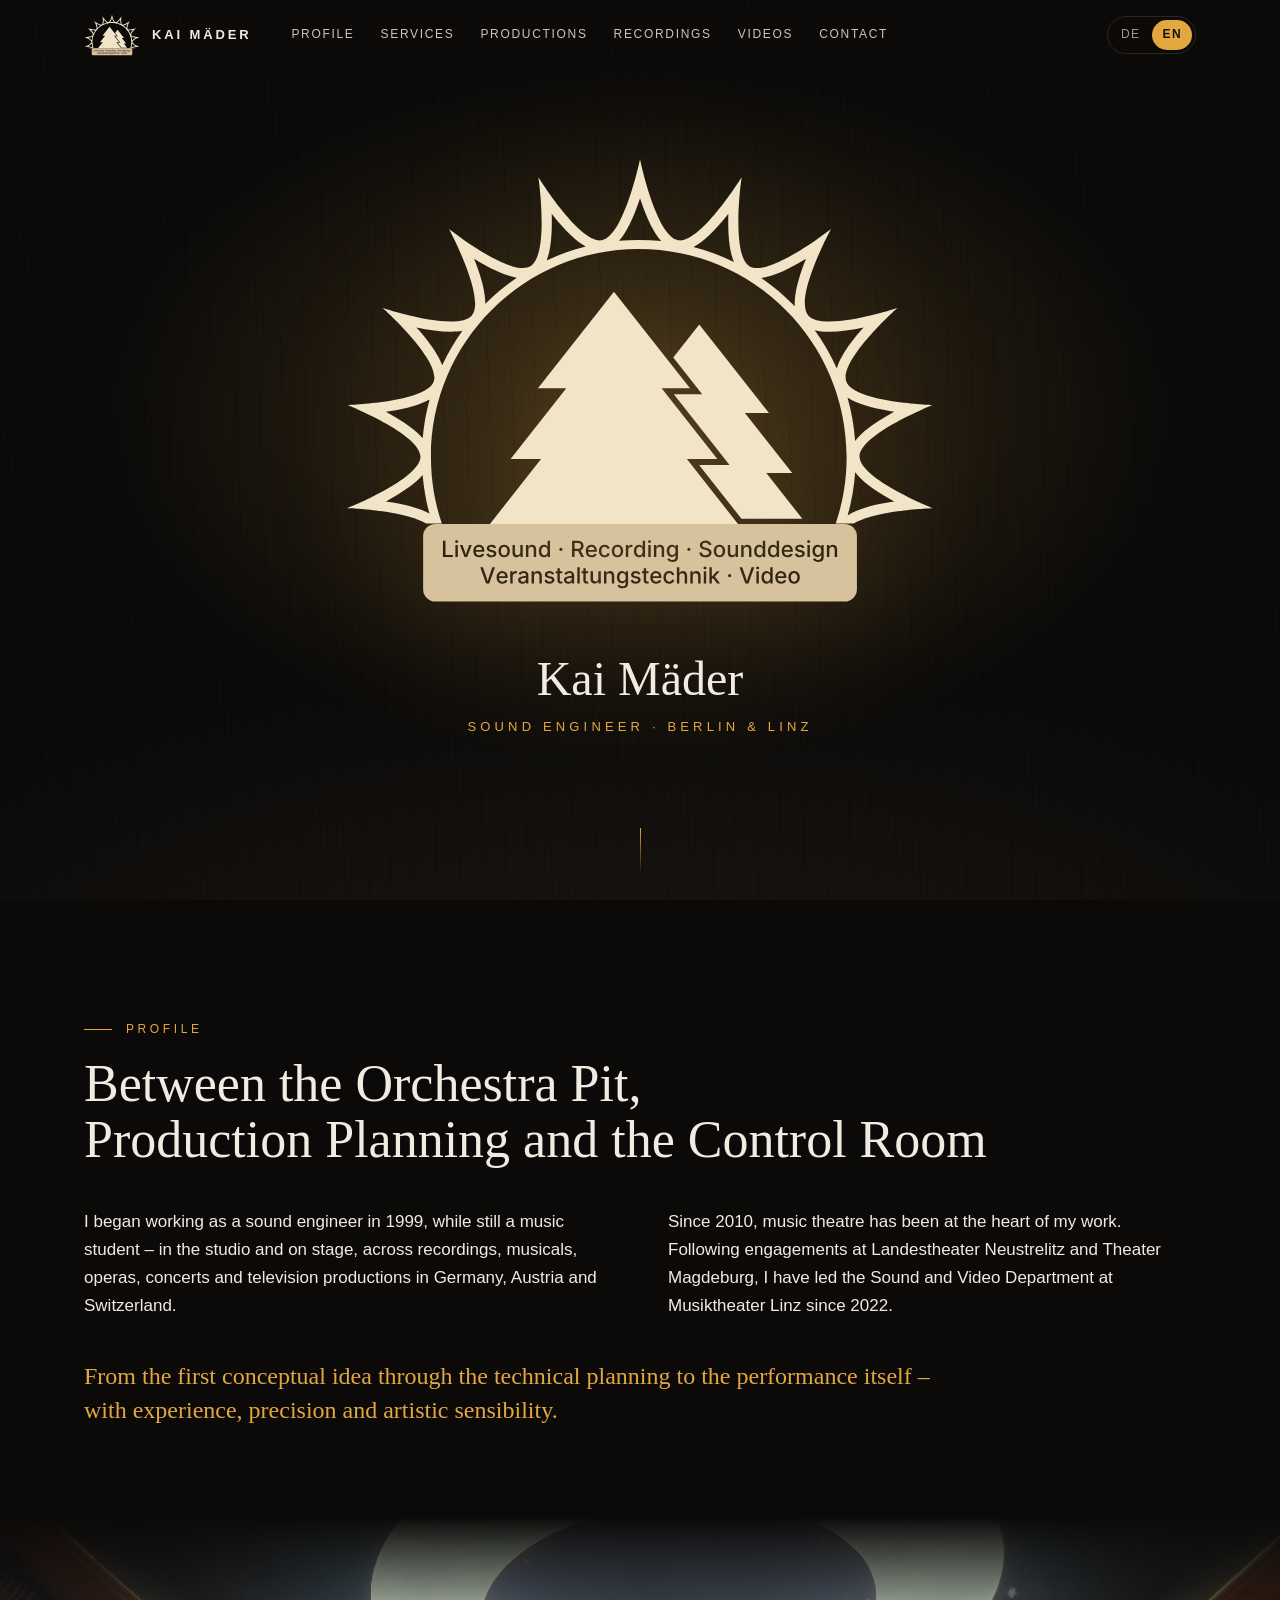
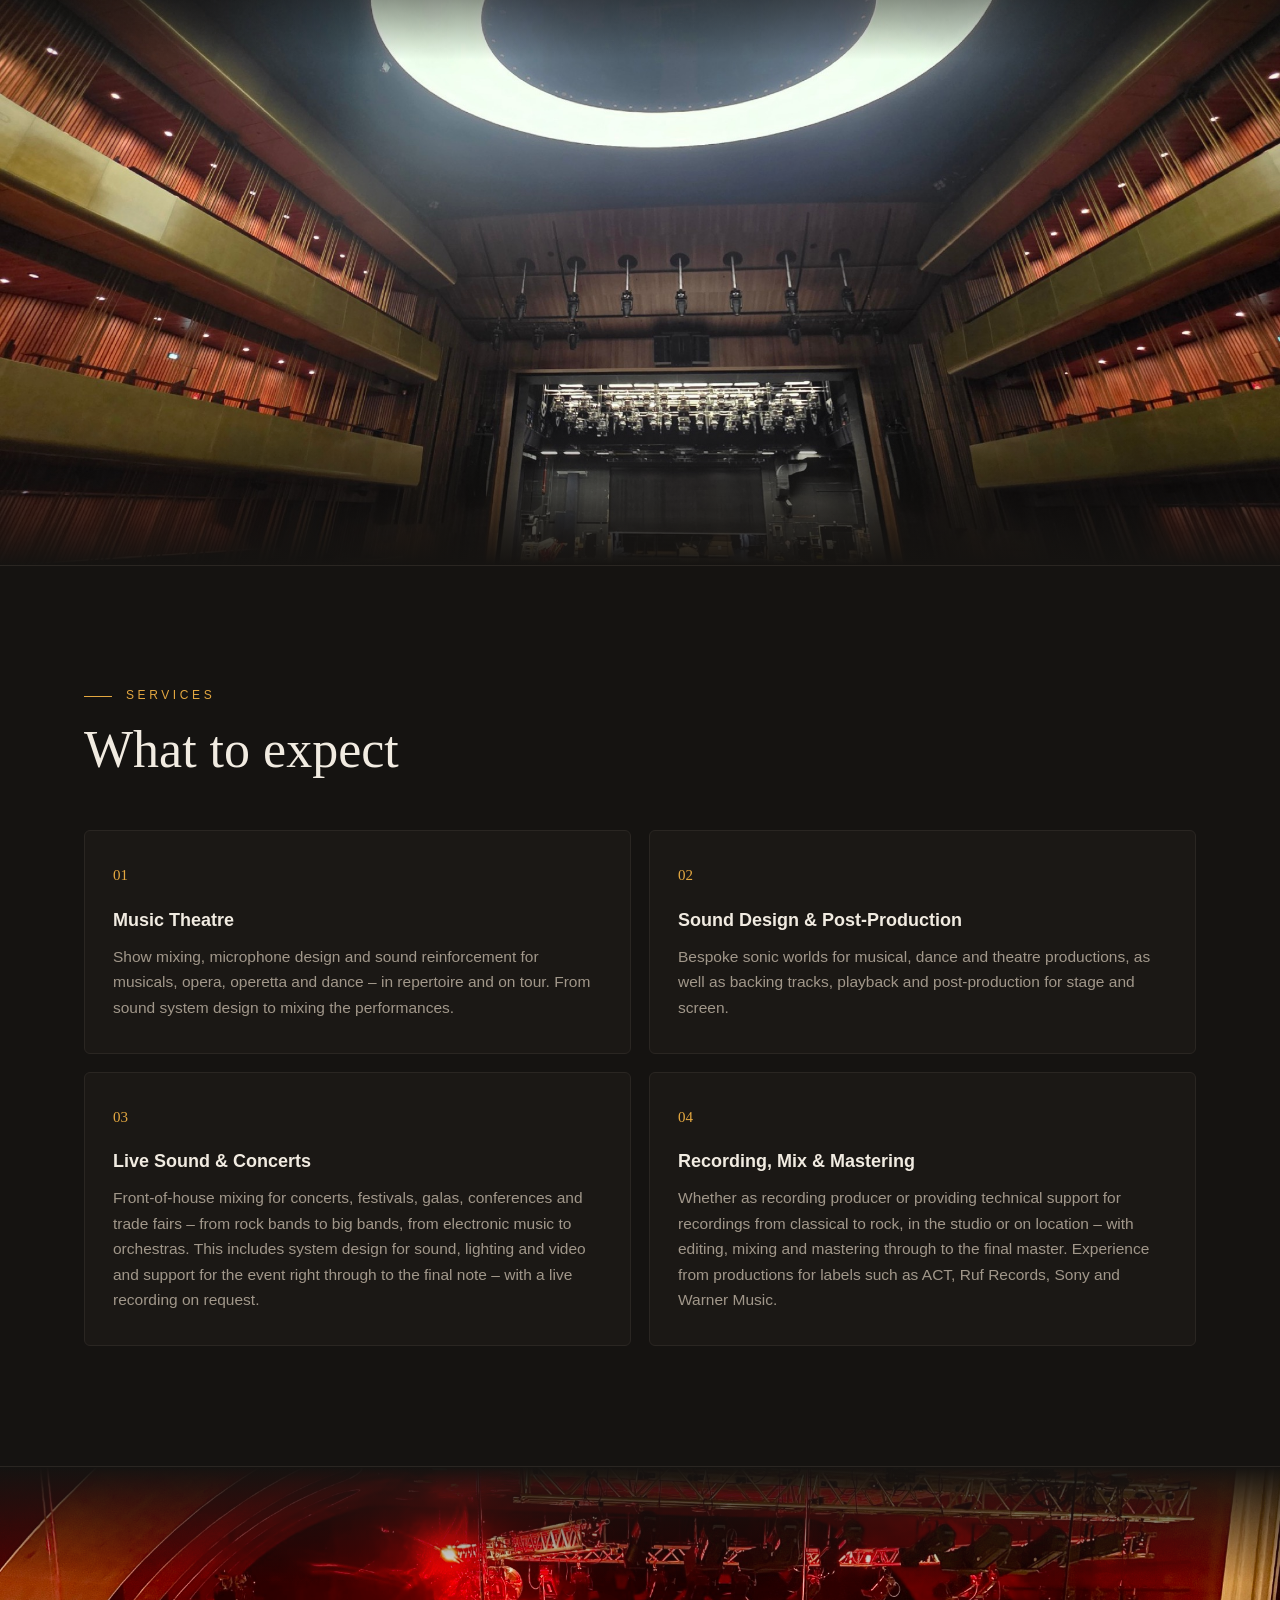
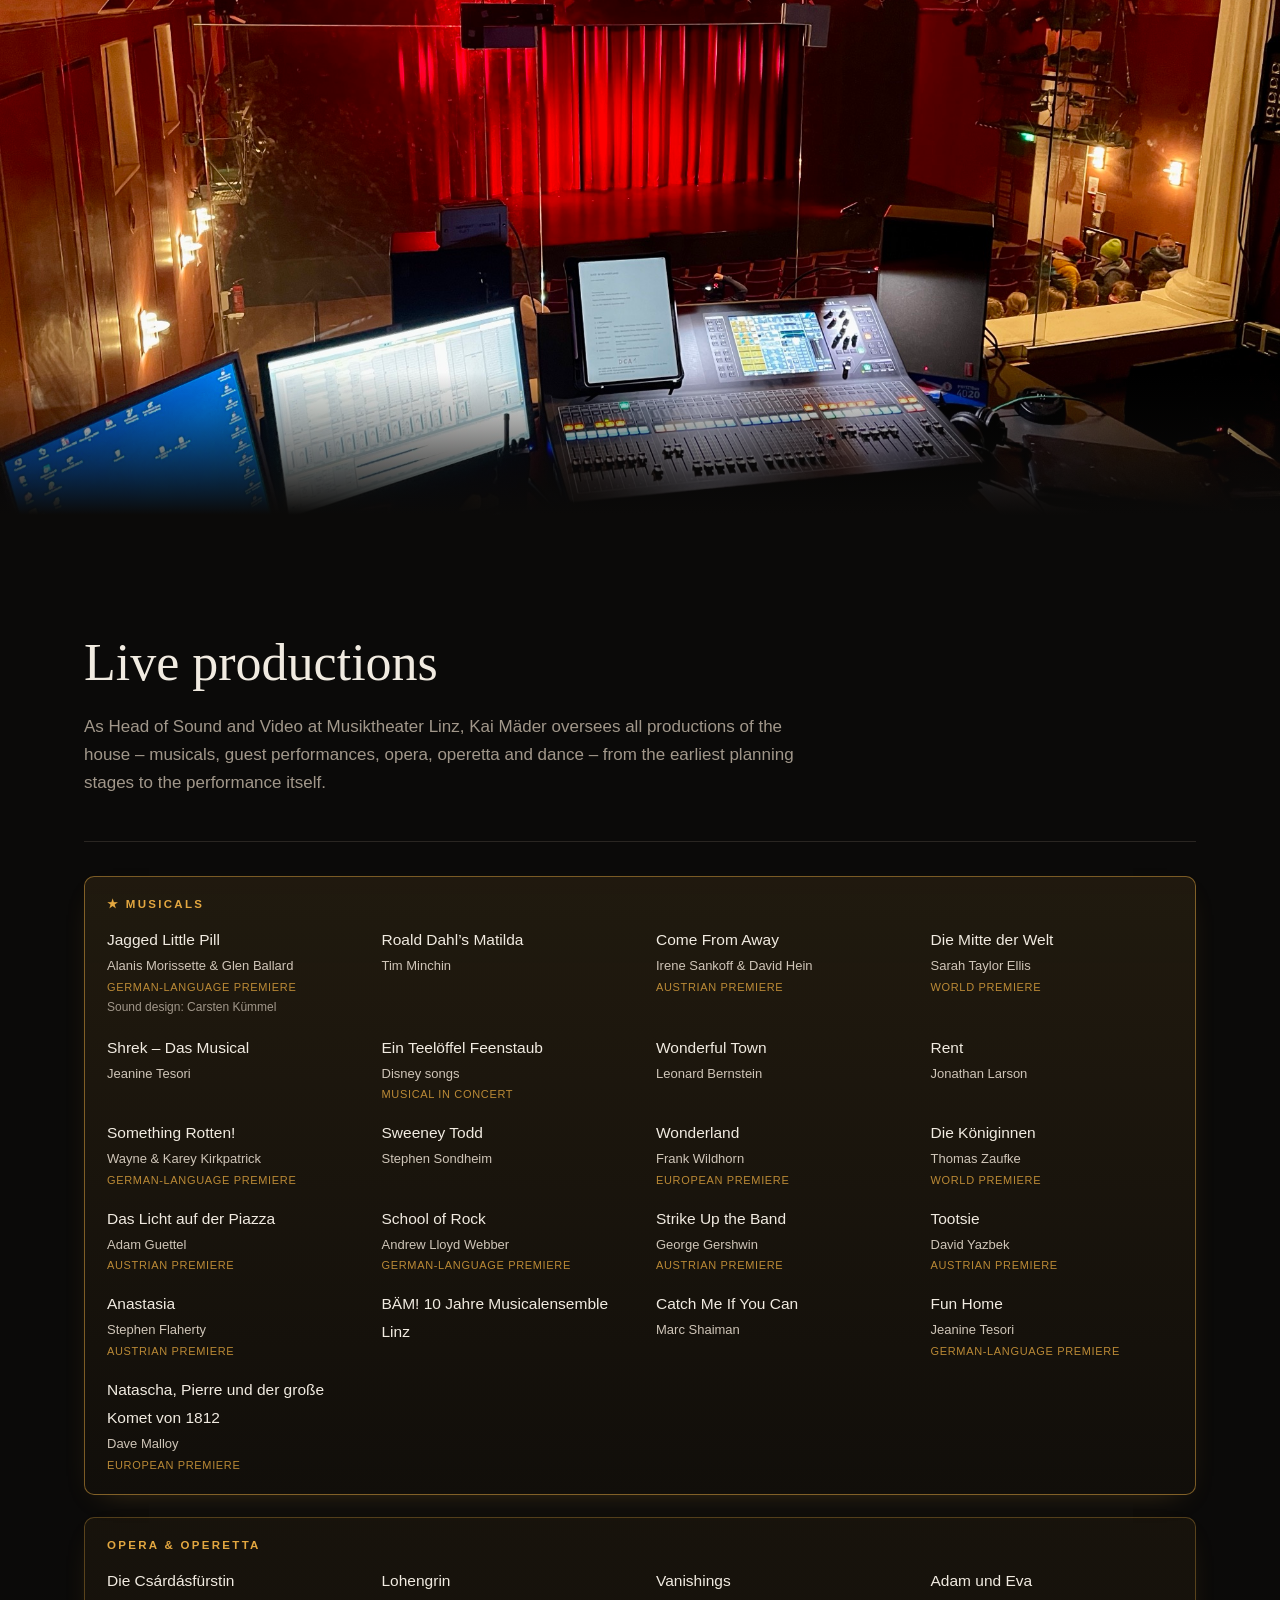
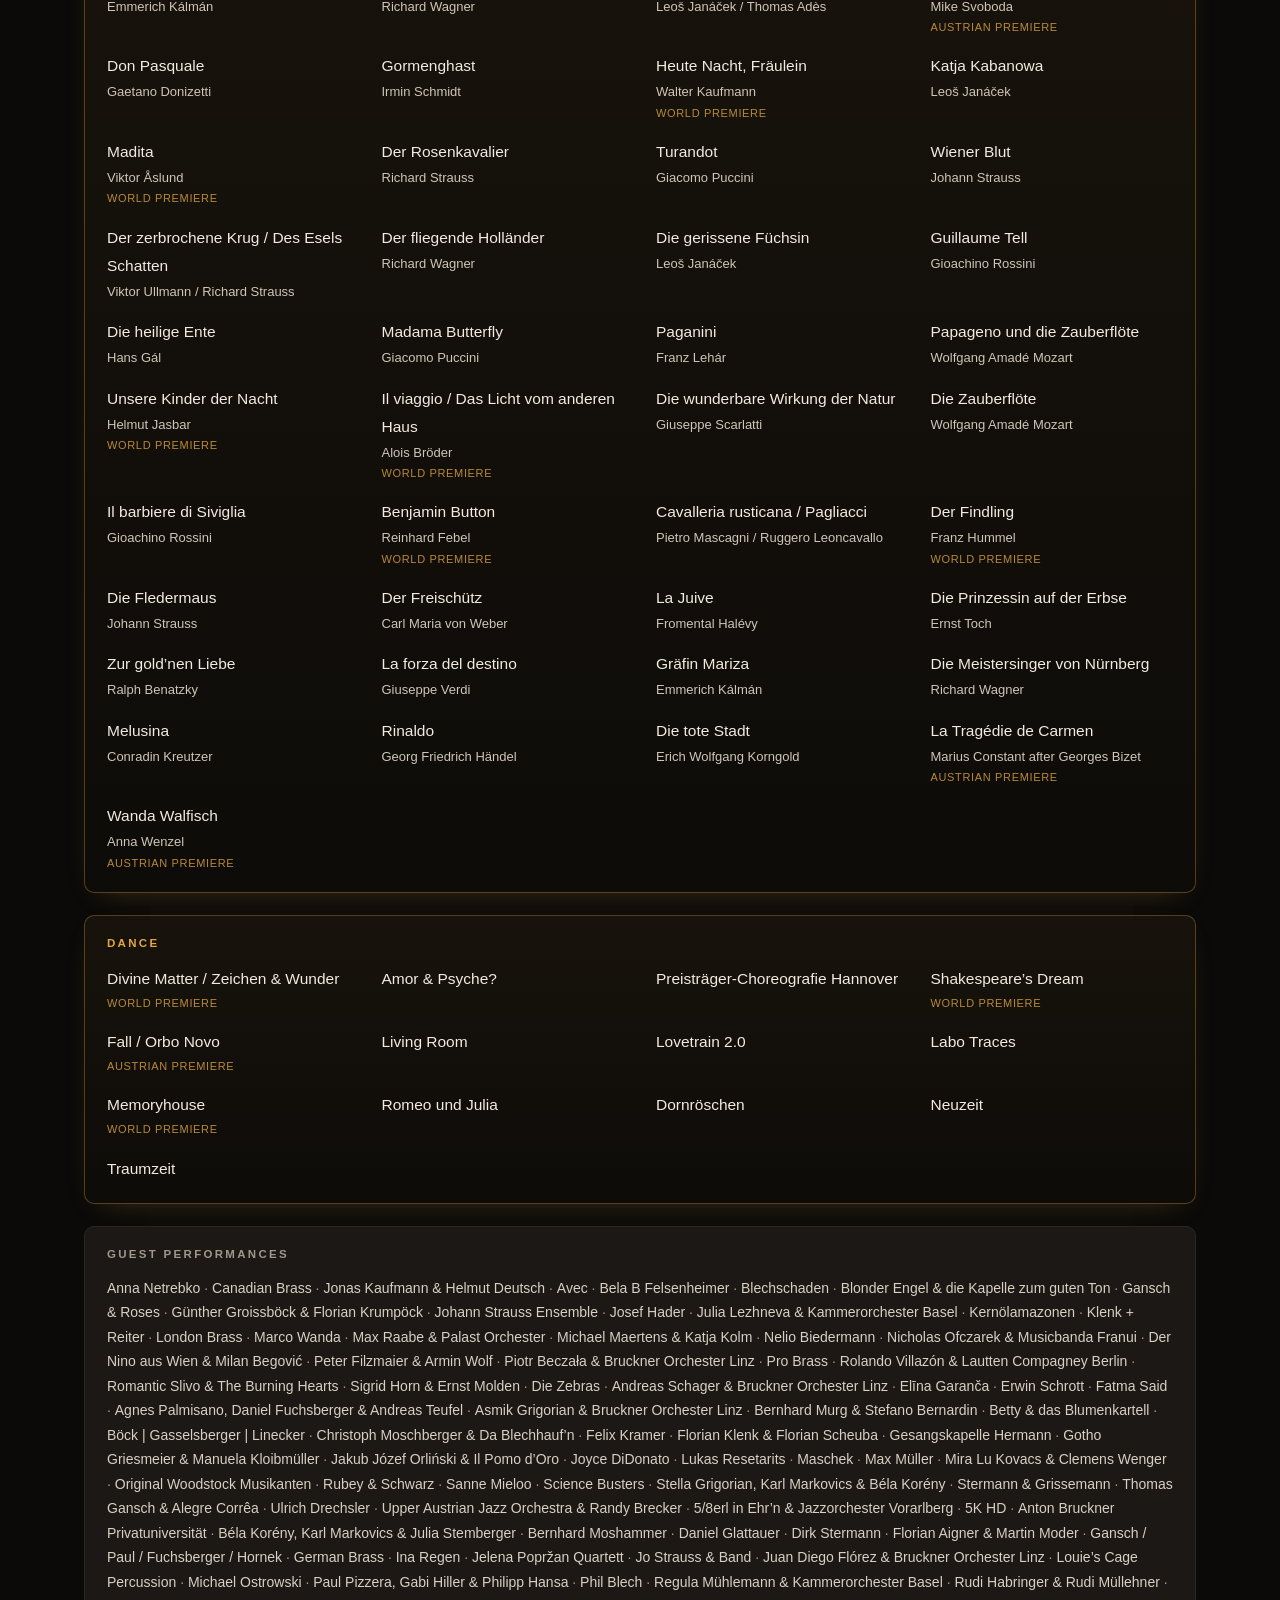
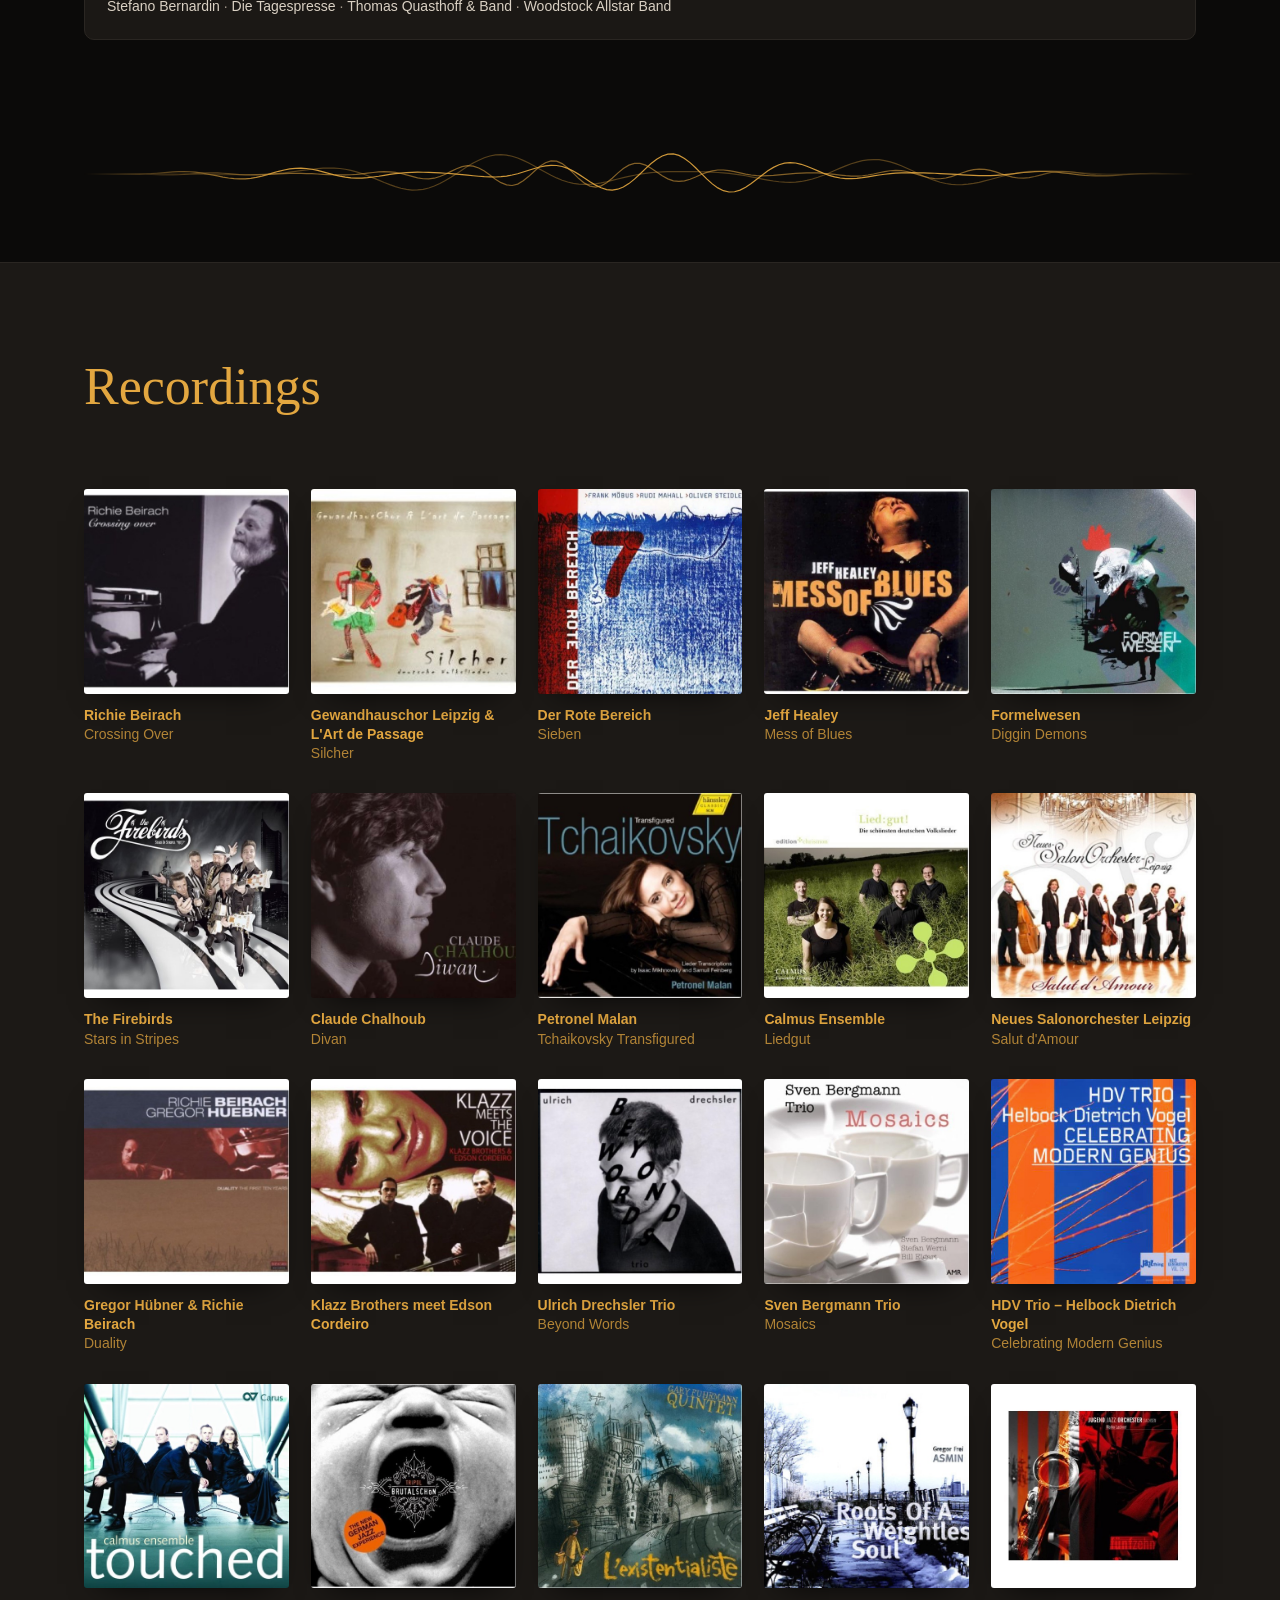
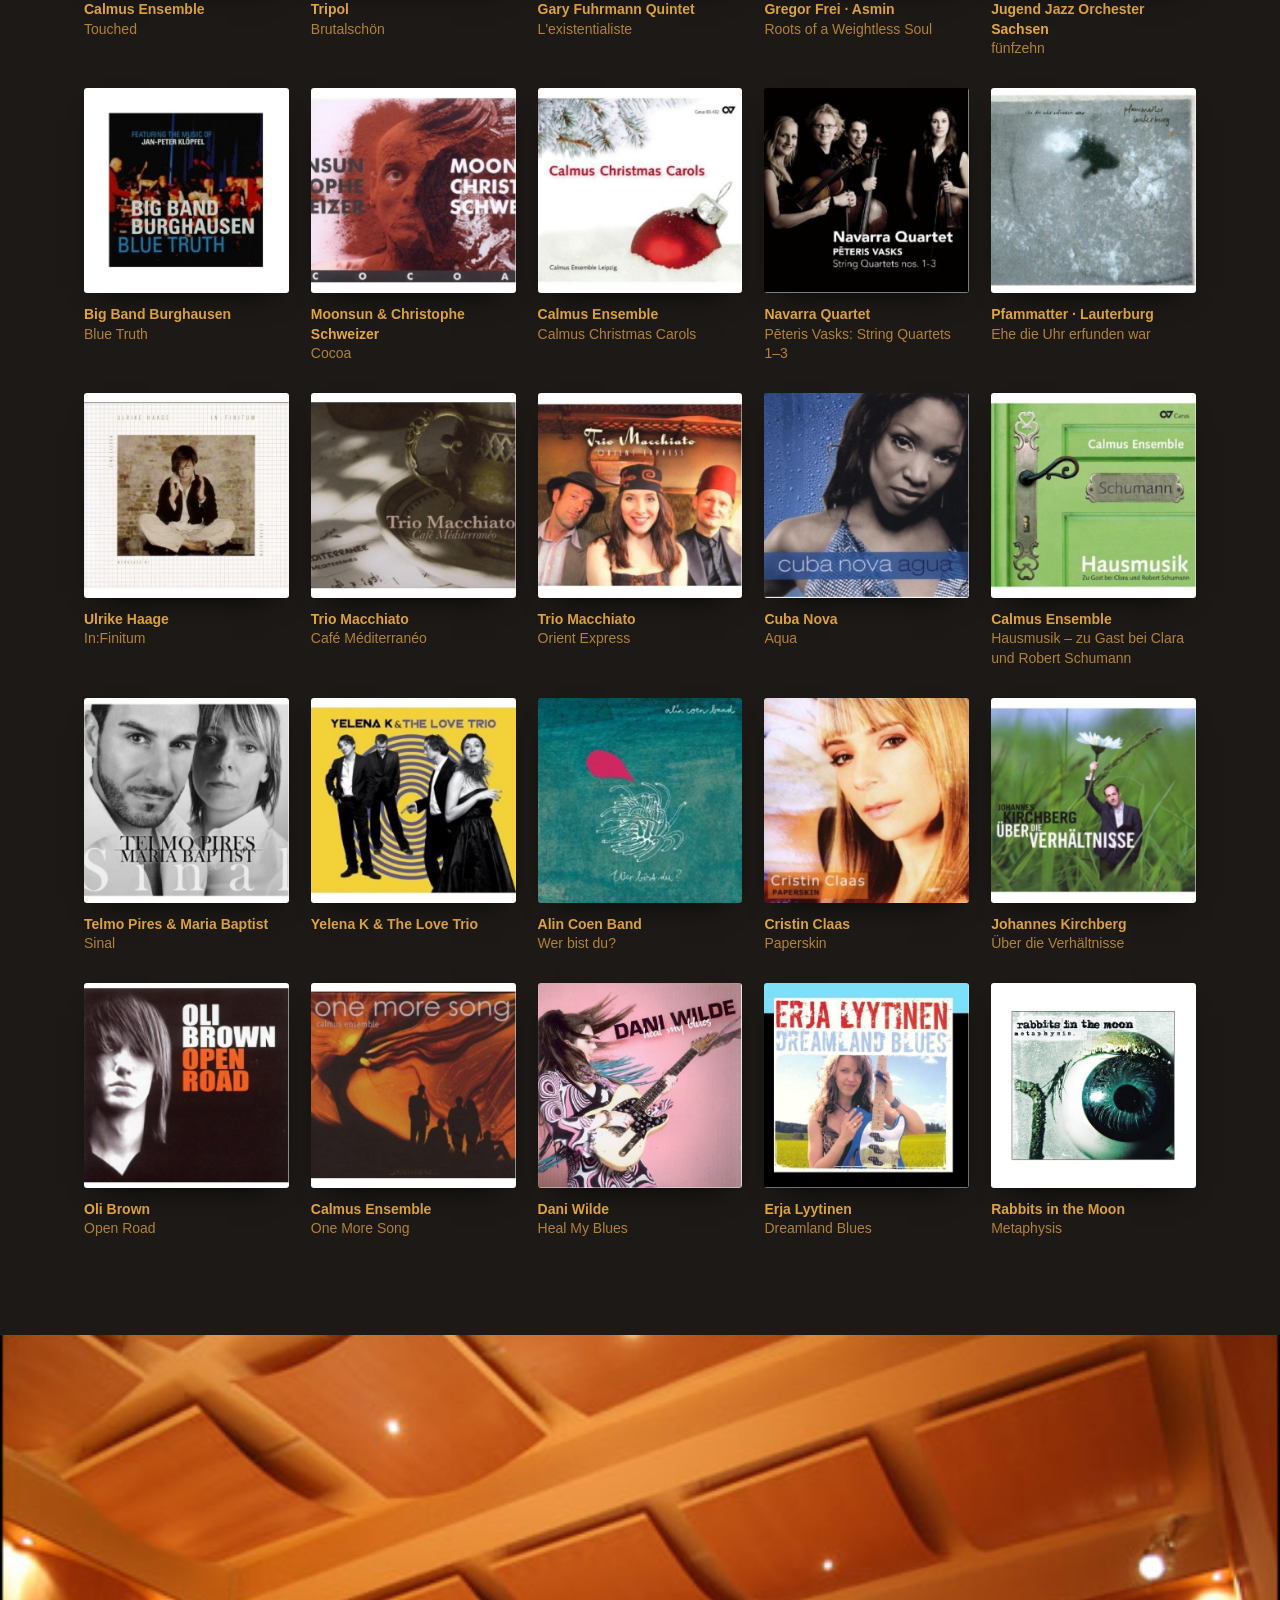
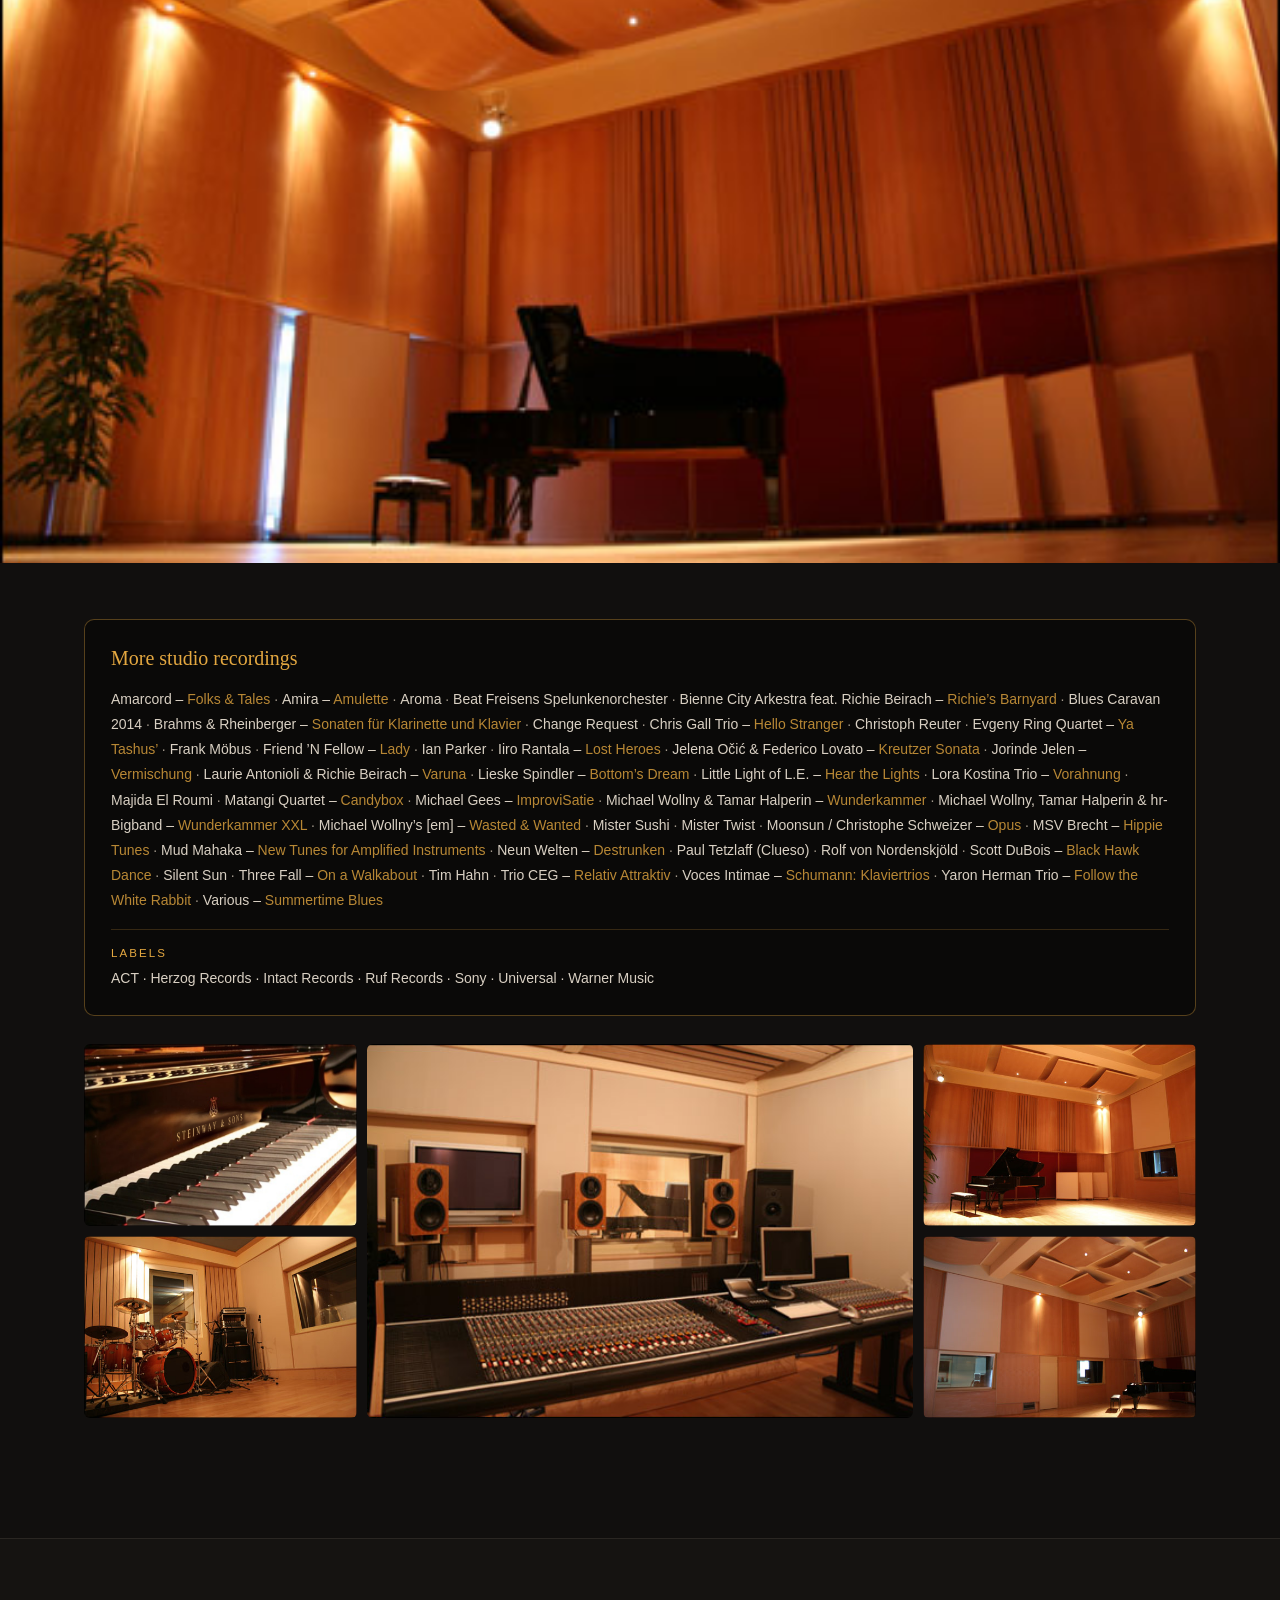
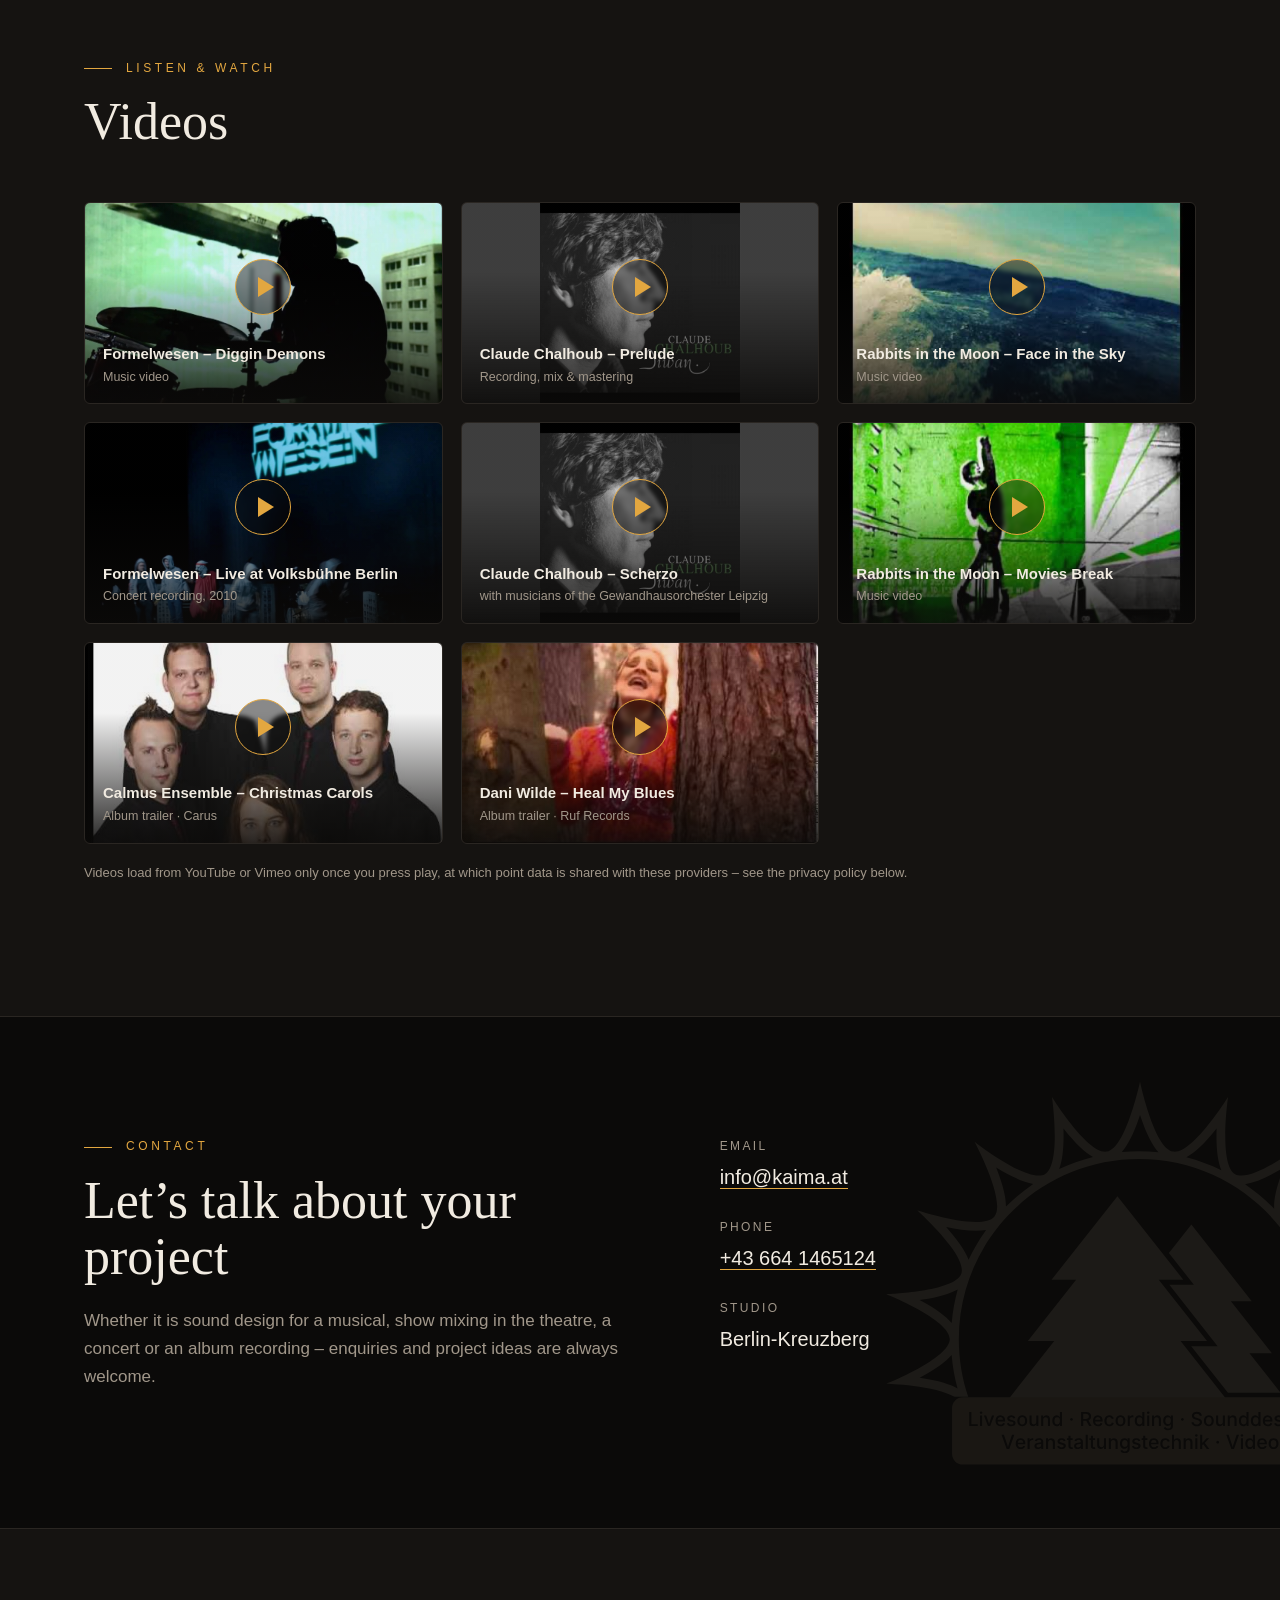
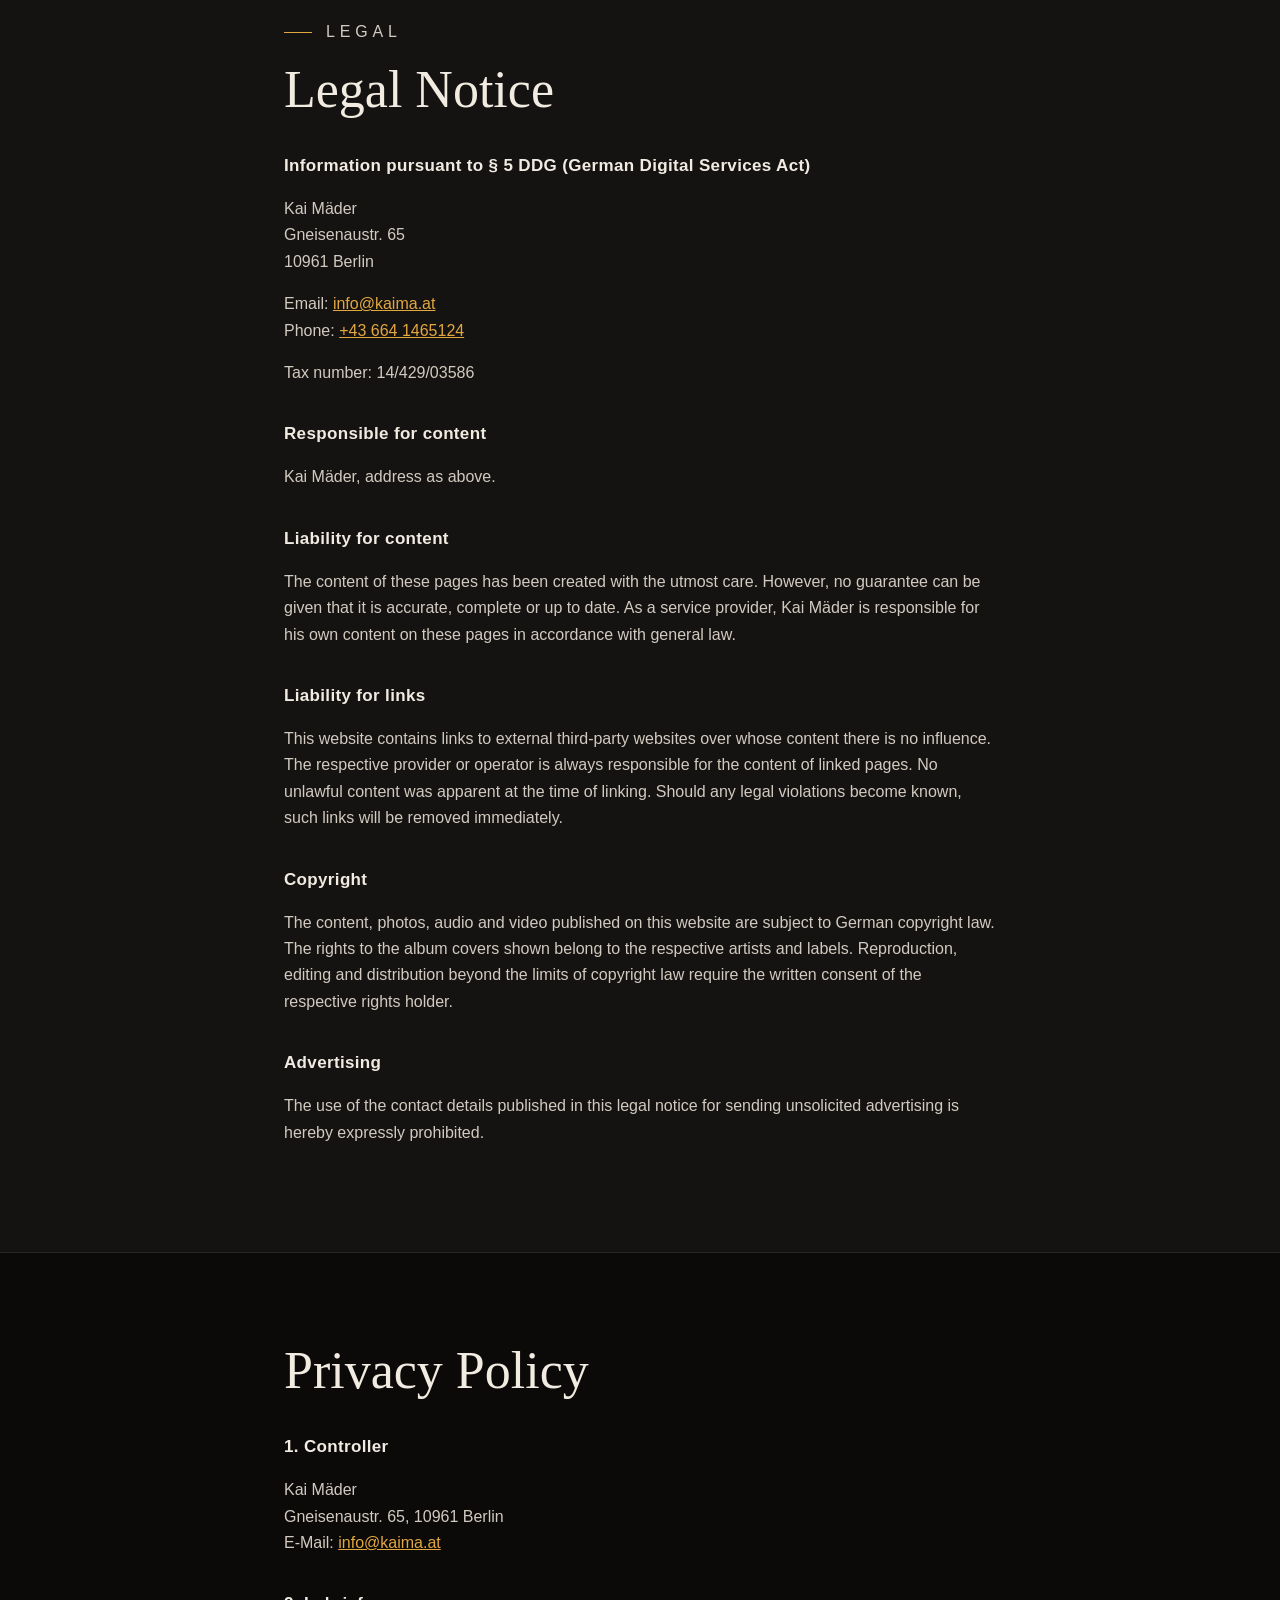
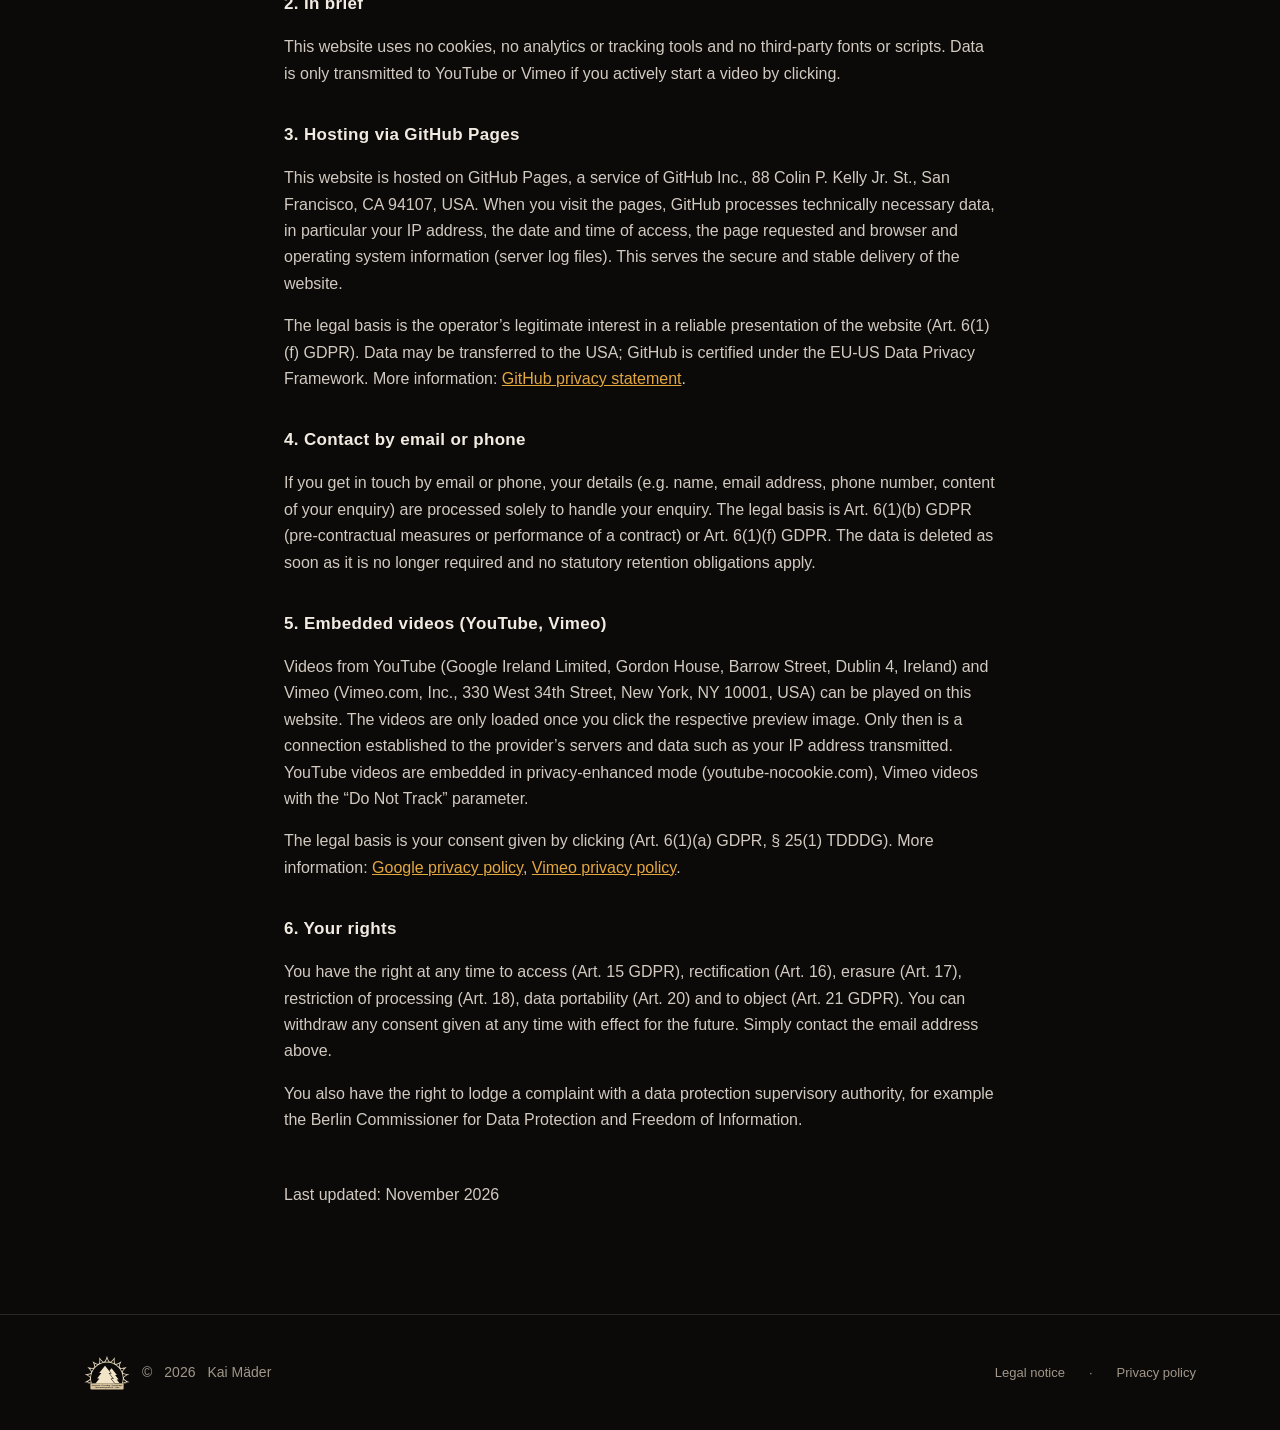
==== index.html @ 891c780d "Live Sound: FOH-Mischung, Systemplanung für Ton, Licht und Video Co-Authored-By: Claude Opus 5.5 <no" ====
<!doctype html>
<html lang="de">
<head>
  <meta charset="utf-8">
  <meta name="viewport" content="width=device-width, initial-scale=1">
  <title>Kai Mäder – Sounddesign · Recording · Live Sound</title>
  <meta name="description" content="Kai Mäder, Tonmeister in Berlin und Linz: Musiktheater, Oper, Live-Sound, Recording, Mix & Mastering, Broadcast und Sounddesign.">
  <link rel="canonical" href="https://kaima.at/">
  <meta property="og:title" content="Kai Mäder – Sounddesign · Recording · Live Sound">
  <meta property="og:description" content="Musiktheater, Live-Sound, Recording, Broadcast und Sounddesign.">
  <meta property="og:image" content="https://kaima.at/img/og-kaima.png">
  <meta property="og:type" content="website">
  <link rel="icon" href="img/logo-schwarz.svg" type="image/svg+xml">
  <link rel="stylesheet" href="style.css?v=20261125a">
</head>
<body>

<header class="site-header">
  <div class="wrap">
    <a class="brand" href="#top" aria-label="Nach oben"><img src="img/logo-hell.svg" alt=""><span><b>Kai Mäder</b></span></a>
    <nav class="nav" aria-label="Hauptmenü">
      <a href="#ueber" data-en="Profile">Profil</a>
      <a href="#leistungen" data-en="Services">Leistungen</a>
      <a href="#linz" data-en="Productions">Produktionen</a>
      <a href="#referenzen" data-en="Recordings">Aufnahmen</a>
      <a href="#videos">Videos</a>
      <a href="#kontakt" data-en="Contact">Kontakt</a>
    </nav>
    <div class="header-right">
      <button class="lang-toggle" type="button" aria-label="Sprache / Language"><span data-l="de">DE</span><span data-l="en">EN</span></button>
    </div>
  </div>
</header>

<main>
  <section class="hero">
    <div class="hero-logo"><img src="img/logo-hell.svg" alt="Kai Mäder – Livesound · Recording · Sounddesign · Veranstaltungstechnik · Video" width="484" height="369"></div>
    <div class="hero-text">
      <h1>Kai Mäder</h1>
      <p class="role" data-en="Sound Engineer · Berlin &amp;amp; Linz">Tonmeister · Berlin &amp; Linz</p>
    </div>
    <span class="scroll-cue" aria-hidden="true"></span>
  </section>

  <section id="ueber">
    <div class="wrap about">
      <div class="about-head reveal">
        <p class="eyebrow" data-en="Profile">Profil</p>
        <h2 data-en="Between the Orchestra Pit,&lt;br&gt; Production Planning and the Control Room">Zwischen Orchestergraben,<br> Produktionsplanungen und Regieraum</h2>
      </div>
      <div class="about-text reveal">
        <p data-en="I began working as a sound engineer in 1999, while still a music student – in the studio and on stage, across recordings, musicals, operas, concerts and television productions in Germany, Austria and Switzerland.">Schon während meines Musikstudiums arbeitete ich ab 1999 als Tonmeister – im Studio und auf der Bühne, bei Aufnahmen, Musicals, Opern, Konzerten und TV-Produktionen in Deutschland, Österreich und der Schweiz.</p>
        <p data-en="Since 2010, music theatre has been at the heart of my work. Following engagements at Landestheater Neustrelitz and Theater Magdeburg, I have led the Sound and Video Department at Musiktheater Linz since 2022.">Seit 2010 liegt mein Schwerpunkt im Musiktheater: Nach Stationen am Landestheater Neustrelitz und am Theater Magdeburg leite ich seit 2022 die Abteilung Ton und Video am Musiktheater Linz.</p>
        <p class="about-claim" data-en="From the first conceptual idea through the technical planning to the performance itself&amp;nbsp;– &lt;br&gt;with experience, precision and artistic sensibility.">Von der ersten Konzeptionsidee über die technische Planung bis hin zur Vorstellung&nbsp;– <br>mit Erfahrung, Sorgfalt und künstlerischem Feingefühl.</p>
      </div>
    </div>
  </section>
  <div class="photo-band photo-saal" role="img" aria-label="Theatersaal mit leuchtendem Deckenring und Blick auf die Bühne"></div>

  <section id="leistungen" class="band">
    <div class="wrap">
      <div class="reveal">
        <p class="eyebrow" data-en="Services">Leistungen</p>
        <h2 data-en="What to expect">Was Sie erwarten dürfen</h2>
      </div>
      <div class="services">
        <div class="service reveal"><span class="num">01</span><h3 data-en="Music Theatre">Musiktheater</h3><p data-en="Show mixing, microphone design and sound reinforcement for musicals, opera, operetta and dance – in repertoire and on tour. From sound system design to mixing the performances.">Tonregie, Mikrofonierung und Beschallung für Musical, Oper, Operette und Tanz – im Repertoire wie auf Tour. Von der Beschallungsplanung bis zur Mischung von Vorstellungen.</p></div>
        <div class="service reveal"><span class="num">02</span><h3 data-en="Sound Design &amp;amp; Post-Production">Sounddesign &amp; Postproduktion</h3><p data-en="Bespoke sonic worlds for musical, dance and theatre productions, as well as backing tracks, playback and post-production for stage and screen.">Eigene Klangwelten für Musical-, Tanz- und Theaterproduktionen sowie Playbacks, Zuspielungen und Nachbearbeitung für Bühne und Video.</p></div>
        <div class="service reveal"><span class="num">03</span><h3 data-en="Live Sound &amp;amp; Concerts">Live Sound &amp; Konzert</h3><p data-en="Front-of-house mixing for concerts, festivals, galas, conferences and trade fairs – from rock bands to big bands, from electronic music to orchestras. This includes system design for sound, lighting and video and support for the event right through to the final note – with a live recording on request.">FOH-Mischung für Konzerte, Festivals, Galas, Konferenzen und Messen – von der Rockband bis zur Big Band, von Elektro bis zum Orchester. Dazu gehören die Systemplanung für Ton, Licht und Video sowie die Betreuung der Veranstaltung bis zum letzten Ton – auf Wunsch mit Live-Aufnahme.</p></div>
        <div class="service reveal"><span class="num">04</span><h3>Recording, Mix &amp; Mastering</h3><p data-en="Whether as recording producer or providing technical support for recordings from classical to rock, in the studio or on location – with editing, mixing and mastering through to the final master. Experience from productions for labels such as ACT, Ruf Records, Sony and Warner Music.">Ob Aufnahmeleitung oder technische Betreuung bei Aufnahmen von Klassik bis Rock, im Studio oder vor Ort – mit Editing, Mischung und Mastering bis zum fertigen Master. Erfahrung aus Produktionen für Labels wie ACT, Ruf Records, Sony und Warner Music.</p></div>
      </div>
    </div>
  </section>

  <div class="photo-band" role="img" aria-label="Tonpult im Theater mit Blick auf die Bühne"></div>

  <section id="linz">
    <div class="wrap">
      <div class="reveal">
        <h2 data-en="Live productions">Live-Produktionen</h2>
        <p class="muted" style="margin:0;max-width:720px" data-en="As Head of Sound and Video at Musiktheater Linz, Kai Mäder oversees all productions of the house – musicals, guest performances, opera, operetta and dance – from the earliest planning stages to the performance itself.">Als Leiter der Abteilung Ton und Video am Musiktheater Linz betreut Kai Mäder sämtliche Produktionen des Hauses wie Musical, Gastspiele, Oper, Operette und Tanz – von der Planung bis zur Vorstellung.</p>
      </div>
      <div class="season sparten reveal">
        <div class="season-cols">
          <div class="highlight musical"><h4 data-en="Musicals">Musical</h4><ul><li><b>Jagged Little Pill</b><i>Alanis Morissette &amp; Glen Ballard</i><span data-en="German-language premiere">Deutschsprachige Erstaufführung</span><small data-en="Sound design: Carsten Kümmel">Sounddesign: Carsten Kümmel</small></li><li><b>Roald Dahl’s Matilda</b><i>Tim Minchin</i></li><li><b>Come From Away</b><i>Irene Sankoff &amp; David Hein</i><span data-en="Austrian premiere">Österreichische Erstaufführung</span></li><li><b>Die Mitte der Welt</b><i>Sarah Taylor Ellis</i><span data-en="World premiere">Uraufführung</span></li><li><b>Shrek – Das Musical</b><i>Jeanine Tesori</i></li><li><b>Ein Teelöffel Feenstaub</b><i data-en="Disney songs">Disney-Songs</i><span>Musical in Concert</span></li><li><b>Wonderful Town</b><i>Leonard Bernstein</i></li><li><b>Rent</b><i>Jonathan Larson</i></li><li><b>Something Rotten!</b><i>Wayne &amp; Karey Kirkpatrick</i><span data-en="German-language premiere">Deutschsprachige Erstaufführung</span></li><li><b>Sweeney Todd</b><i>Stephen Sondheim</i></li><li><b>Wonderland</b><i>Frank Wildhorn</i><span data-en="European premiere">Europäische Erstaufführung</span></li><li><b>Die Königinnen</b><i>Thomas Zaufke</i><span data-en="World premiere">Uraufführung</span></li><li><b>Das Licht auf der Piazza</b><i>Adam Guettel</i><span data-en="Austrian premiere">Österreichische Erstaufführung</span></li><li><b>School of Rock</b><i>Andrew Lloyd Webber</i><span data-en="German-language premiere">Deutschsprachige Erstaufführung</span></li><li><b>Strike Up the Band</b><i>George Gershwin</i><span data-en="Austrian premiere">Österreichische Erstaufführung</span></li><li><b>Tootsie</b><i>David Yazbek</i><span data-en="Austrian premiere">Österreichische Erstaufführung</span></li><li><b>Anastasia</b><i>Stephen Flaherty</i><span data-en="Austrian premiere">Österreichische Erstaufführung</span></li><li><b>BÄM! 10 Jahre Musicalensemble Linz</b></li><li><b>Catch Me If You Can</b><i>Marc Shaiman</i></li><li><b>Fun Home</b><i>Jeanine Tesori</i><span data-en="German-language premiere">Deutschsprachige Erstaufführung</span></li><li><b>Natascha, Pierre und der große Komet von 1812</b><i>Dave Malloy</i><span data-en="European premiere">Europäische Erstaufführung</span></li></ul></div>
          <div class="highlight oper"><h4 data-en="Opera &amp;amp; Operetta">Oper &amp; Operette</h4><ul><li><b>Die Csárdásfürstin</b><i>Emmerich Kálmán</i></li><li><b>Lohengrin</b><i>Richard Wagner</i></li><li><b>Vanishings</b><i>Leoš Janáček / Thomas Adès</i></li><li><b>Adam und Eva</b><i>Mike Svoboda</i><span data-en="Austrian premiere">Österreichische Erstaufführung</span></li><li><b>Don Pasquale</b><i>Gaetano Donizetti</i></li><li><b>Gormenghast</b><i>Irmin Schmidt</i></li><li><b>Heute Nacht, Fräulein</b><i>Walter Kaufmann</i><span data-en="World premiere">Uraufführung</span></li><li><b>Katja Kabanowa</b><i>Leoš Janáček</i></li><li><b>Madita</b><i>Viktor Åslund</i><span data-en="World premiere">Uraufführung</span></li><li><b>Der Rosenkavalier</b><i>Richard Strauss</i></li><li><b>Turandot</b><i>Giacomo Puccini</i></li><li><b>Wiener Blut</b><i>Johann Strauss</i></li><li><b>Der zerbrochene Krug / Des Esels Schatten</b><i>Viktor Ullmann / Richard Strauss</i></li><li><b>Der fliegende Holländer</b><i>Richard Wagner</i></li><li><b>Die gerissene Füchsin</b><i>Leoš Janáček</i></li><li><b>Guillaume Tell</b><i>Gioachino Rossini</i></li><li><b>Die heilige Ente</b><i>Hans Gál</i></li><li><b>Madama Butterfly</b><i>Giacomo Puccini</i></li><li><b>Paganini</b><i>Franz Lehár</i></li><li><b>Papageno und die Zauberflöte</b><i>Wolfgang Amadé Mozart</i></li><li><b>Unsere Kinder der Nacht</b><i>Helmut Jasbar</i><span data-en="World premiere">Uraufführung</span></li><li><b>Il viaggio / Das Licht vom anderen Haus</b><i>Alois Bröder</i><span data-en="World premiere">Uraufführung</span></li><li><b>Die wunderbare Wirkung der Natur</b><i>Giuseppe Scarlatti</i></li><li><b>Die Zauberflöte</b><i>Wolfgang Amadé Mozart</i></li><li><b>Il barbiere di Siviglia</b><i>Gioachino Rossini</i></li><li><b>Benjamin Button</b><i>Reinhard Febel</i><span data-en="World premiere">Uraufführung</span></li><li><b>Cavalleria rusticana / Pagliacci</b><i>Pietro Mascagni / Ruggero Leoncavallo</i></li><li><b>Der Findling</b><i>Franz Hummel</i><span data-en="World premiere">Uraufführung</span></li><li><b>Die Fledermaus</b><i>Johann Strauss</i></li><li><b>Der Freischütz</b><i>Carl Maria von Weber</i></li><li><b>La Juive</b><i>Fromental Halévy</i></li><li><b>Die Prinzessin auf der Erbse</b><i>Ernst Toch</i></li><li><b>Zur gold’nen Liebe</b><i>Ralph Benatzky</i></li><li><b>La forza del destino</b><i>Giuseppe Verdi</i></li><li><b>Gräfin Mariza</b><i>Emmerich Kálmán</i></li><li><b>Die Meistersinger von Nürnberg</b><i>Richard Wagner</i></li><li><b>Melusina</b><i>Conradin Kreutzer</i></li><li><b>Rinaldo</b><i>Georg Friedrich Händel</i></li><li><b>Die tote Stadt</b><i>Erich Wolfgang Korngold</i></li><li><b>La Tragédie de Carmen</b><i data-en="Marius Constant after Georges Bizet">Marius Constant nach Georges Bizet</i><span data-en="Austrian premiere">Österreichische Erstaufführung</span></li><li><b>Wanda Walfisch</b><i>Anna Wenzel</i><span data-en="Austrian premiere">Österreichische Erstaufführung</span></li></ul></div>
          <div class="highlight tanz"><h4 data-en="Dance">Tanz</h4><ul><li><b>Divine Matter / Zeichen & Wunder</b><span data-en="World premiere">Uraufführung</span></li><li><b>Amor & Psyche?</b></li><li><b>Preisträger-Choreografie Hannover</b></li><li><b>Shakespeare’s Dream</b><span data-en="World premiere">Uraufführung</span></li><li><b>Fall / Orbo Novo</b><span data-en="Austrian premiere">Österreichische Erstaufführung</span></li><li><b>Living Room</b></li><li><b>Lovetrain 2.0</b></li><li><b>Labo Traces</b></li><li><b>Memoryhouse</b><span data-en="World premiere">Uraufführung</span></li><li><b>Romeo und Julia</b></li><li><b>Dornröschen</b></li><li><b>Neuzeit</b></li><li><b>Traumzeit</b></li></ul></div>
          <div class="gast box"><h4 data-en="Guest Performances">Gastspiele</h4><ul class="inline"><li>Anna Netrebko</li><li>Canadian Brass</li><li>Jonas Kaufmann & Helmut Deutsch</li><li>Avec</li><li>Bela B Felsenheimer</li><li>Blechschaden</li><li>Blonder Engel & die Kapelle zum guten Ton</li><li>Gansch & Roses</li><li>Günther Groissböck & Florian Krumpöck</li><li>Johann Strauss Ensemble</li><li>Josef Hader</li><li>Julia Lezhneva & Kammerorchester Basel</li><li>Kernölamazonen</li><li>Klenk + Reiter</li><li>London Brass</li><li>Marco Wanda</li><li>Max Raabe & Palast Orchester</li><li>Michael Maertens &amp; Katja Kolm</li><li>Nelio Biedermann</li><li>Nicholas Ofczarek & Musicbanda Franui</li><li>Der Nino aus Wien & Milan Begović</li><li>Peter Filzmaier & Armin Wolf</li><li>Piotr Beczała & Bruckner Orchester Linz</li><li>Pro Brass</li><li>Rolando Villazón & Lautten Compagney Berlin</li><li>Romantic Slivo & The Burning Hearts</li><li>Sigrid Horn & Ernst Molden</li><li>Die Zebras</li><li>Andreas Schager & Bruckner Orchester Linz</li><li>Elīna Garanča</li><li>Erwin Schrott</li><li>Fatma Said</li><li>Agnes Palmisano, Daniel Fuchsberger & Andreas Teufel</li><li>Asmik Grigorian & Bruckner Orchester Linz</li><li>Bernhard Murg & Stefano Bernardin</li><li>Betty & das Blumenkartell</li><li>Böck | Gasselsberger | Linecker</li><li>Christoph Moschberger & Da Blechhauf’n</li><li>Felix Kramer</li><li>Florian Klenk & Florian Scheuba</li><li>Gesangskapelle Hermann</li><li>Gotho Griesmeier & Manuela Kloibmüller</li><li>Jakub Józef Orliński & Il Pomo d’Oro</li><li>Joyce DiDonato</li><li>Lukas Resetarits</li><li>Maschek</li><li>Max Müller</li><li>Mira Lu Kovacs & Clemens Wenger</li><li>Original Woodstock Musikanten</li><li>Rubey & Schwarz</li><li>Sanne Mieloo</li><li>Science Busters</li><li>Stella Grigorian, Karl Markovics & Béla Korény</li><li>Stermann & Grissemann</li><li>Thomas Gansch & Alegre Corrêa</li><li>Ulrich Drechsler</li><li>Upper Austrian Jazz Orchestra &amp; Randy Brecker</li><li>5/8erl in Ehr’n & Jazzorchester Vorarlberg</li><li>5K HD</li><li>Anton Bruckner Privatuniversität</li><li>Béla Korény, Karl Markovics & Julia Stemberger</li><li>Bernhard Moshammer</li><li>Daniel Glattauer</li><li>Dirk Stermann</li><li>Florian Aigner &amp; Martin Moder</li><li>Gansch / Paul / Fuchsberger / Hornek</li><li>German Brass</li><li>Ina Regen</li><li>Jelena Popržan Quartett</li><li>Jo Strauss & Band</li><li>Juan Diego Flórez & Bruckner Orchester Linz</li><li>Louie’s Cage Percussion</li><li>Michael Ostrowski</li><li>Paul Pizzera, Gabi Hiller & Philipp Hansa</li><li>Phil Blech</li><li>Regula Mühlemann & Kammerorchester Basel</li><li>Rudi Habringer & Rudi Müllehner</li><li>Stefano Bernardin</li><li>Die Tagespresse</li><li>Thomas Quasthoff & Band</li><li>Woodstock Allstar Band</li></ul></div>
        </div>
      </div>
      <svg class="wave-divider reveal" viewBox="0 0 1200 60" preserveAspectRatio="none" aria-hidden="true" focusable="false"><g fill="none" stroke="currentColor" stroke-width="1.2" vector-effect="non-scaling-stroke" stroke-linecap="round"><path vector-effect="non-scaling-stroke" d="M0 30.0 L6 30.0 L12 30.0 L18 30.1 L24 30.2 L30 30.3 L36 30.4 L42 30.5 L48 30.5 L54 30.4 L60 30.3 L66 30.0 L72 29.7 L78 29.2 L84 28.7 L90 28.2 L96 27.8 L102 27.5 L108 27.4 L114 27.6 L120 28.0 L126 28.8 L132 29.8 L138 30.9 L144 32.1 L150 33.3 L156 34.3 L162 35.0 L168 35.3 L174 35.2 L180 34.6 L186 33.6 L192 32.2 L198 30.6 L204 28.8 L210 27.1 L216 25.7 L222 24.5 L228 23.9 L234 23.7 L240 24.1 L246 24.9 L252 26.2 L258 27.7 L264 29.3 L270 30.9 L276 32.3 L282 33.4 L288 34.1 L294 34.4 L300 34.4 L306 33.9 L312 33.2 L318 32.4 L324 31.4 L330 30.5 L336 29.6 L342 29.0 L348 28.5 L354 28.2 L360 28.0 L366 28.1 L372 28.2 L378 28.5 L384 28.8 L390 29.2 L396 29.7 L402 30.2 L408 30.7 L414 31.3 L420 31.9 L426 32.4 L432 32.9 L438 33.1 L444 33.2 L450 32.8 L456 32.2 L462 31.1 L468 29.7 L474 27.9 L480 26.0 L486 24.1 L492 22.5 L498 21.3 L504 20.7 L510 20.9 L516 22.0 L522 24.0 L528 26.9 L534 30.4 L540 34.3 L546 38.3 L552 41.9 L558 44.8 L564 46.7 L570 47.2 L576 46.3 L582 44.0 L588 40.3 L594 35.5 L600 30.0 L606 24.3 L612 18.8 L618 14.1 L624 10.7 L630 8.7 L636 8.5 L642 10.1 L648 13.3 L654 17.8 L660 23.3 L666 29.3 L672 35.2 L678 40.6 L684 44.9 L690 47.9 L696 49.3 L702 49.0 L708 47.3 L714 44.2 L720 40.2 L726 35.7 L732 31.0 L738 26.6 L744 22.9 L750 20.1 L756 18.4 L762 17.8 L768 18.2 L774 19.6 L780 21.7 L786 24.1 L792 26.7 L798 29.2 L804 31.4 L810 33.1 L816 34.3 L822 34.9 L828 35.0 L834 34.6 L840 33.9 L846 33.0 L852 32.1 L858 31.1 L864 30.3 L870 29.6 L876 29.1 L882 28.8 L888 28.7 L894 28.6 L900 28.7 L906 28.8 L912 29.0 L918 29.2 L924 29.5 L930 29.8 L936 30.2 L942 30.5 L948 30.9 L954 31.2 L960 31.5 L966 31.7 L972 31.8 L978 31.7 L984 31.4 L990 31.0 L996 30.4 L1002 29.8 L1008 29.1 L1014 28.4 L1020 27.9 L1026 27.5 L1032 27.3 L1038 27.3 L1044 27.6 L1050 28.0 L1056 28.7 L1062 29.4 L1068 30.2 L1074 30.9 L1080 31.5 L1086 31.9 L1092 32.1 L1098 32.1 L1104 32.0 L1110 31.7 L1116 31.3 L1122 30.8 L1128 30.4 L1134 30.0 L1140 29.7 L1146 29.5 L1152 29.4 L1158 29.4 L1164 29.5 L1170 29.6 L1176 29.8 L1182 29.9 L1188 30.0 L1194 30.0 L1200 30.0" stroke-opacity="0.9"/><path vector-effect="non-scaling-stroke" d="M0 30.0 L6 30.0 L12 30.0 L18 30.0 L24 30.0 L30 29.9 L36 29.7 L42 29.6 L48 29.5 L54 29.6 L60 29.7 L66 29.9 L72 30.3 L78 30.6 L84 30.9 L90 31.0 L96 31.0 L102 30.8 L108 30.4 L114 30.0 L120 29.5 L126 29.0 L132 28.8 L138 28.7 L144 28.9 L150 29.2 L156 29.7 L162 30.2 L168 30.6 L174 30.9 L180 31.0 L186 31.0 L192 30.8 L198 30.5 L204 30.1 L210 29.8 L216 29.5 L222 29.4 L228 29.3 L234 29.4 L240 29.5 L246 29.7 L252 30.0 L258 30.3 L264 30.6 L270 30.8 L276 30.9 L282 30.9 L288 30.8 L294 30.4 L300 29.8 L306 29.1 L312 28.4 L318 27.8 L324 27.5 L330 27.7 L336 28.3 L342 29.5 L348 31.0 L354 32.6 L360 34.1 L366 35.1 L372 35.3 L378 34.5 L384 32.7 L390 30.2 L396 27.2 L402 24.4 L408 22.1 L414 21.1 L420 21.5 L426 23.5 L432 26.8 L438 31.1 L444 35.5 L450 39.3 L456 41.7 L462 42.3 L468 40.8 L474 37.3 L480 32.5 L486 27.0 L492 21.8 L498 17.9 L504 15.9 L510 16.2 L516 18.9 L522 23.5 L528 29.1 L534 34.9 L540 39.8 L546 43.0 L552 44.0 L558 42.7 L564 39.3 L570 34.5 L576 29.1 L582 24.2 L588 20.5 L594 18.6 L600 18.6 L606 20.5 L612 23.8 L618 27.8 L624 31.8 L630 35.2 L636 37.3 L642 38.0 L648 37.4 L654 35.6 L660 33.2 L666 30.6 L672 28.2 L678 26.6 L684 25.7 L690 25.7 L696 26.4 L702 27.5 L708 28.8 L714 30.1 L720 31.1 L726 31.7 L732 32.0 L738 31.8 L744 31.5 L750 30.9 L756 30.3 L762 29.8 L768 29.3 L774 29.0 L780 28.7 L786 28.7 L792 28.9 L798 29.3 L804 29.8 L810 30.5 L816 31.2 L822 31.8 L828 32.2 L834 32.3 L840 31.9 L846 31.1 L852 30.0 L858 28.7 L864 27.5 L870 26.5 L876 26.1 L882 26.4 L888 27.3 L894 28.8 L900 30.6 L906 32.5 L912 34.0 L918 34.9 L924 35.1 L930 34.3 L936 32.8 L942 30.8 L948 28.6 L954 26.7 L960 25.3 L966 24.7 L972 25.0 L978 26.1 L984 27.8 L990 29.9 L996 31.8 L1002 33.4 L1008 34.3 L1014 34.4 L1020 33.8 L1026 32.7 L1032 31.2 L1038 29.6 L1044 28.3 L1050 27.5 L1056 27.1 L1062 27.3 L1068 27.9 L1074 28.7 L1080 29.6 L1086 30.4 L1092 31.0 L1098 31.3 L1104 31.4 L1110 31.1 L1116 30.8 L1122 30.4 L1128 30.0 L1134 29.8 L1140 29.6 L1146 29.6 L1152 29.7 L1158 29.8 L1164 29.9 L1170 30.0 L1176 30.0 L1182 30.0 L1188 30.0 L1194 30.0 L1200 30.0" stroke-opacity="0.55"/><path vector-effect="non-scaling-stroke" d="M0 30.0 L6 30.0 L12 30.0 L18 30.0 L24 29.9 L30 29.9 L36 29.8 L42 29.7 L48 29.7 L54 29.7 L60 29.7 L66 29.7 L72 29.7 L78 29.7 L84 29.8 L90 29.9 L96 29.9 L102 30.0 L108 30.1 L114 30.2 L120 30.2 L126 30.3 L132 30.4 L138 30.5 L144 30.5 L150 30.6 L156 30.7 L162 30.7 L168 30.8 L174 30.8 L180 30.8 L186 30.7 L192 30.5 L198 30.2 L204 29.8 L210 29.3 L216 28.7 L222 28.0 L228 27.2 L234 26.4 L240 25.6 L246 24.9 L252 24.3 L258 23.8 L264 23.6 L270 23.7 L276 24.1 L282 24.9 L288 26.1 L294 27.7 L300 29.5 L306 31.7 L312 34.1 L318 36.6 L324 39.1 L330 41.4 L336 43.5 L342 45.3 L348 46.5 L354 47.2 L360 47.1 L366 46.4 L372 45.0 L378 42.9 L384 40.2 L390 37.0 L396 33.4 L402 29.6 L408 25.6 L414 21.8 L420 18.3 L426 15.2 L432 12.6 L438 10.7 L444 9.6 L450 9.3 L456 9.8 L462 11.0 L468 12.9 L474 15.4 L480 18.3 L486 21.5 L492 24.9 L498 28.2 L504 31.4 L510 34.2 L516 36.7 L522 38.6 L528 40.0 L534 40.9 L540 41.2 L546 41.1 L552 40.5 L558 39.5 L564 38.3 L570 36.9 L576 35.4 L582 33.9 L588 32.5 L594 31.3 L600 30.2 L606 29.3 L612 28.6 L618 28.1 L624 27.8 L630 27.5 L636 27.4 L642 27.4 L648 27.4 L654 27.4 L660 27.5 L666 27.6 L672 27.8 L678 28.0 L684 28.4 L690 28.8 L696 29.4 L702 30.1 L708 30.9 L714 31.9 L720 33.0 L726 34.2 L732 35.4 L738 36.5 L744 37.5 L750 38.3 L756 38.8 L762 38.9 L768 38.7 L774 38.0 L780 36.9 L786 35.4 L792 33.5 L798 31.3 L804 28.9 L810 26.3 L816 23.7 L822 21.3 L828 19.0 L834 17.2 L840 15.7 L846 14.8 L852 14.5 L858 14.7 L864 15.6 L870 17.0 L876 18.9 L882 21.2 L888 23.8 L894 26.6 L900 29.4 L906 32.1 L912 34.7 L918 36.9 L924 38.8 L930 40.2 L936 41.1 L942 41.5 L948 41.4 L954 40.9 L960 40.1 L966 38.9 L972 37.4 L978 35.9 L984 34.3 L990 32.7 L996 31.2 L1002 29.9 L1008 28.7 L1014 27.8 L1020 27.2 L1026 26.8 L1032 26.6 L1038 26.6 L1044 26.7 L1050 27.0 L1056 27.4 L1062 27.8 L1068 28.3 L1074 28.7 L1080 29.1 L1086 29.4 L1092 29.7 L1098 29.9 L1104 30.1 L1110 30.2 L1116 30.2 L1122 30.2 L1128 30.2 L1134 30.2 L1140 30.2 L1146 30.1 L1152 30.1 L1158 30.1 L1164 30.1 L1170 30.0 L1176 30.0 L1182 30.0 L1188 30.0 L1194 30.0 L1200 30.0" stroke-opacity="0.35"/></g></svg>
    </div>
  </section>

  <section id="referenzen">
    <div class="wrap">
      <div class="ref-head reveal">
        <div>
          <h2 data-en="Recordings">Aufnahmen</h2>
        </div>
      </div>
      <div class="covers">
        <figure class="cover"><div class="art"><img src="img/covers/beirach-crossing-over.jpg" alt="" loading="lazy"></div><figcaption><b>Richie Beirach</b><i>Crossing Over</i></figcaption></figure>
        <figure class="cover"><div class="art"><img src="img/covers/silcher.jpg" alt="" loading="lazy"></div><figcaption><b>Gewandhauschor Leipzig &amp; L'Art de Passage</b><i>Silcher</i></figcaption></figure>
        <figure class="cover"><div class="art"><img src="img/covers/der-rote-bereich.jpg" alt="" loading="lazy"></div><figcaption><b>Der Rote Bereich</b><i>Sieben</i></figcaption></figure>
        <figure class="cover"><div class="art"><img src="img/covers/jeff-healey.jpg" alt="" loading="lazy"></div><figcaption><b>Jeff Healey</b><i>Mess of Blues</i></figcaption></figure>
        <figure class="cover"><div class="art"><img src="img/covers/formelwesen.jpg" alt="" loading="lazy"></div><figcaption><b>Formelwesen</b><i>Diggin Demons</i></figcaption></figure>
        <figure class="cover"><div class="art"><img src="img/covers/firebirds.jpg" alt="" loading="lazy"></div><figcaption><b>The Firebirds</b><i>Stars in Stripes</i></figcaption></figure>
        <figure class="cover"><div class="art"><img src="img/covers/chalhoub-divan.jpg" alt="" loading="lazy"></div><figcaption><b>Claude Chalhoub</b><i>Divan</i></figcaption></figure>
        <figure class="cover"><div class="art"><img src="img/covers/malan-tchaikovsky.jpg" alt="" loading="lazy"></div><figcaption><b>Petronel Malan</b><i>Tchaikovsky Transfigured</i></figcaption></figure>
        <figure class="cover"><div class="art"><img src="img/covers/calmus-liedgut.jpg" alt="" loading="lazy"></div><figcaption><b>Calmus Ensemble</b><i>Liedgut</i></figcaption></figure>
        <figure class="cover"><div class="art"><img src="img/covers/salonorchester-leipzig.jpg" alt="" loading="lazy"></div><figcaption><b>Neues Salonorchester Leipzig</b><i>Salut d'Amour</i></figcaption></figure>
        <figure class="cover"><div class="art"><img src="img/covers/huebner-beirach-duality.jpg" alt="" loading="lazy"></div><figcaption><b>Gregor Hübner &amp; Richie Beirach</b><i>Duality</i></figcaption></figure>
        <figure class="cover"><div class="art"><img src="img/covers/klazz-brothers.jpg" alt="" loading="lazy"></div><figcaption><b>Klazz Brothers meet Edson Cordeiro</b></figcaption></figure>
        <figure class="cover"><div class="art"><img src="img/covers/ulrich-drechsler.jpg" alt="" loading="lazy"></div><figcaption><b>Ulrich Drechsler Trio</b><i>Beyond Words</i></figcaption></figure>
        <figure class="cover"><div class="art"><img src="img/covers/sven-bergmann.jpg" alt="" loading="lazy"></div><figcaption><b>Sven Bergmann Trio</b><i>Mosaics</i></figcaption></figure>
        <figure class="cover"><div class="art"><img src="img/covers/hdv-trio.jpg" alt="" loading="lazy"></div><figcaption><b>HDV Trio – Helbock Dietrich Vogel</b><i>Celebrating Modern Genius</i></figcaption></figure>
        <figure class="cover"><div class="art"><img src="img/covers/calmus-touched.jpg" alt="" loading="lazy"></div><figcaption><b>Calmus Ensemble</b><i>Touched</i></figcaption></figure>
        <figure class="cover"><div class="art"><img src="img/covers/tripol.jpg" alt="" loading="lazy"></div><figcaption><b>Tripol</b><i>Brutalschön</i></figcaption></figure>
        <figure class="cover"><div class="art"><img src="img/covers/gary-fuhrmann.jpg" alt="" loading="lazy"></div><figcaption><b>Gary Fuhrmann Quintet</b><i>L'existentialiste</i></figcaption></figure>
        <figure class="cover"><div class="art"><img src="img/covers/gregor-frei.jpg" alt="" loading="lazy"></div><figcaption><b>Gregor Frei · Asmin</b><i>Roots of a Weightless Soul</i></figcaption></figure>
        <figure class="cover"><div class="art"><img src="img/covers/jjo-sachsen.jpg" alt="" loading="lazy"></div><figcaption><b>Jugend Jazz Orchester Sachsen</b><i>fünfzehn</i></figcaption></figure>
        <figure class="cover"><div class="art"><img src="img/covers/bigband-burghausen.jpg" alt="" loading="lazy"></div><figcaption><b>Big Band Burghausen</b><i>Blue Truth</i></figcaption></figure>
        <figure class="cover"><div class="art"><img src="img/covers/moonsun-schweizer.jpg" alt="" loading="lazy"></div><figcaption><b>Moonsun &amp; Christophe Schweizer</b><i>Cocoa</i></figcaption></figure>
        <figure class="cover"><div class="art"><img src="img/covers/calmus-christmas.jpg" alt="" loading="lazy"></div><figcaption><b>Calmus Ensemble</b><i>Calmus Christmas Carols</i></figcaption></figure>
        <figure class="cover"><div class="art"><img src="img/covers/navarra-quartet.jpg" alt="" loading="lazy"></div><figcaption><b>Navarra Quartet</b><i>Pēteris Vasks: String Quartets 1–3</i></figcaption></figure>
        <figure class="cover"><div class="art"><img src="img/covers/pfammatter-lauterburg.jpg" alt="" loading="lazy"></div><figcaption><b>Pfammatter · Lauterburg</b><i>Ehe die Uhr erfunden war</i></figcaption></figure>
        <figure class="cover"><div class="art"><img src="img/covers/ulrike-haage.jpg" alt="" loading="lazy"></div><figcaption><b>Ulrike Haage</b><i>In:Finitum</i></figcaption></figure>
        <figure class="cover"><div class="art"><img src="img/covers/trio-macchiato-cafe.jpg" alt="" loading="lazy"></div><figcaption><b>Trio Macchiato</b><i>Café Méditerranéo</i></figcaption></figure>
        <figure class="cover"><div class="art"><img src="img/covers/trio-macchiato-orient.jpg" alt="" loading="lazy"></div><figcaption><b>Trio Macchiato</b><i>Orient Express</i></figcaption></figure>
        <figure class="cover"><div class="art"><img src="img/covers/cuba-nova.jpg" alt="" loading="lazy"></div><figcaption><b>Cuba Nova</b><i>Aqua</i></figcaption></figure>
        <figure class="cover"><div class="art"><img src="img/covers/calmus-hausmusik.jpg" alt="" loading="lazy"></div><figcaption><b>Calmus Ensemble</b><i>Hausmusik – zu Gast bei Clara und Robert Schumann</i></figcaption></figure>
        <figure class="cover"><div class="art"><img src="img/covers/pires-baptist.jpg" alt="" loading="lazy"></div><figcaption><b>Telmo Pires &amp; Maria Baptist</b><i>Sinal</i></figcaption></figure>
        <figure class="cover"><div class="art"><img src="img/covers/yelena-k.jpg" alt="" loading="lazy"></div><figcaption><b>Yelena K &amp; The Love Trio</b></figcaption></figure>
        <figure class="cover"><div class="art"><img src="img/covers/alin-coen.jpg" alt="" loading="lazy"></div><figcaption><b>Alin Coen Band</b><i>Wer bist du?</i></figcaption></figure>
        <figure class="cover"><div class="art"><img src="img/covers/cristin-claas.jpg" alt="" loading="lazy"></div><figcaption><b>Cristin Claas</b><i>Paperskin</i></figcaption></figure>
        <figure class="cover"><div class="art"><img src="img/covers/johannes-kirchberg.jpg" alt="" loading="lazy"></div><figcaption><b>Johannes Kirchberg</b><i>Über die Verhältnisse</i></figcaption></figure>
        <figure class="cover"><div class="art"><img src="img/covers/oli-brown.jpg" alt="" loading="lazy"></div><figcaption><b>Oli Brown</b><i>Open Road</i></figcaption></figure>
        <figure class="cover"><div class="art"><img src="img/covers/calmus-one-more-song.jpg" alt="" loading="lazy"></div><figcaption><b>Calmus Ensemble</b><i>One More Song</i></figcaption></figure>
        <figure class="cover"><div class="art"><img src="img/covers/dani-wild.jpg" alt="" loading="lazy"></div><figcaption><b>Dani Wilde</b><i>Heal My Blues</i></figcaption></figure>
        <figure class="cover"><div class="art"><img src="img/covers/erja-lyytinen.jpg" alt="" loading="lazy"></div><figcaption><b>Erja Lyytinen</b><i>Dreamland Blues</i></figcaption></figure>
        <figure class="cover"><div class="art"><img src="img/covers/rabbits-in-the-moon.jpg" alt="" loading="lazy"></div><figcaption><b>Rabbits in the Moon</b><i>Metaphysis</i></figcaption></figure>
      </div>
    </div>
    <div class="fwl-area">
      <div class="fwl-band reveal" role="img" aria-label="Großer Aufnahmeraum im FWL Studio Leipzig"></div>
      <div class="wrap">
        <div class="more-rec reveal"><h4 data-en="More studio recordings">Weitere Studioaufnahmen</h4><ul><li>Amarcord – <em>Folks &amp; Tales</em></li><li>Amira – <em>Amulette</em></li><li>Aroma</li><li>Beat Freisens Spelunkenorchester</li><li>Bienne City Arkestra feat. Richie Beirach – <em>Richie’s Barnyard</em></li><li>Blues Caravan 2014</li><li>Brahms &amp; Rheinberger – <em>Sonaten für Klarinette und Klavier</em></li><li>Change Request</li><li>Chris Gall Trio – <em>Hello Stranger</em></li><li>Christoph Reuter</li><li>Evgeny Ring Quartet – <em>Ya Tashus’</em></li><li>Frank Möbus</li><li>Friend ’N Fellow – <em>Lady</em></li><li>Ian Parker</li><li>Iiro Rantala – <em>Lost Heroes</em></li><li>Jelena Očić &amp; Federico Lovato – <em>Kreutzer Sonata</em></li><li>Jorinde Jelen – <em>Vermischung</em></li><li>Laurie Antonioli &amp; Richie Beirach – <em>Varuna</em></li><li>Lieske Spindler – <em>Bottom’s Dream</em></li><li>Little Light of L.E. – <em>Hear the Lights</em></li><li>Lora Kostina Trio – <em>Vorahnung</em></li><li>Majida El Roumi</li><li>Matangi Quartet – <em>Candybox</em></li><li>Michael Gees – <em>ImproviSatie</em></li><li>Michael Wollny &amp; Tamar Halperin – <em>Wunderkammer</em></li><li>Michael Wollny, Tamar Halperin &amp; hr-Bigband – <em>Wunderkammer XXL</em></li><li>Michael Wollny’s [em] – <em>Wasted &amp; Wanted</em></li><li>Mister Sushi</li><li>Mister Twist</li><li>Moonsun / Christophe Schweizer – <em>Opus</em></li><li>MSV Brecht – <em>Hippie Tunes</em></li><li>Mud Mahaka – <em>New Tunes for Amplified Instruments</em></li><li>Neun Welten – <em>Destrunken</em></li><li>Paul Tetzlaff (Clueso)</li><li>Rolf von Nordenskjöld</li><li>Scott DuBois – <em>Black Hawk Dance</em></li><li>Silent Sun</li><li>Three Fall – <em>On a Walkabout</em></li><li>Tim Hahn</li><li>Trio CEG – <em>Relativ Attraktiv</em></li><li>Voces Intimae – <em>Schumann: Klaviertrios</em></li><li>Yaron Herman Trio – <em>Follow the White Rabbit</em></li><li>Various – <em>Summertime Blues</em></li></ul><p class="more-rec-labels"><span>Labels</span> ACT · Herzog Records · Intact Records · Ruf Records · Sony · Universal · Warner Music</p></div>
        <div class="fwl-collage reveal"><figure><img src="img/photos/fwl-steinway.jpg" alt="Steinway-Flügel" loading="lazy" width="500" height="333"></figure><figure><img src="img/photos/fwl-regieraum-1.jpg" alt="Regieraum mit Mischpult" loading="lazy" width="500" height="333"></figure><figure><img src="img/photos/fwl-schlagzeug.jpg" alt="Kleiner Aufnahmeraum mit Schlagzeug" loading="lazy" width="500" height="333"></figure><figure><img src="img/photos/fwl-fluegel-raum.jpg" alt="Großer Aufnahmeraum mit Flügel" loading="lazy" width="500" height="333"></figure><figure><img src="img/photos/fwl-regiefenster.jpg" alt="Großer Aufnahmeraum mit Blick in die Regie" loading="lazy" width="500" height="333"></figure></div>
      </div>
    </div>
  </section>

  <section id="videos" class="band">
    <div class="wrap">
      <div class="reveal">
        <p class="eyebrow" data-en="Listen &amp;amp; Watch">Hören &amp; Sehen</p>
        <h2>Videos</h2>
      </div>
      <div class="videos">
        <div class="video" data-yt="7JojeY_QarE" style="--thumb:url(img/videos/7JojeY_QarE.jpg)"><button><b>Formelwesen – Diggin Demons</b><small data-en="Music video">Musikvideo</small></button></div>
        <div class="video" data-yt="sxTg1qLgQCY" style="--thumb:url(img/videos/sxTg1qLgQCY.jpg)"><button><b>Claude Chalhoub – Prelude</b><small data-en="Recording, mix &amp;amp; mastering">Aufnahme, Mix &amp; Mastering</small></button></div>
        <div class="video" data-yt="HEd0u5KKEVc" style="--thumb:url(img/videos/HEd0u5KKEVc.jpg)"><button><b>Rabbits in the Moon – Face in the Sky</b><small data-en="Music video">Musikvideo</small></button></div>
        <div class="video" data-vimeo="21152795" style="--thumb:url(img/videos/21152795.jpg)"><button><b>Formelwesen – Live at Volksbühne Berlin</b><small data-en="Concert recording, 2010">Konzertmitschnitt, 2010</small></button></div>
        <div class="video" data-yt="7Yfs2W94o2c" style="--thumb:url(img/videos/7Yfs2W94o2c.jpg)"><button><b>Claude Chalhoub – Scherzo</b><small data-en="with musicians of the Gewandhausorchester Leipzig">mit Musikern des Gewandhausorchesters Leipzig</small></button></div>
        <div class="video" data-yt="iJZv52XQh-A" style="--thumb:url(img/videos/iJZv52XQh-A.jpg)"><button><b>Rabbits in the Moon – Movies Break</b><small data-en="Music video">Musikvideo</small></button></div>
        <div class="video" data-yt="PXT2ighAPK0" style="--thumb:url(img/videos/PXT2ighAPK0.jpg)"><button><b>Calmus Ensemble – Christmas Carols</b><small data-en="Album trailer · Carus">Albumtrailer · Carus</small></button></div>
        <div class="video" data-yt="LpoVqd0HyAk" style="--thumb:url(img/videos/LpoVqd0HyAk.jpg)"><button><b>Dani Wilde – Heal My Blues</b><small data-en="Album trailer · Ruf Records">Albumtrailer · Ruf Records</small></button></div>
      </div>
      <p class="video-note" data-en="Videos load from YouTube or Vimeo only once you press play, at which point data is shared with these providers – see the privacy policy below.">Die Videos werden erst nach Klick von YouTube bzw. Vimeo geladen. Dabei werden Daten an diese Anbieter übertragen – siehe Datenschutz weiter unten.</p>
    </div>
  </section>

  <section id="kontakt" class="contact">
    <img class="logo-bg" src="img/logo-hell.svg" alt="" aria-hidden="true">
    <div class="wrap contact-grid">
      <div class="reveal">
        <p class="eyebrow" data-en="Contact">Kontakt</p>
        <h2 data-en="Let’s talk about your project">Lassen Sie uns über Ihr Projekt sprechen</h2>
        <p class="muted" data-en="Whether it is sound design for a musical, show mixing in the theatre, a concert or an album recording – enquiries and project ideas are always welcome.">Ob Sounddesign für ein Musical, Tonregie im Theater, ein Konzert oder eine Albumaufnahme – Anfragen und Projektideen sind jederzeit willkommen.</p>
      </div>
      <dl class="reveal">
        <div><dt data-en="Email">E-Mail</dt><dd><a href="mailto:info@kaima.at">info@kaima.at</a></dd></div>
        <div><dt data-en="Phone">Telefon</dt><dd><a href="tel:+436641465124">+43 664 1465124</a></dd></div>
        <div><dt>Studio</dt><dd>Berlin-Kreuzberg</dd></div>
      </dl>
    </div>
  </section>
  <section id="impressum" class="band legal-section">
    <div class="wrap legal">
      <p class="eyebrow" data-en="Legal">Rechtliches</p>
      <h2 data-en="Legal Notice">Impressum</h2>
      <h3 data-en="Information pursuant to § 5 DDG (German Digital Services Act)">Angaben gemäß § 5 DDG</h3>
      <address>
        <p>Kai Mäder<br>Gneisenaustr. 65<br>10961 Berlin</p>
        <p data-en="Email: &lt;a href=&quot;mailto:info@kaima.at&quot;&gt;info@kaima.at&lt;/a&gt;&lt;br&gt;Phone: &lt;a href=&quot;tel:+436641465124&quot;&gt;+43 664 1465124&lt;/a&gt;">E-Mail: <a href="mailto:info@kaima.at">info@kaima.at</a><br>
        Telefon: <a href="tel:+436641465124">+43 664 1465124</a></p>
        <p data-en="Tax number: 14/429/03586">Steuernummer: 14/429/03586</p>
      </address>

      <h3 data-en="Responsible for content">Verantwortlich für den Inhalt</h3>
      <p data-en="Kai Mäder, address as above.">Kai Mäder, Anschrift wie oben.</p>

      <h3 data-en="Liability for content">Haftung für Inhalte</h3>
      <p data-en="The content of these pages has been created with the utmost care. However, no guarantee can be given that it is accurate, complete or up to date. As a service provider, Kai Mäder is responsible for his own content on these pages in accordance with general law.">Die Inhalte dieser Seiten wurden mit größter Sorgfalt erstellt. Für die Richtigkeit, Vollständigkeit und Aktualität der Inhalte kann jedoch keine Gewähr übernommen werden. Als Diensteanbieter ist Kai Mäder für eigene Inhalte auf diesen Seiten nach den allgemeinen Gesetzen verantwortlich.</p>

      <h3 data-en="Liability for links">Haftung für Links</h3>
      <p data-en="This website contains links to external third-party websites over whose content there is no influence. The respective provider or operator is always responsible for the content of linked pages. No unlawful content was apparent at the time of linking. Should any legal violations become known, such links will be removed immediately.">Diese Website enthält Links zu externen Websites Dritter, auf deren Inhalte kein Einfluss besteht. Für die Inhalte der verlinkten Seiten ist stets der jeweilige Anbieter oder Betreiber verantwortlich. Zum Zeitpunkt der Verlinkung waren keine rechtswidrigen Inhalte erkennbar. Bei Bekanntwerden von Rechtsverletzungen werden derartige Links umgehend entfernt.</p>

      <h3 data-en="Copyright">Urheberrecht</h3>
      <p data-en="The content, photos, audio and video published on this website are subject to German copyright law. The rights to the album covers shown belong to the respective artists and labels. Reproduction, editing and distribution beyond the limits of copyright law require the written consent of the respective rights holder.">Die auf dieser Website veröffentlichten Inhalte, Fotos, Tondokumente und Videosequenzen unterliegen dem deutschen Urheberrecht. Die Rechte an den abgebildeten Albumcovern liegen bei den jeweiligen Künstlern und Labels. Vervielfältigung, Bearbeitung und Verbreitung außerhalb der Grenzen des Urheberrechts bedürfen der schriftlichen Zustimmung des jeweiligen Rechteinhabers.</p>

      <h3 data-en="Advertising">Werbung</h3>
      <p data-en="The use of the contact details published in this legal notice for sending unsolicited advertising is hereby expressly prohibited.">Der Nutzung der im Impressum veröffentlichten Kontaktdaten zur Übersendung nicht ausdrücklich angeforderter Werbung wird hiermit widersprochen.</p>
    </div>
  </section>

  <section id="datenschutz" class="legal-section">
    <div class="wrap legal">
      <h2 data-en="Privacy Policy">Datenschutz&shy;erklärung</h2>
      <h3 data-en="1. Controller">1. Verantwortlicher</h3>
      <address><p>Kai Mäder<br>Gneisenaustr. 65, 10961 Berlin<br>E-Mail: <a href="mailto:info@kaima.at">info@kaima.at</a></p></address>

      <h3 data-en="2. In brief">2. Das Wichtigste in Kürze</h3>
      <p data-en="This website uses no cookies, no analytics or tracking tools and no third-party fonts or scripts. Data is only transmitted to YouTube or Vimeo if you actively start a video by clicking.">Diese Website verwendet keine Cookies, keine Analyse- oder Tracking-Tools und keine Schriftarten oder Skripte von Drittanbietern. Daten an YouTube oder Vimeo werden nur übertragen, wenn Sie ein Video aktiv per Klick starten.</p>

      <h3 data-en="3. Hosting via GitHub Pages">3. Hosting über GitHub Pages</h3>
      <p data-en="This website is hosted on GitHub Pages, a service of GitHub Inc., 88 Colin P. Kelly Jr. St., San Francisco, CA 94107, USA. When you visit the pages, GitHub processes technically necessary data, in particular your IP address, the date and time of access, the page requested and browser and operating system information (server log files). This serves the secure and stable delivery of the website.">Diese Website wird bei GitHub Pages gehostet, einem Dienst der GitHub Inc., 88 Colin P. Kelly Jr. St., San Francisco, CA 94107, USA. Beim Aufruf der Seiten verarbeitet GitHub technisch notwendige Daten, insbesondere Ihre IP-Adresse, Datum und Uhrzeit des Zugriffs, die aufgerufene Seite sowie Browser- und Betriebssysteminformationen (Server-Logfiles). Dies dient der sicheren und stabilen Auslieferung der Website.</p>
      <p data-en="The legal basis is the operator’s legitimate interest in a reliable presentation of the website (Art. 6(1)(f) GDPR). Data may be transferred to the USA; GitHub is certified under the EU-US Data Privacy Framework. More information: &lt;a href=&quot;https://docs.github.com/en/site-policy/privacy-policies/github-general-privacy-statement&quot;&gt;GitHub privacy statement&lt;/a&gt;.">Rechtsgrundlage ist das berechtigte Interesse des Betreibers an einer zuverlässigen Darstellung der Website (Art. 6 Abs. 1 lit. f DSGVO). Eine Übermittlung in die USA ist möglich; GitHub ist unter dem EU-US Data Privacy Framework zertifiziert. Weitere Informationen: <a href="https://docs.github.com/de/site-policy/privacy-policies/github-general-privacy-statement">Datenschutzerklärung von GitHub</a>.</p>

      <h3 data-en="4. Contact by email or phone">4. Kontakt per E-Mail oder Telefon</h3>
      <p data-en="If you get in touch by email or phone, your details (e.g. name, email address, phone number, content of your enquiry) are processed solely to handle your enquiry. The legal basis is Art. 6(1)(b) GDPR (pre-contractual measures or performance of a contract) or Art. 6(1)(f) GDPR. The data is deleted as soon as it is no longer required and no statutory retention obligations apply.">Bei einer Kontaktaufnahme per E-Mail oder Telefon werden Ihre Angaben (z. B. Name, E-Mail-Adresse, Telefonnummer, Inhalt der Anfrage) ausschließlich zur Bearbeitung Ihrer Anfrage verarbeitet. Rechtsgrundlage ist Art. 6 Abs. 1 lit. b DSGVO (Anbahnung oder Durchführung eines Vertrags) bzw. Art. 6 Abs. 1 lit. f DSGVO. Die Daten werden gelöscht, sobald sie nicht mehr erforderlich sind und keine gesetzlichen Aufbewahrungspflichten entgegenstehen.</p>

      <h3 data-en="5. Embedded videos (YouTube, Vimeo)">5. Eingebettete Videos (YouTube, Vimeo)</h3>
      <p data-en="Videos from YouTube (Google Ireland Limited, Gordon House, Barrow Street, Dublin 4, Ireland) and Vimeo (Vimeo.com, Inc., 330 West 34th Street, New York, NY 10001, USA) can be played on this website. The videos are only loaded once you click the respective preview image. Only then is a connection established to the provider’s servers and data such as your IP address transmitted. YouTube videos are embedded in privacy-enhanced mode (youtube-nocookie.com), Vimeo videos with the “Do Not Track” parameter.">Auf dieser Website können Videos von YouTube (Google Ireland Limited, Gordon House, Barrow Street, Dublin 4, Irland) und Vimeo (Vimeo.com, Inc., 330 West 34th Street, New York, NY 10001, USA) abgespielt werden. Die Videos werden erst geladen, wenn Sie auf das jeweilige Vorschaubild klicken. Erst dann wird eine Verbindung zu den Servern des Anbieters hergestellt und es werden Daten wie Ihre IP-Adresse übertragen. YouTube-Videos werden im erweiterten Datenschutzmodus (youtube-nocookie.com) eingebunden, Vimeo-Videos mit dem Parameter „Do Not Track“.</p>
      <p data-en="The legal basis is your consent given by clicking (Art. 6(1)(a) GDPR, § 25(1) TDDDG). More information: &lt;a href=&quot;https://policies.google.com/privacy&quot;&gt;Google privacy policy&lt;/a&gt;, &lt;a href=&quot;https://vimeo.com/privacy&quot;&gt;Vimeo privacy policy&lt;/a&gt;.">Rechtsgrundlage ist Ihre Einwilligung durch den Klick (Art. 6 Abs. 1 lit. a DSGVO, § 25 Abs. 1 TDDDG). Weitere Informationen: <a href="https://policies.google.com/privacy">Datenschutzerklärung von Google</a>, <a href="https://vimeo.com/privacy">Datenschutzerklärung von Vimeo</a>.</p>

      <h3 data-en="6. Your rights">6. Ihre Rechte</h3>
      <p data-en="You have the right at any time to access (Art. 15 GDPR), rectification (Art. 16), erasure (Art. 17), restriction of processing (Art. 18), data portability (Art. 20) and to object (Art. 21 GDPR). You can withdraw any consent given at any time with effect for the future. Simply contact the email address above.">Sie haben jederzeit das Recht auf Auskunft (Art. 15 DSGVO), Berichtigung (Art. 16), Löschung (Art. 17), Einschränkung der Verarbeitung (Art. 18), Datenübertragbarkeit (Art. 20) und Widerspruch (Art. 21 DSGVO). Eine erteilte Einwilligung können Sie jederzeit mit Wirkung für die Zukunft widerrufen. Wenden Sie sich dazu einfach an die oben genannte E-Mail-Adresse.</p>
      <p data-en="You also have the right to lodge a complaint with a data protection supervisory authority, for example the Berlin Commissioner for Data Protection and Freedom of Information.">Zudem haben Sie das Recht, sich bei einer Datenschutz-Aufsichtsbehörde zu beschweren, zum Beispiel bei der Berliner Beauftragten für Datenschutz und Informationsfreiheit.</p>

      <p class="muted" style="margin-top:48px" data-en="Last updated: November 2026">Stand: November 2026</p>
    </div>
  </section>
</main>

<footer class="site-footer">
  <div class="wrap">
    <span class="foot-brand"><img src="img/logo-hell.svg" alt="">© <span id="year">2026</span> Kai Mäder</span>
    <nav class="foot-links" aria-label="Rechtliches"><a href="#impressum" data-en="Legal notice">Impressum</a><span aria-hidden="true">·</span><a href="#datenschutz" data-en="Privacy policy">Datenschutz</a></nav>
  </div>
</footer>

<script src="script.js?v=20261123c"></script>
</body>
</html>
---- style.css ----
:root {
  --bg: #0b0a09;
  --bg-soft: #151311;
  --bg-card: #1b1815;
  --line: #2a2622;
  --text: #f1ebe1;
  --muted: #a1978a;
  --gold: #e3a740;
  --gold-soft: rgba(227, 167, 64, .14);
  --serif: "Iowan Old Style", "Palatino Linotype", Palatino, Georgia, serif;
  --sans: -apple-system, BlinkMacSystemFont, "Segoe UI", Roboto, "Helvetica Neue", Arial, sans-serif;
  --max: 1160px;
}

*, *::before, *::after { box-sizing: border-box; }
html { scroll-behavior: smooth; -webkit-text-size-adjust: 100%; }
body {
  margin: 0;
  background: var(--bg);
  color: var(--text);
  font: 17px/1.65 var(--sans);
  -webkit-font-smoothing: antialiased;
  overflow-x: hidden;
}
img { max-width: 100%; display: block; }
a { color: inherit; }
::selection { background: var(--gold); color: #111; }

.wrap { max-width: var(--max); margin: 0 auto; padding: 0 24px; }


/* Header */
.site-header {
  position: fixed; inset: 0 0 auto 0; z-index: 10;
  transition: background .3s, border-color .3s, transform .3s;
  border-bottom: 1px solid transparent;
}
.site-header.solid, .site-header.always {
  background: rgba(11, 10, 9, .9);
  backdrop-filter: blur(12px); -webkit-backdrop-filter: blur(12px);
  border-bottom-color: var(--line);
}
.site-header .wrap { display: flex; align-items: center; justify-content: space-between; height: 70px; }
.brand { display: flex; align-items: center; gap: 12px; text-decoration: none; font-size: 13px; letter-spacing: .22em; text-transform: uppercase; }
.brand img { width: 56px; height: auto; }
.brand b { font-weight: 600; }
.nav { display: flex; gap: 30px; }
.nav a { text-decoration: none; font-size: 13px; letter-spacing: .16em; text-transform: uppercase; color: var(--muted); transition: color .2s; }
.nav a:hover, .nav a[aria-current="page"] { color: var(--gold); }
.nav-toggle { display: none; background: none; border: 0; color: var(--text); font-size: 26px; cursor: pointer; padding: 4px 8px; }

.lang-toggle { all: unset; cursor: pointer; display: flex; gap: 2px; border: 1px solid var(--line); border-radius: 999px; padding: 3px; font-size: 12px; letter-spacing: .12em; }
.lang-toggle span { padding: 5px 10px; border-radius: 999px; color: var(--muted); transition: background .2s, color .2s; }
html[data-lang="de"] .lang-toggle [data-l="de"], html[data-lang="en"] .lang-toggle [data-l="en"] { background: var(--gold); color: #14110d; font-weight: 600; }
.lang-toggle:focus-visible { outline: 2px solid var(--gold); outline-offset: 2px; }
.lang-note { display: none; font-size: 13px; margin: 0 0 8px; }
html[data-lang="en"] .lang-note { display: block; }

/* Hero: the logo is the main motif */
.hero {
  position: relative; min-height: 100vh; min-height: 100svh;
  display: flex; flex-direction: column; align-items: center; justify-content: center;
  text-align: center; padding: 110px 24px 90px; overflow: hidden;
  background:
    radial-gradient(ellipse 60% 55% at 50% 46%, rgba(227,167,64,.22), rgba(227,167,64,0) 70%),
    radial-gradient(ellipse 120% 80% at 50% 120%, #1d1712, var(--bg) 60%);
}
.hero::after {
  /* faint wood-grain lines */
  content: ""; position: absolute; inset: 0; pointer-events: none; opacity: .5;
  background: repeating-linear-gradient(92deg, rgba(255,255,255,.012) 0 2px, transparent 2px 9px),
              repeating-linear-gradient(88deg, rgba(0,0,0,.25) 0 1px, transparent 1px 23px);
}
.hero-logo {
  position: relative; z-index: 1;
  width: min(600px, 86vw);
  animation: rise 1.4s cubic-bezier(.2,.7,.2,1) both;
  filter: drop-shadow(0 0 60px rgba(227,167,64,.18));
}
a.hero-logo { display: block; transition: filter .3s; }
a.hero-logo:hover { filter: drop-shadow(0 0 70px rgba(227,167,64,.32)); }
.hero-logo img { width: 100%; height: auto; }
.hero-text { position: relative; z-index: 1; margin-top: 44px; animation: fade 1.2s .5s both; }
.hero h1 { font-family: var(--serif); font-weight: 400; font-size: clamp(30px, 4.4vw, 48px); line-height: 1.1; margin: 0 0 10px; }
.hero .role { color: var(--gold); font-size: 13px; letter-spacing: .32em; text-transform: uppercase; margin: 0 0 30px; }
.hero .btns { display: flex; gap: 12px; justify-content: center; flex-wrap: wrap; }
.scroll-cue { position: absolute; bottom: 26px; left: 50%; z-index: 1; width: 1px; height: 46px; background: linear-gradient(var(--gold), transparent); animation: cue 2.2s infinite; }

@keyframes rise { from { opacity: 0; transform: translateY(24px) scale(.96); } to { opacity: 1; transform: none; } }
@keyframes fade { from { opacity: 0; transform: translateY(10px); } to { opacity: 1; transform: none; } }
@keyframes cue { 0% { transform: scaleY(0); transform-origin: top; } 50% { transform: scaleY(1); transform-origin: top; } 51% { transform-origin: bottom; } 100% { transform: scaleY(0); transform-origin: bottom; } }

.btn {
  display: inline-block; padding: 13px 28px; border-radius: 999px;
  background: var(--gold); color: #14110d; text-decoration: none; font-size: 14px; font-weight: 600; letter-spacing: .08em; text-transform: uppercase;
  transition: transform .2s, background .2s, color .2s, border-color .2s;
}
.btn:hover { transform: translateY(-2px); background: #f0b955; }
.btn.ghost { background: transparent; color: var(--text); border: 1px solid rgba(241,235,225,.3); }
.btn.ghost:hover { border-color: var(--gold); color: var(--gold); }

/* Sections */
section { padding: 120px 0; }
.eyebrow { color: var(--gold); font-size: 12px; letter-spacing: .3em; text-transform: uppercase; margin: 0 0 16px; display: flex; align-items: center; gap: 14px; }
.eyebrow::before { content: ""; width: 28px; height: 1px; background: var(--gold); }
h2 { font-family: var(--serif); font-weight: 400; font-size: clamp(32px, 4.6vw, 52px); line-height: 1.08; margin: 0 0 22px; }
h3 { font-size: 18px; margin: 0 0 8px; font-weight: 600; }
.muted { color: var(--muted); }
.lead { font-size: 19px; color: #d9d0c3; max-width: 720px; }

.split { display: grid; grid-template-columns: 1.05fr 1fr; gap: 72px; align-items: center; }
.split img { border-radius: 4px; aspect-ratio: 4 / 3; object-fit: cover; width: 100%; }
.photo-frame { position: relative; }
.photo-frame::before { content: ""; position: absolute; inset: 18px -18px -18px 18px; border: 1px solid var(--gold); opacity: .45; border-radius: 4px; }
.photo-frame img { position: relative;
  -webkit-mask-image: linear-gradient(180deg, rgba(0,0,0,0) 0%, rgba(0,0,0,.35) 12%, rgba(0,0,0,.8) 26%, #000 42%);
          mask-image: linear-gradient(180deg, rgba(0,0,0,0) 0%, rgba(0,0,0,.35) 12%, rgba(0,0,0,.8) 26%, #000 42%); }
.photo-frame::before { -webkit-mask-image: linear-gradient(180deg, transparent 0%, #000 45%); mask-image: linear-gradient(180deg, transparent 0%, #000 45%); }

.tags { display: flex; flex-wrap: wrap; gap: 8px; margin: 28px 0 0; padding: 0; list-style: none; }
.tags li { font-size: 12.5px; letter-spacing: .06em; padding: 6px 13px; border: 1px solid var(--line); border-radius: 999px; color: var(--muted); }

.stats { display: flex; gap: 48px; margin-top: 36px; flex-wrap: wrap; }
.stats div { display: flex; flex-direction: column; }
.stats b { font-family: var(--serif); font-weight: 400; font-size: 44px; line-height: 1; color: var(--gold); }
.stats span { font-size: 13px; color: var(--muted); letter-spacing: .06em; margin-top: 6px; }

.band { background: var(--bg-soft); border-top: 1px solid var(--line); border-bottom: 1px solid var(--line); }

.services { display: grid; grid-template-columns: repeat(6, 1fr); gap: 18px; margin-top: 52px; }
.services .service { grid-column: span 3; }
/* five cards: three on top, the last two share the second row */
.services .service:nth-child(4):nth-last-child(2), .services .service:nth-child(5):last-child { grid-column: span 3; }
.service { background: var(--bg-card); border: 1px solid var(--line); border-radius: 6px; padding: 32px 28px; transition: border-color .25s, transform .25s; }
.service:hover { border-color: rgba(227,167,64,.5); transform: translateY(-3px); }
.service .num { font-family: var(--serif); color: var(--gold); font-size: 15px; margin-bottom: 18px; display: block; }
.service p { margin: 0; color: var(--muted); font-size: 15.5px; }
.service a { color: var(--gold); text-decoration: none; }

.strip { display: grid; grid-template-columns: 2fr 1fr 1fr; gap: 12px; margin-top: 18px; }
.strip img { width: 100%; height: 280px; object-fit: cover; border-radius: 6px; filter: saturate(.85); }

/* Full-width photo between sections */
.photo-band {
  height: min(72vh, 680px);
  background: linear-gradient(180deg, var(--bg-soft) 0%, rgba(11,10,9,0) 18%, rgba(11,10,9,0) 78%, var(--bg) 100%),
              url(img/photos/hero-theater.jpg) center 55% / cover no-repeat;
}
@media (max-width: 720px) { .photo-band { height: 52vh; } }

/* Musiktheater Linz */
.seasons { margin-top: 44px; display: grid; gap: 0; }
.season { display: grid; grid-template-columns: 1fr; gap: 22px; padding: 34px 0; border-top: 1px solid var(--line); }
.season h3 { font-family: var(--serif); font-weight: 400; font-size: 30px; line-height: 1; color: var(--gold); margin: 0; }
.season-cols { display: grid; grid-template-columns: 1.45fr 1fr; gap: 22px; align-items: start; }
.season p.none { margin: 0; color: var(--muted); }
.season h4 { margin: 0 0 12px; font-size: 11.5px; letter-spacing: .2em; text-transform: uppercase; color: var(--muted); font-weight: 600; }
.season ul { list-style: none; margin: 0; padding: 0; display: grid; gap: 9px; }
.season li b { font-weight: 500; font-size: 15.5px; line-height: 1.35; }
.season li i { display: block; font-style: normal; color: #cfc5b8; font-size: 13px; margin-top: 1px; }
.season li span { display: block; color: var(--gold); opacity: .8; font-size: 11px; letter-spacing: .06em; text-transform: uppercase; margin-top: 1px; }
.season-cols > .gast { grid-column: 1 / -1; }
.season-cols > .box { border: 1px solid var(--line); background: var(--bg-card); border-radius: 10px; padding: 18px 22px 20px; }
@media (max-width: 960px) { .season { grid-template-columns: 1fr; gap: 18px; } }
@media (max-width: 720px) { .season-cols { grid-template-columns: 1fr; gap: 22px; } }

.season ul.inline { display: block; font-size: 14px; line-height: 1.75; color: #d9d0c3; }
.season ul.inline li { display: inline; }
.season ul.inline li:not(:last-child)::after { content: " · "; color: var(--muted); }
.season ul.inline em { font-style: normal; color: var(--muted); font-size: 12.5px; }
.legend { margin: 26px 0 0; font-size: 13px; color: var(--muted); display: flex; align-items: center; gap: 10px; }

.season-cols > .highlight { grid-column: 1 / -1; border: 1px solid rgba(227,167,64,.5); background: linear-gradient(180deg, rgba(227,167,64,.10), rgba(227,167,64,.03)); border-radius: 10px; padding: 18px 22px 20px; box-shadow: 0 10px 30px -18px rgba(227,167,64,.35); }
.season-cols > .highlight ul { grid-template-columns: repeat(auto-fill, minmax(210px, 1fr)); gap: 16px 32px; }
.season-cols > .oper, .season-cols > .tanz { border-color: rgba(227,167,64,.32); background: linear-gradient(180deg, rgba(227,167,64,.06), rgba(227,167,64,.015)); }
.season-cols > .highlight h4 { color: var(--gold); }
.season-cols > .musical h4::before { content: "★ "; }

.season-cols > .compact ul { gap: 5px; }
.season-cols > .compact li { font-size: 13px; line-height: 1.4; }
.season-cols > .compact li b { font-size: 13.5px; font-weight: 500; }
.season-cols > .compact li i { display: inline; font-size: 12px; color: var(--muted); }
.season-cols > .compact li i::before { content: " · "; }
.season-cols > .compact li span { display: inline; font-size: 10px; margin-left: 6px; letter-spacing: .04em; }

.sparten { margin-top: 44px; }

/* References */
.ref-head { display: flex; align-items: flex-end; justify-content: space-between; gap: 24px; flex-wrap: wrap; }
.ref-count { font-family: var(--serif); color: var(--gold); font-size: 20px; }
.covers { display: grid; grid-template-columns: repeat(auto-fill, minmax(170px, 1fr)); gap: 30px 22px; margin-top: 52px; }
.cover { margin: 0; }
.cover .art { position: relative; overflow: hidden; border-radius: 3px; background: var(--bg-card); box-shadow: 0 14px 30px -18px rgba(0,0,0,.9); }
.cover img { aspect-ratio: 1; object-fit: cover; width: 100%; transition: transform .5s; }
.cover:hover img { transform: scale(1.05); }
.cover figcaption { margin-top: 12px; font-size: 14px; line-height: 1.38; }
.cover figcaption b { display: block; font-weight: 600; }
.cover figcaption i { display: block; font-style: normal; color: #d3c9bb; }
.cover figcaption span { display: block; color: var(--gold); font-size: 11.5px; letter-spacing: .08em; text-transform: uppercase; margin-top: 4px; opacity: .85; }

/* Videos (click-to-load for privacy) */
.videos { display: grid; grid-template-columns: repeat(3, 1fr); gap: 18px; margin-top: 52px; }
.video { position: relative; aspect-ratio: 16 / 9; border-radius: 6px; overflow: hidden; border: 1px solid var(--line);
  background: linear-gradient(180deg, rgba(11,10,9,.05) 35%, rgba(11,10,9,.88) 100%), var(--thumb, none) center / cover no-repeat, var(--bg-card); }
.video button::before { background: rgba(11,10,9,.45); backdrop-filter: blur(2px); -webkit-backdrop-filter: blur(2px); }
.video:hover { border-color: rgba(227,167,64,.5); }
.video button { all: unset; cursor: pointer; position: absolute; inset: 0; display: flex; flex-direction: column; justify-content: flex-end; padding: 16px 18px; box-sizing: border-box; }
.video button::before { content: ""; position: absolute; top: 42%; left: 50%; width: 56px; height: 56px; margin: -28px 0 0 -28px; border-radius: 50%; border: 1px solid var(--gold); transition: background .2s, transform .2s; }
.video button::after { content: ""; position: absolute; top: 42%; left: 50%; margin: -10px 0 0 -5px; border-left: 16px solid var(--gold); border-top: 10px solid transparent; border-bottom: 10px solid transparent; }
.video button:hover::before, .video button:focus-visible::before { background: var(--gold-soft); transform: scale(1.08); }
.video b { position: relative; font-size: 15px; }
.video small { position: relative; color: var(--muted); font-size: 12.5px; }
.video iframe { position: absolute; inset: 0; width: 100%; height: 100%; border: 0; }
.video-note { font-size: 13px; color: var(--muted); margin-top: 18px; }

/* Contact */
.contact { position: relative; overflow: hidden; }
.contact .logo-bg { position: absolute; right: -120px; top: 50%; width: 520px; transform: translateY(-50%); opacity: .07; pointer-events: none; }
.contact-grid { position: relative; display: grid; grid-template-columns: 1.2fr 1fr; gap: 64px; align-items: start; }
.contact dl { margin: 0; display: grid; gap: 24px; }
.contact dt { font-size: 12px; letter-spacing: .2em; text-transform: uppercase; color: var(--muted); margin-bottom: 4px; }
.contact dd { margin: 0; font-size: 20px; }
.contact dd a { text-decoration: none; border-bottom: 1px solid var(--gold); }

/* Sub pages */
.page-head { padding: 170px 0 70px; background: radial-gradient(ellipse 70% 90% at 80% 0%, rgba(227,167,64,.12), transparent 60%), var(--bg-soft); border-bottom: 1px solid var(--line); }
.page-head h1 { font-family: var(--serif); font-weight: 400; font-size: clamp(40px, 6vw, 68px); line-height: 1.05; margin: 0 0 18px; }
.page-head p { max-width: 680px; font-size: 19px; color: #d9d0c3; margin: 0; }

.checklist { list-style: none; padding: 0; margin: 26px 0 0; display: grid; gap: 12px; }
.checklist li { padding-left: 30px; position: relative; }
.checklist li::before { content: ""; position: absolute; left: 0; top: .66em; width: 14px; height: 1px; background: var(--gold); }

.gallery { display: grid; grid-template-columns: repeat(3, 1fr); gap: 12px; }
.gallery img { width: 100%; height: 260px; object-fit: cover; border-radius: 6px; }

.legal { max-width: 760px; }
.legal h2 { margin-bottom: 8px; }
.legal h3 { margin-top: 34px; font-size: 17px; letter-spacing: .02em; }
.legal-section { padding: 90px 0; }
.legal p, .legal li { color: #d2cac0; font-size: 16px; }
.legal address { font-style: normal; }
.legal a { color: var(--gold); }

/* Footer */
.site-footer { border-top: 1px solid var(--line); padding: 40px 0; font-size: 14px; color: var(--muted); }
.site-footer .wrap { display: flex; flex-wrap: wrap; gap: 16px 32px; justify-content: space-between; align-items: center; }
.site-footer .foot-brand { display: flex; align-items: center; gap: 12px; }
.site-footer .foot-brand img { width: 46px; height: auto; }
.site-footer nav { display: flex; gap: 24px; }
.site-footer a { text-decoration: none; }
.site-footer a:hover { color: var(--gold); }

/* Reveal on scroll */
.reveal { opacity: 0; transform: translateY(18px); transition: opacity .8s, transform .8s; }
.reveal.in { opacity: 1; transform: none; }

/* Responsive */
@media (max-width: 960px) {
  section { padding: 84px 0; }
  .split, .contact-grid { grid-template-columns: 1fr; gap: 48px; }
  .services { grid-template-columns: 1fr 1fr; }
  .services .service, .services .service:nth-child(4):nth-last-child(2) { grid-column: auto; }
  .services .service:last-child:nth-child(odd) { grid-column: 1 / -1; }
  .videos { grid-template-columns: 1fr 1fr; }
  .strip { grid-template-columns: 1fr 1fr; }
  .strip img:first-child { grid-column: 1 / -1; }
  .strip img { height: 220px; }
  .gallery { grid-template-columns: 1fr 1fr; }
  .gallery img { height: 200px; }
}
@media (max-width: 720px) {
  .wrap { padding: 0 16px; }
  .nav-toggle { display: block; }
  .nav {
    display: none; position: absolute; top: 70px; left: 0; right: 0; flex-direction: column; gap: 0;
    background: rgba(11,10,9,.97); border-bottom: 1px solid var(--line); padding: 8px 16px 16px;
  }
  .nav.open { display: flex; }
  .nav a { padding: 14px 0; font-size: 14px; border-bottom: 1px solid var(--line); }
  .brand span { display: none; }
  .services, .videos { grid-template-columns: 1fr; }
  .services .service:last-child:nth-child(odd) { grid-column: auto; }
  .covers { grid-template-columns: repeat(2, 1fr); gap: 24px 14px; }
  .gallery { grid-template-columns: 1fr; }
  .stats { gap: 28px; }
  .photo-frame::before { inset: 10px -10px -10px 10px; }
  .contact .logo-bg { width: 340px; right: -140px; }
}
@media (prefers-reduced-motion: reduce) {
  html { scroll-behavior: auto; }
  *, *::before, *::after { animation: none !important; transition: none !important; }
  .reveal { opacity: 1; transform: none; }
}

/* About: heading on top, two text columns, claim below, full-width photo after */
.about-head h2 { margin-bottom: 0; }
.about-text { display: grid; grid-template-columns: minmax(0,1fr) minmax(0,1fr); column-gap: 56px; margin-top: 40px; }
.about-text p { margin: 0 0 18px; }
.about-claim { grid-column: 1 / -1; font-family: var(--serif); font-size: 24px; line-height: 1.4; color: var(--gold); margin-top: 22px !important; }
#ueber { padding-bottom: 72px; }
.photo-saal {
  background: linear-gradient(180deg, var(--bg) 0%, rgba(11,10,9,0) 22%, rgba(11,10,9,0) 78%, var(--bg-soft) 100%),
              url(img/photos/theater-saal.jpg) center 40% / cover no-repeat;
}
@media (max-width: 900px) {
  .about-text { grid-template-columns: minmax(0,1fr); margin-top: 24px; }
  .about-claim { font-size: 21px; }
  .about-head h2 { font-size: clamp(24px, 7.2vw, 34px); overflow-wrap: break-word; }
  .about-claim br { display: none; }
}

#linz { padding-bottom: 60px; }
#referenzen { padding-top: 60px; }

/* Audio-Wellen zwischen Produktionen und Aufnahmen */
.wave-divider { display: block; width: 100%; height: 56px; margin: 72px auto 0; color: var(--gold);
  -webkit-mask-image: linear-gradient(90deg, transparent, #000 18%, #000 82%, transparent);
          mask-image: linear-gradient(90deg, transparent, #000 18%, #000 82%, transparent); }
#referenzen { padding-top: 96px; background: #1c1916; border-top: 1px solid var(--line); }
@media (max-width: 700px) { .wave-divider { height: 40px; margin-top: 48px; } }
#referenzen h2, #referenzen .cover figcaption b { color: var(--gold); }
#referenzen .cover figcaption i { color: var(--gold); opacity: .75; }

/* Weitere Aufnahmen unter den Covern */
.more-rec { margin-top: 56px; border: 1px solid rgba(227,167,64,.35); border-radius: 10px; padding: 22px 26px 24px; background: #0a0908; }
.more-rec h4 { margin: 0 0 12px; color: var(--gold); font-family: var(--serif); font-weight: 400; font-size: 20px; }
.more-rec ul { margin: 0; padding: 0; list-style: none; font-size: 14px; line-height: 1.8; color: #d9d0c3; }
.more-rec li { display: inline; }
.more-rec li:not(:last-child)::after { content: " · "; color: var(--muted); }
.more-rec em { font-style: normal; color: var(--gold); opacity: .8; }
/* FWL-Regieraum über die ganze Breite */
.fwl-band { position: relative; width: 100%; margin: 0; height: min(66.7vw, 92vh);
  background: url(img/photos/fwl-aufnahmeraum.jpg) center 55% / cover no-repeat; }
.fwl-band span { position: absolute; right: 24px; bottom: 18px; font-size: 12px; letter-spacing: .06em; color: var(--muted); }
.fwl-band + .more-rec { margin-top: 8px; }
@media (max-width: 720px) { .fwl-band { height: 66.7vw; } }
#referenzen { padding-bottom: 0; }
.fwl-area { margin-top: 96px; background: #110f0e; padding: 0 0 120px; }
@media (max-width: 720px) { .fwl-area { margin-top: 48px; padding-bottom: 80px; } }
/* FWL-Fotocollage: Regieraum groß in der Mitte, je zwei Fotos links und rechts */
.fwl-collage { display: grid; grid-template-columns: 1fr 2fr 1fr; grid-template-rows: auto auto; gap: 10px; margin-top: 28px; }
.fwl-collage figure { margin: 0; overflow: hidden; border-radius: 6px; }
.fwl-collage figure:nth-child(1) { grid-column: 1; grid-row: 1; }
.fwl-collage figure:nth-child(2) { grid-column: 2; grid-row: 1 / span 2; }
.fwl-collage figure:nth-child(3) { grid-column: 1; grid-row: 2; }
.fwl-collage figure:nth-child(4) { grid-column: 3; grid-row: 1; }
.fwl-collage figure:nth-child(5) { grid-column: 3; grid-row: 2; }
.fwl-collage img { display: block; width: 100%; height: 100%; aspect-ratio: 3 / 2; object-fit: cover; filter: saturate(.9); transition: transform .5s; }
.fwl-collage figure:nth-child(2) img { aspect-ratio: auto; }
.fwl-collage figure:hover img { transform: scale(1.04); }
@media (max-width: 720px) { .fwl-collage { grid-template-columns: 1fr 1fr; grid-template-rows: none; } .fwl-collage figure:nth-child(n) { grid-column: auto; grid-row: auto; } .fwl-collage figure:nth-child(2) { grid-column: 1 / -1; order: -1; } .fwl-collage figure:nth-child(2) img { aspect-ratio: 3 / 2; } }
/* Lightbox für die FWL-Fotos */
.fwl-collage img { cursor: zoom-in; }
.lightbox { position: fixed; inset: 0; z-index: 1000; display: none; align-items: center; justify-content: center; background: rgba(8,7,6,.94); }
.lightbox.open { display: flex; }
.lightbox img { width: min(92vw, 128vh, 1100px); max-height: 86vh; height: auto; object-fit: contain; border-radius: 6px; box-shadow: 0 30px 80px -20px #000; cursor: pointer; }
.lightbox button { position: absolute; background: none; border: 0; color: var(--gold); font-size: 44px; line-height: 1; cursor: pointer; padding: 12px 18px; opacity: .85; }
.lightbox button:hover { opacity: 1; }
.lb-close { top: 10px; right: 14px; }
.lb-prev { left: 8px; top: 50%; transform: translateY(-50%); }
.lb-next { right: 8px; top: 50%; transform: translateY(-50%); }
@media (max-width: 720px) { .lightbox button { font-size: 36px; } }
.season li small { display: block; color: var(--muted); font-size: 12px; margin-top: 2px; }
/* Menü oben links neben dem Logo */
html { scroll-padding-top: 78px; }
.site-header .nav { margin: 0 auto 0 40px; gap: 26px; }
.site-header .nav a { font-size: 12px; letter-spacing: .14em; color: #cfc5b8; }
.site-header .nav a:hover { color: var(--gold); }
.header-right { display: flex; align-items: center; gap: 10px; }
@media (max-width: 1080px) {
  html { scroll-padding-top: 112px; }
  .site-header .wrap { flex-wrap: wrap; height: auto; padding-top: 10px; padding-bottom: 8px; row-gap: 6px; }
  .site-header .nav { order: 3; display: flex; position: static; flex: 1 0 100%; margin: 0; gap: 6px 22px; flex-wrap: wrap; justify-content: center;
    background: none; border: 0; padding: 4px 0 2px; flex-direction: row; }
  .site-header .nav a { padding: 4px 0; font-size: 11.5px; border: 0; }
  .site-header .nav-toggle { display: none; }
}
@media (max-width: 720px) {
  html { scroll-padding-top: 130px; }
  .site-header .nav { gap: 4px 16px; }
  .site-header .nav a { font-size: 11px; letter-spacing: .1em; }
  .brand span { display: inline; }
}
.brand { color: inherit; cursor: pointer; }
.brand:hover b { color: var(--gold); }
.foot-links { display: flex; gap: 10px; align-items: center; font-size: 13px; color: var(--muted); }
.foot-links a { text-decoration: none; color: var(--muted); }
.foot-links a:hover { color: var(--gold); }
.more-rec-labels { margin: 16px 0 0; padding-top: 14px; border-top: 1px solid rgba(227,167,64,.2); font-size: 14px; color: #d9d0c3; }
.more-rec-labels span { display: block; margin-bottom: 4px; font-size: 11.5px; letter-spacing: .18em; text-transform: uppercase; color: var(--gold); }
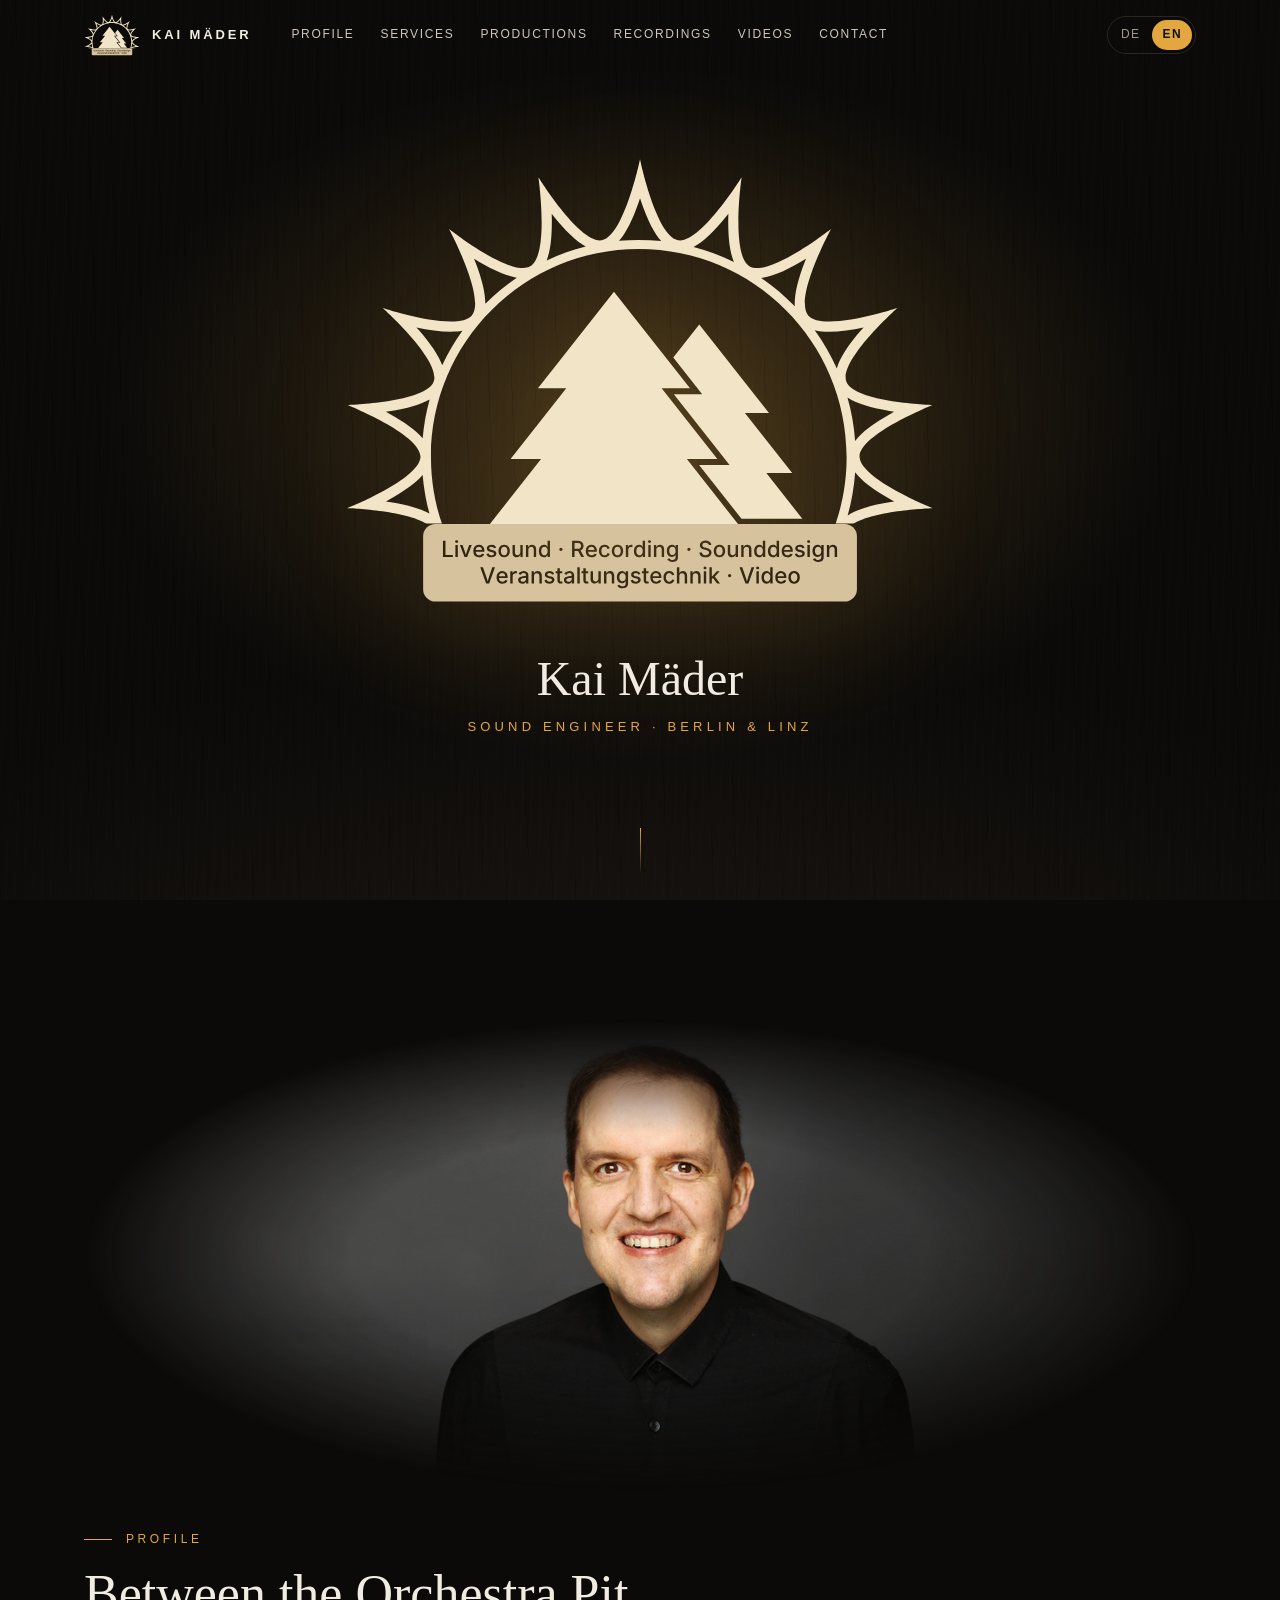
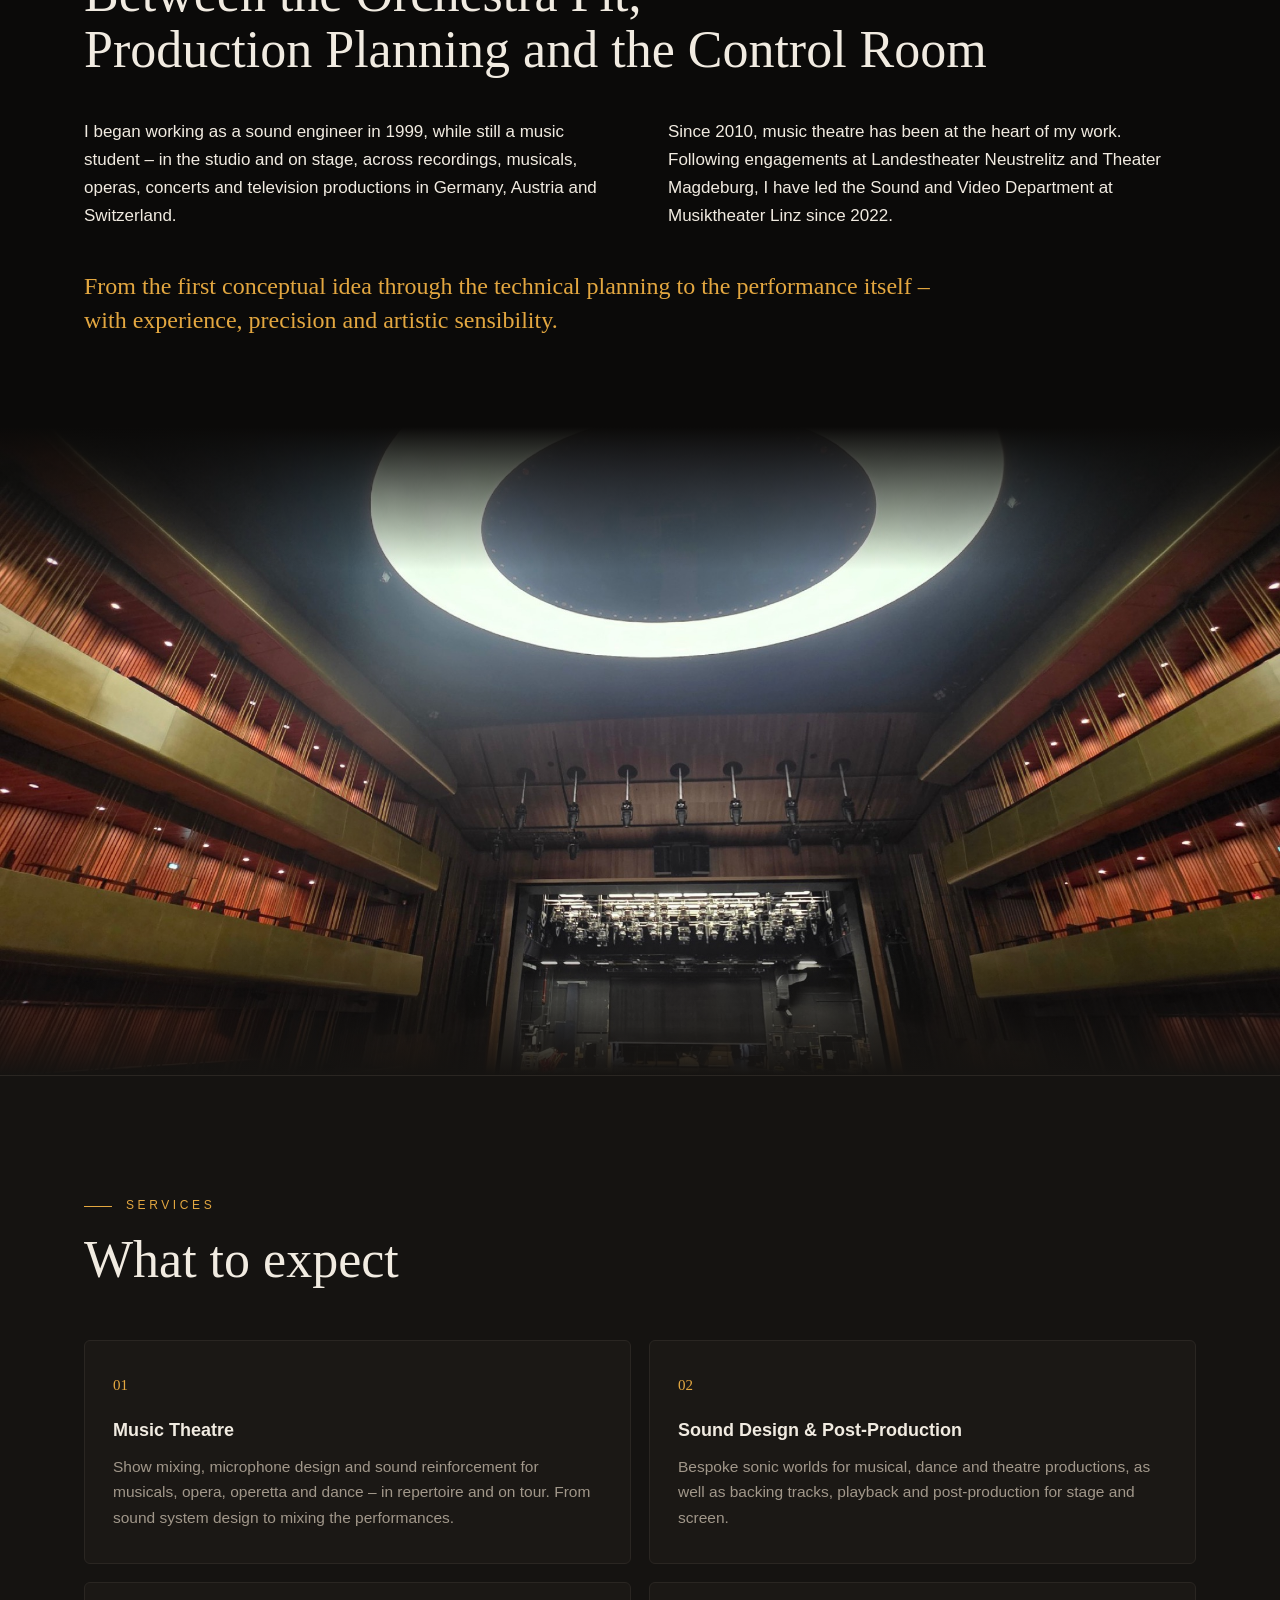
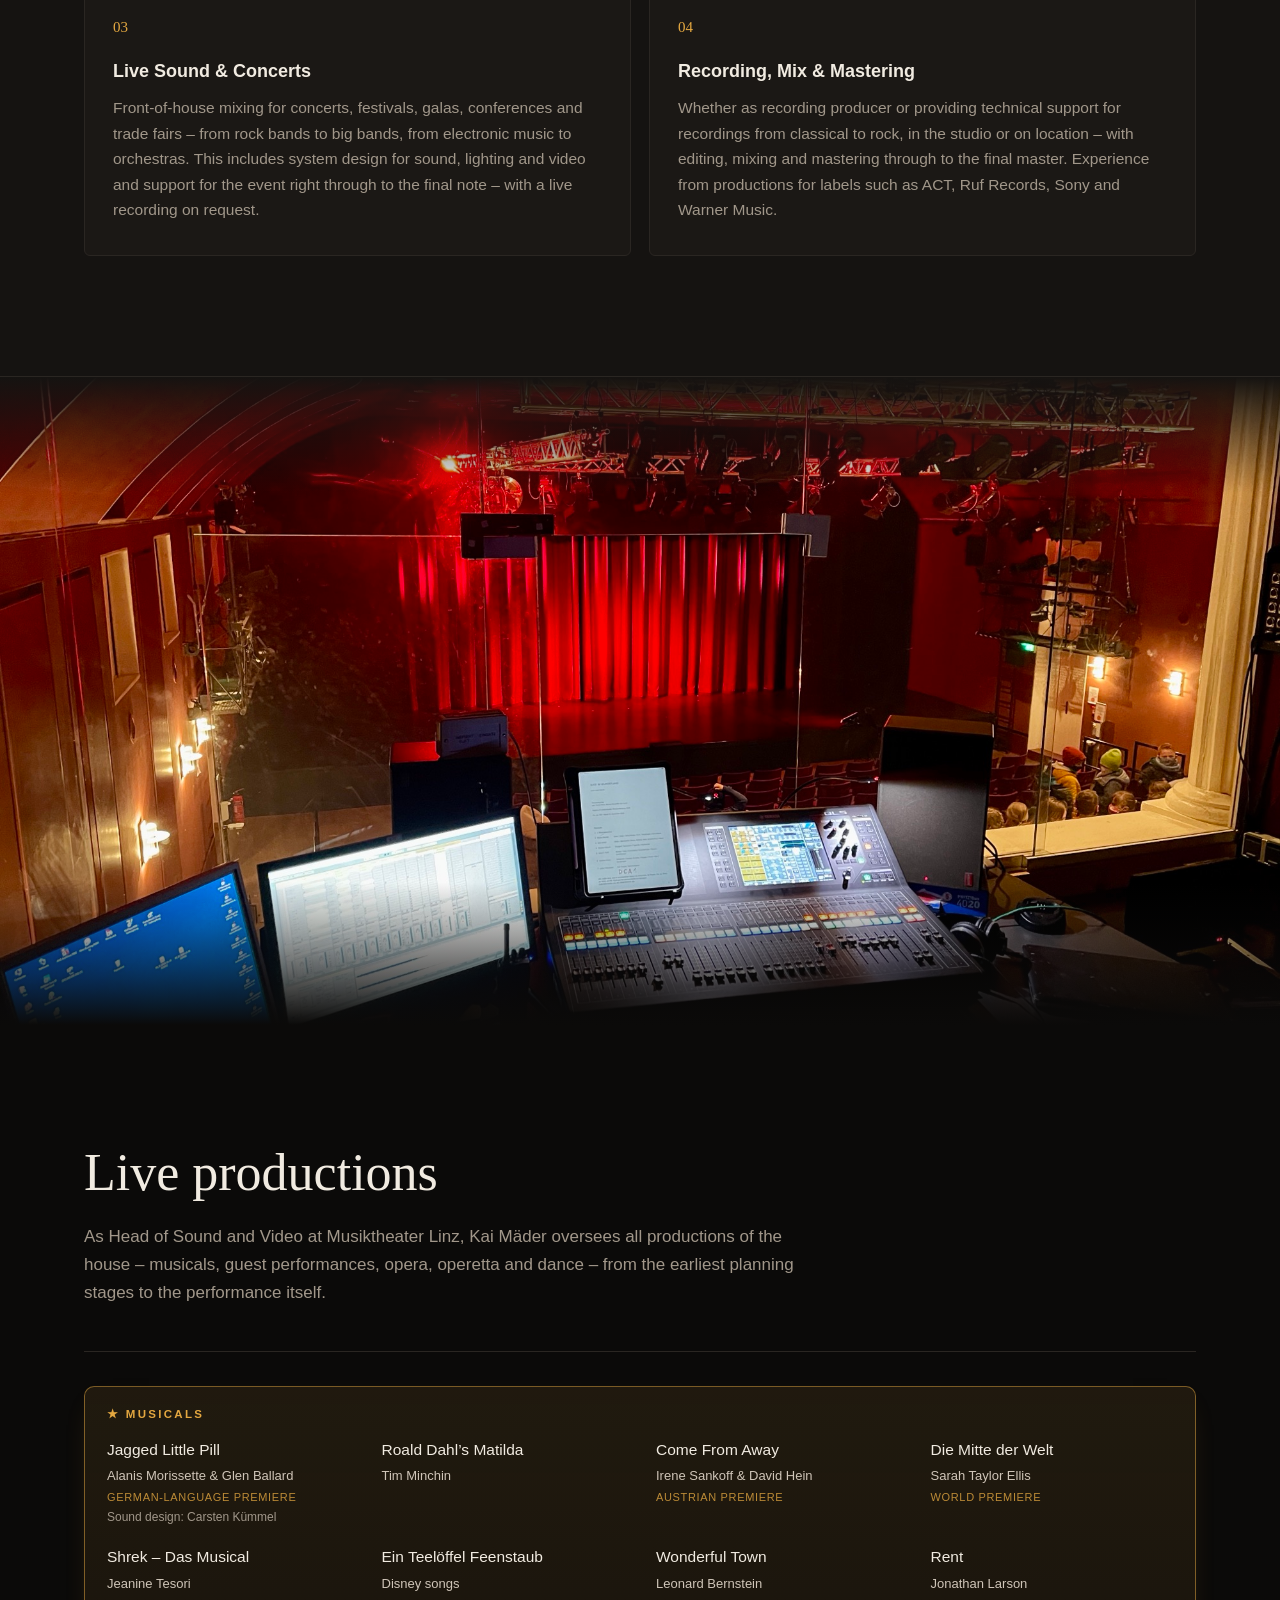
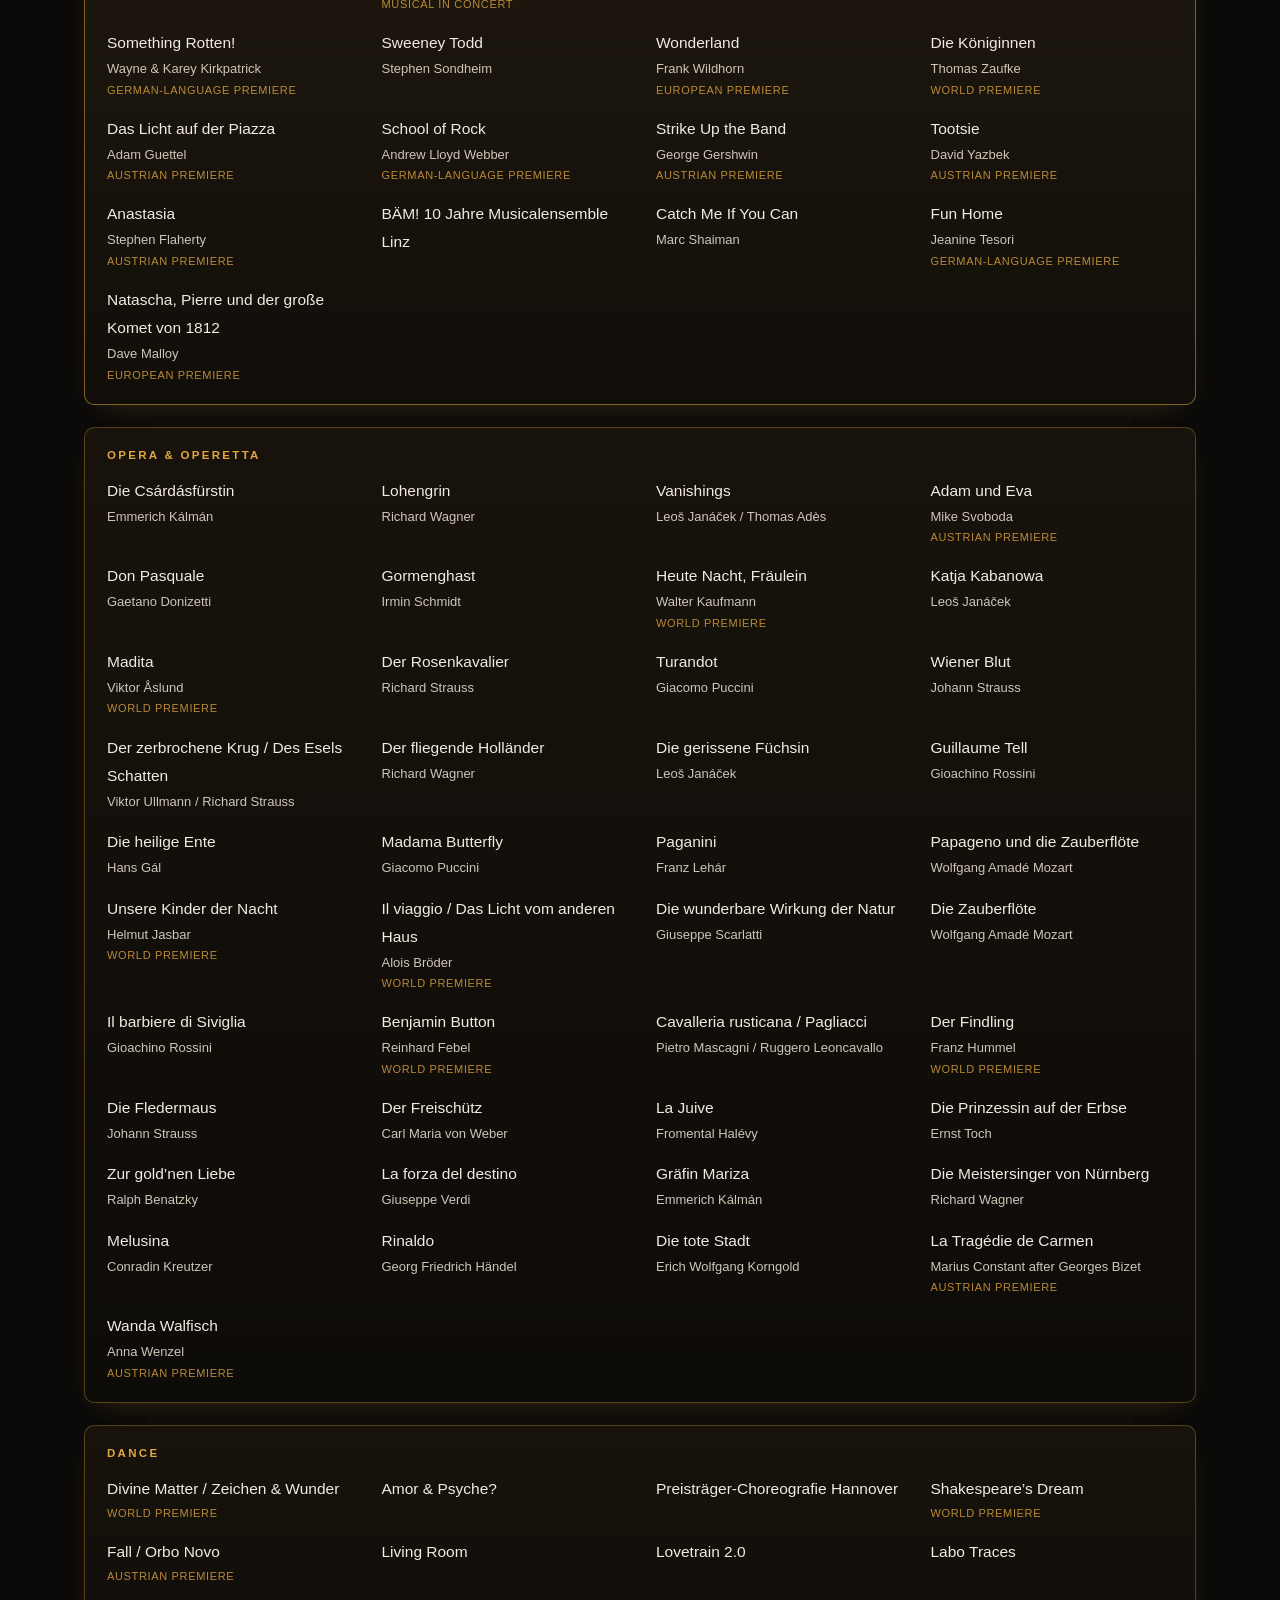
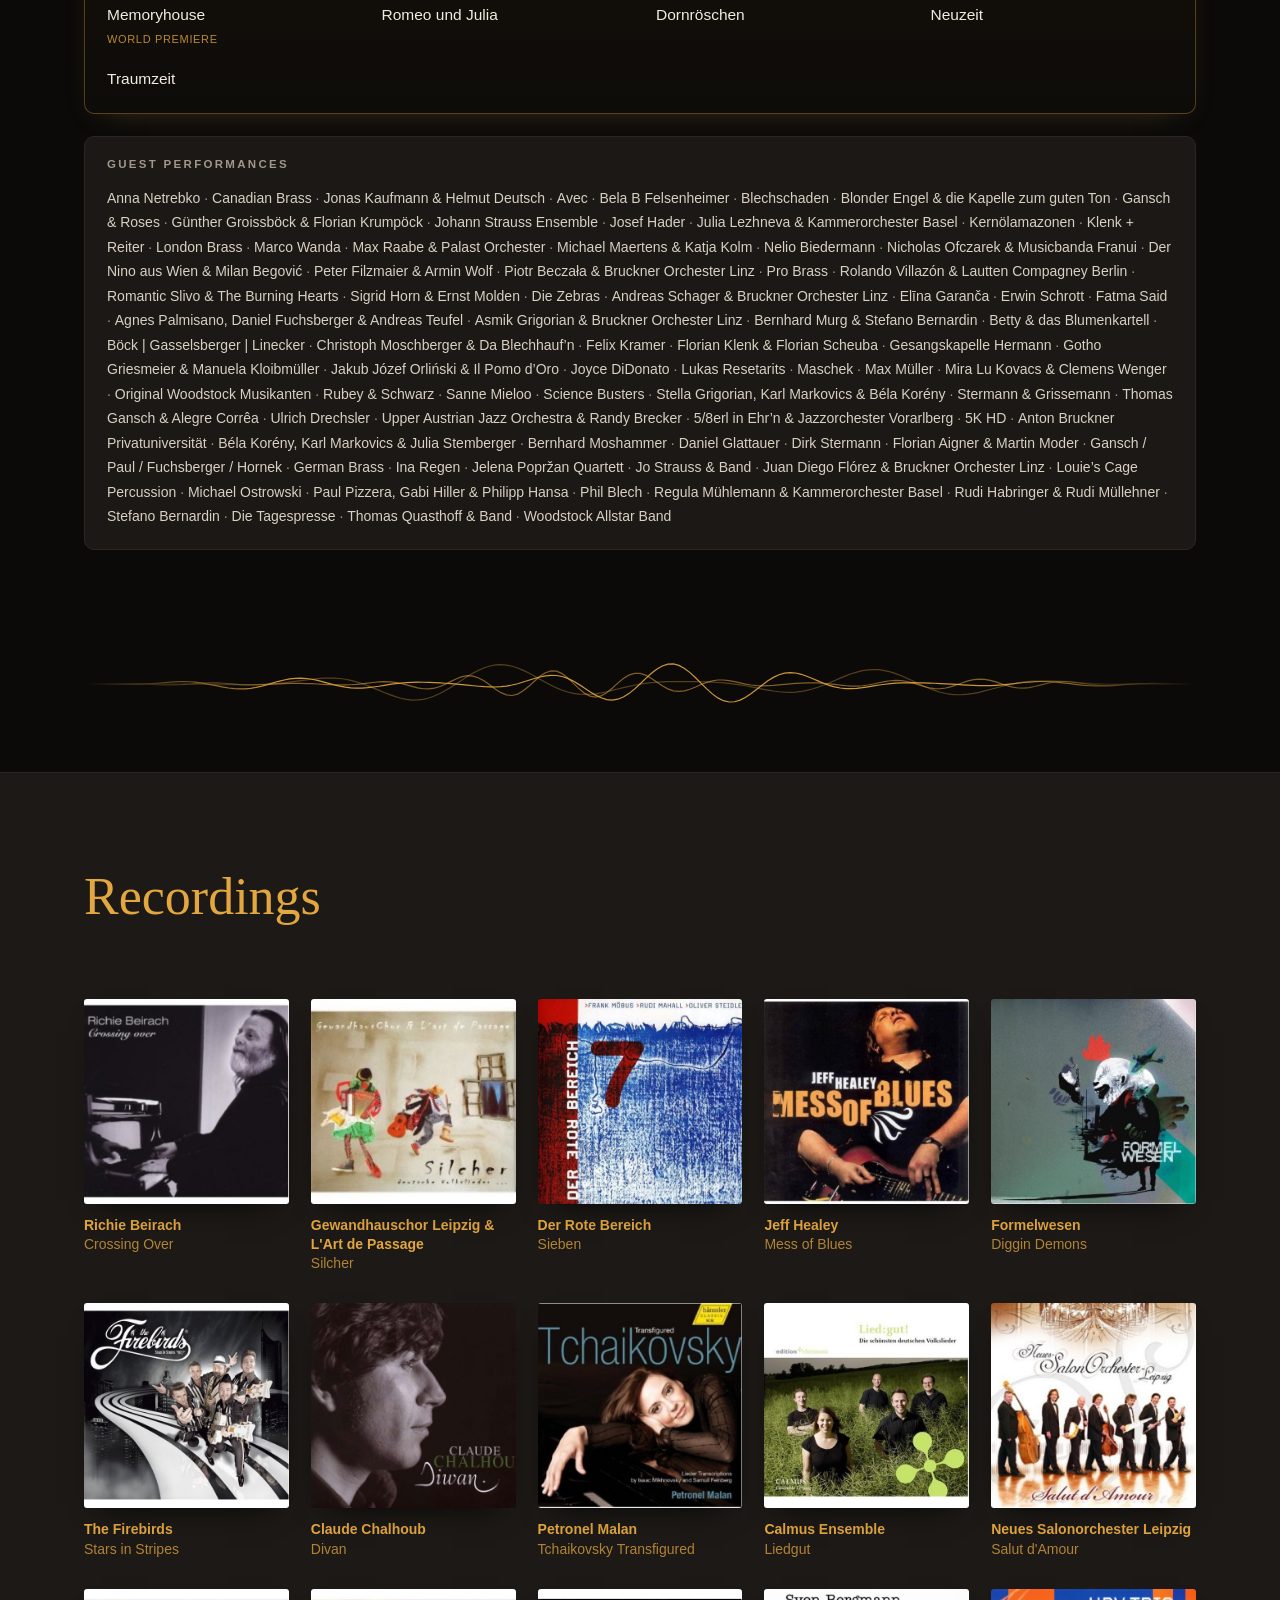
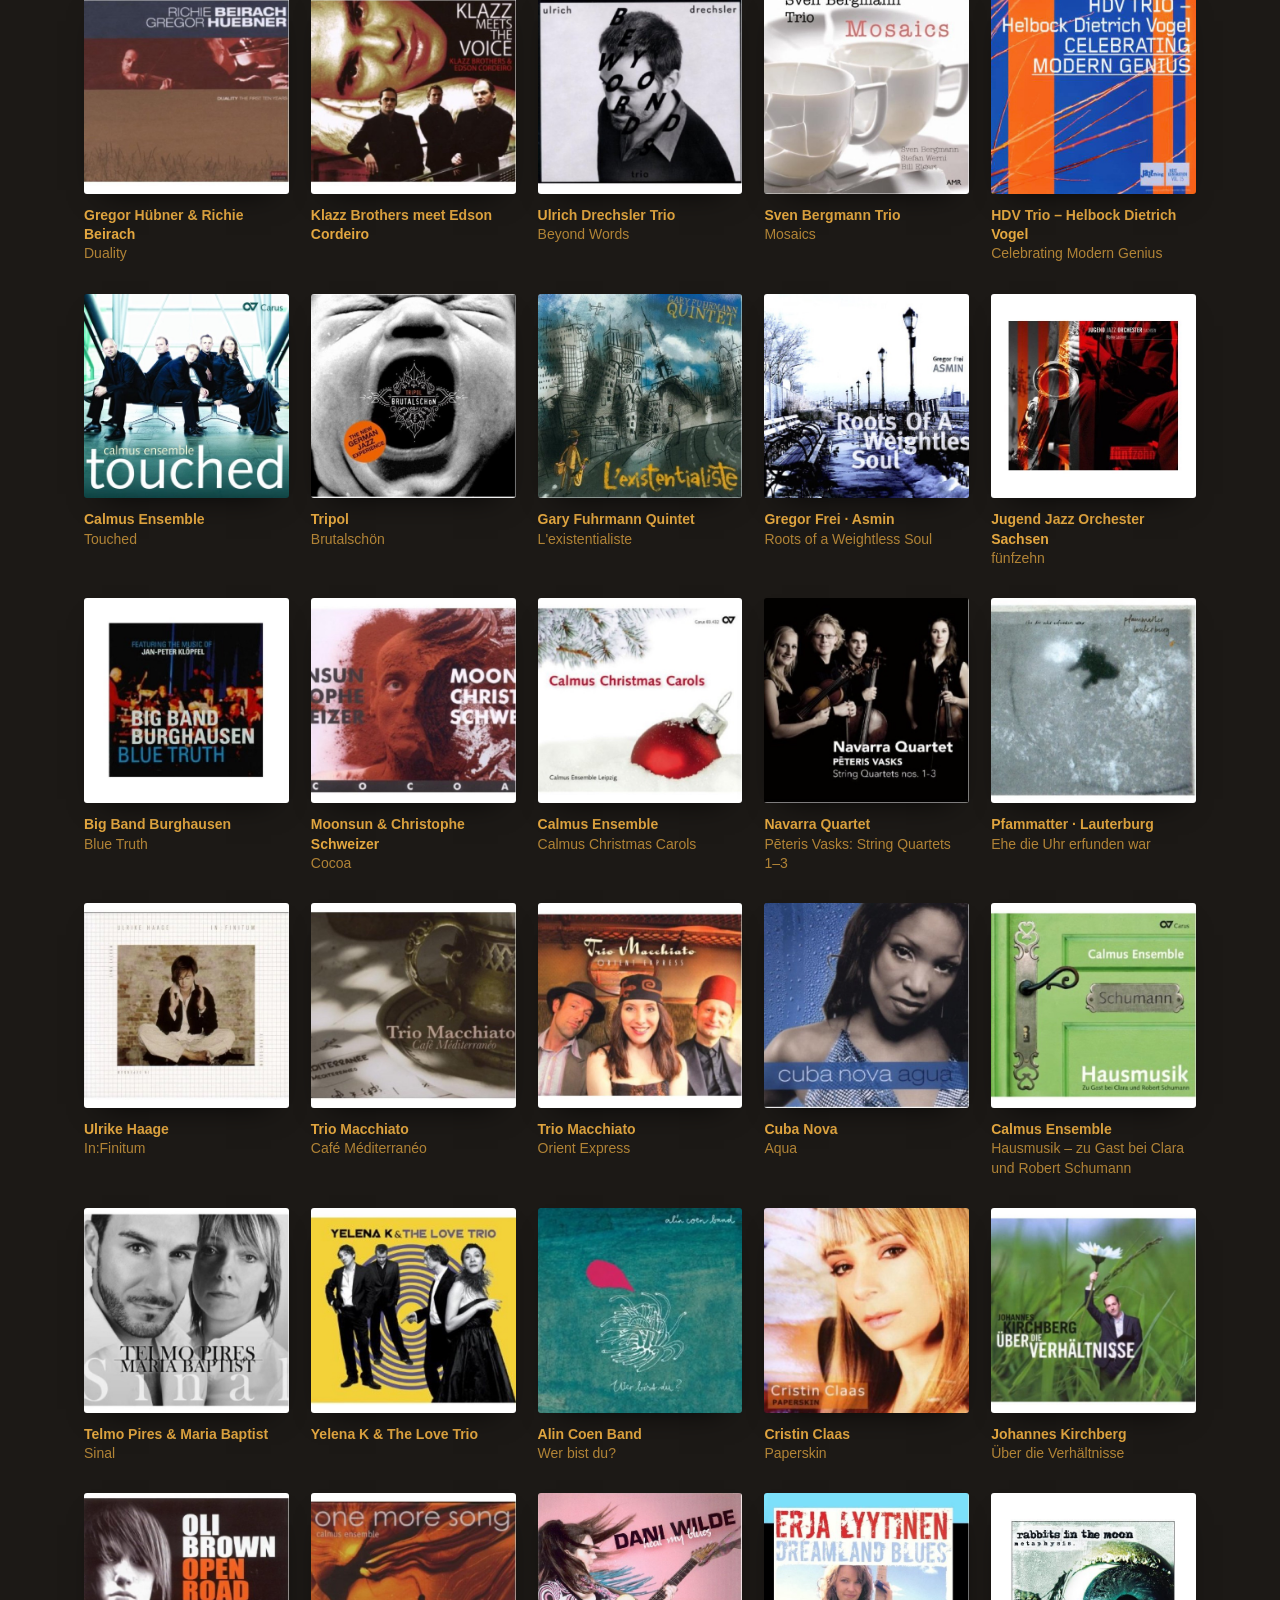
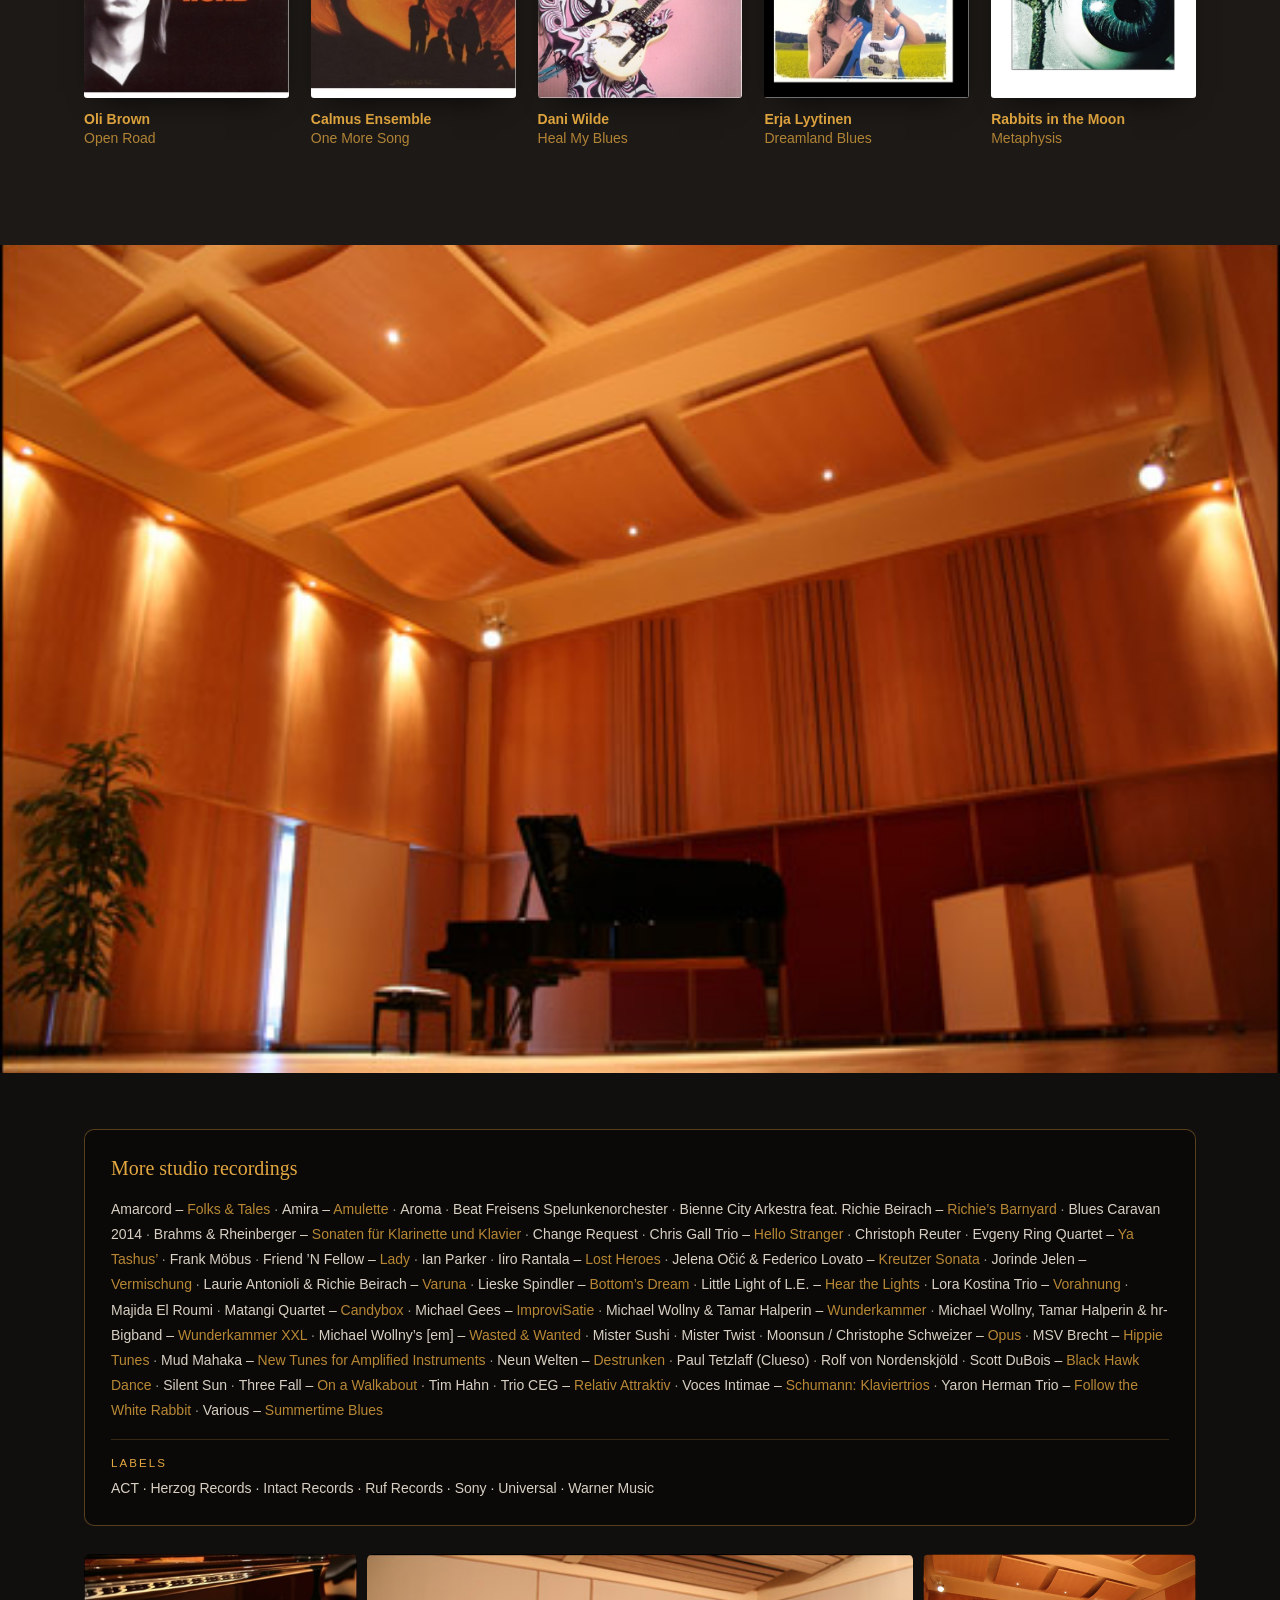
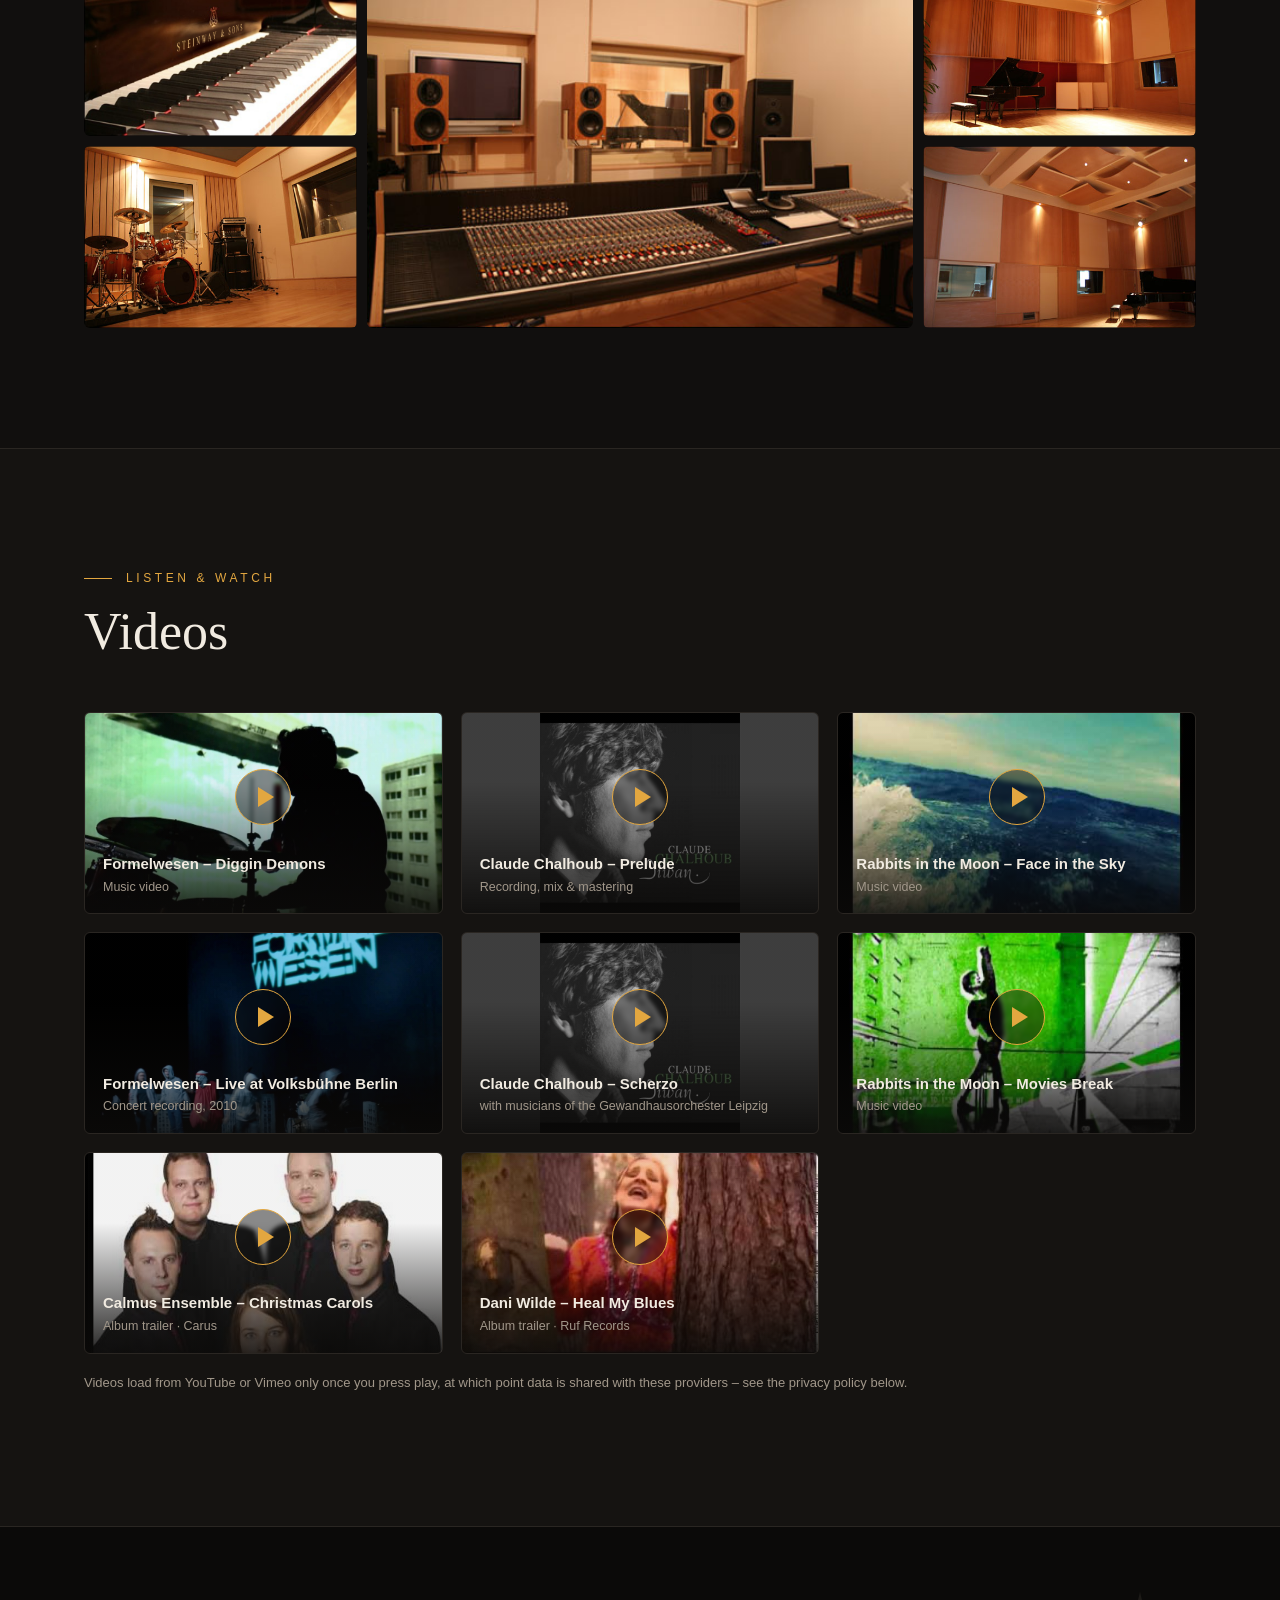
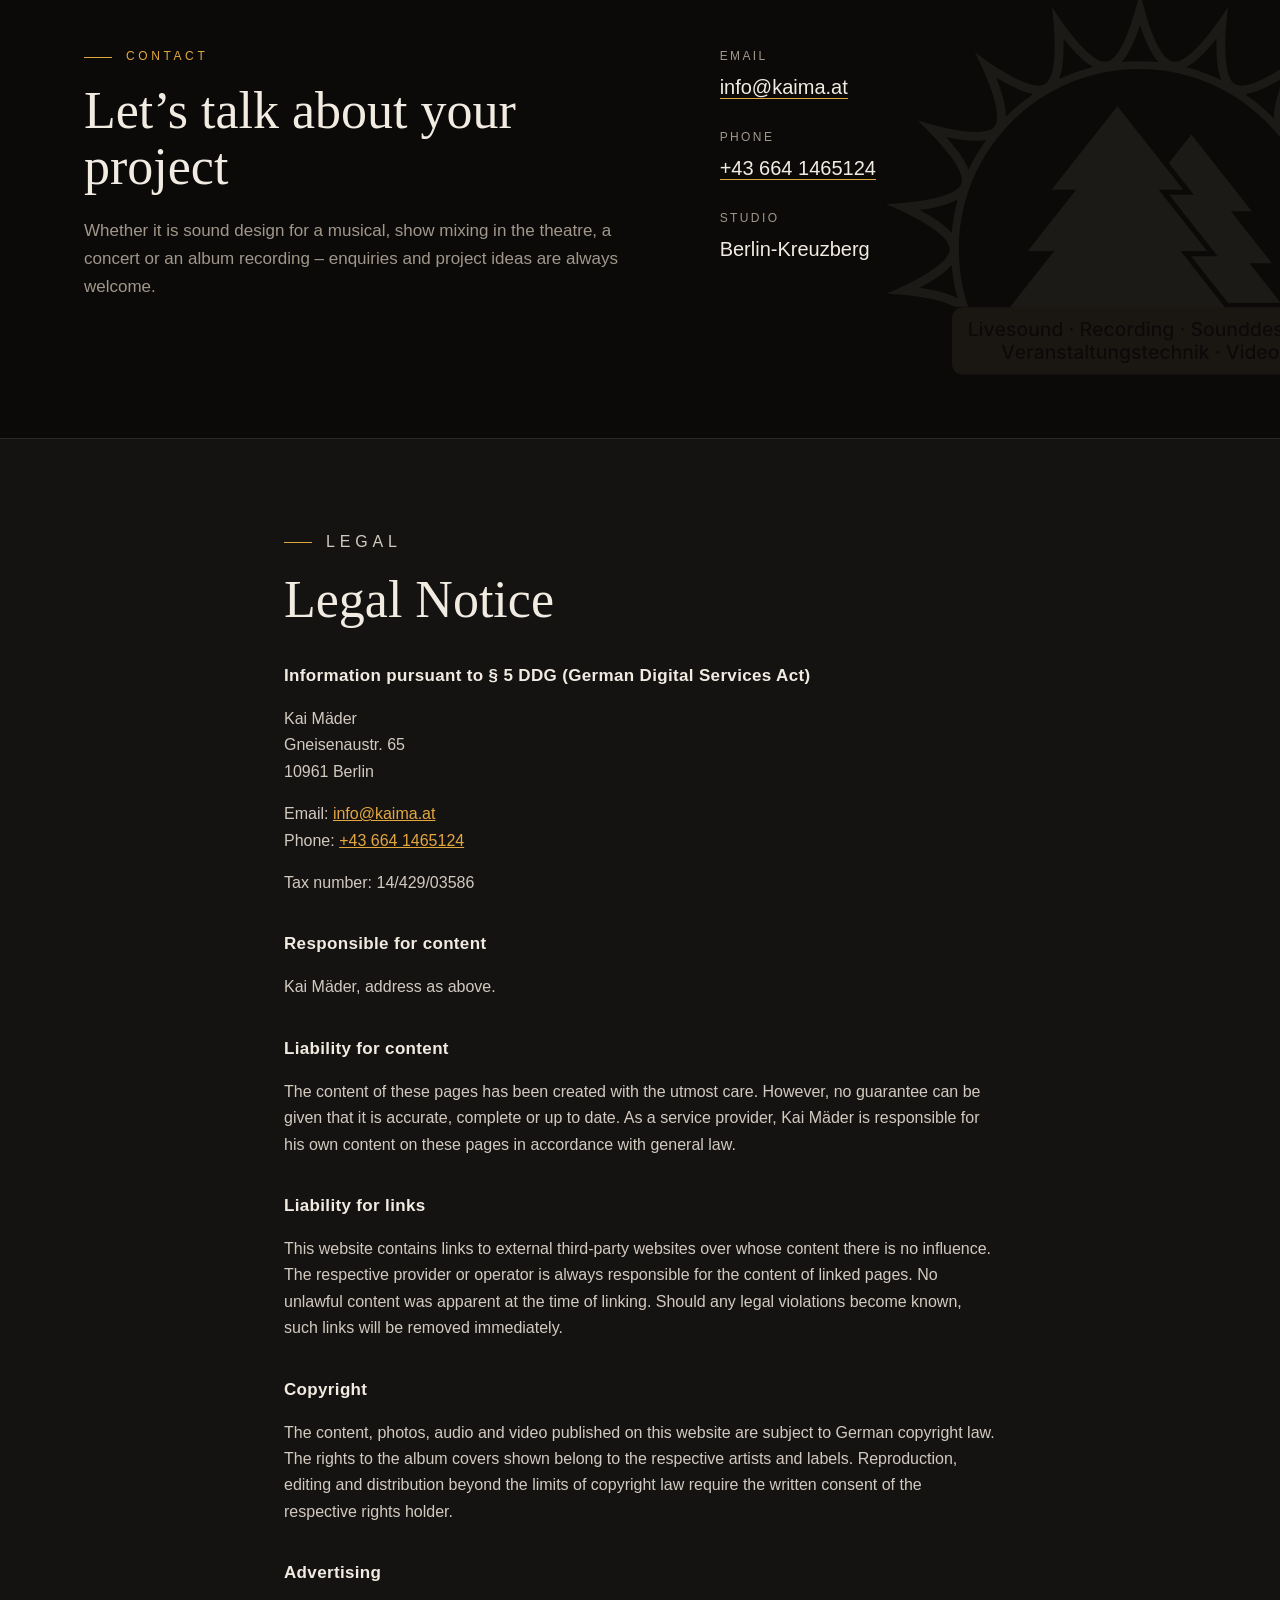
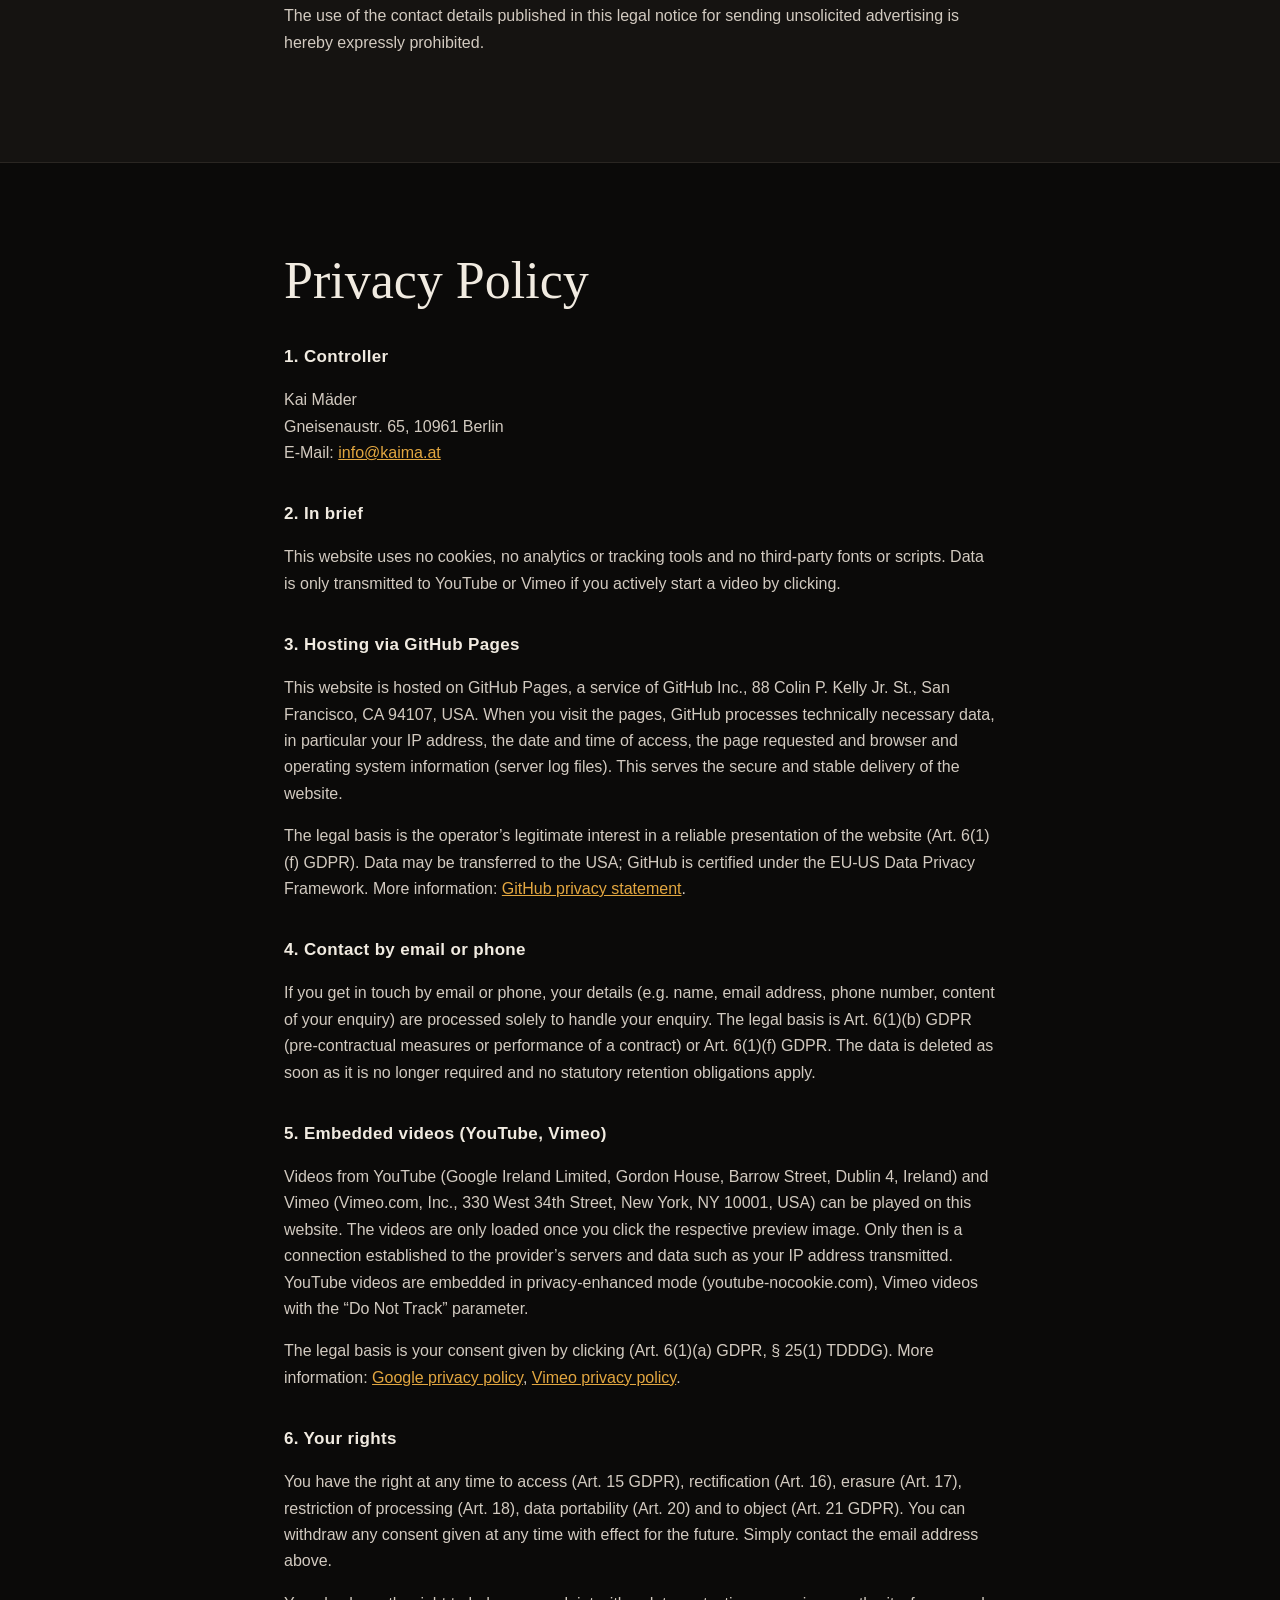
==== commit b5ca8b4b: "Profil: Porträt Kai Mäder ergänzt Co-Authored-By: Claude Opus 5.5 <noreply@anthropic.com>" ====
--- a/index.html
+++ b/index.html
@@ -11,7 +11,7 @@
   <meta property="og:image" content="https://kaima.at/img/og-kaima.png">
   <meta property="og:type" content="website">
   <link rel="icon" href="img/logo-schwarz.svg" type="image/svg+xml">
-  <link rel="stylesheet" href="style.css?v=20261125a">
+  <link rel="stylesheet" href="style.css?v=20261127a">
 </head>
 <body>
 
@@ -44,6 +44,7 @@
 
   <section id="ueber">
     <div class="wrap about">
+      <figure class="about-portrait reveal"><img src="img/photos/kai-maeder-portrait.jpg" alt="Kai Mäder" width="1280" height="541" loading="lazy"></figure>
       <div class="about-head reveal">
         <p class="eyebrow" data-en="Profile">Profil</p>
         <h2 data-en="Between the Orchestra Pit,&lt;br&gt; Production Planning and the Control Room">Zwischen Orchestergraben,<br> Produktionsplanungen und Regieraum</h2>
--- a/style.css
+++ b/style.css
@@ -389,3 +389,9 @@
 .foot-links a:hover { color: var(--gold); }
 .more-rec-labels { margin: 16px 0 0; padding-top: 14px; border-top: 1px solid rgba(227,167,64,.2); font-size: 14px; color: #d9d0c3; }
 .more-rec-labels span { display: block; margin-bottom: 4px; font-size: 11.5px; letter-spacing: .18em; text-transform: uppercase; color: var(--gold); }
+/* Porträt im Profil */
+.about-portrait { margin: 0 0 40px; }
+.about-portrait img { display: block; width: 100%; height: auto; max-height: 520px; object-fit: cover; object-position: 50% 30%;
+  -webkit-mask-image: radial-gradient(ellipse 50% 50% at 50% 50%, #000 52%, transparent 100%);
+          mask-image: radial-gradient(ellipse 50% 50% at 50% 50%, #000 52%, transparent 100%); }
+@media (max-width: 720px) { .about-portrait img { aspect-ratio: 4 / 3; object-position: 52% 20%; } .about-portrait { margin-bottom: 28px; } }
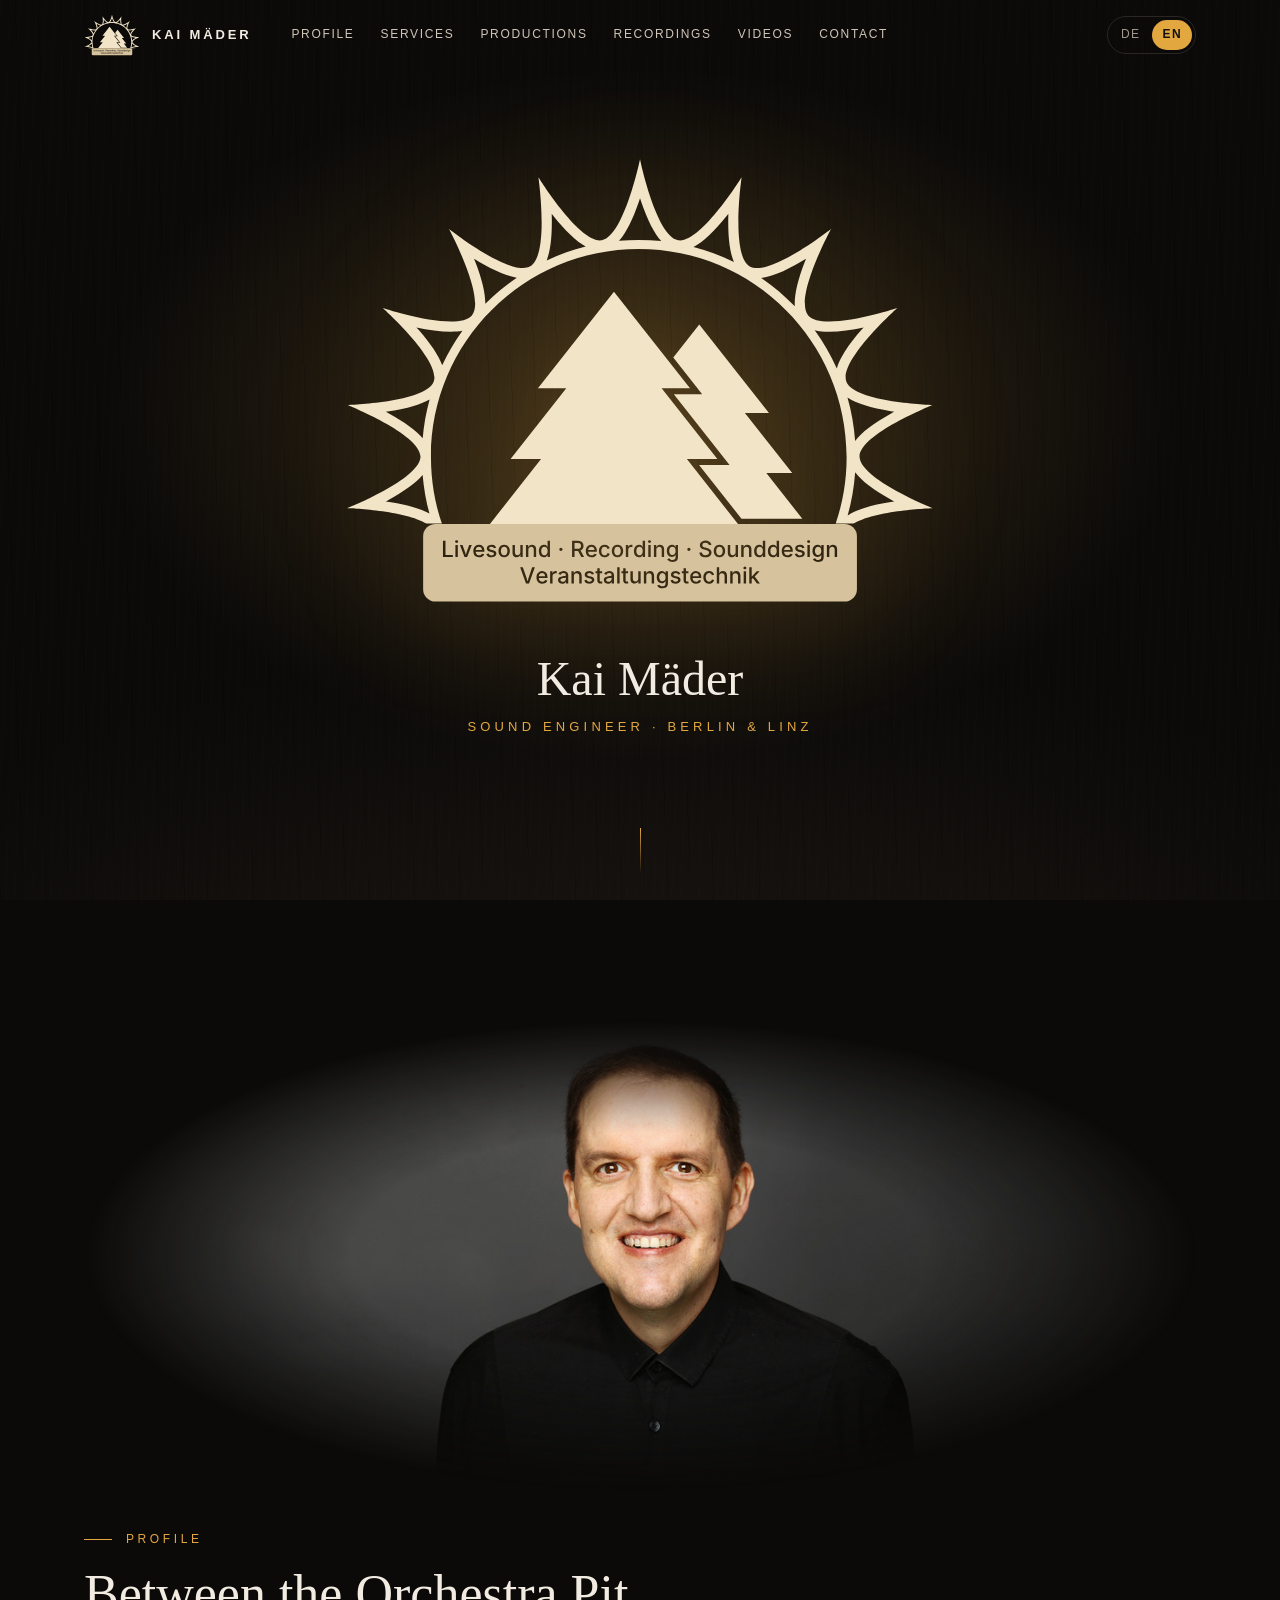
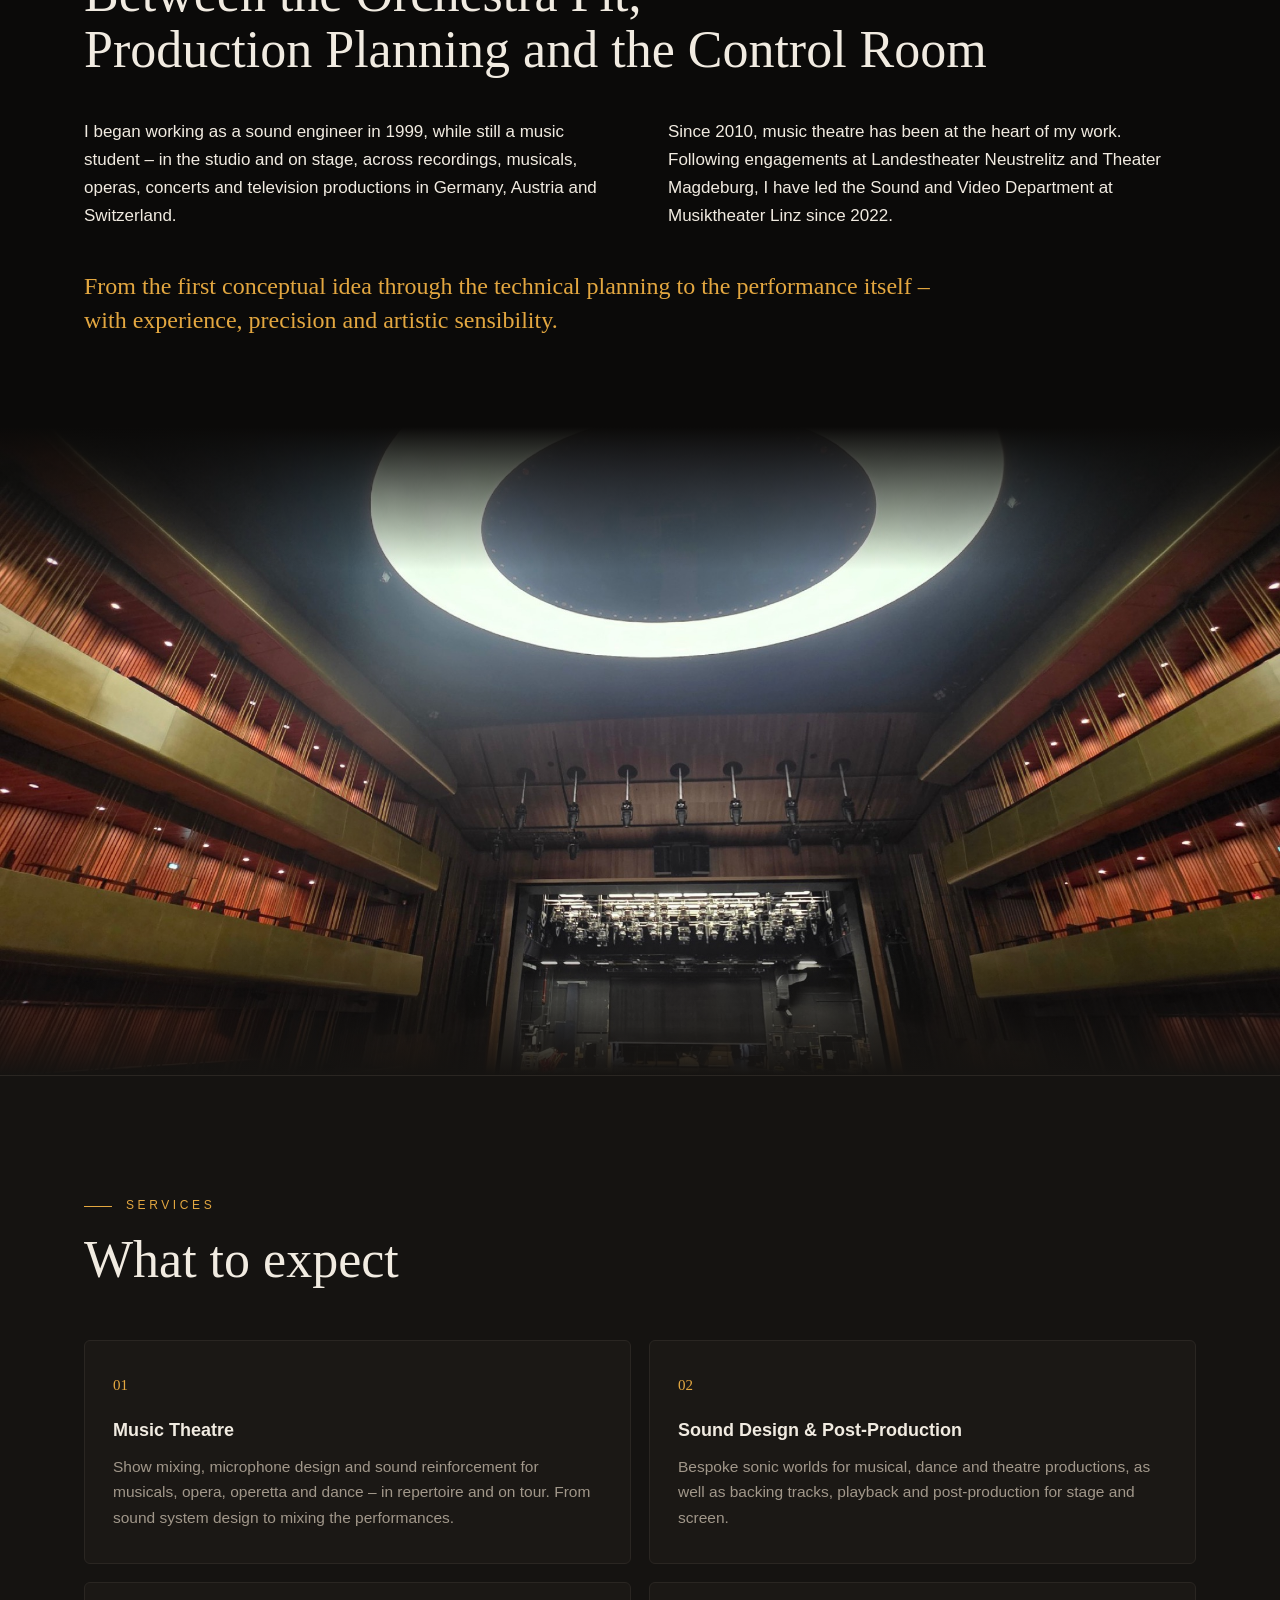
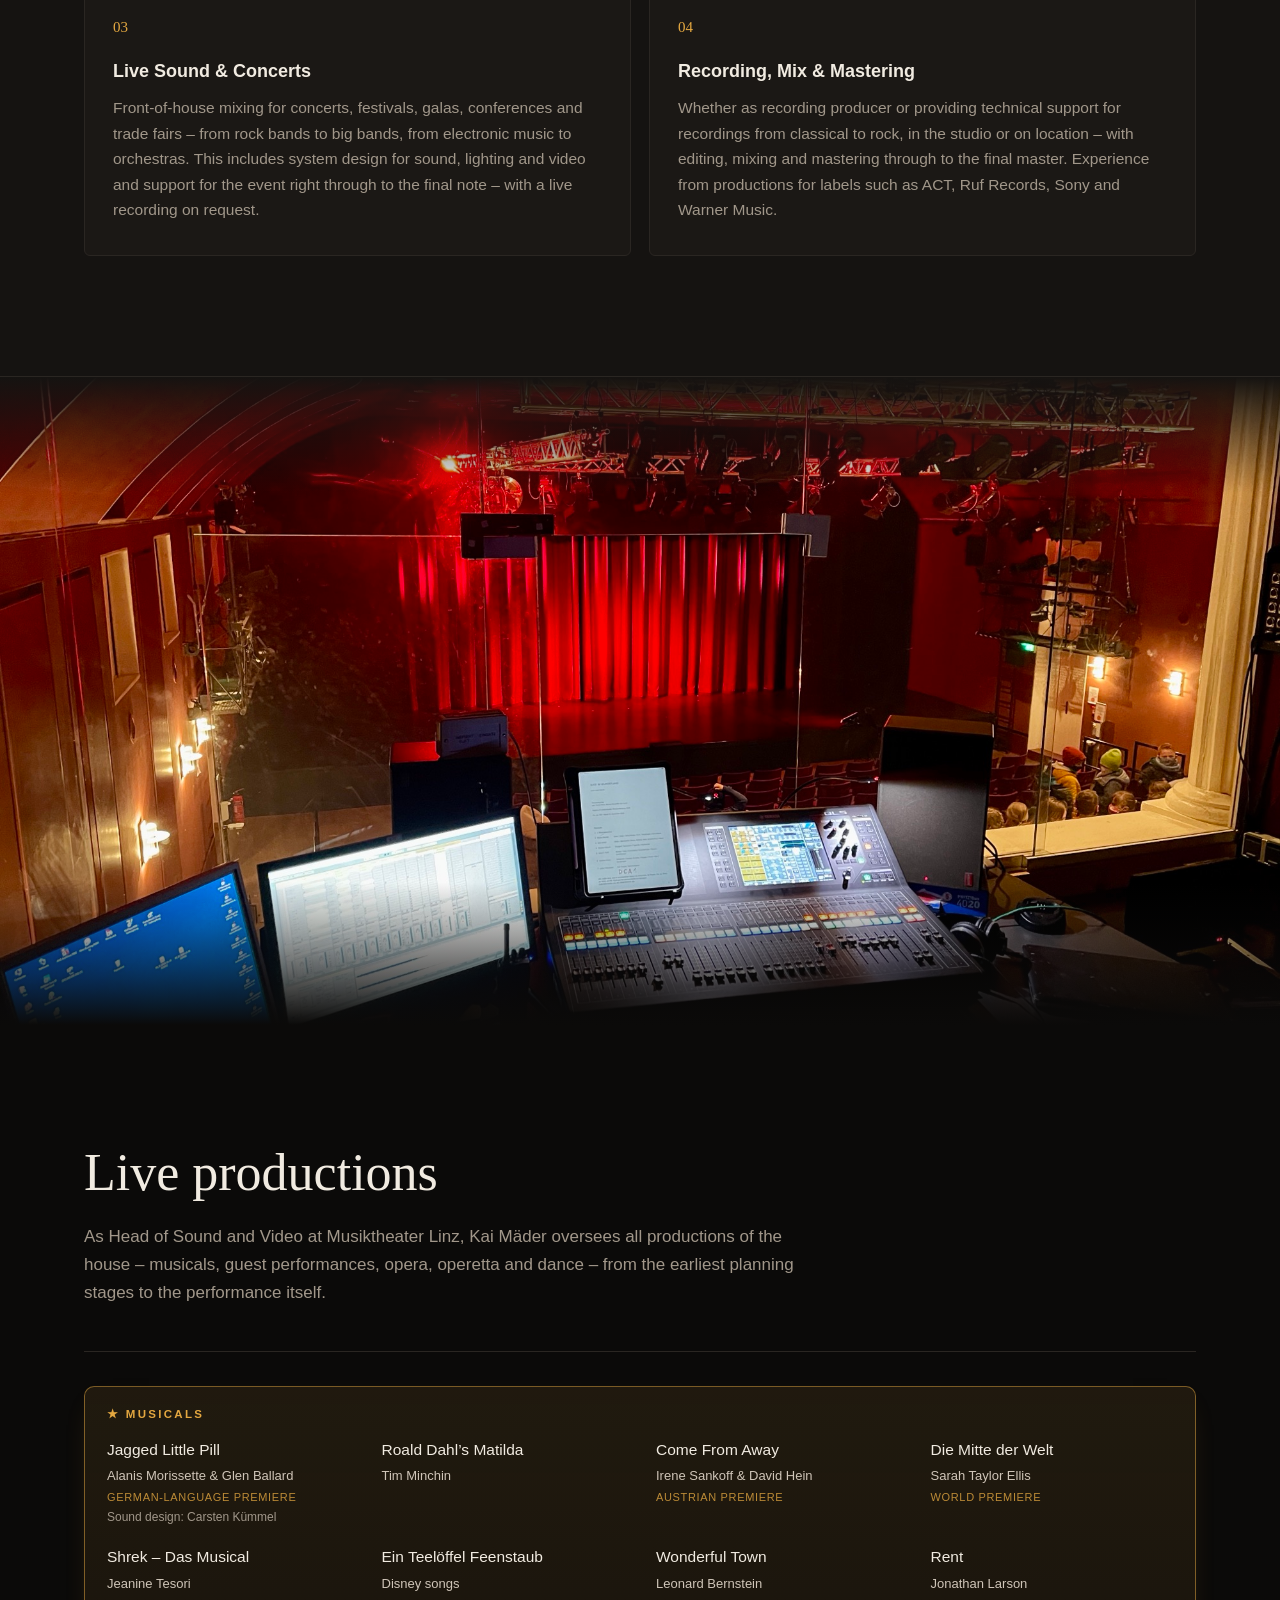
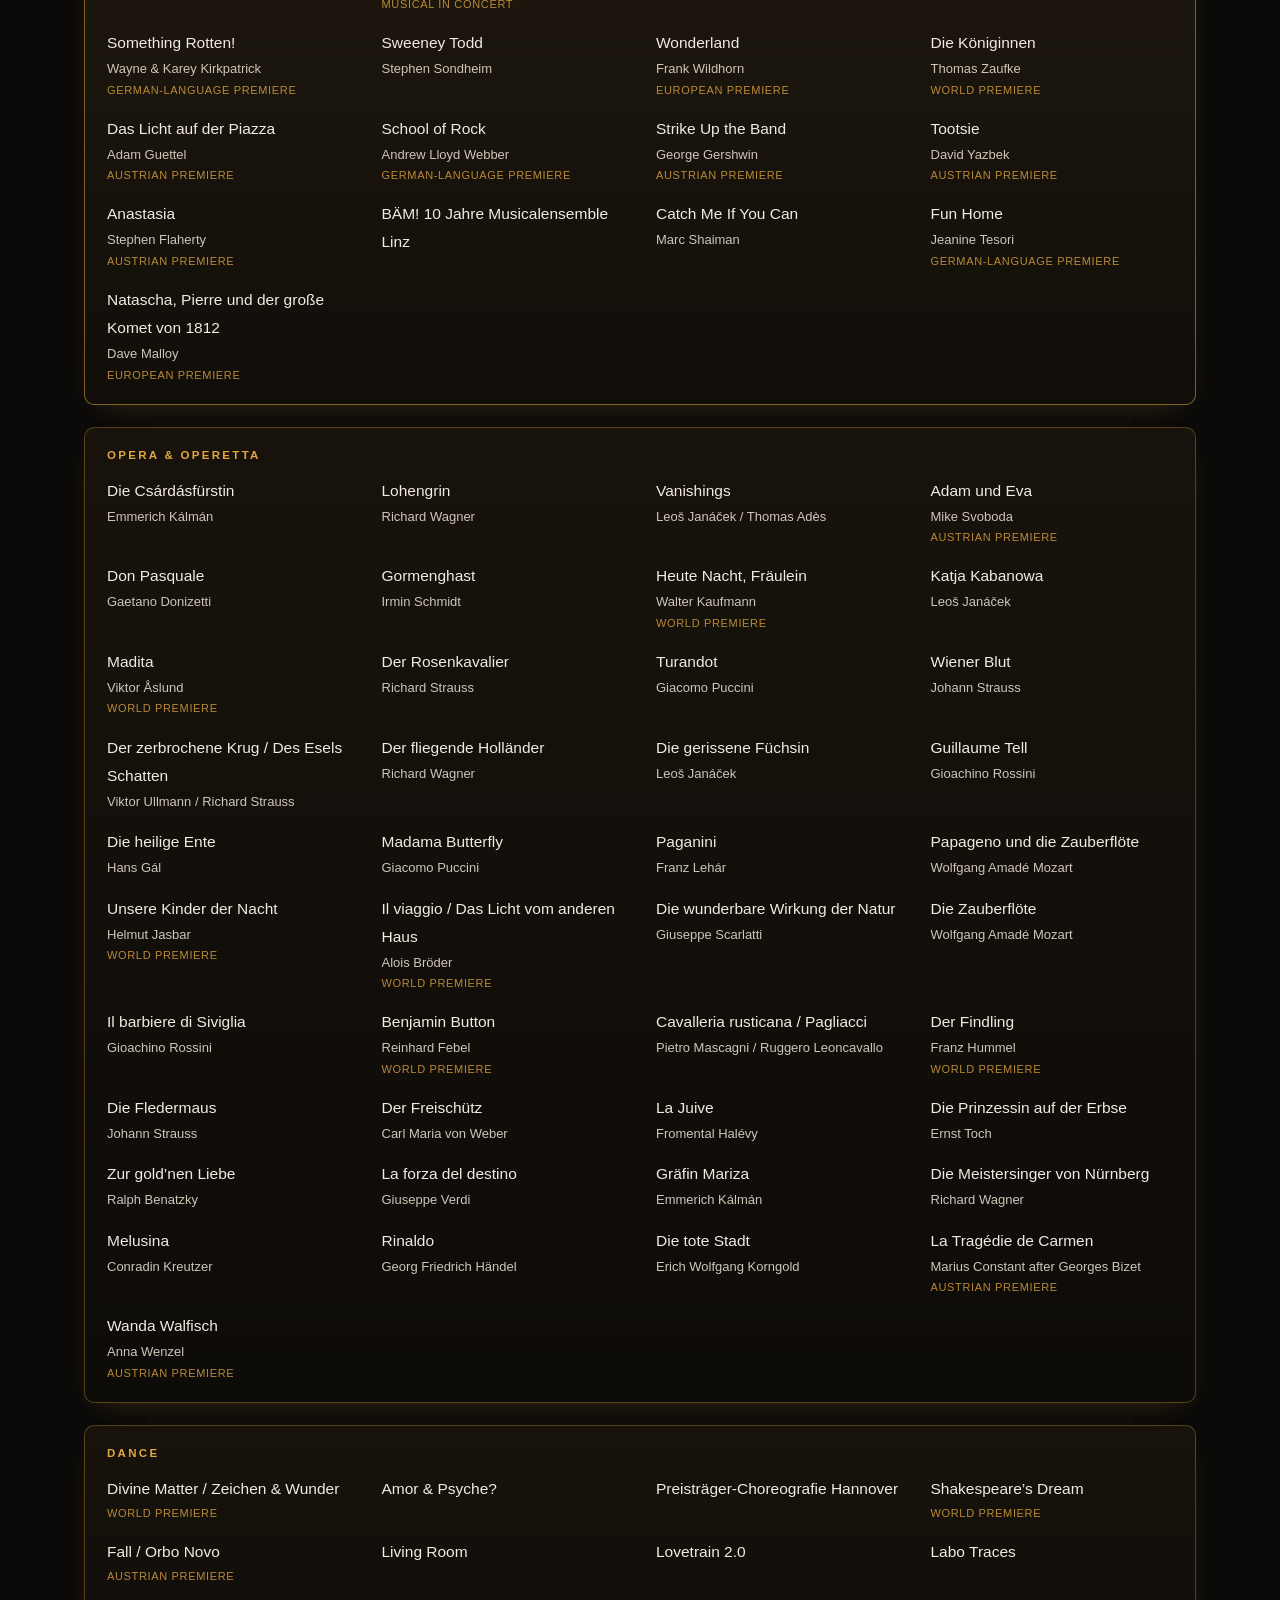
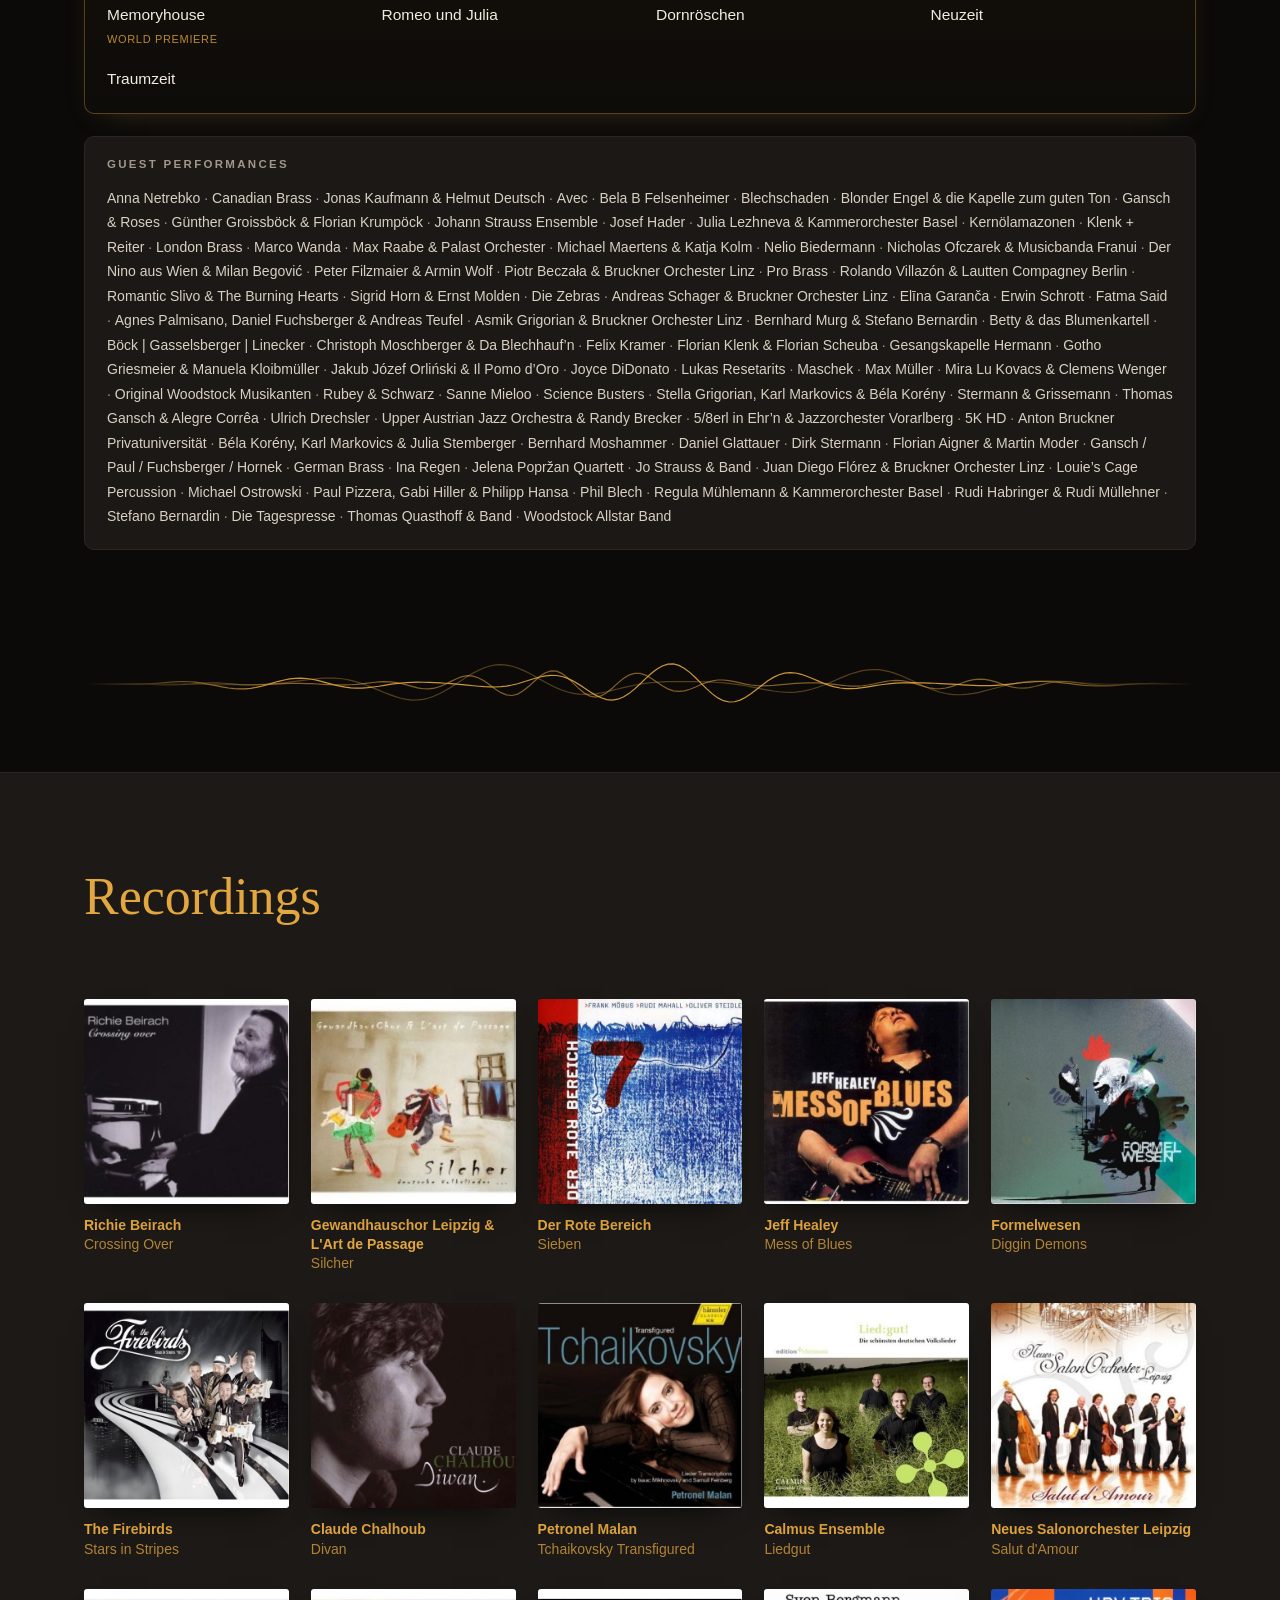
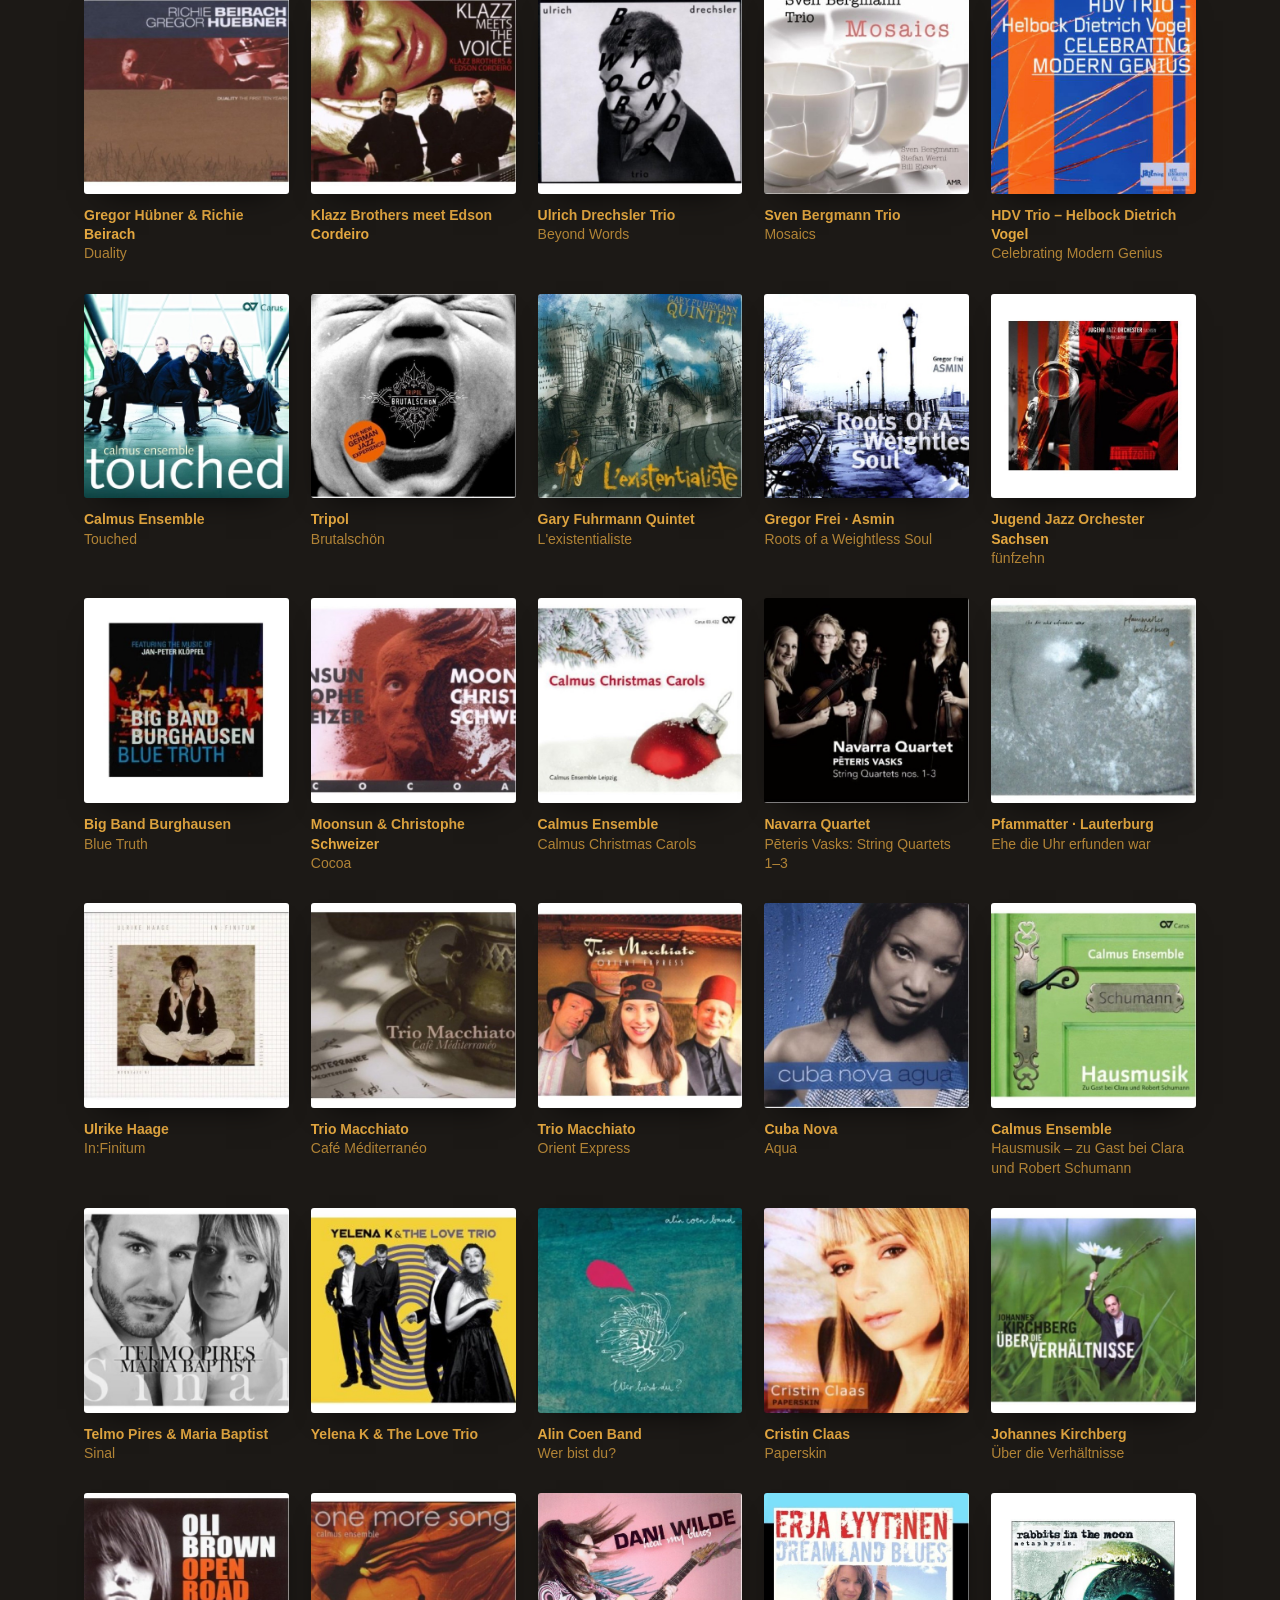
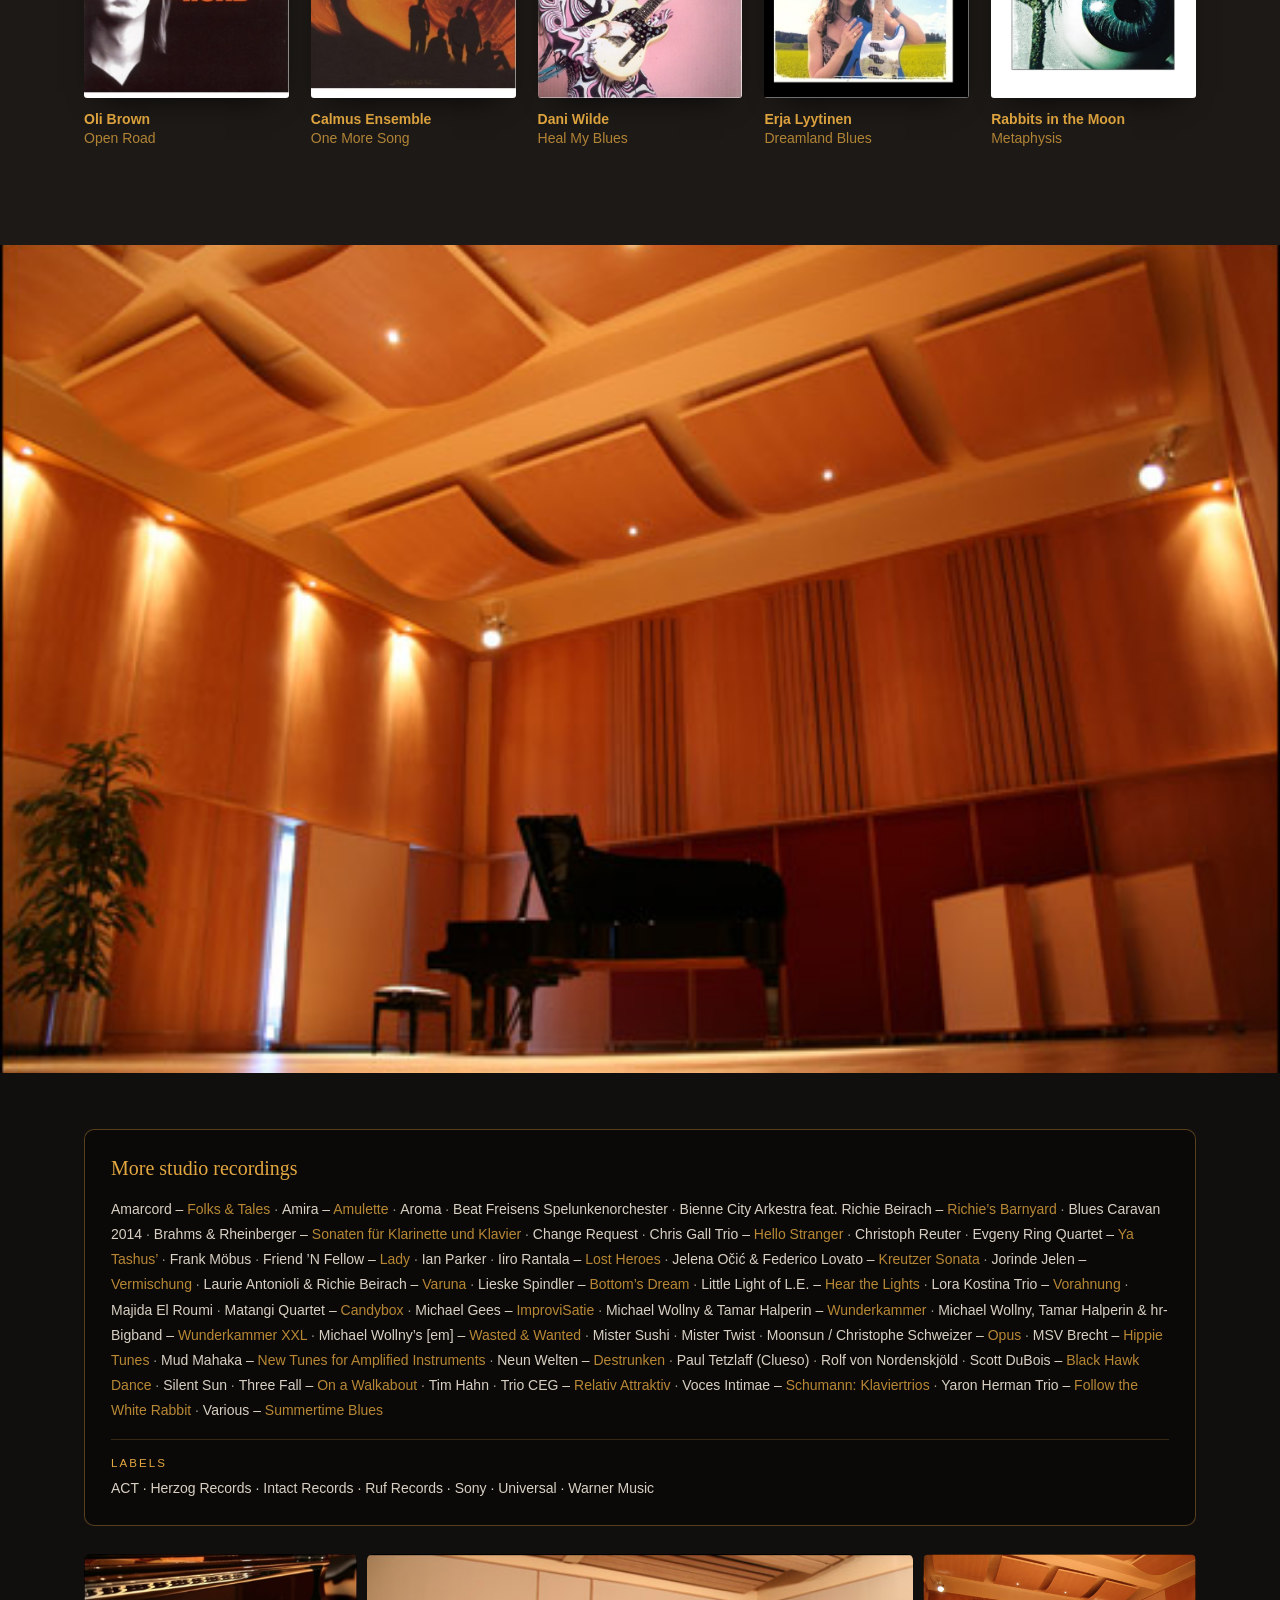
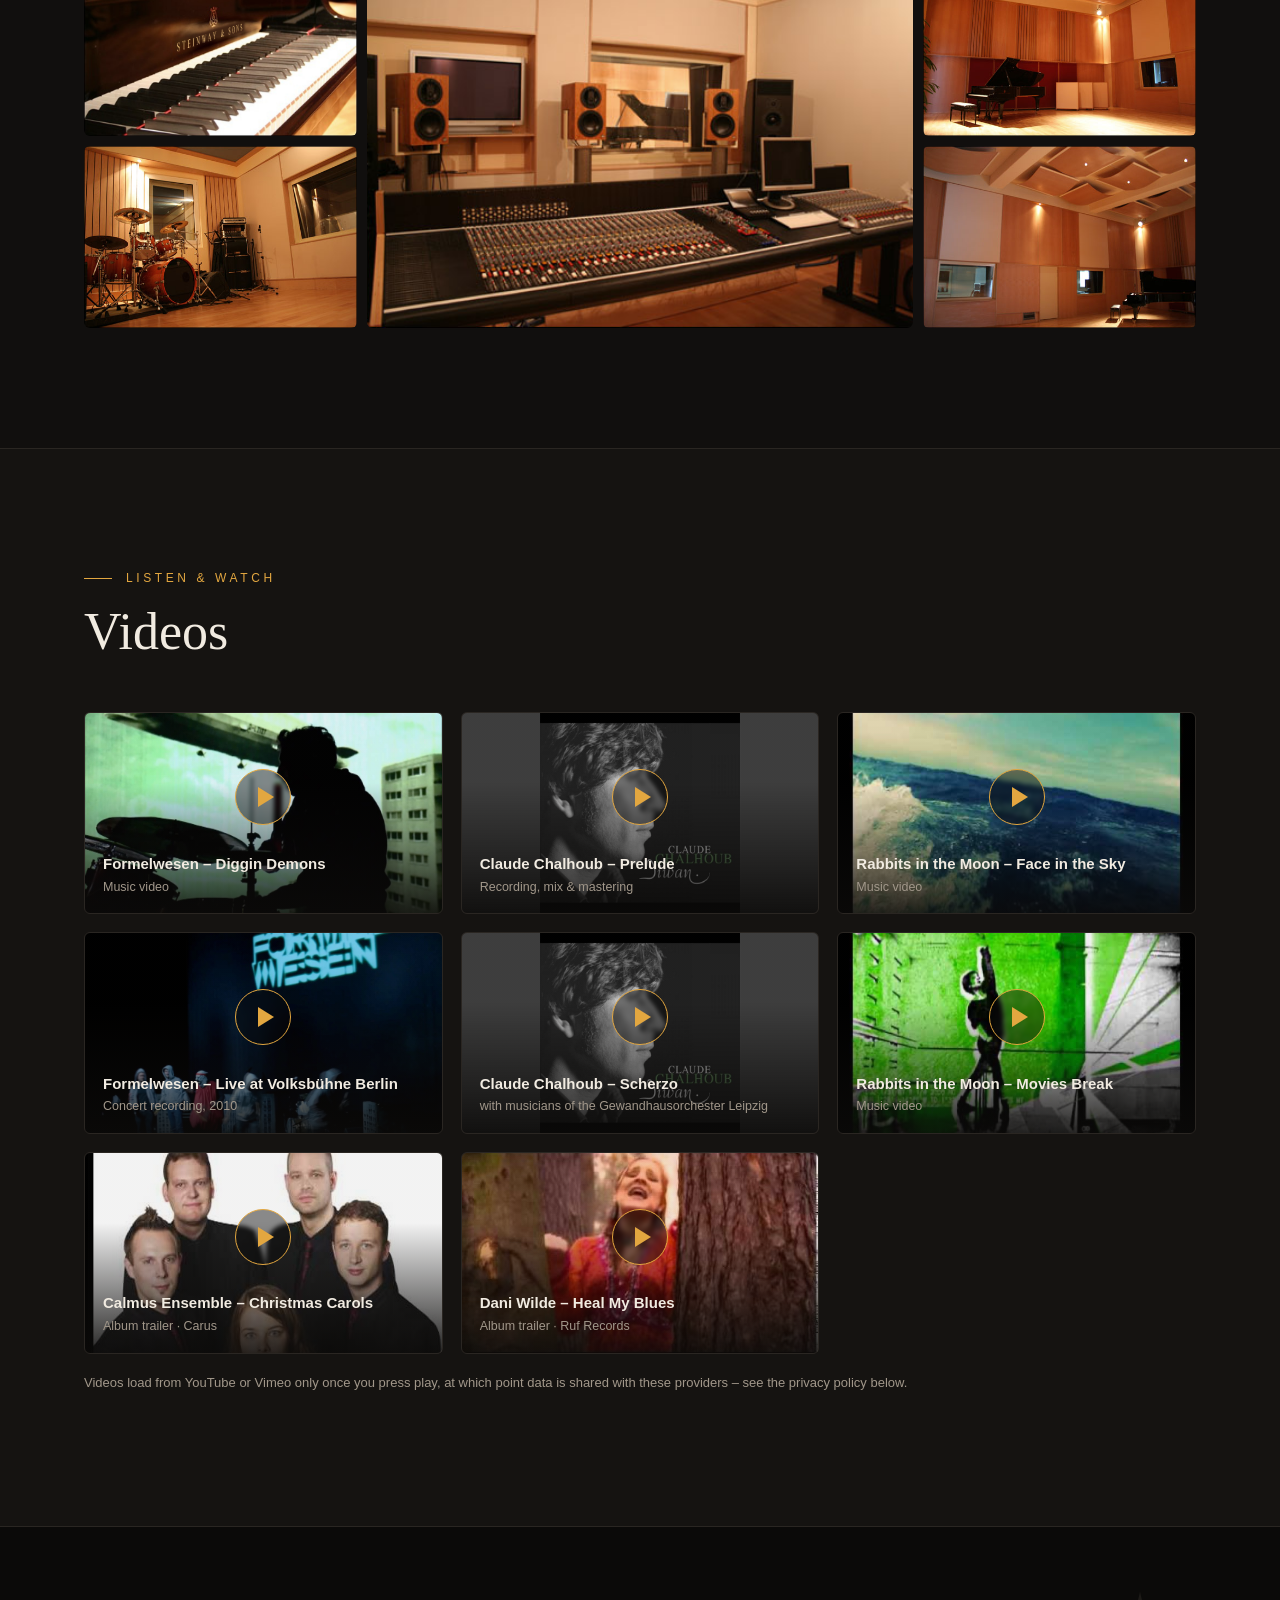
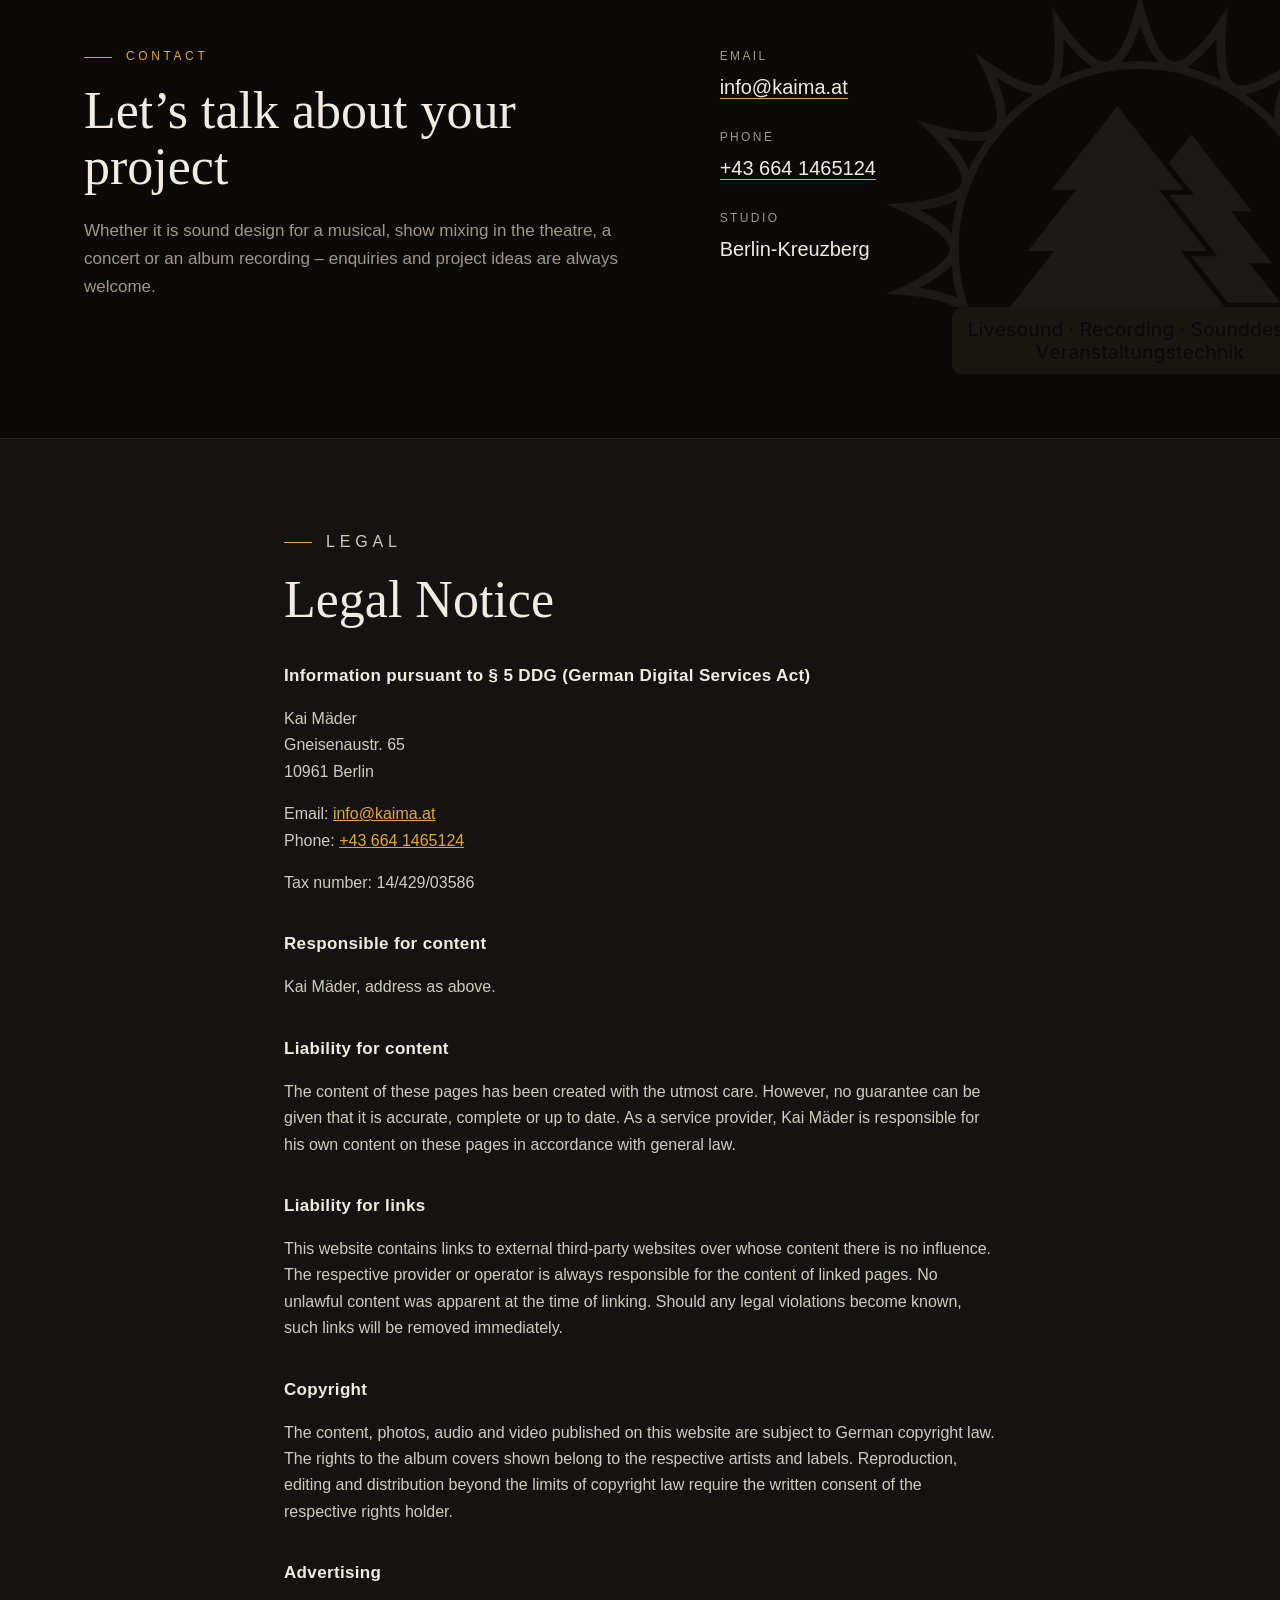
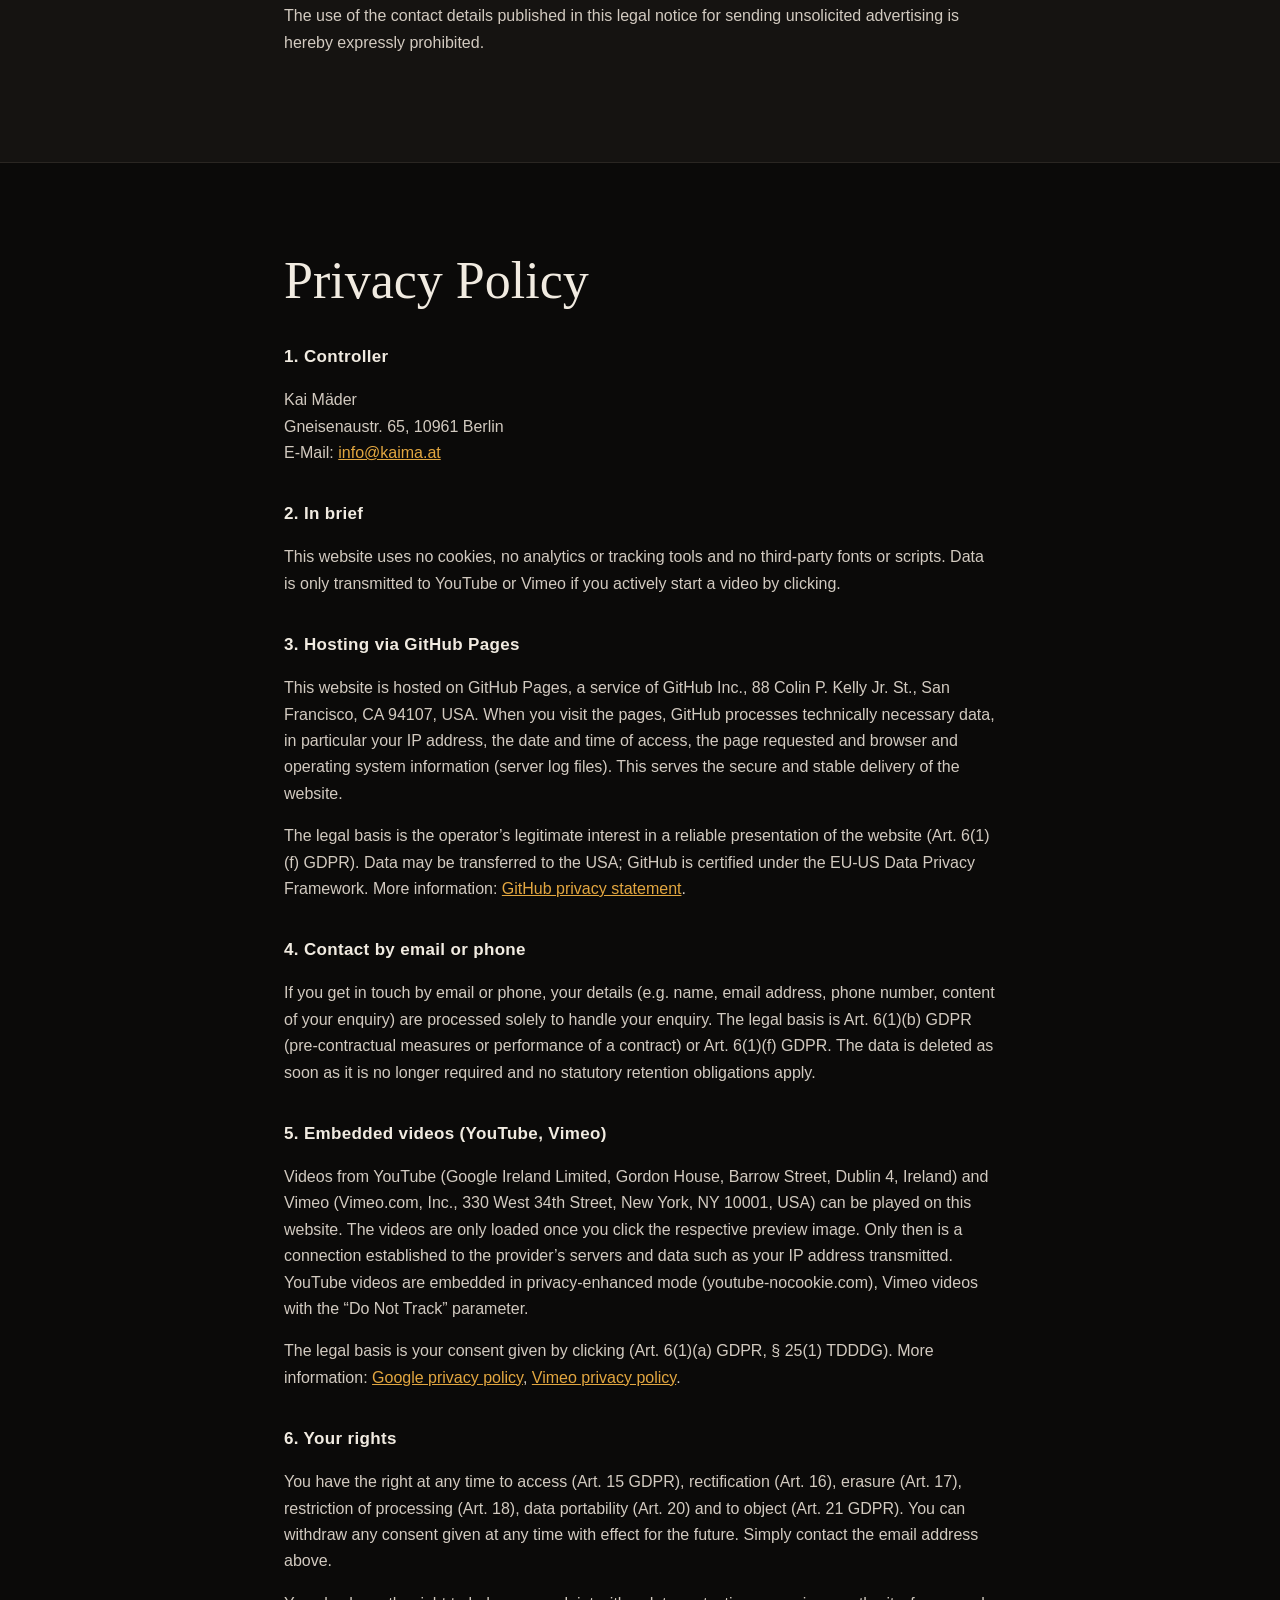
==== commit 44140a37: "Logo: "Video" entfernt, zweite Zeile nur "Veranstaltungstechnik" - beide Logo-Varianten und Vorschau" ====
--- a/index.html
+++ b/index.html
@@ -10,14 +10,14 @@
   <meta property="og:description" content="Musiktheater, Live-Sound, Recording, Broadcast und Sounddesign.">
   <meta property="og:image" content="https://kaima.at/img/og-kaima.png">
   <meta property="og:type" content="website">
-  <link rel="icon" href="img/logo-schwarz.svg" type="image/svg+xml">
+  <link rel="icon" href="img/logo-schwarz.svg?v=2" type="image/svg+xml">
   <link rel="stylesheet" href="style.css?v=20261127a">
 </head>
 <body>
 
 <header class="site-header">
   <div class="wrap">
-    <a class="brand" href="#top" aria-label="Nach oben"><img src="img/logo-hell.svg" alt=""><span><b>Kai Mäder</b></span></a>
+    <a class="brand" href="#top" aria-label="Nach oben"><img src="img/logo-hell.svg?v=2" alt=""><span><b>Kai Mäder</b></span></a>
     <nav class="nav" aria-label="Hauptmenü">
       <a href="#ueber" data-en="Profile">Profil</a>
       <a href="#leistungen" data-en="Services">Leistungen</a>
@@ -34,7 +34,7 @@
 
 <main>
   <section class="hero">
-    <div class="hero-logo"><img src="img/logo-hell.svg" alt="Kai Mäder – Livesound · Recording · Sounddesign · Veranstaltungstechnik · Video" width="484" height="369"></div>
+    <div class="hero-logo"><img src="img/logo-hell.svg?v=2" alt="Kai Mäder – Livesound · Recording · Sounddesign · Veranstaltungstechnik · Video" width="484" height="369"></div>
     <div class="hero-text">
       <h1>Kai Mäder</h1>
       <p class="role" data-en="Sound Engineer · Berlin &amp;amp; Linz">Tonmeister · Berlin &amp; Linz</p>
@@ -173,7 +173,7 @@
   </section>
 
   <section id="kontakt" class="contact">
-    <img class="logo-bg" src="img/logo-hell.svg" alt="" aria-hidden="true">
+    <img class="logo-bg" src="img/logo-hell.svg?v=2" alt="" aria-hidden="true">
     <div class="wrap contact-grid">
       <div class="reveal">
         <p class="eyebrow" data-en="Contact">Kontakt</p>
@@ -247,7 +247,7 @@
 
 <footer class="site-footer">
   <div class="wrap">
-    <span class="foot-brand"><img src="img/logo-hell.svg" alt="">© <span id="year">2026</span> Kai Mäder</span>
+    <span class="foot-brand"><img src="img/logo-hell.svg?v=2" alt="">© <span id="year">2026</span> Kai Mäder</span>
     <nav class="foot-links" aria-label="Rechtliches"><a href="#impressum" data-en="Legal notice">Impressum</a><span aria-hidden="true">·</span><a href="#datenschutz" data-en="Privacy policy">Datenschutz</a></nav>
   </div>
 </footer>
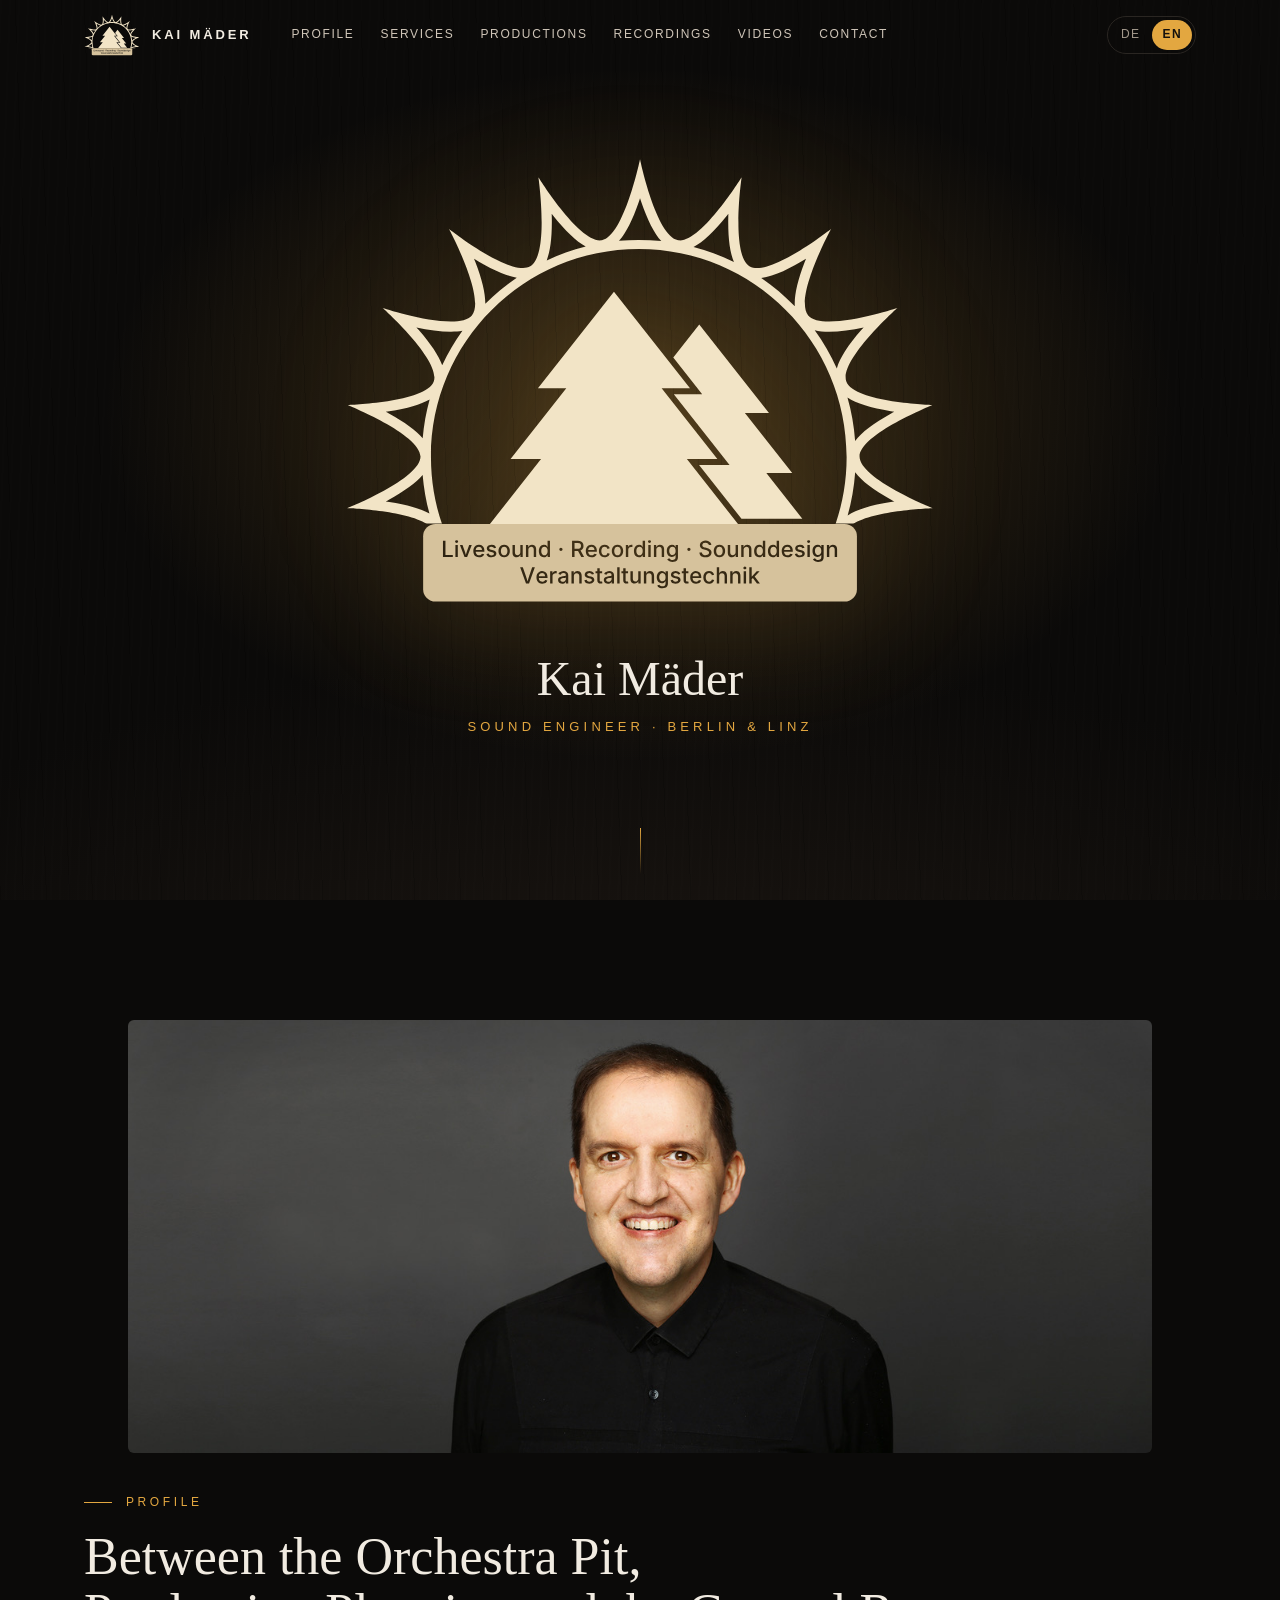
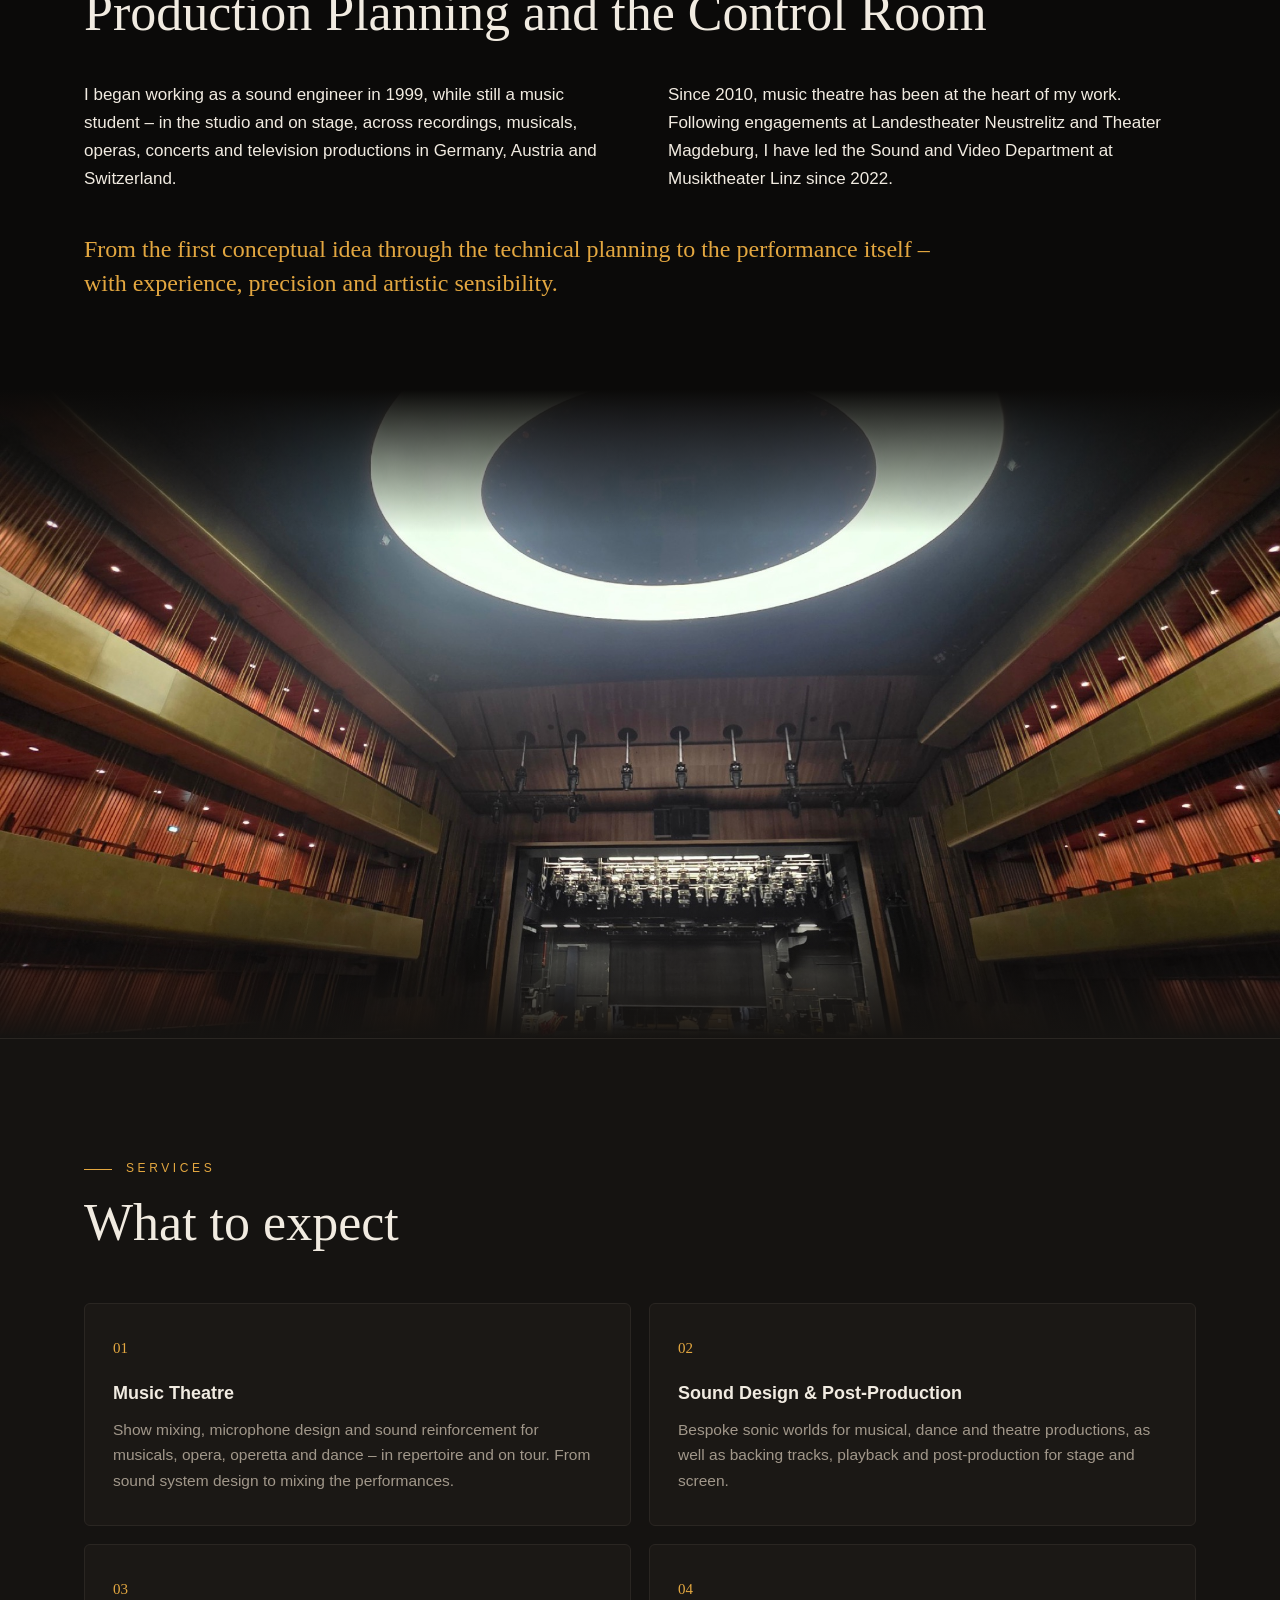
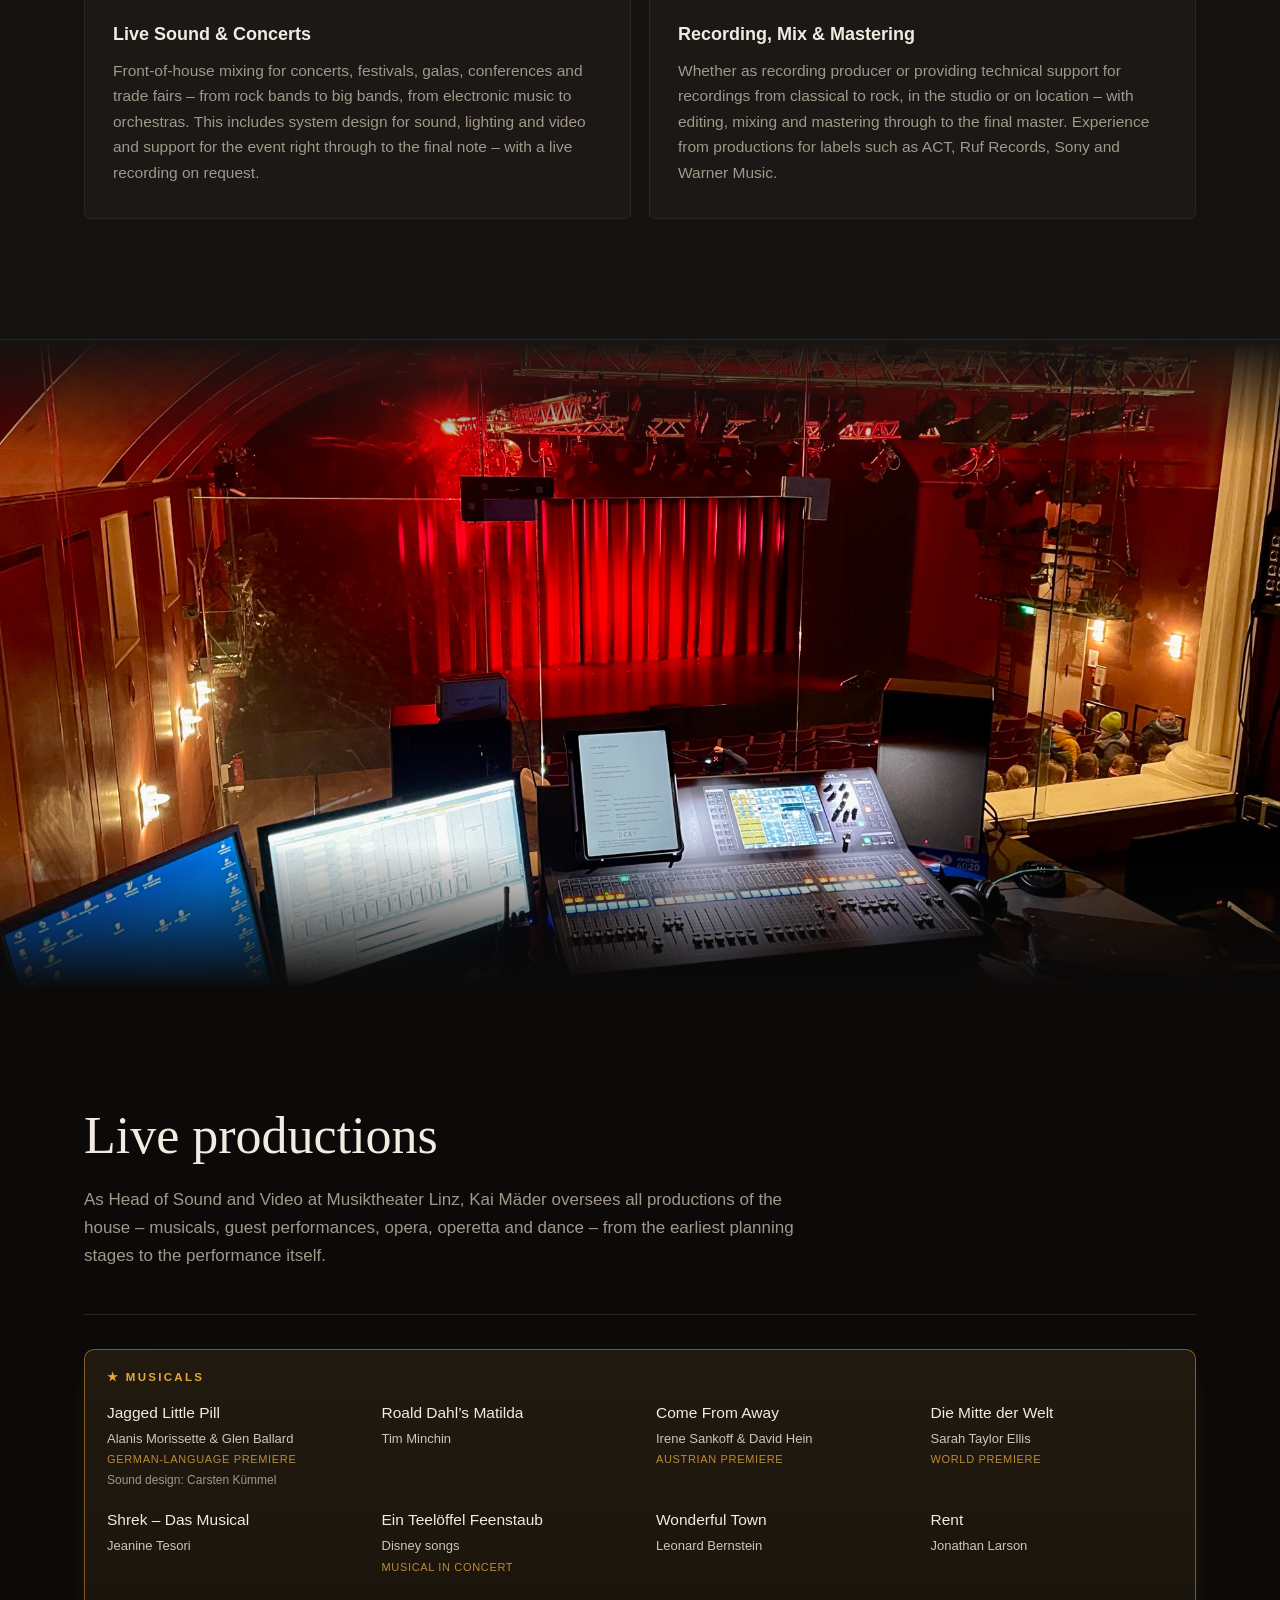
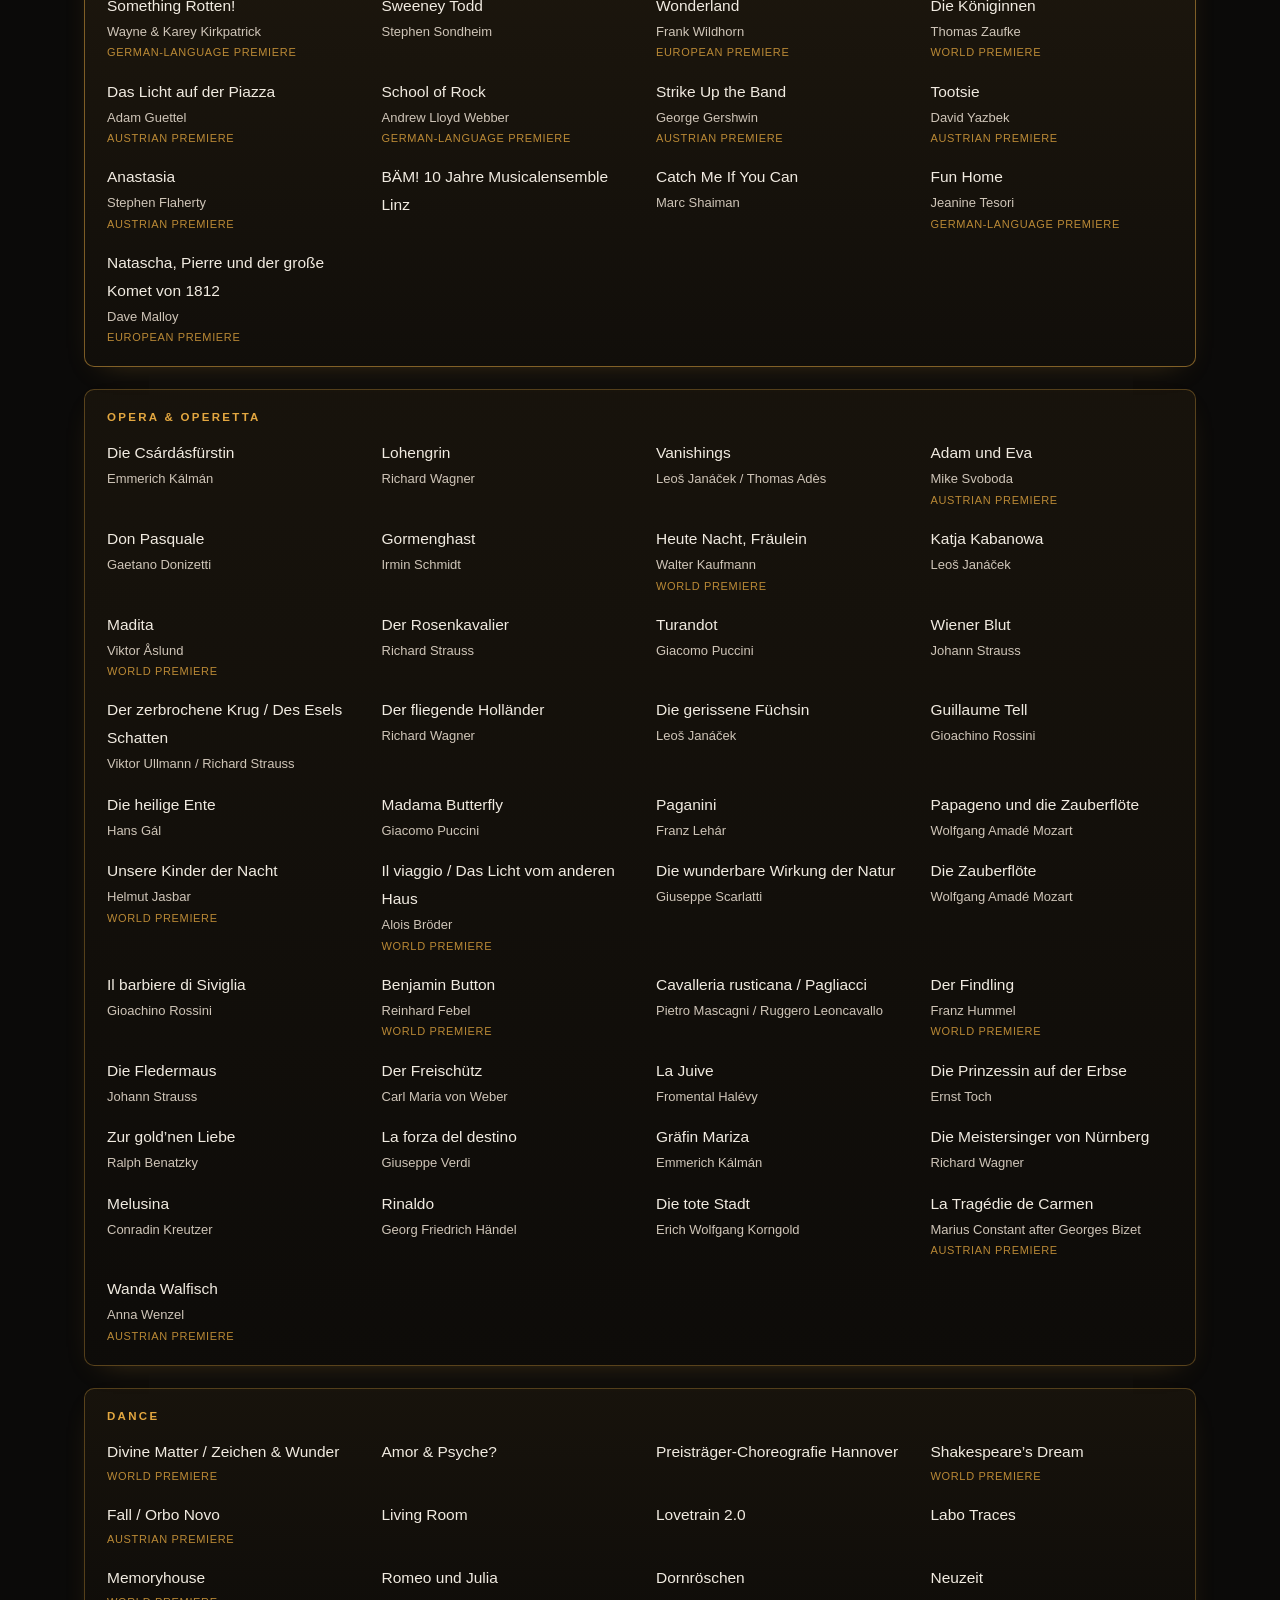
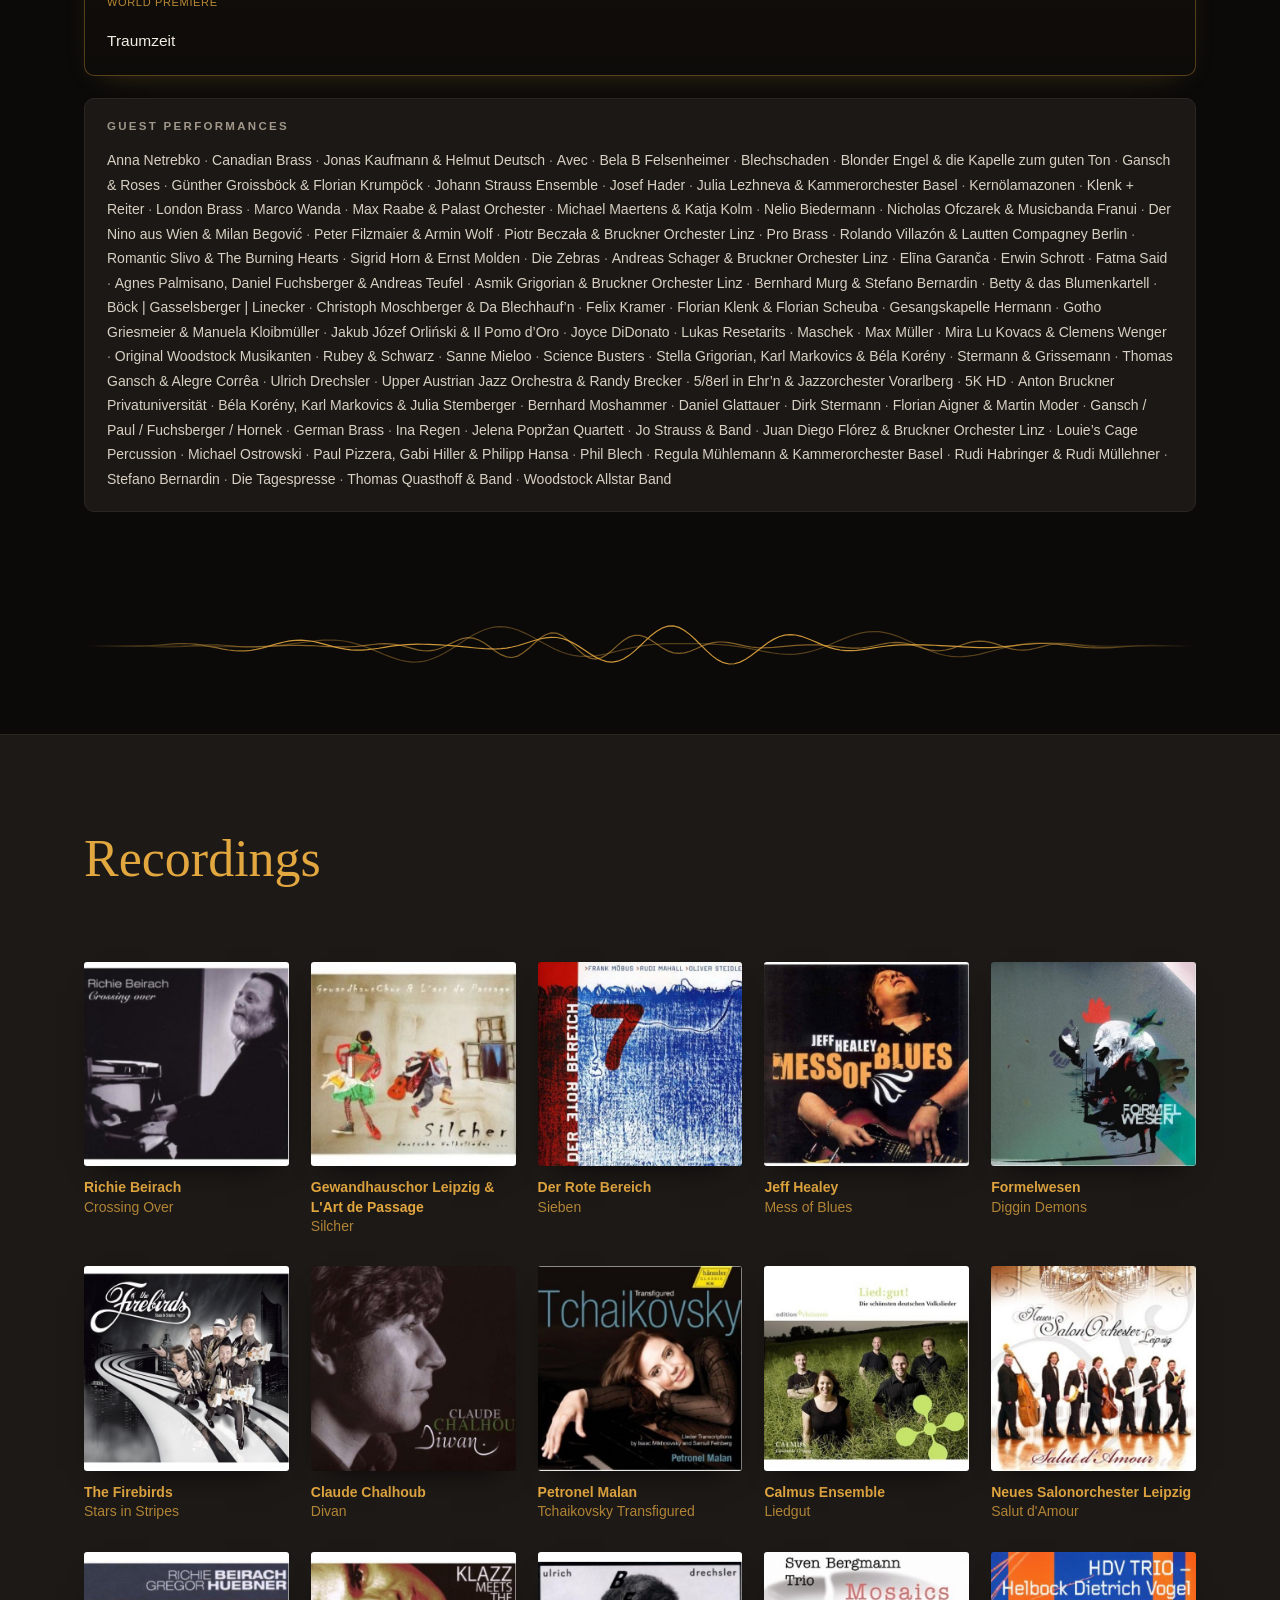
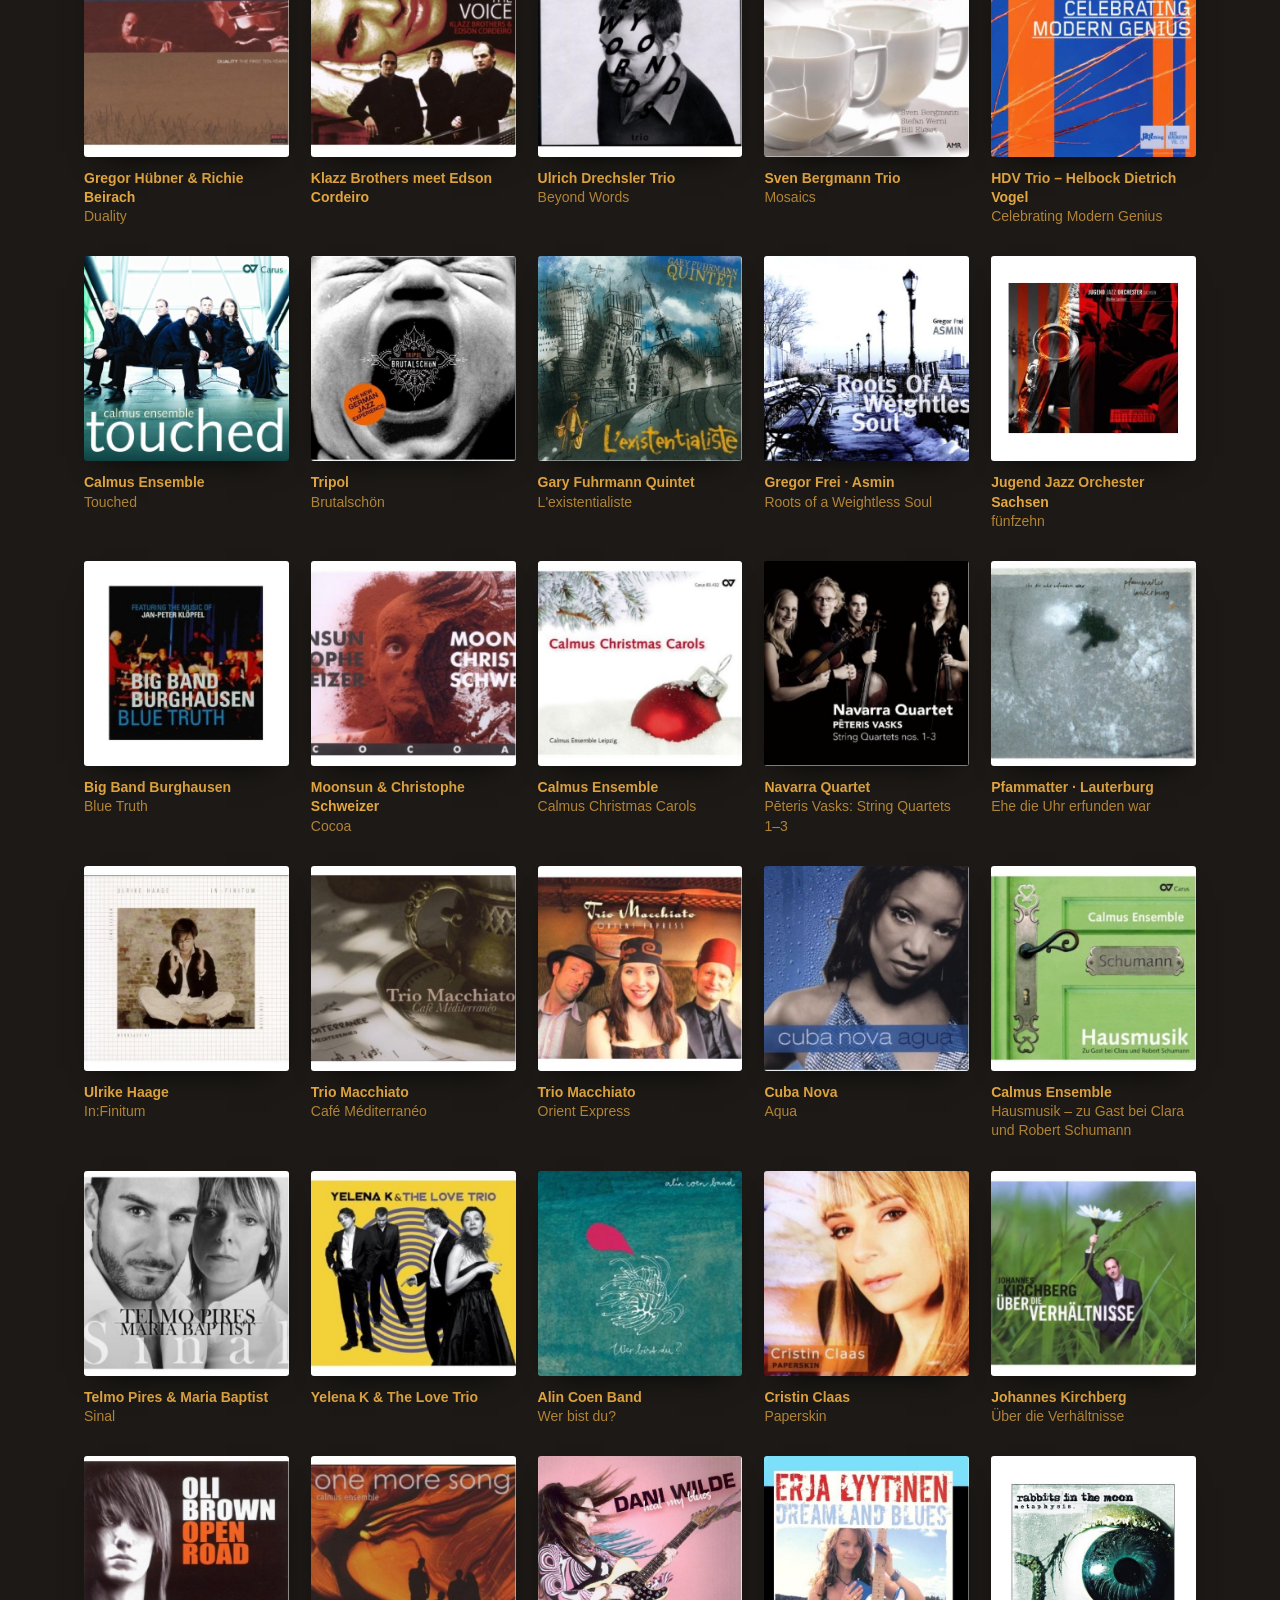
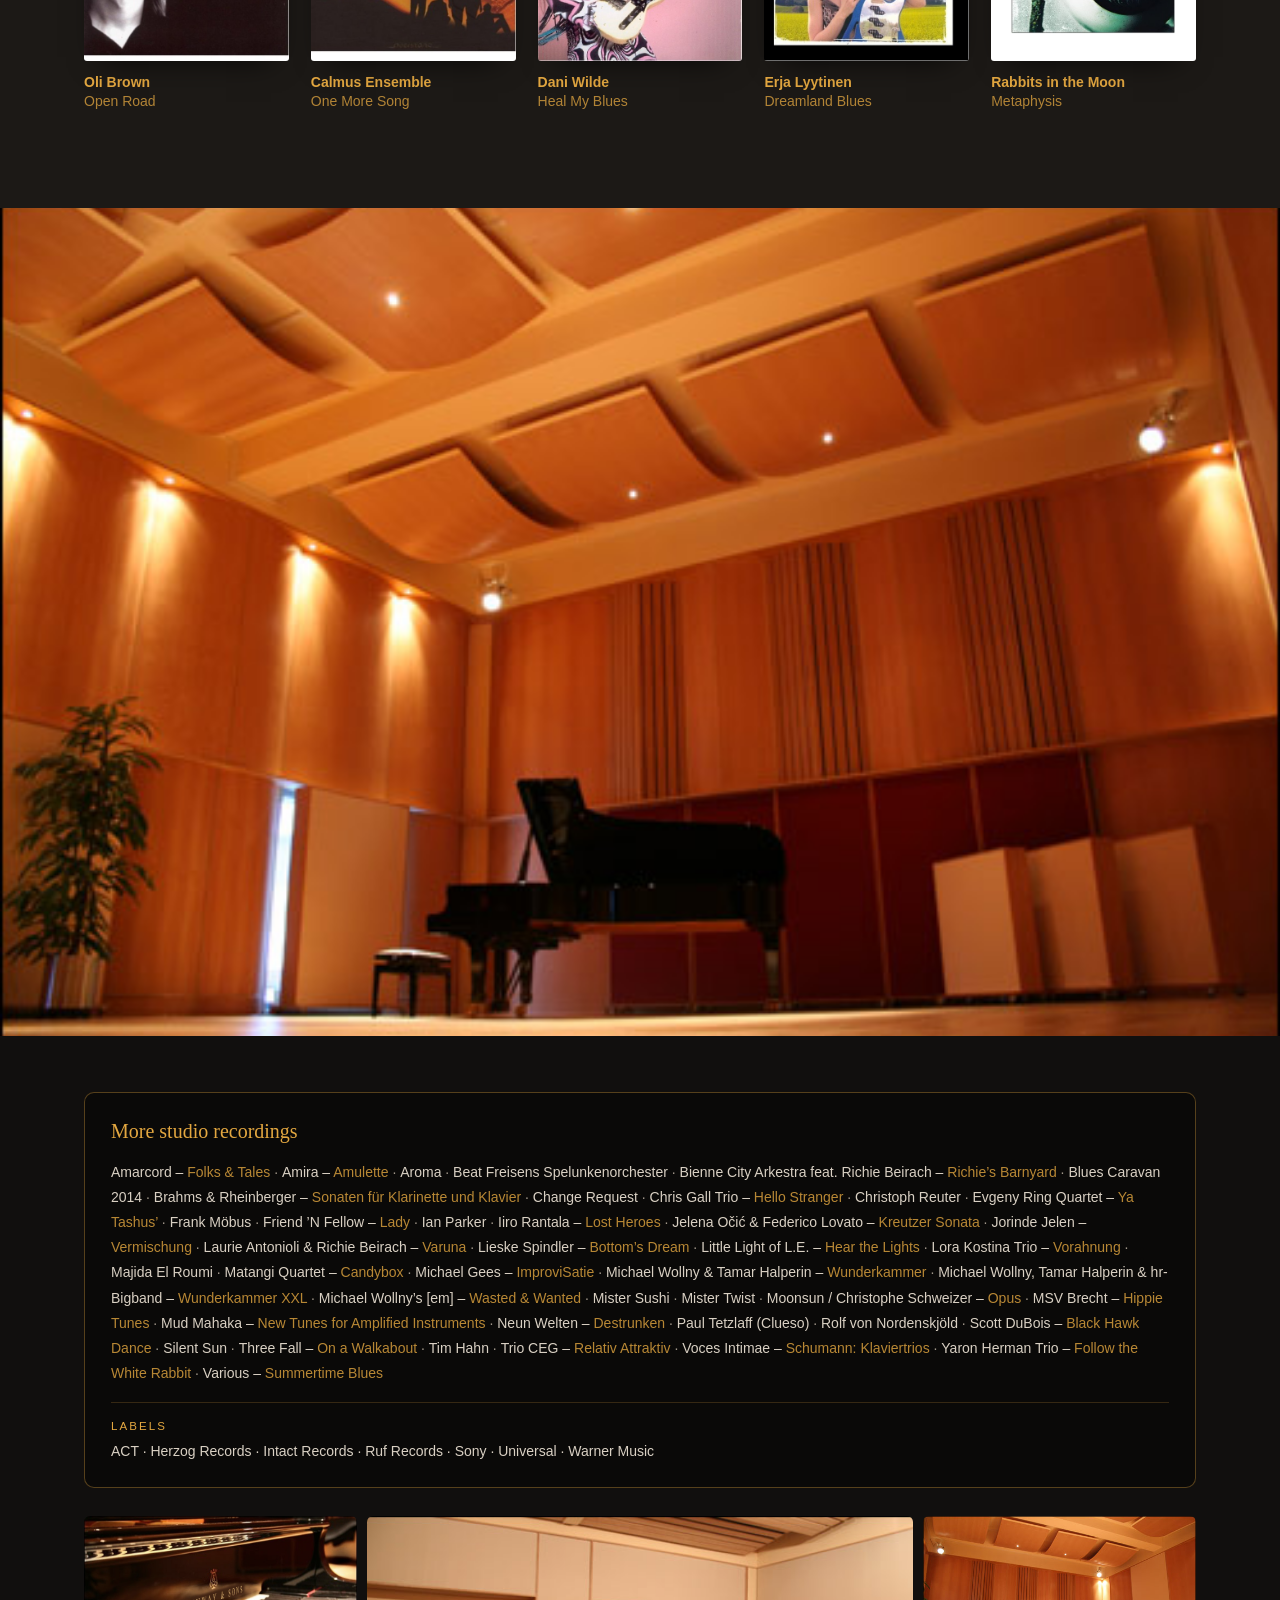
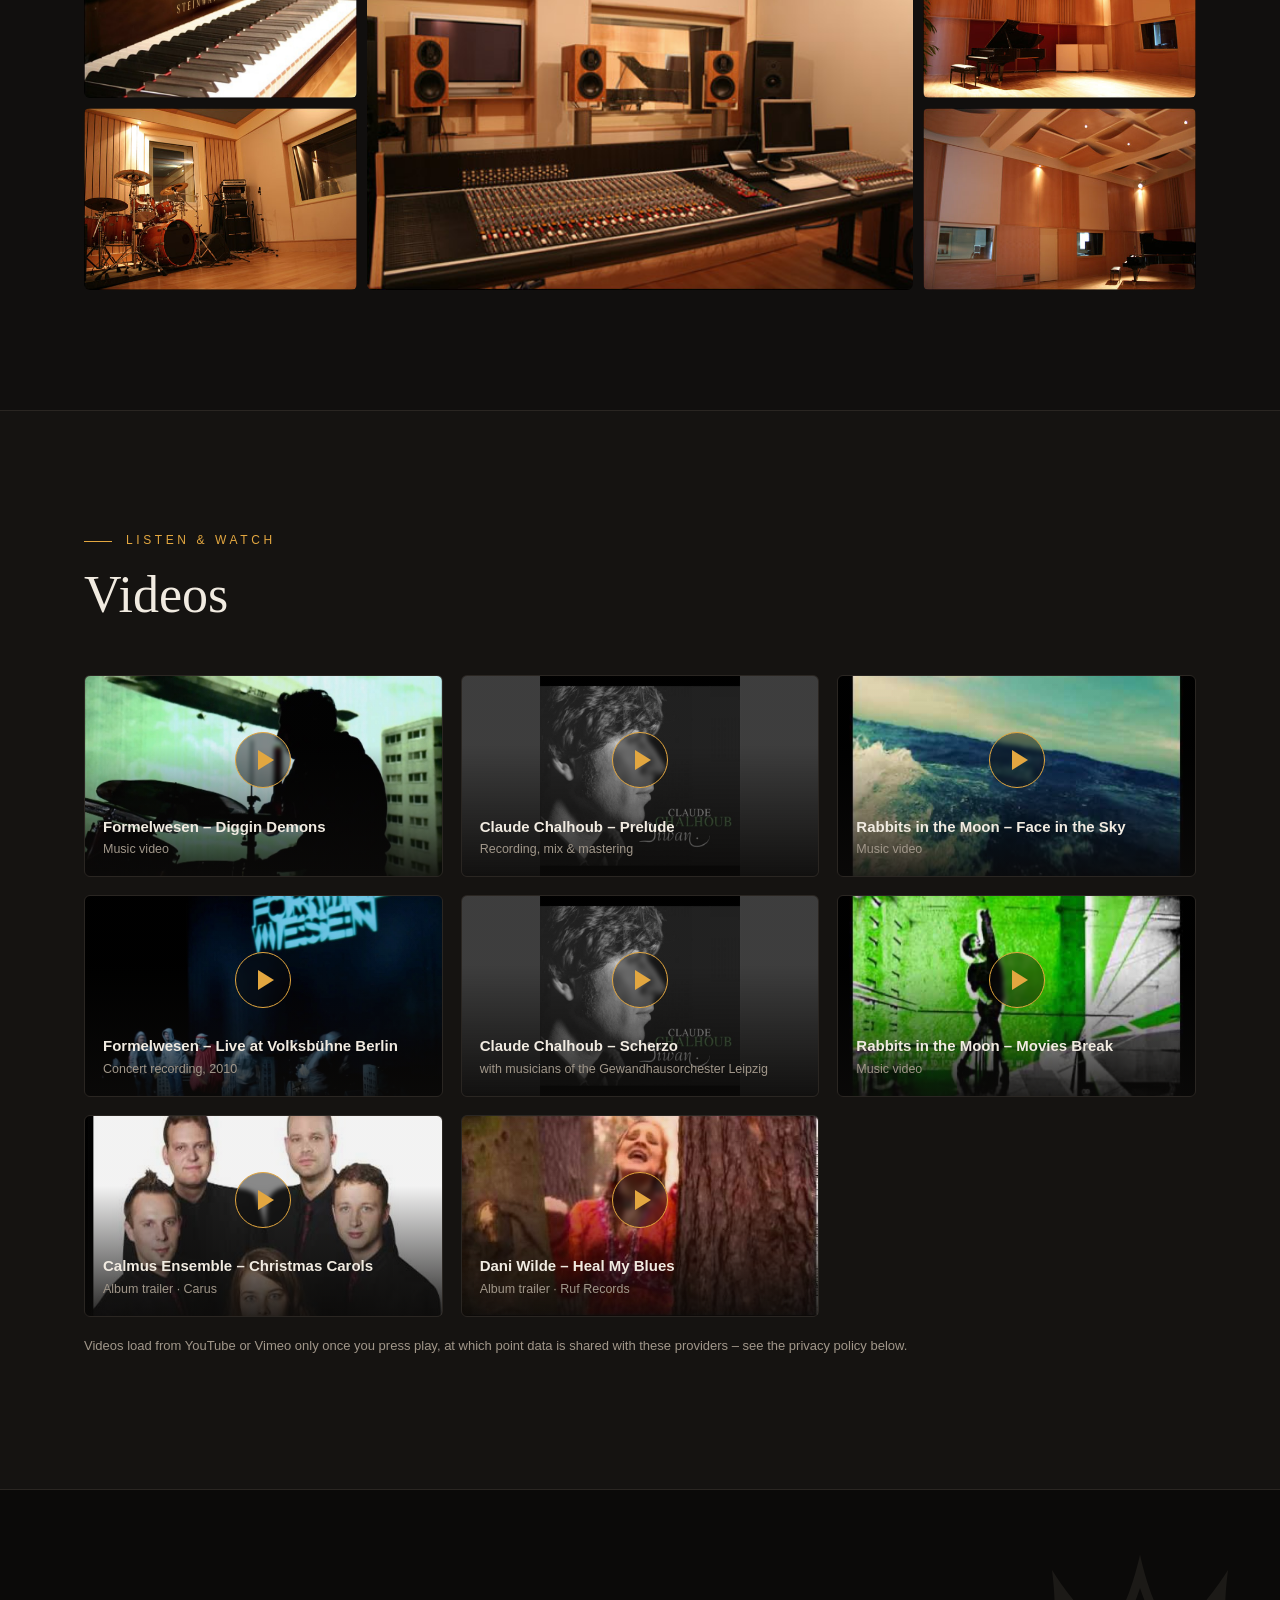
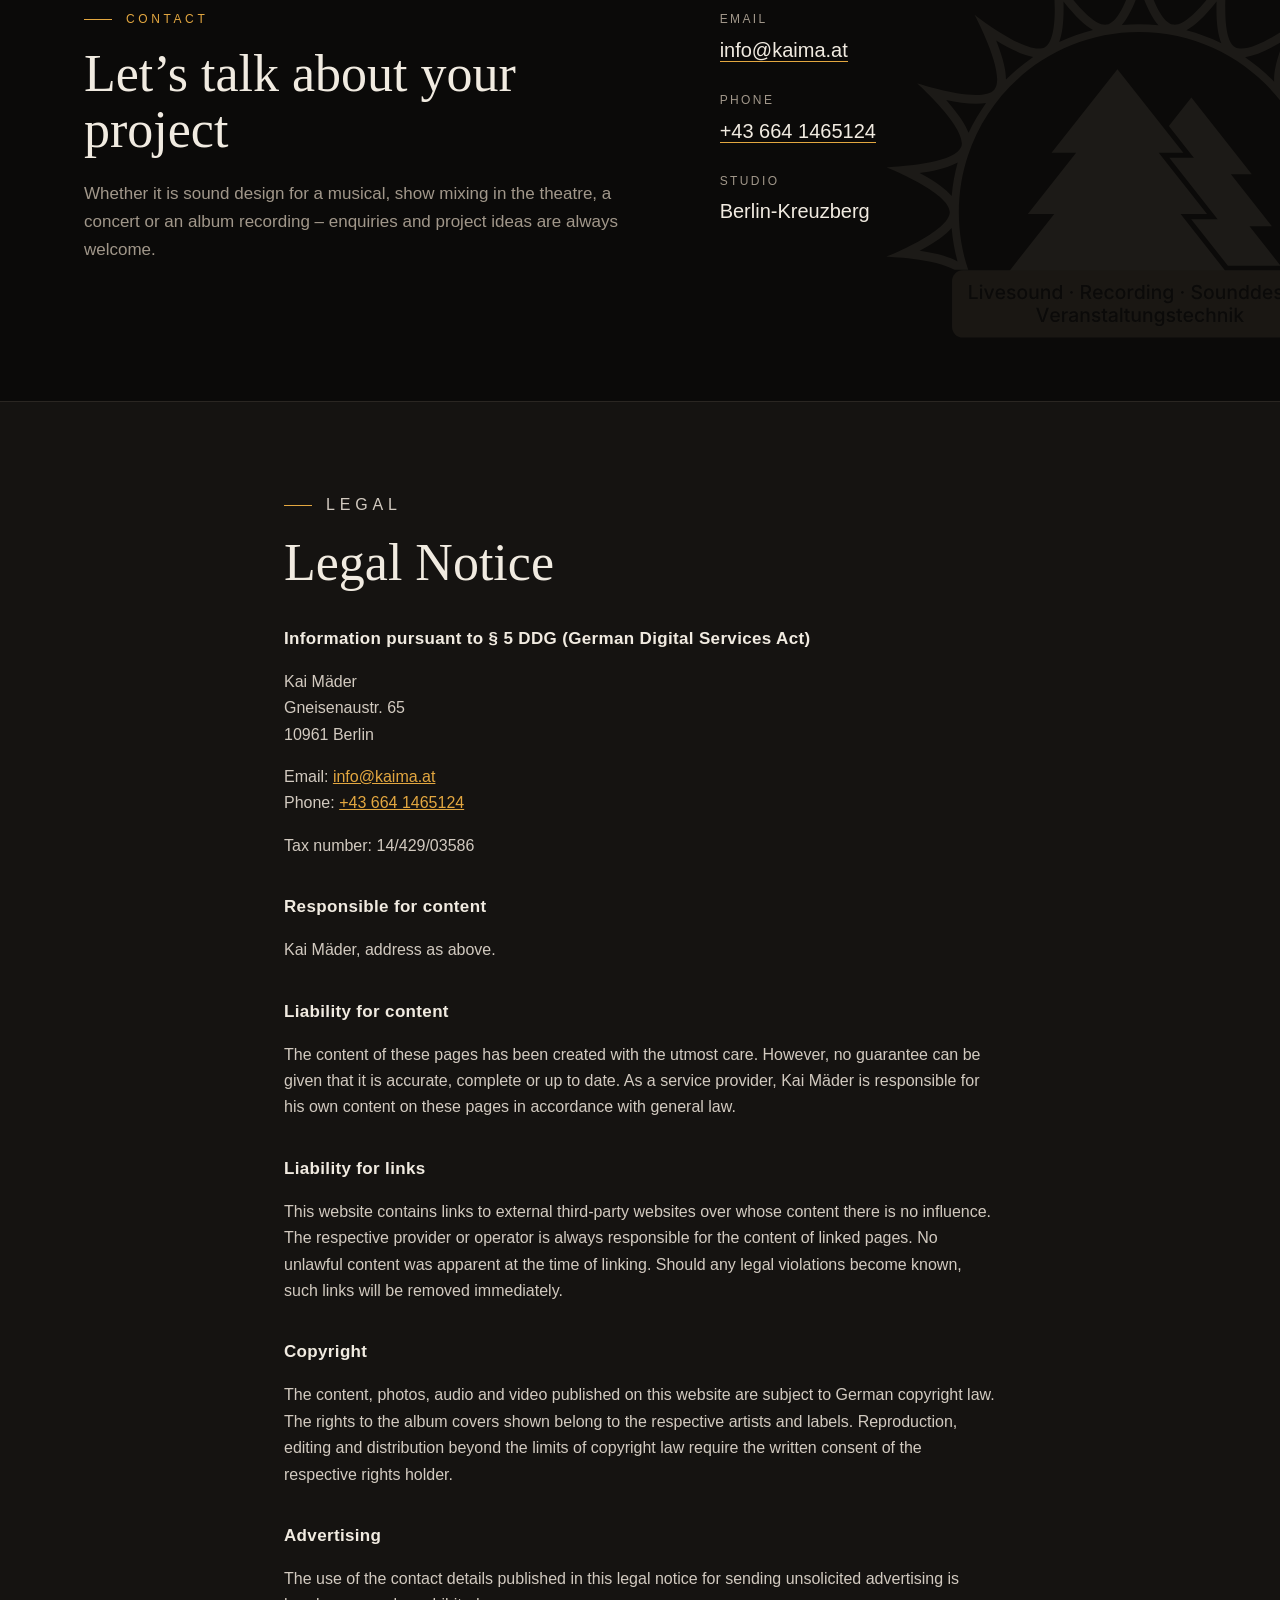
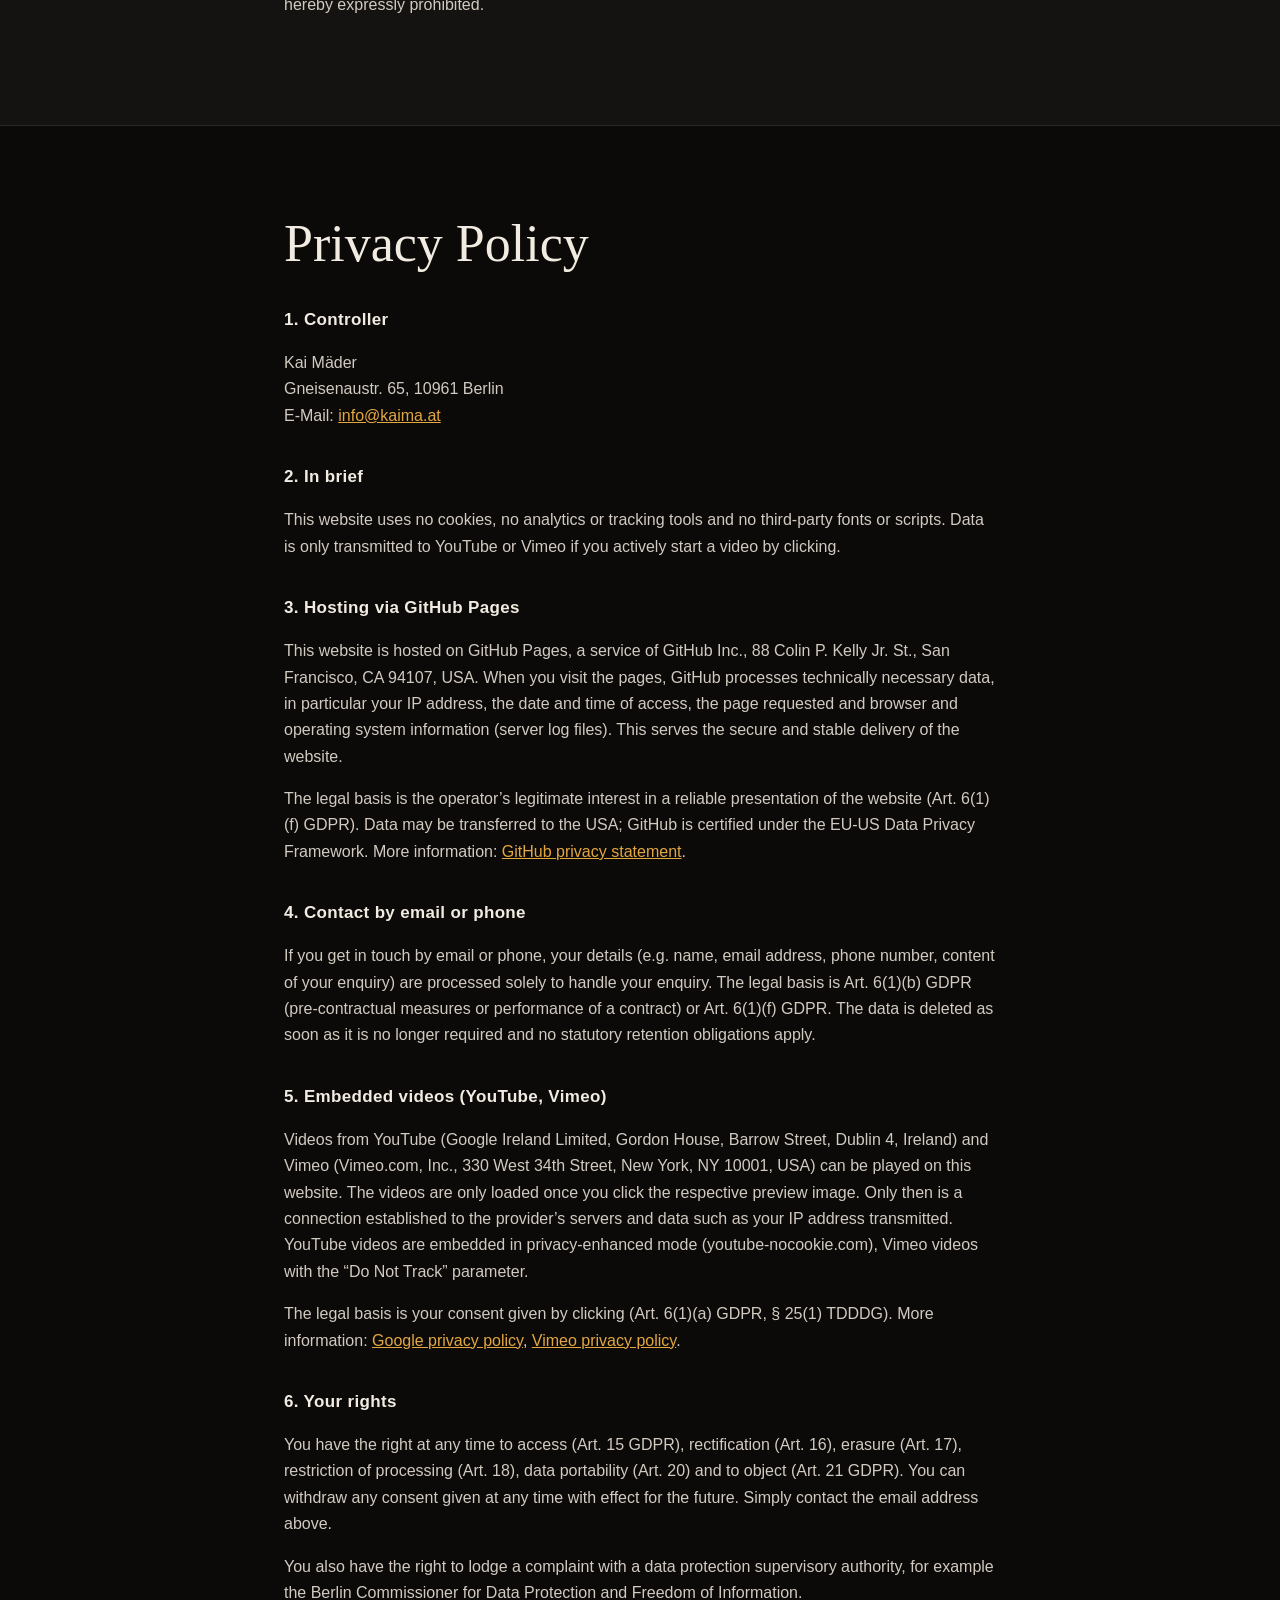
==== commit 49b3a659: "Profil-Porträt: ohne Verlauf, 1024 px breit, unverzerrt Co-Authored-By: Claude Opus 5.5 <noreply@ant" ====
--- a/index.html
+++ b/index.html
@@ -11,7 +11,7 @@
   <meta property="og:image" content="https://kaima.at/img/og-kaima.png">
   <meta property="og:type" content="website">
   <link rel="icon" href="img/logo-schwarz.svg?v=2" type="image/svg+xml">
-  <link rel="stylesheet" href="style.css?v=20261127a">
+  <link rel="stylesheet" href="style.css?v=20261127g">
 </head>
 <body>
 
--- a/style.css
+++ b/style.css
@@ -390,8 +390,6 @@
 .more-rec-labels { margin: 16px 0 0; padding-top: 14px; border-top: 1px solid rgba(227,167,64,.2); font-size: 14px; color: #d9d0c3; }
 .more-rec-labels span { display: block; margin-bottom: 4px; font-size: 11.5px; letter-spacing: .18em; text-transform: uppercase; color: var(--gold); }
 /* Porträt im Profil */
-.about-portrait { margin: 0 0 40px; }
-.about-portrait img { display: block; width: 100%; height: auto; max-height: 520px; object-fit: cover; object-position: 50% 30%;
-  -webkit-mask-image: radial-gradient(ellipse 50% 50% at 50% 50%, #000 52%, transparent 100%);
-          mask-image: radial-gradient(ellipse 50% 50% at 50% 50%, #000 52%, transparent 100%); }
-@media (max-width: 720px) { .about-portrait img { aspect-ratio: 4 / 3; object-position: 52% 20%; } .about-portrait { margin-bottom: 28px; } }
+.about-portrait { --pw: min(1024px, calc(100vw - 48px)); width: var(--pw); margin: 0 0 40px calc((100% - var(--pw)) / 2); }
+.about-portrait img { display: block; width: 100%; height: auto; object-fit: cover; border-radius: 6px; }
+@media (max-width: 720px) { .about-portrait img { aspect-ratio: 5 / 3; object-fit: cover; object-position: 52% 22%; } .about-portrait { --pw: calc(100vw - 32px); margin-bottom: 28px; } }
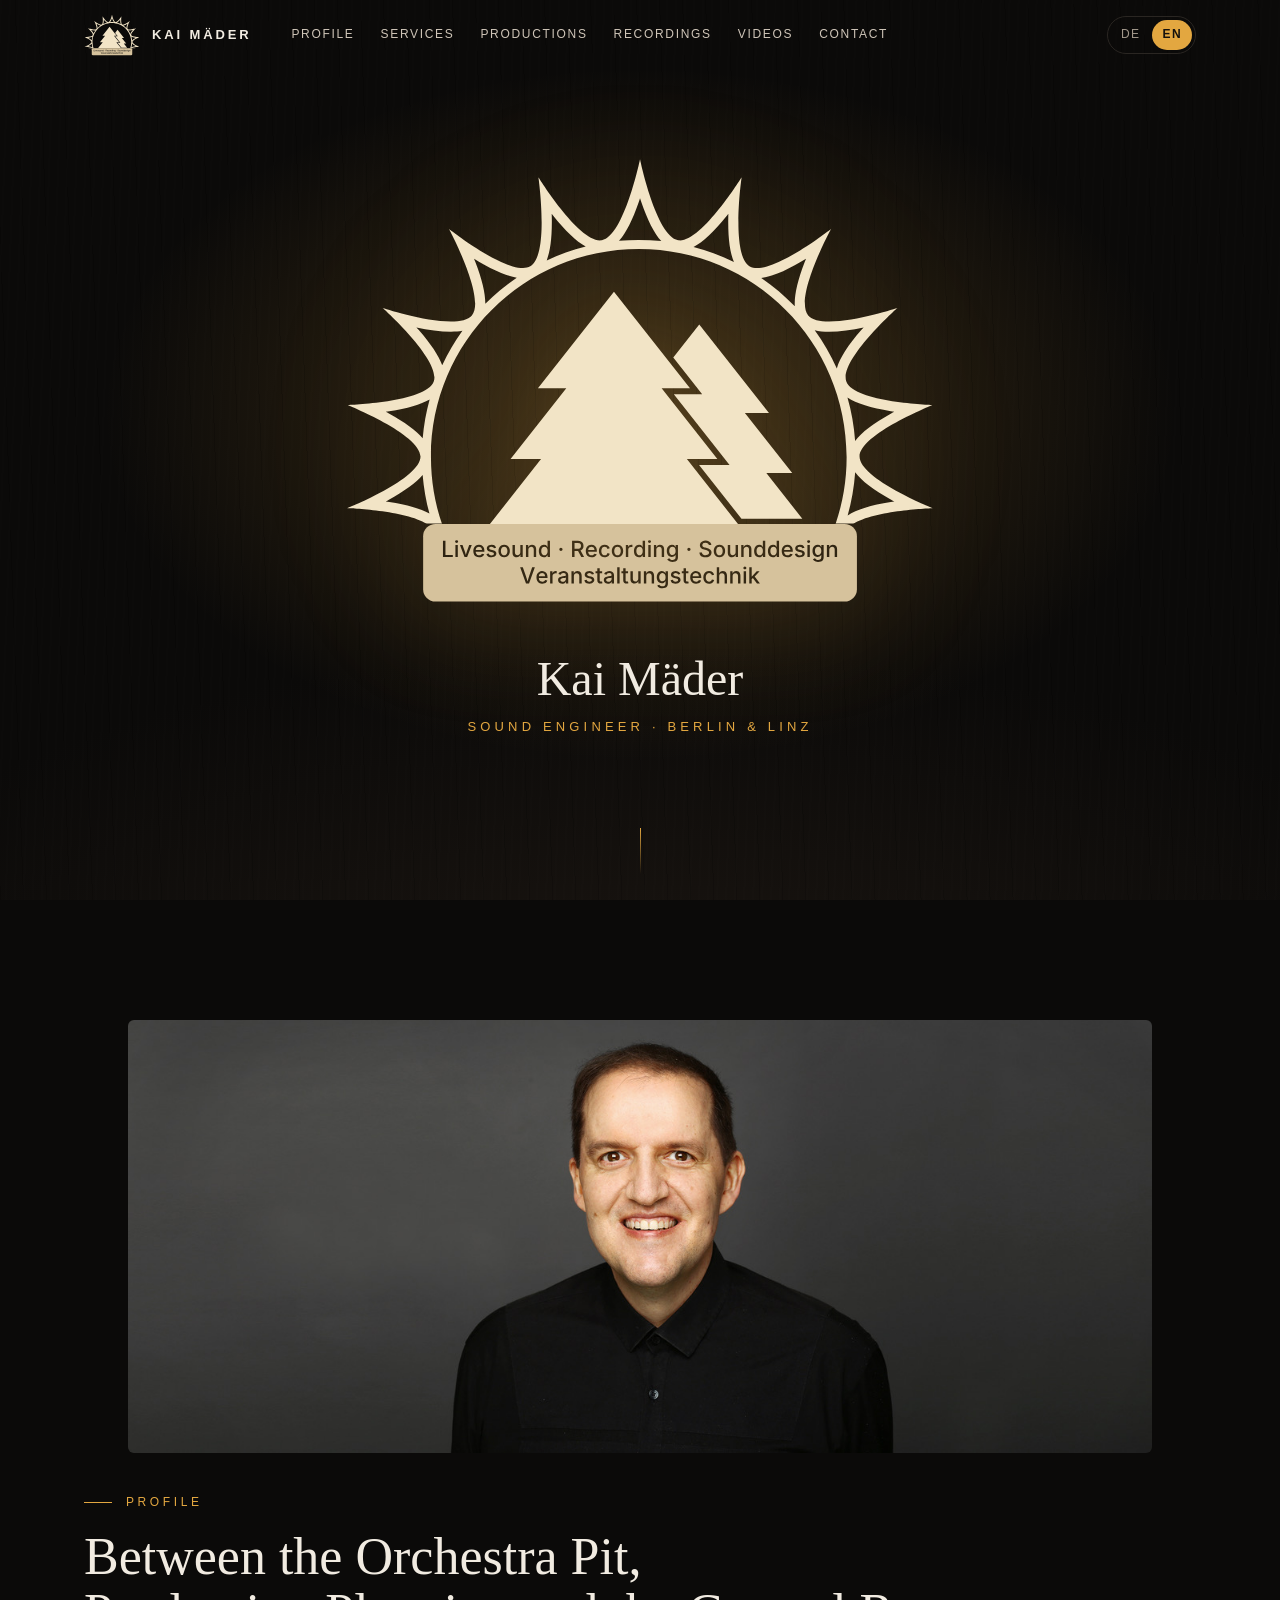
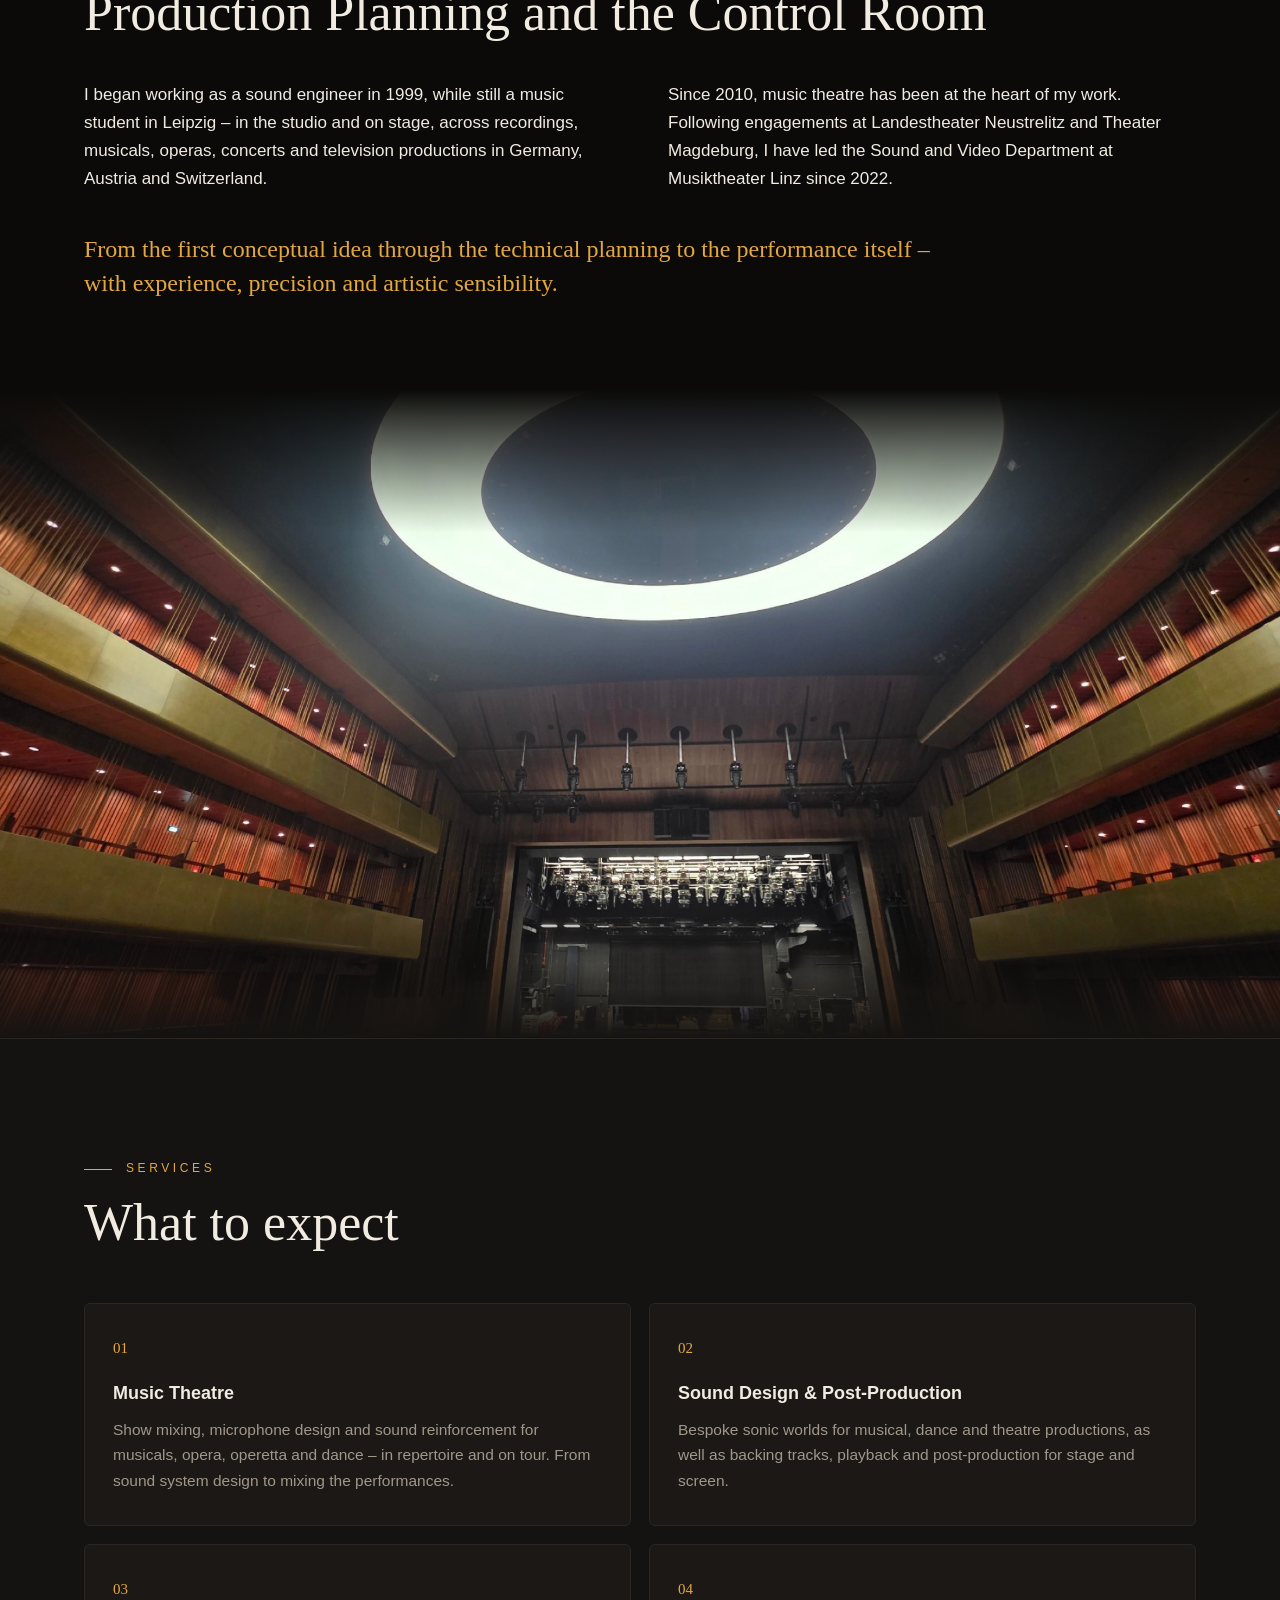
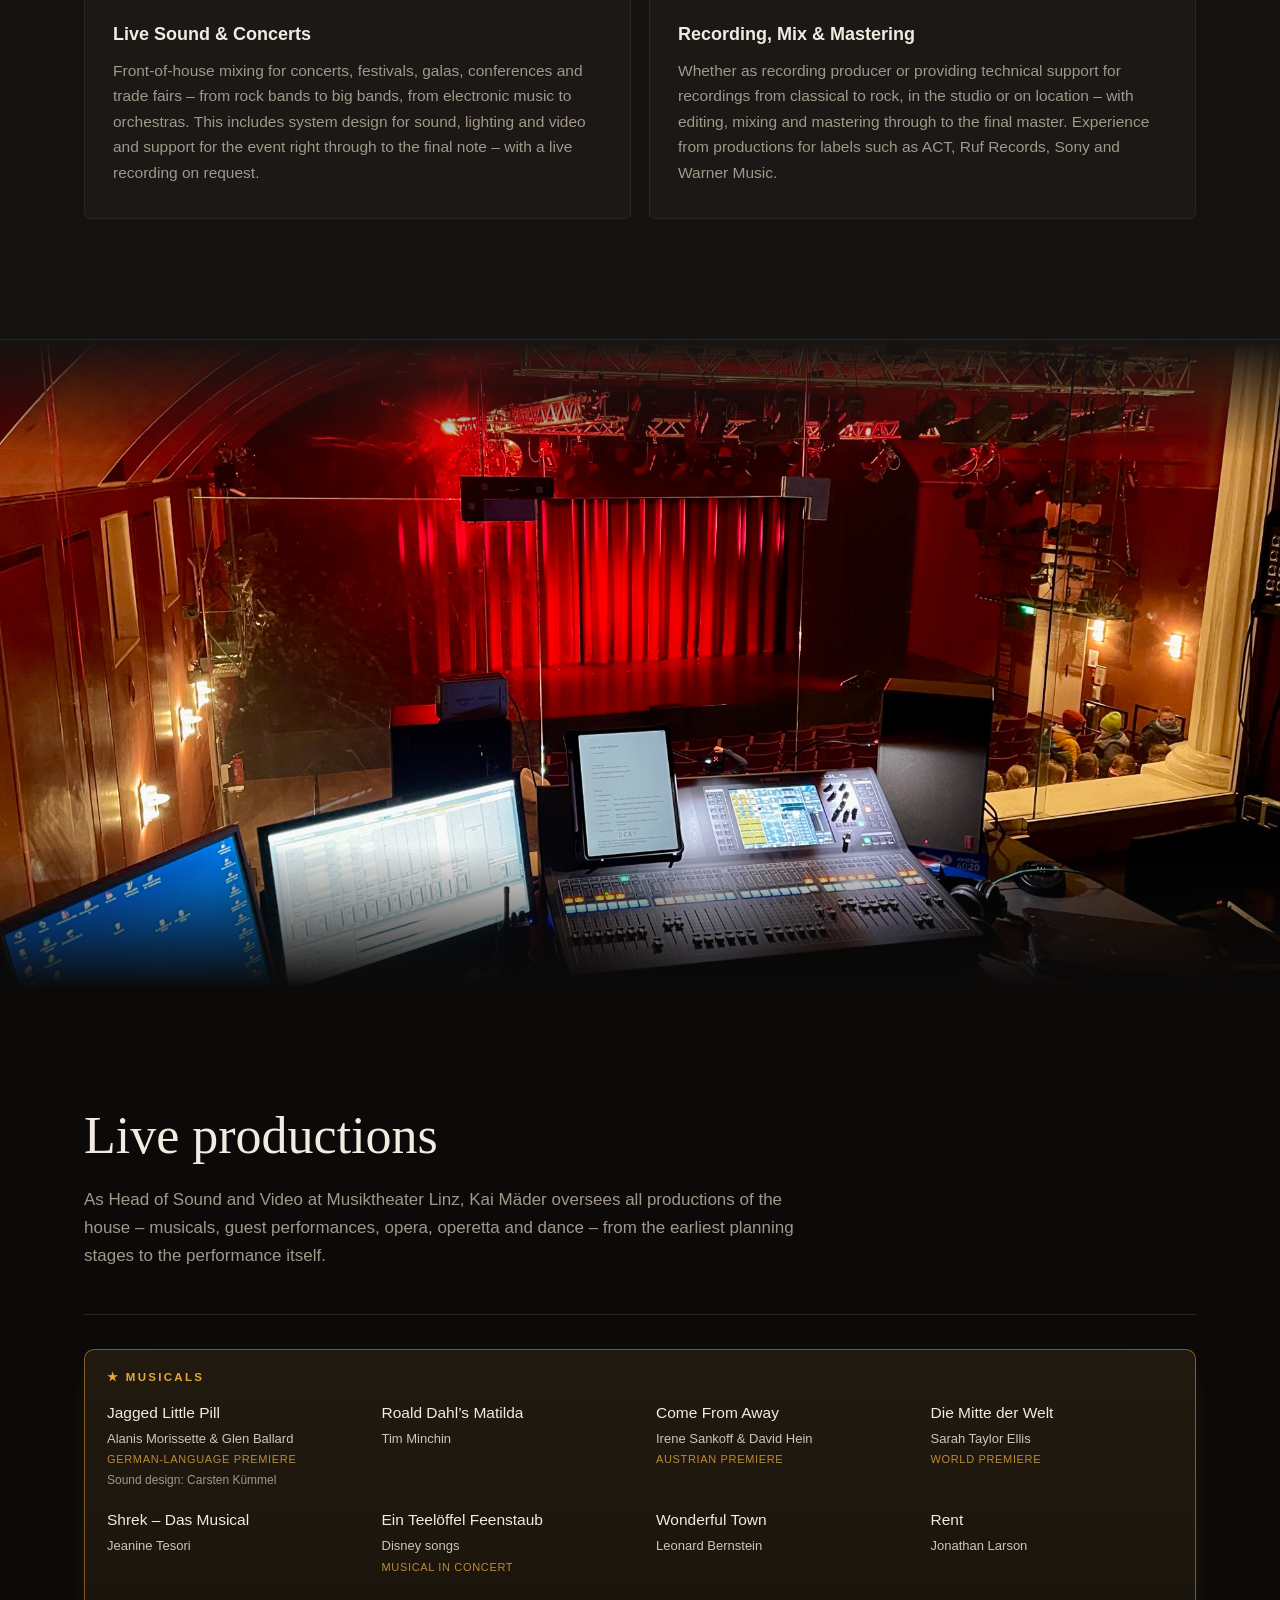
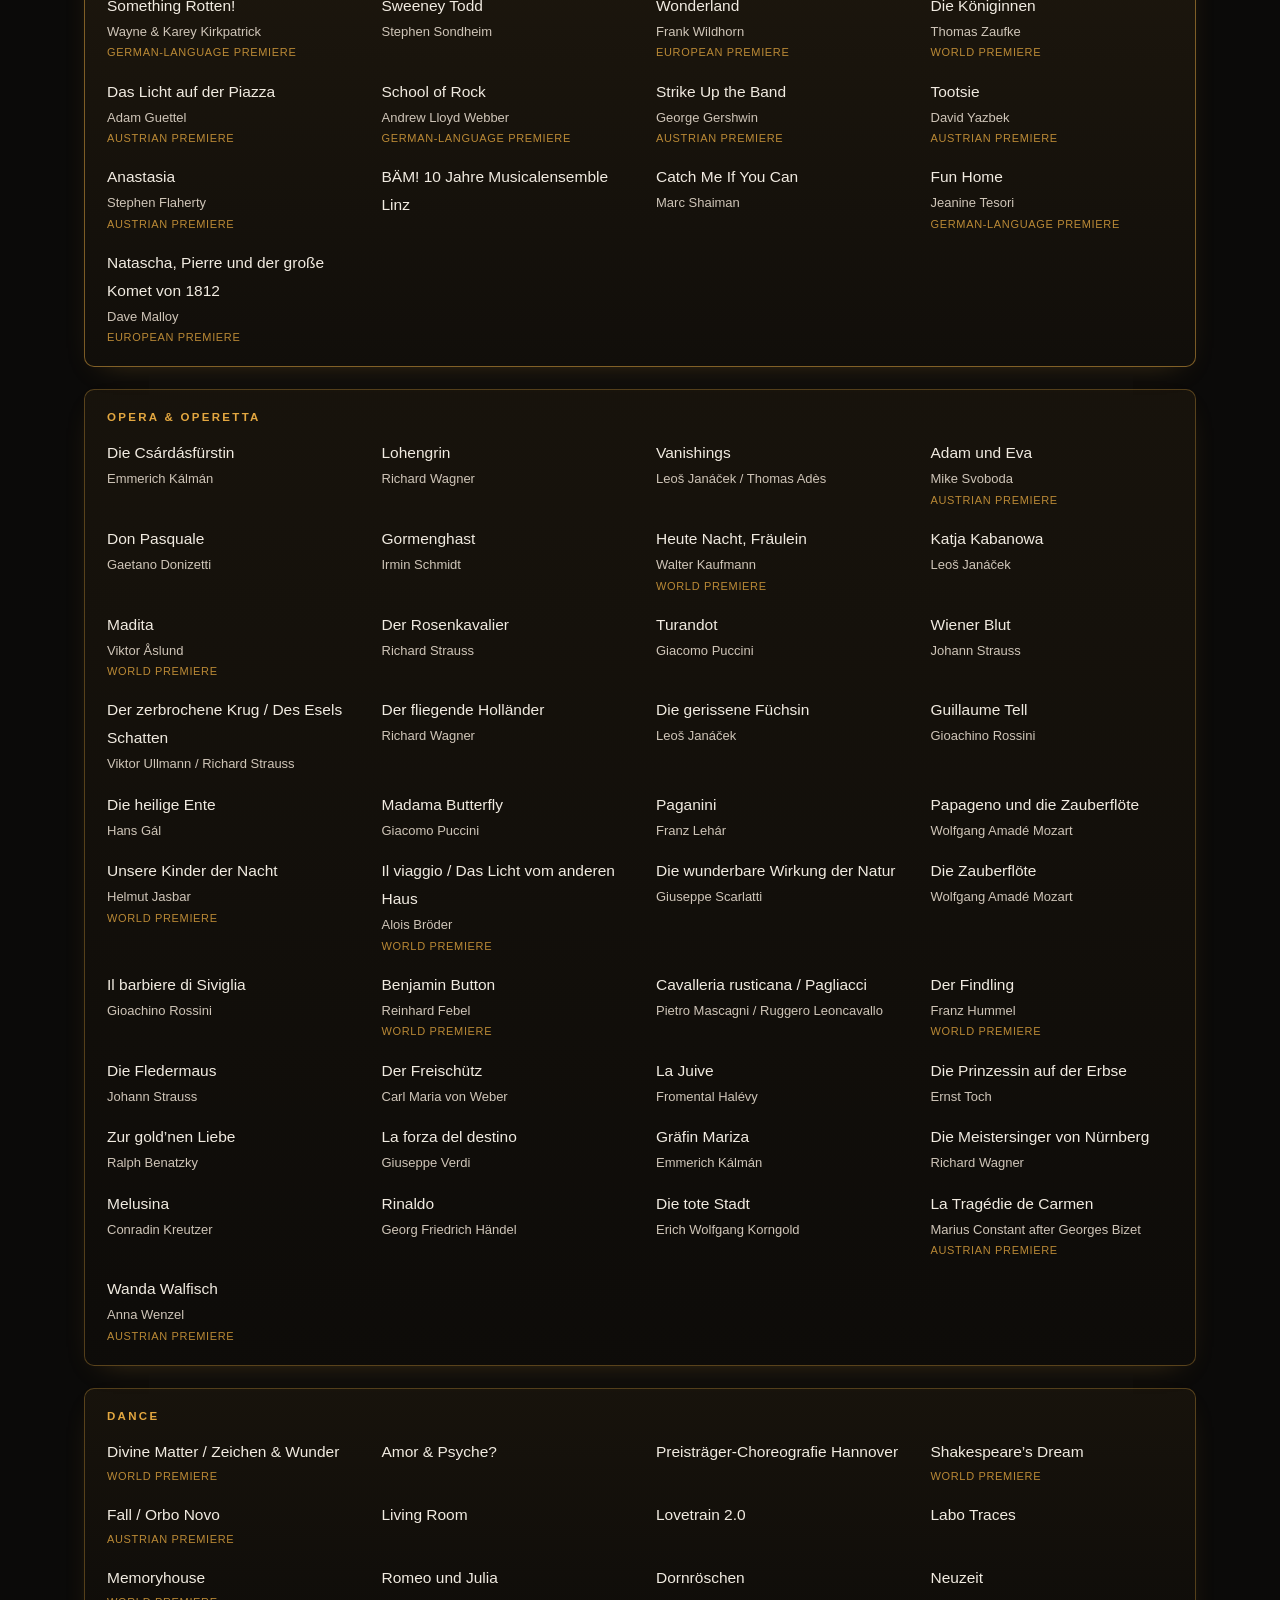
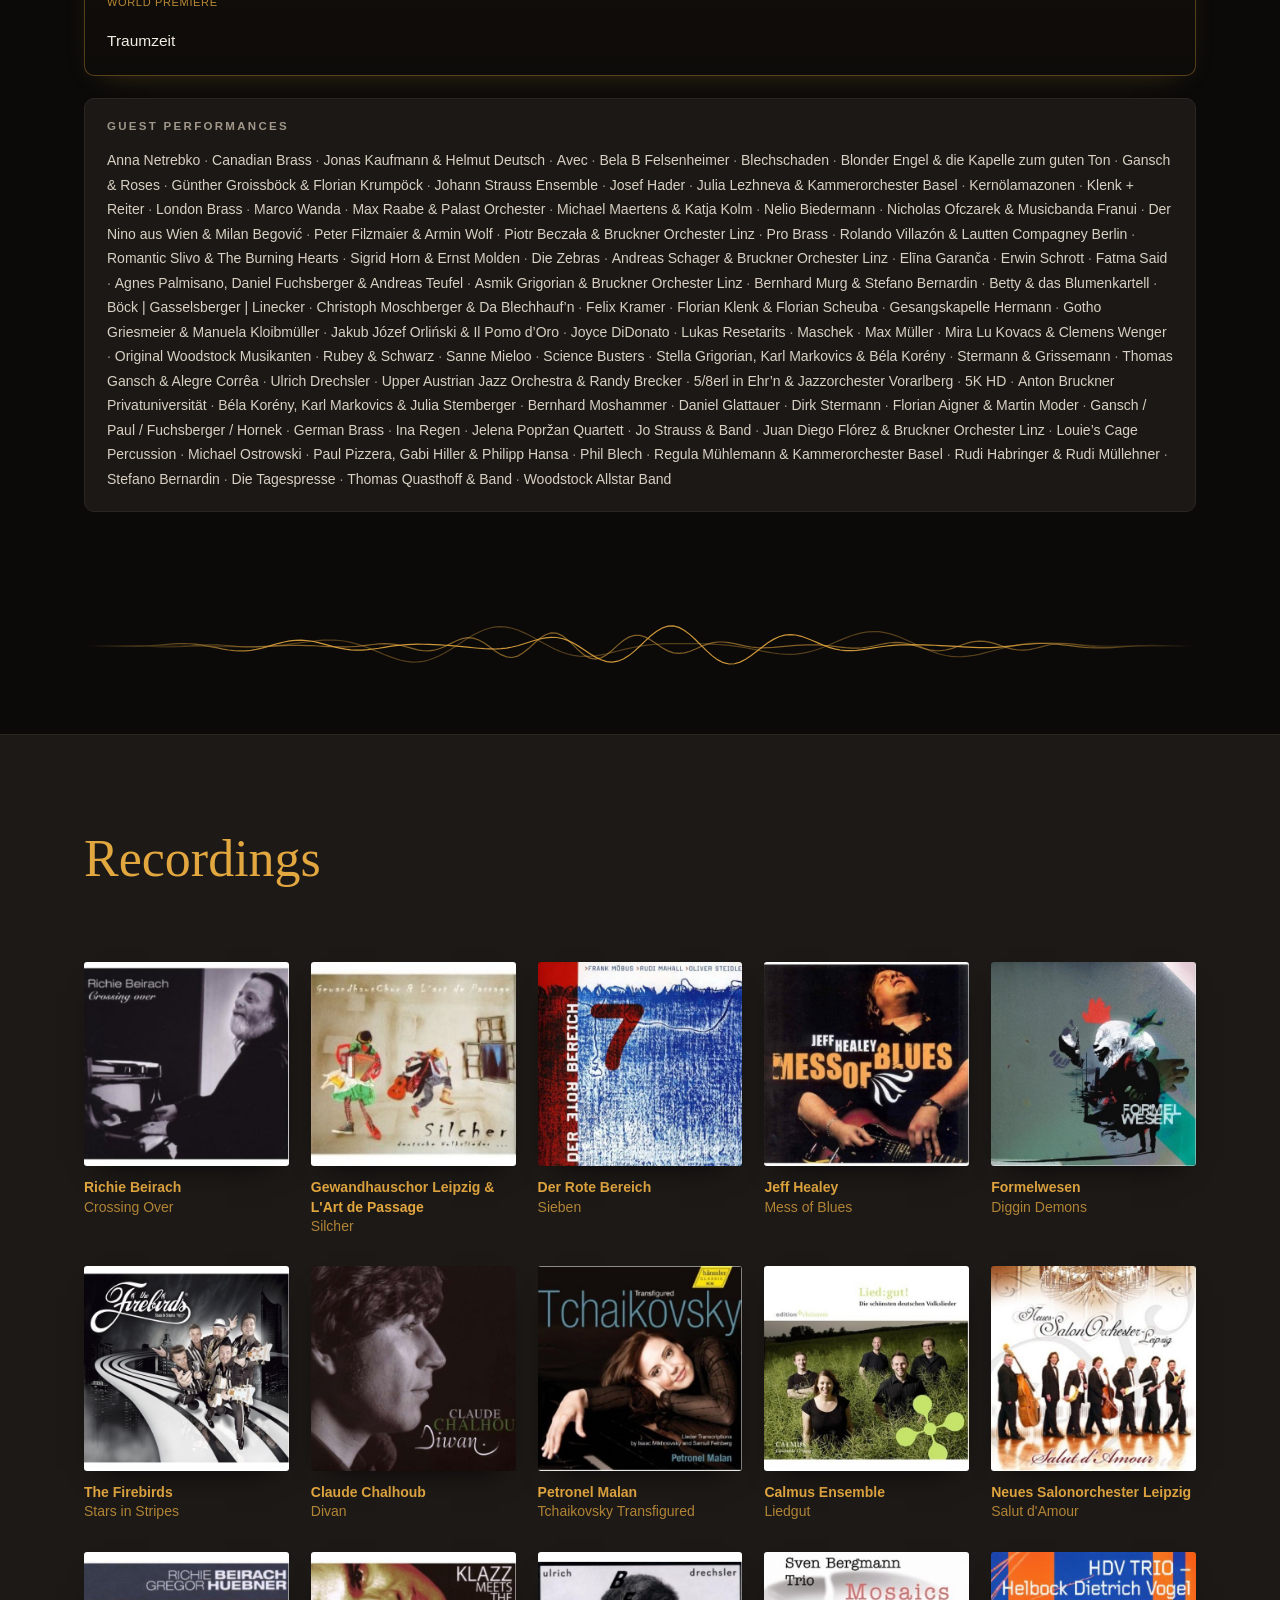
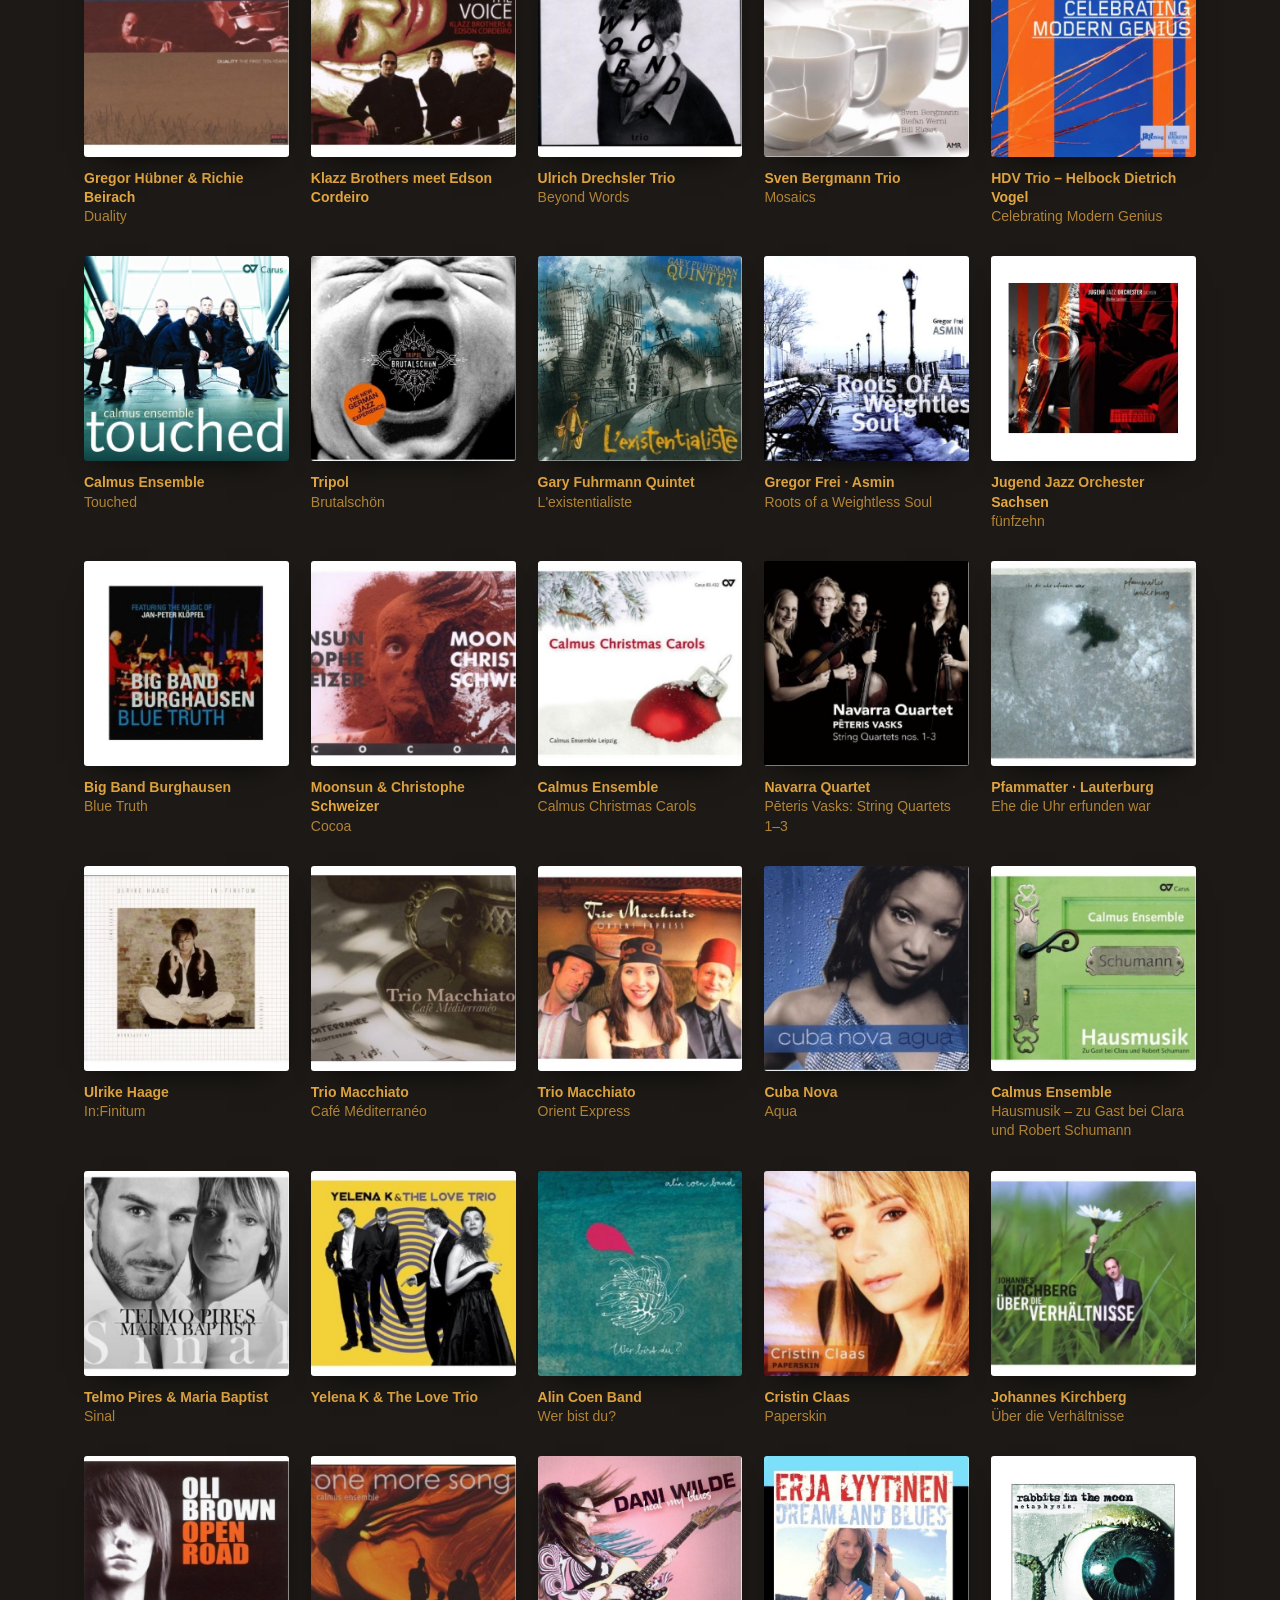
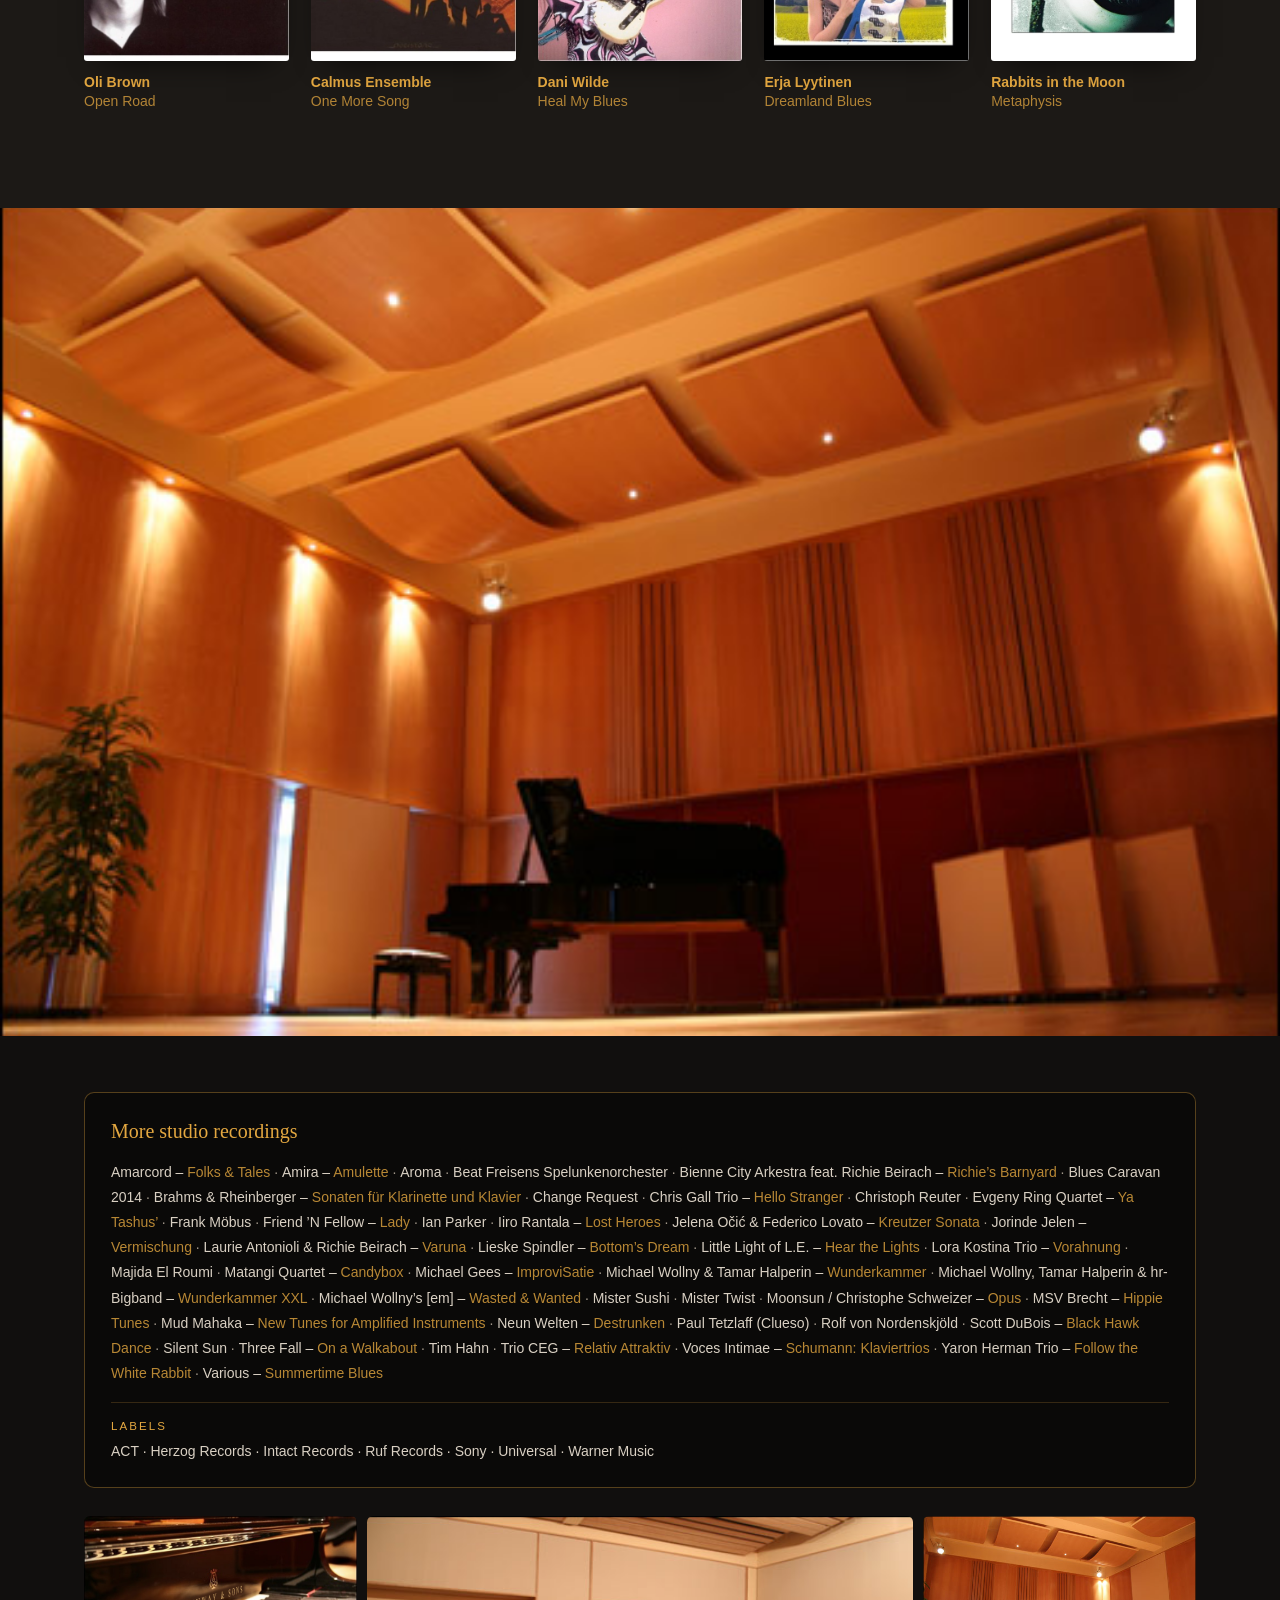
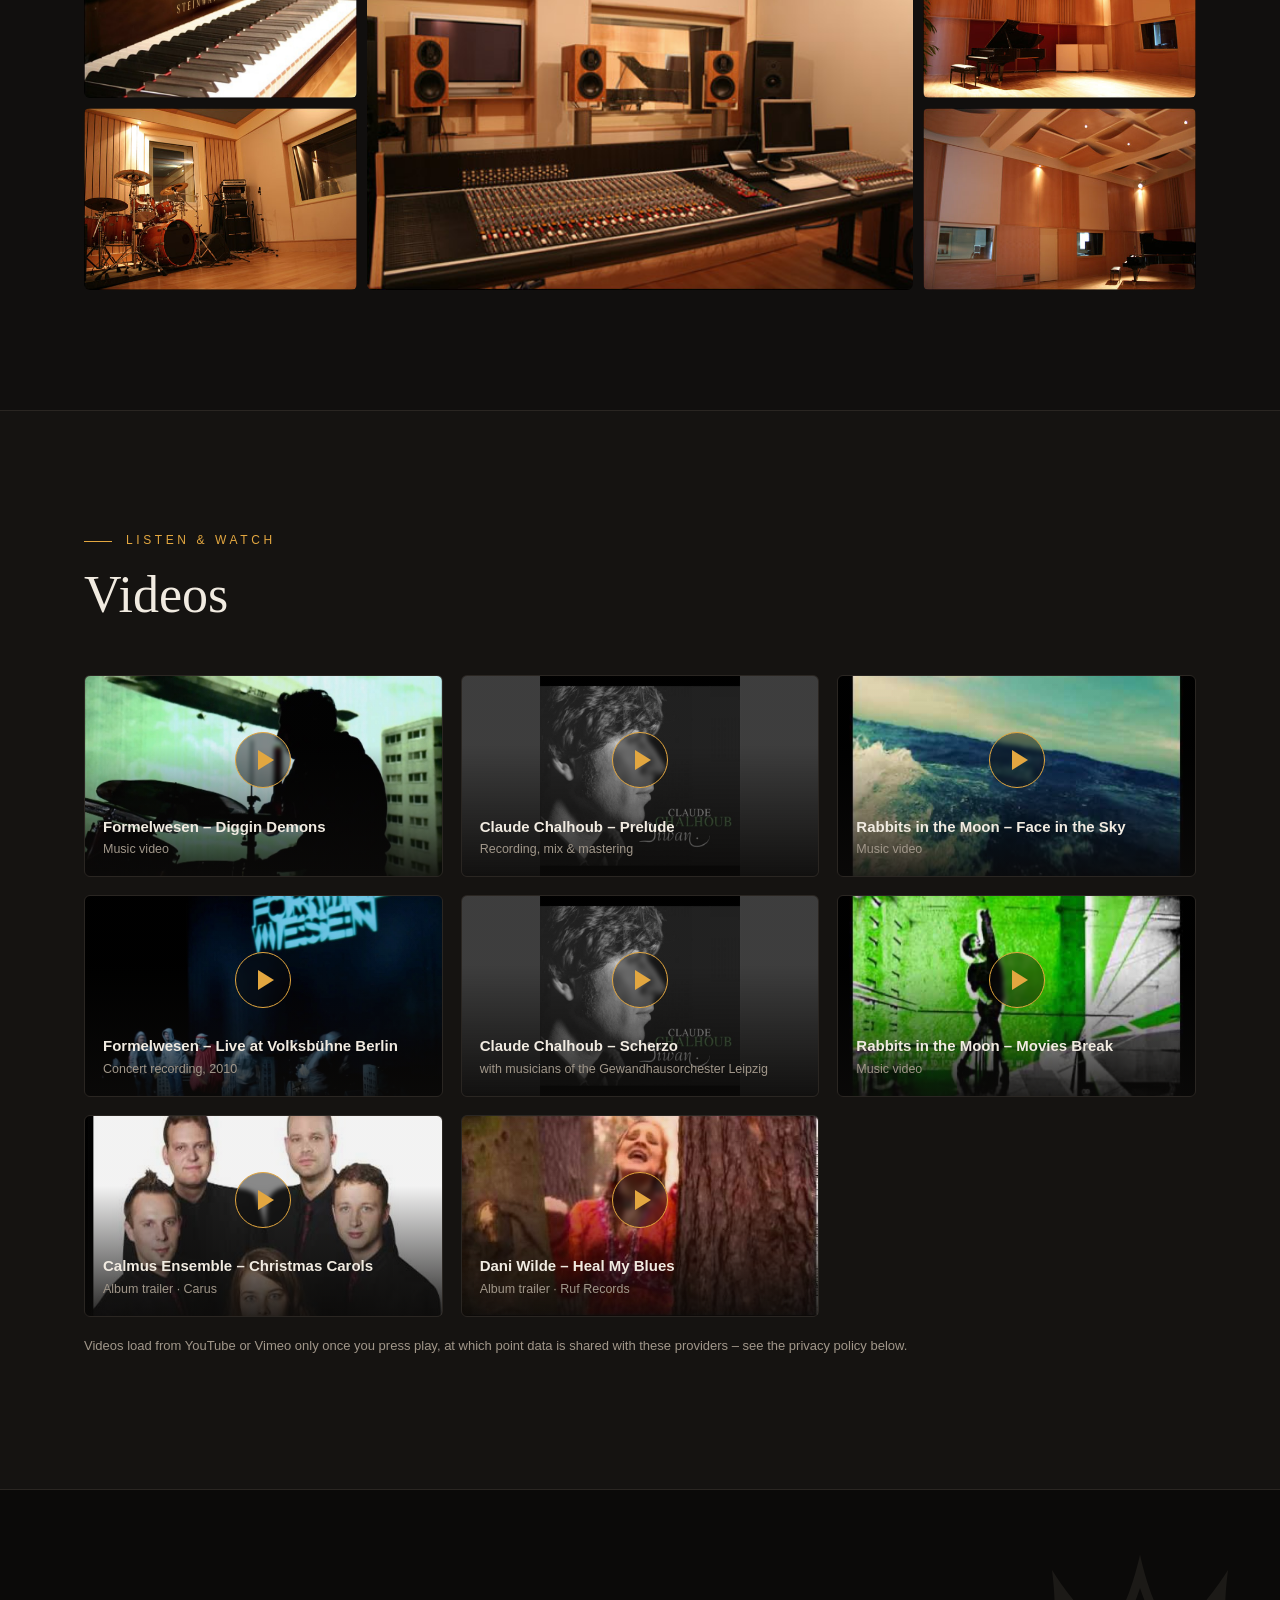
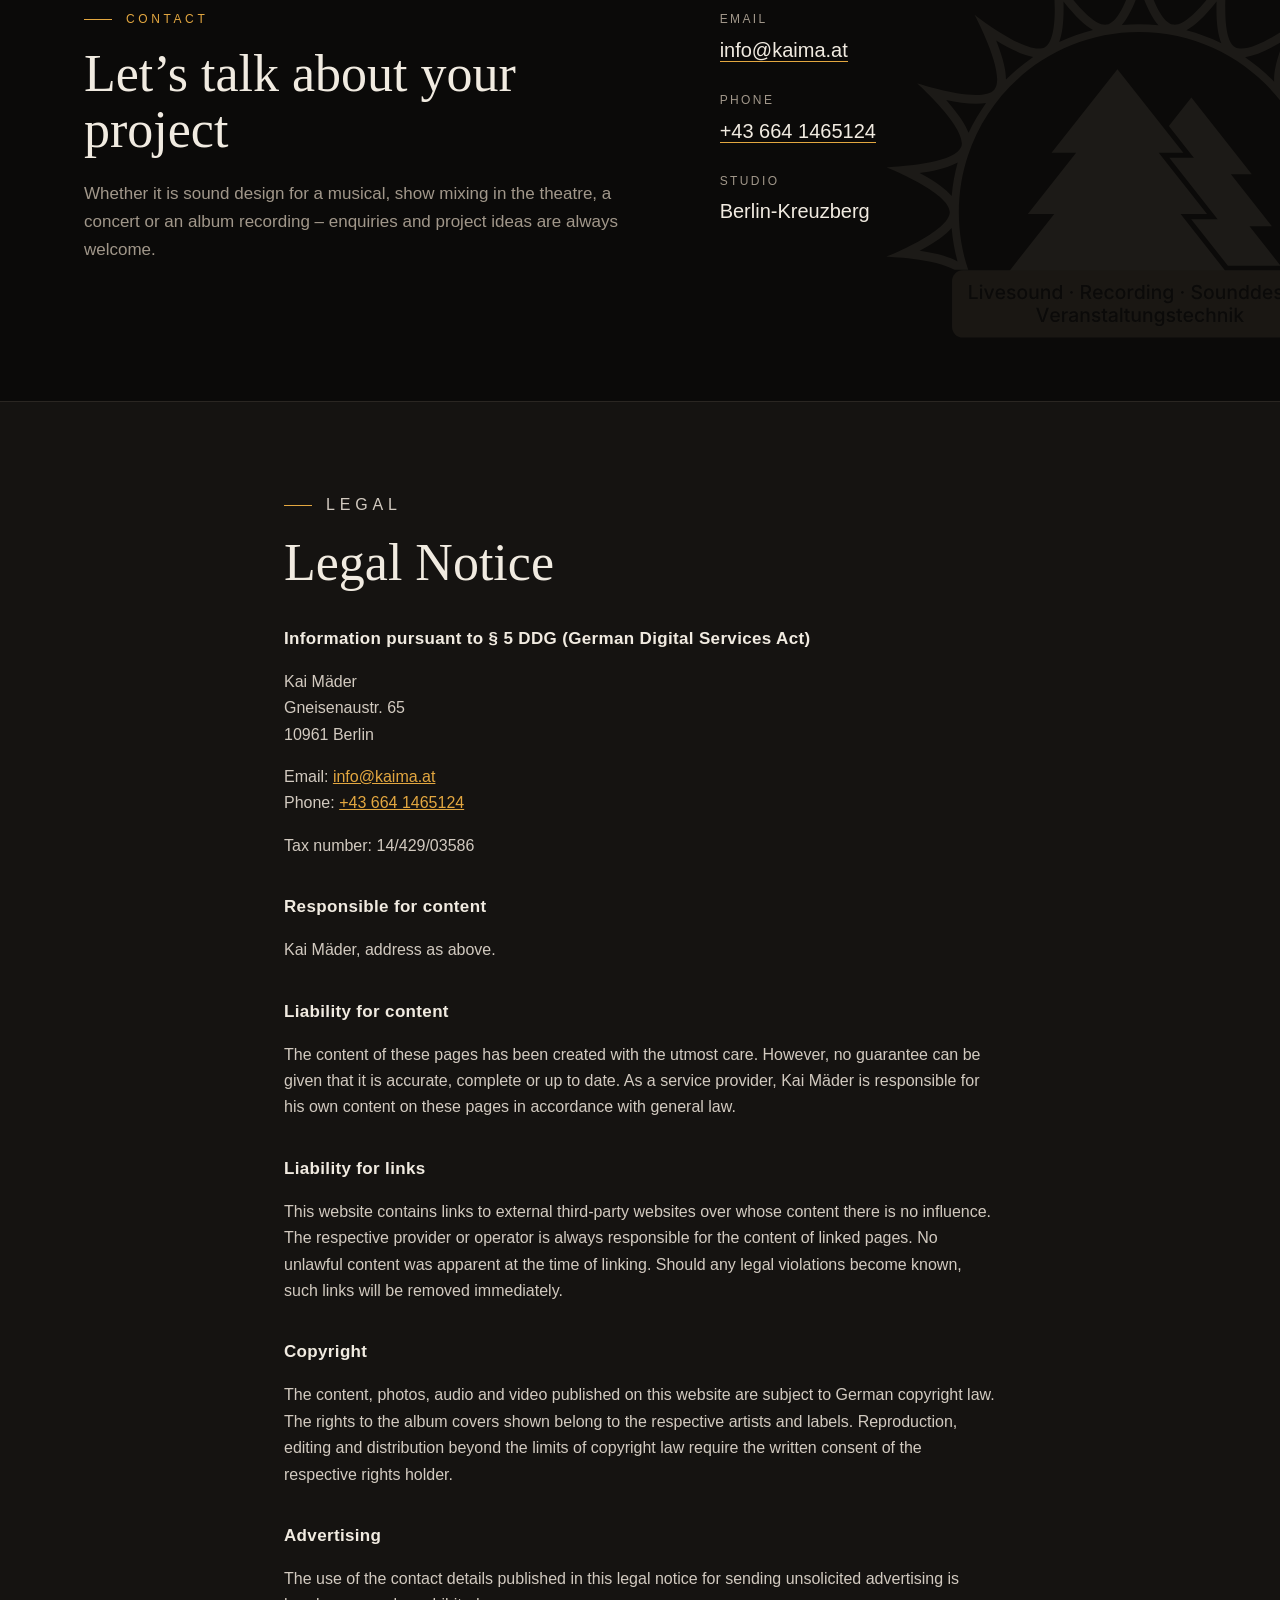
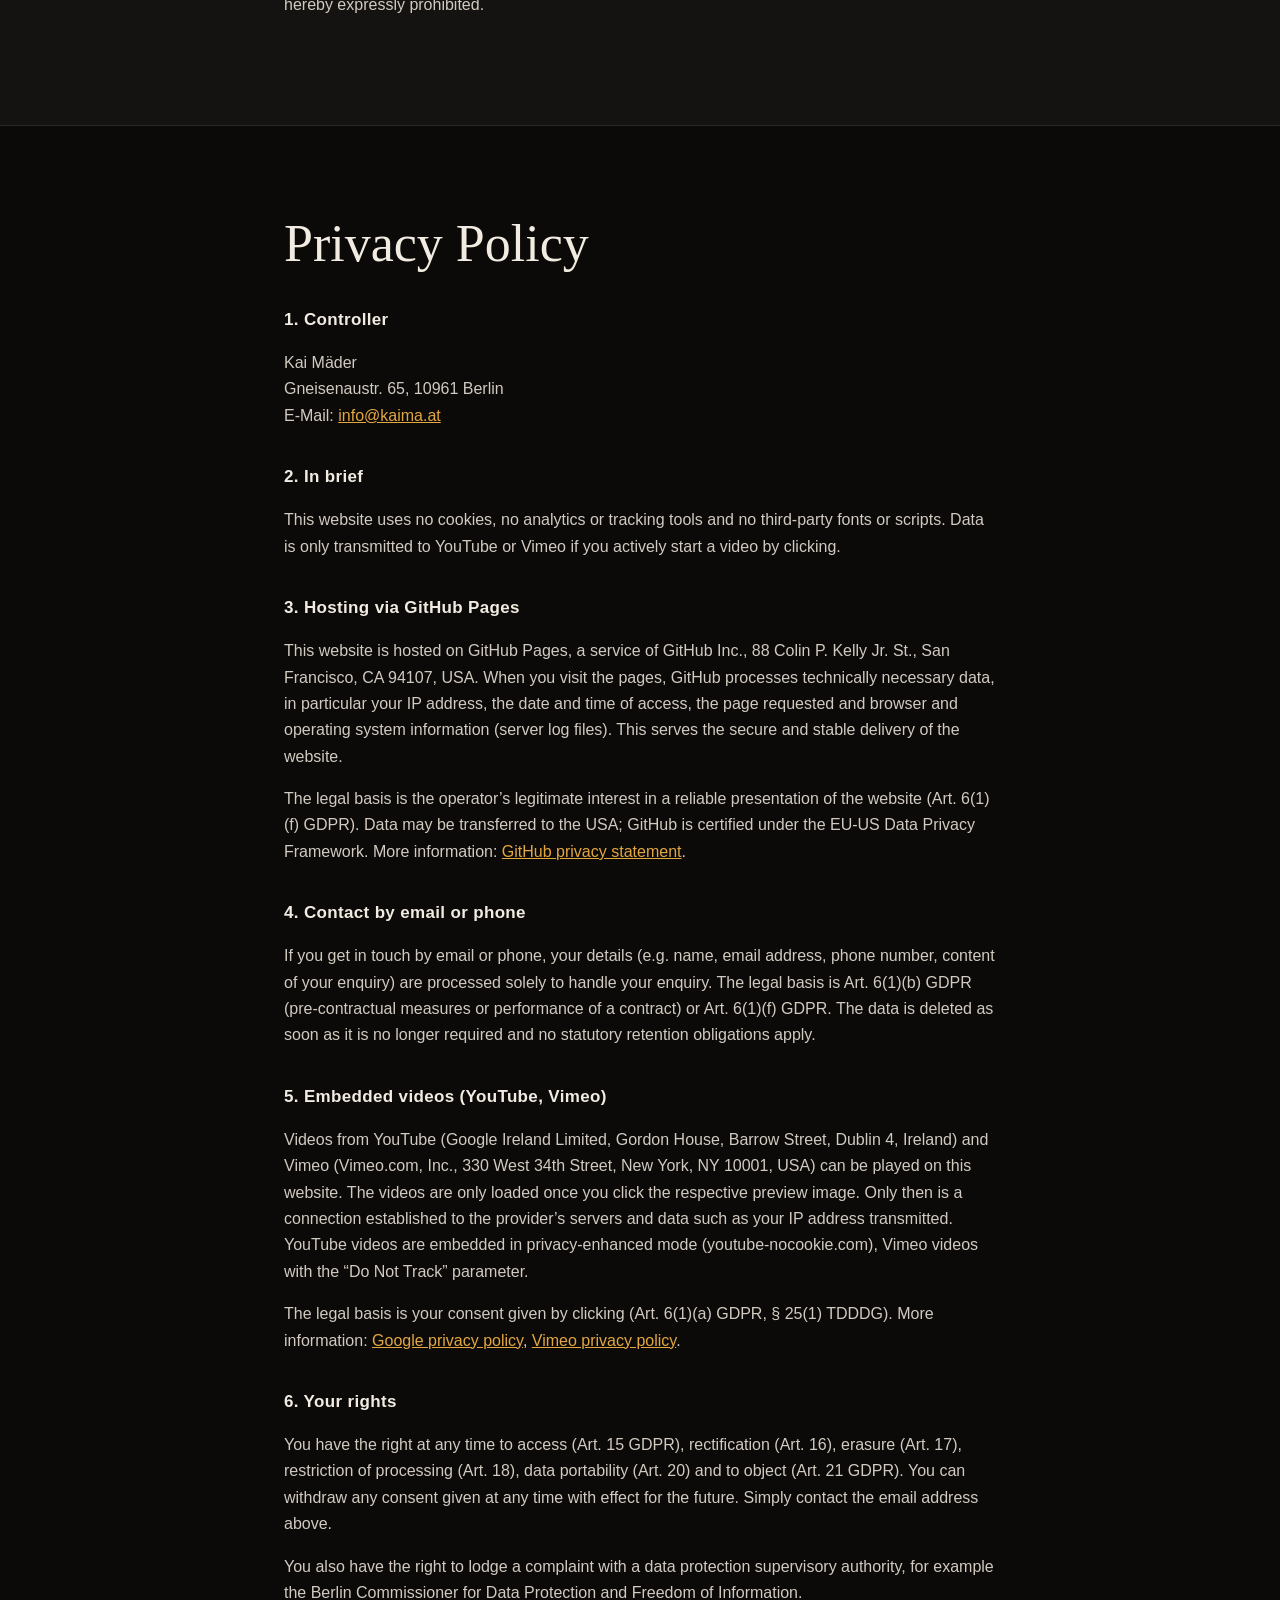
==== commit a4ee1e28: "Profil: Musikstudium in Leipzig ergänzt Co-Authored-By: Claude Opus 5.5 <noreply@anthropic.com>" ====
--- a/index.html
+++ b/index.html
@@ -50,7 +50,7 @@
         <h2 data-en="Between the Orchestra Pit,&lt;br&gt; Production Planning and the Control Room">Zwischen Orchestergraben,<br> Produktionsplanungen und Regieraum</h2>
       </div>
       <div class="about-text reveal">
-        <p data-en="I began working as a sound engineer in 1999, while still a music student – in the studio and on stage, across recordings, musicals, operas, concerts and television productions in Germany, Austria and Switzerland.">Schon während meines Musikstudiums arbeitete ich ab 1999 als Tonmeister – im Studio und auf der Bühne, bei Aufnahmen, Musicals, Opern, Konzerten und TV-Produktionen in Deutschland, Österreich und der Schweiz.</p>
+        <p data-en="I began working as a sound engineer in 1999, while still a music student in Leipzig – in the studio and on stage, across recordings, musicals, operas, concerts and television productions in Germany, Austria and Switzerland.">Schon während meines Musikstudiums in Leipzig arbeitete ich ab 1999 als Tonmeister – im Studio und auf der Bühne, bei Aufnahmen, Musicals, Opern, Konzerten und TV-Produktionen in Deutschland, Österreich und der Schweiz.</p>
         <p data-en="Since 2010, music theatre has been at the heart of my work. Following engagements at Landestheater Neustrelitz and Theater Magdeburg, I have led the Sound and Video Department at Musiktheater Linz since 2022.">Seit 2010 liegt mein Schwerpunkt im Musiktheater: Nach Stationen am Landestheater Neustrelitz und am Theater Magdeburg leite ich seit 2022 die Abteilung Ton und Video am Musiktheater Linz.</p>
         <p class="about-claim" data-en="From the first conceptual idea through the technical planning to the performance itself&amp;nbsp;– &lt;br&gt;with experience, precision and artistic sensibility.">Von der ersten Konzeptionsidee über die technische Planung bis hin zur Vorstellung&nbsp;– <br>mit Erfahrung, Sorgfalt und künstlerischem Feingefühl.</p>
       </div>
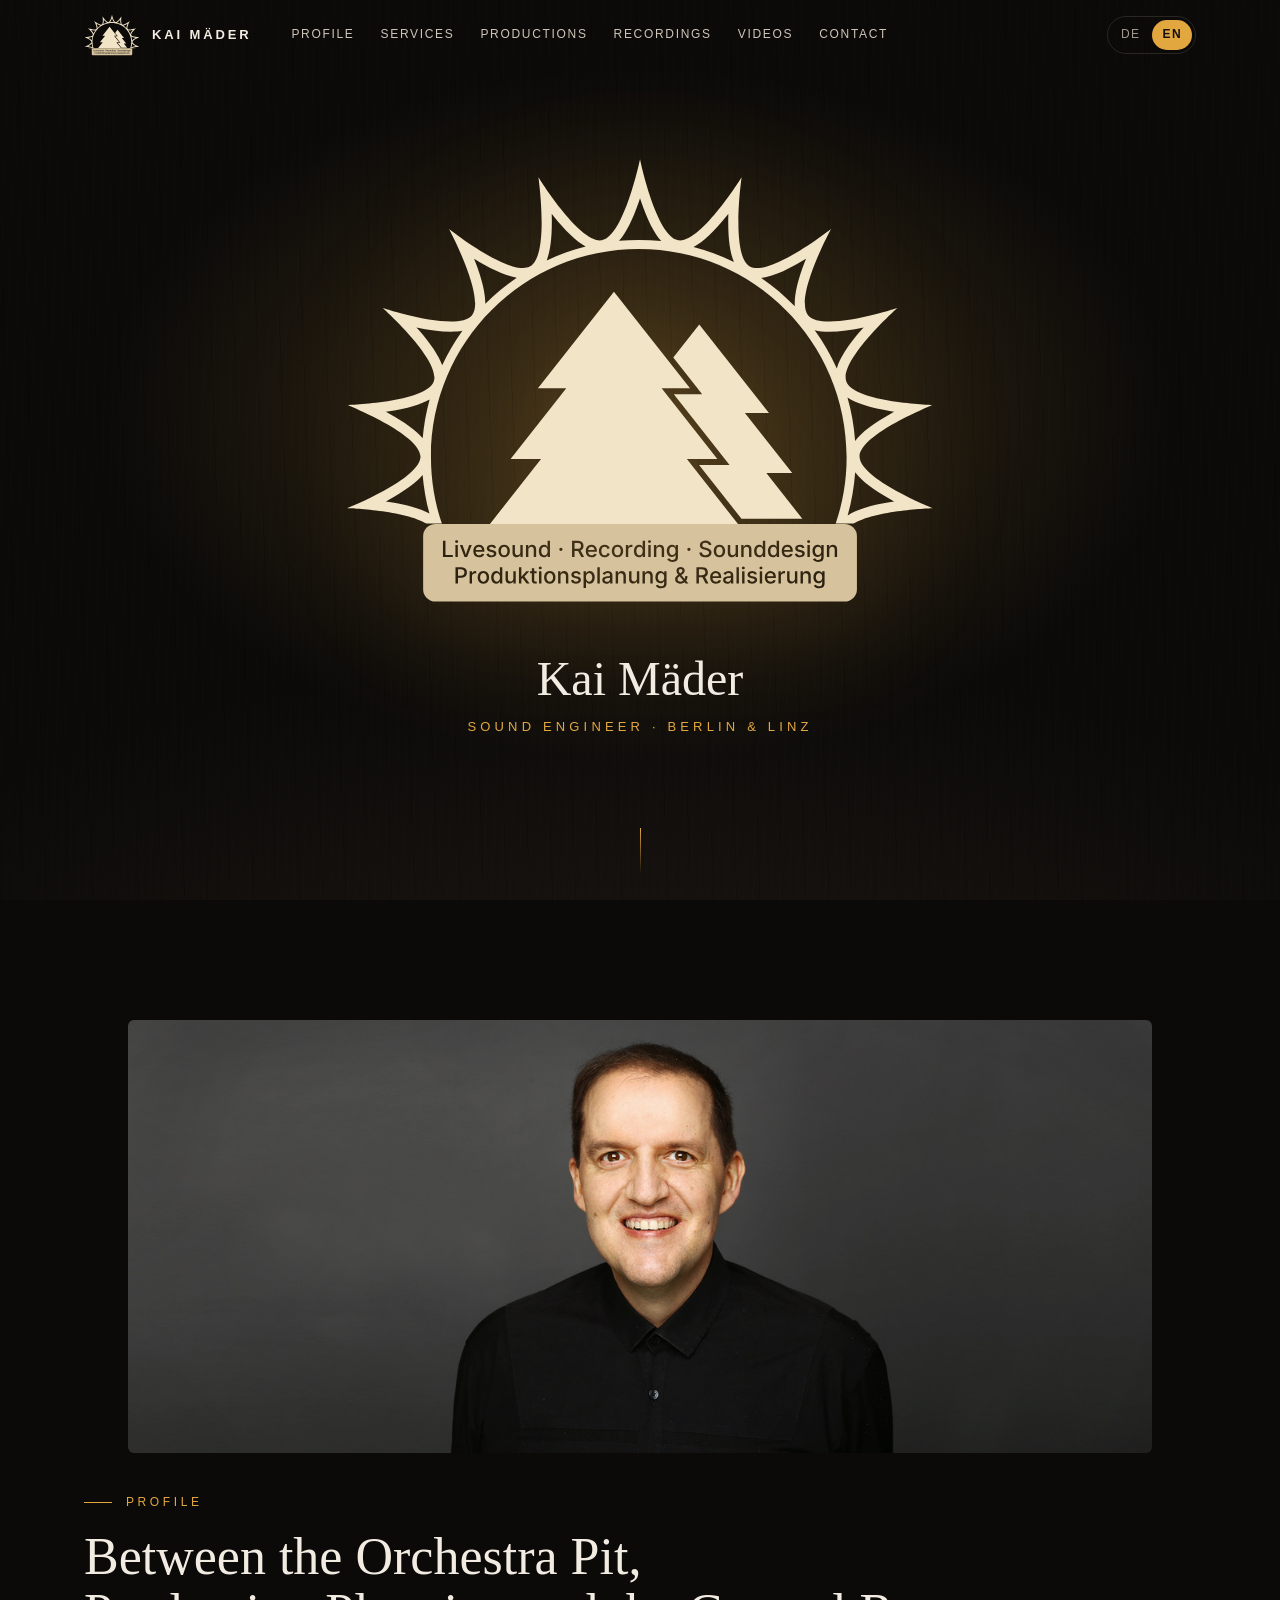
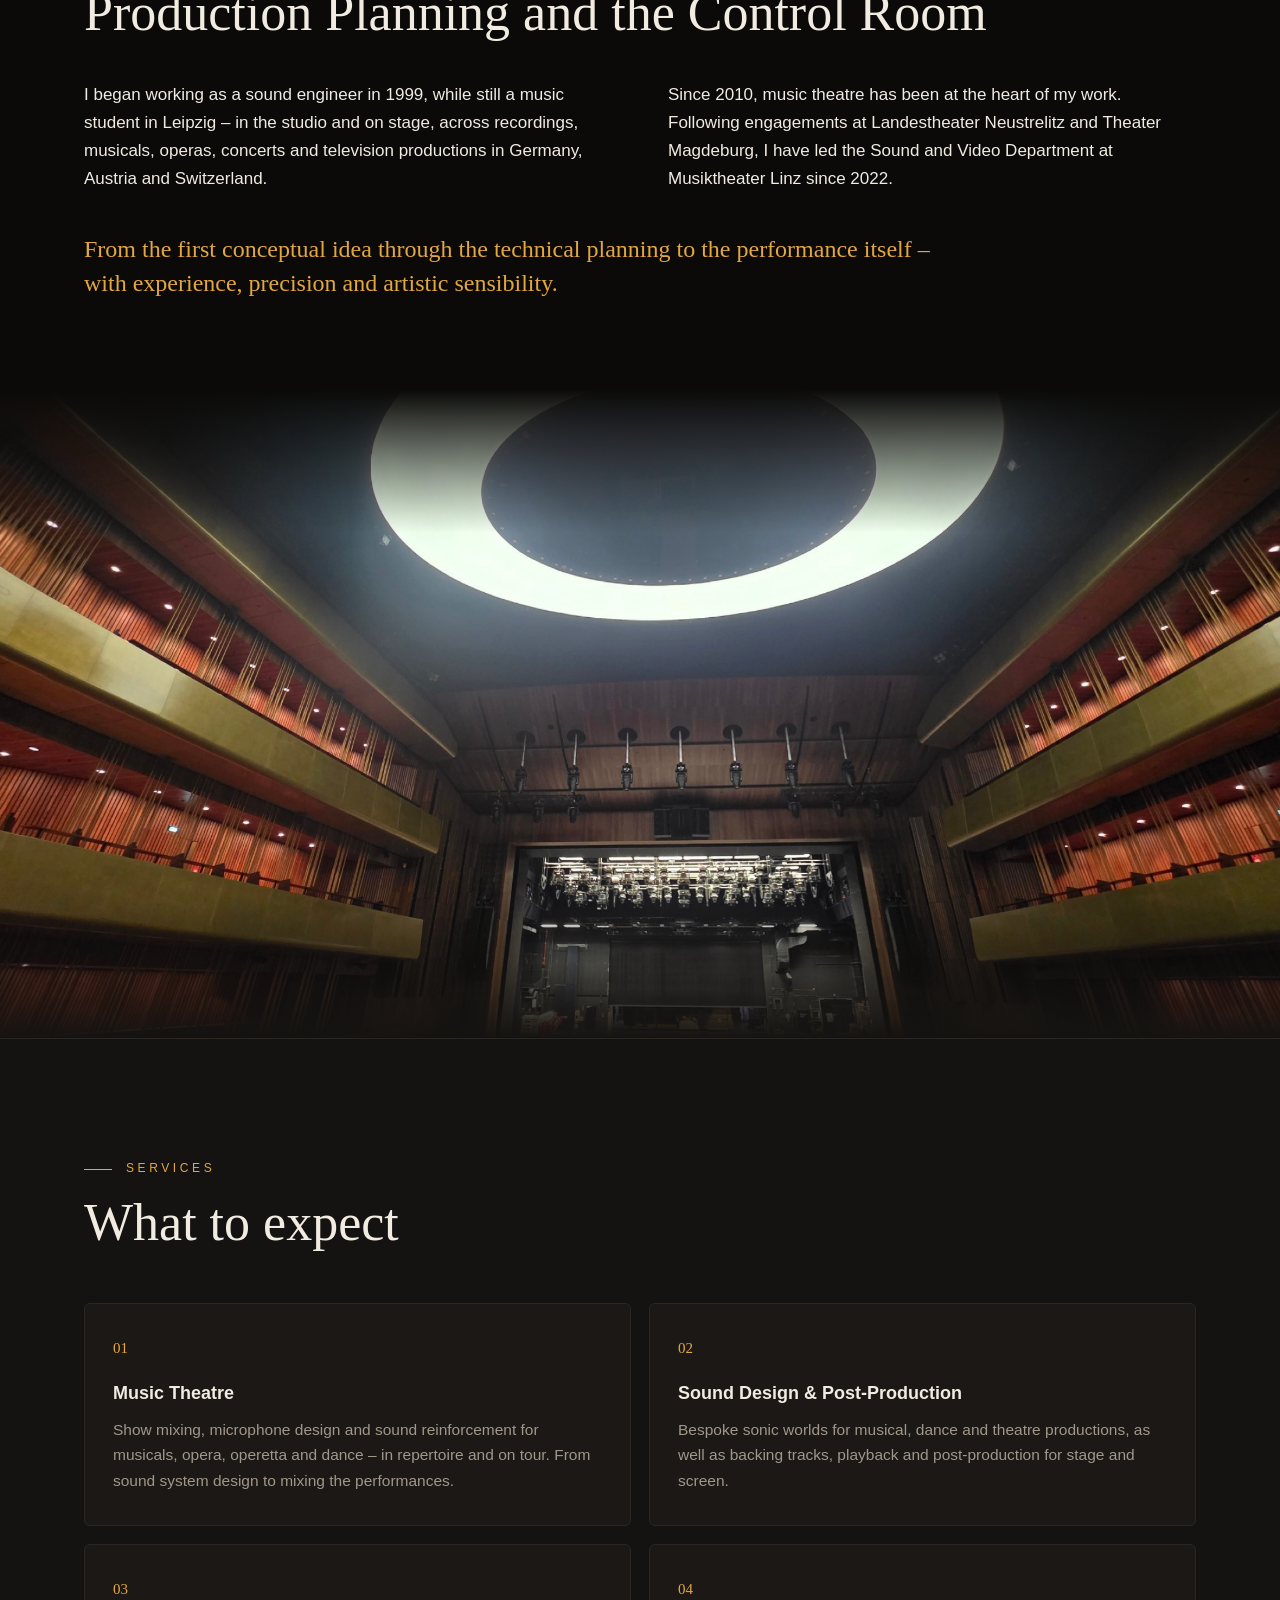
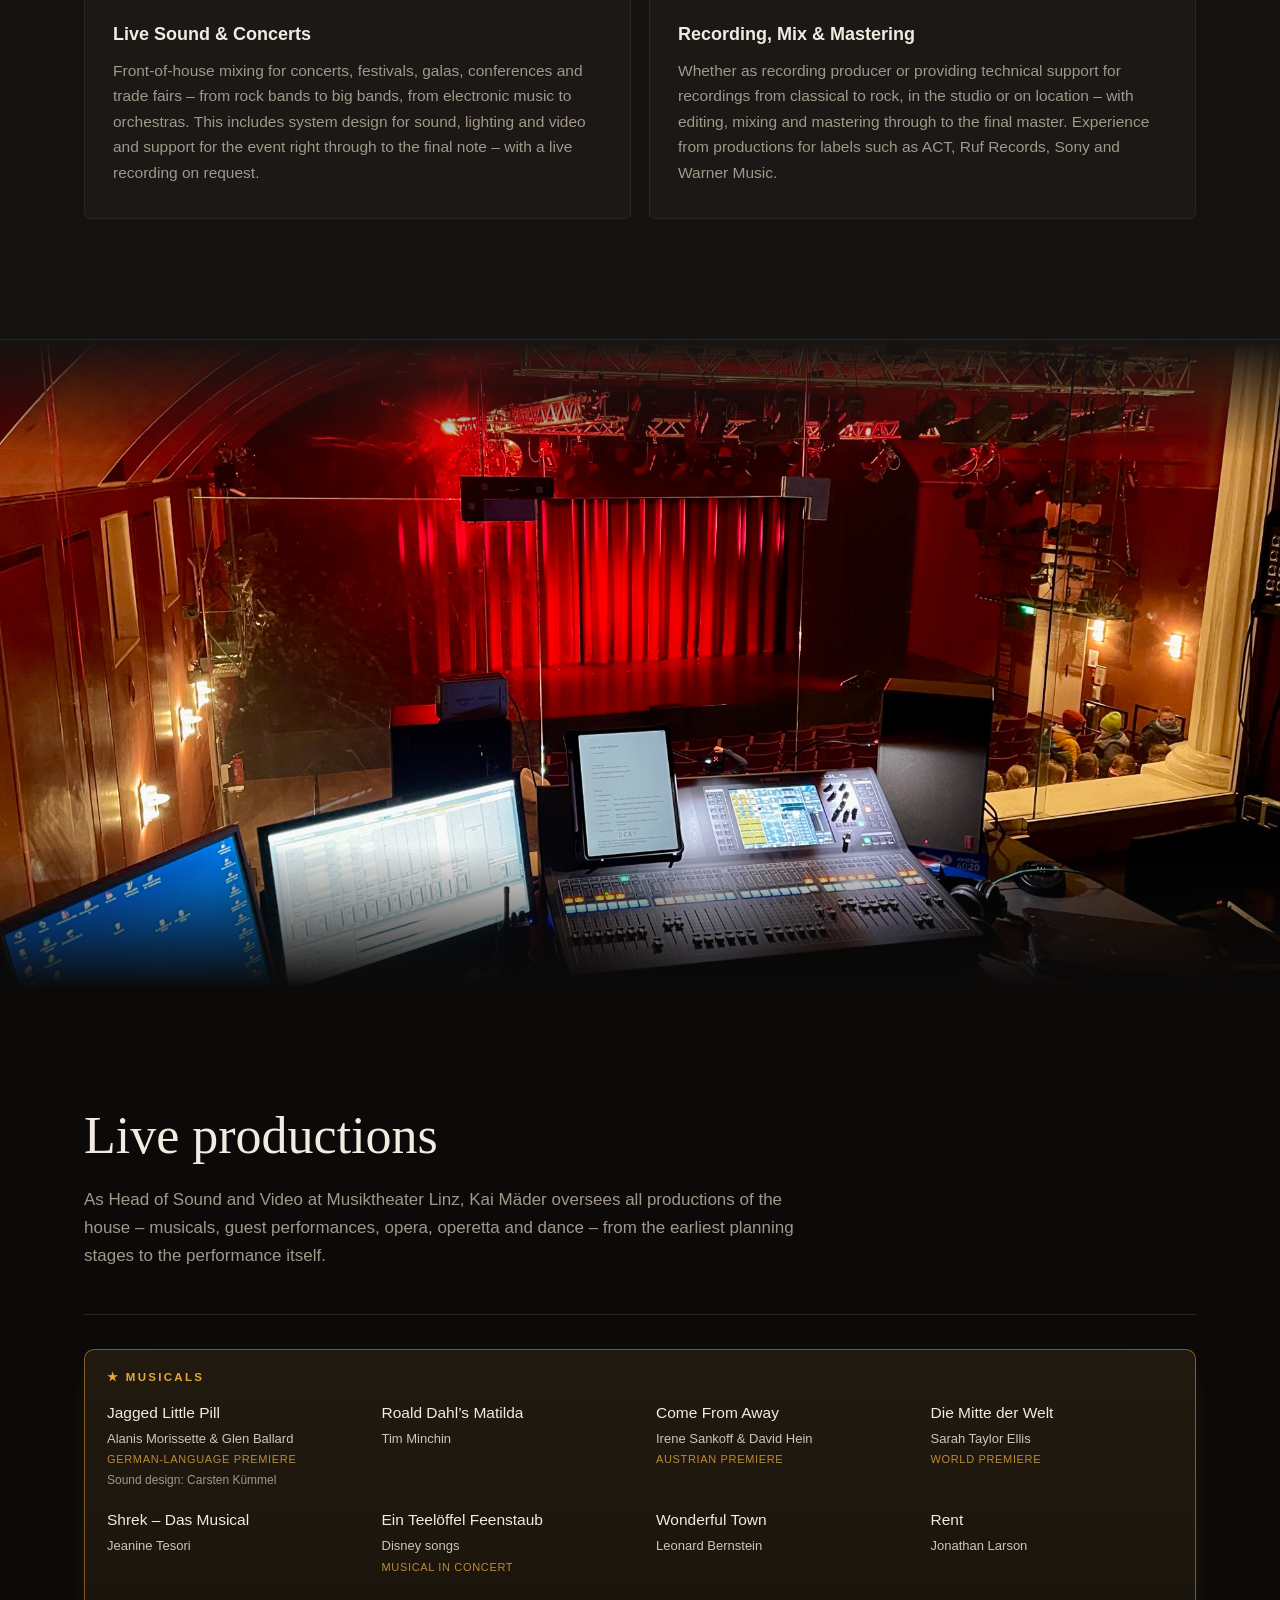
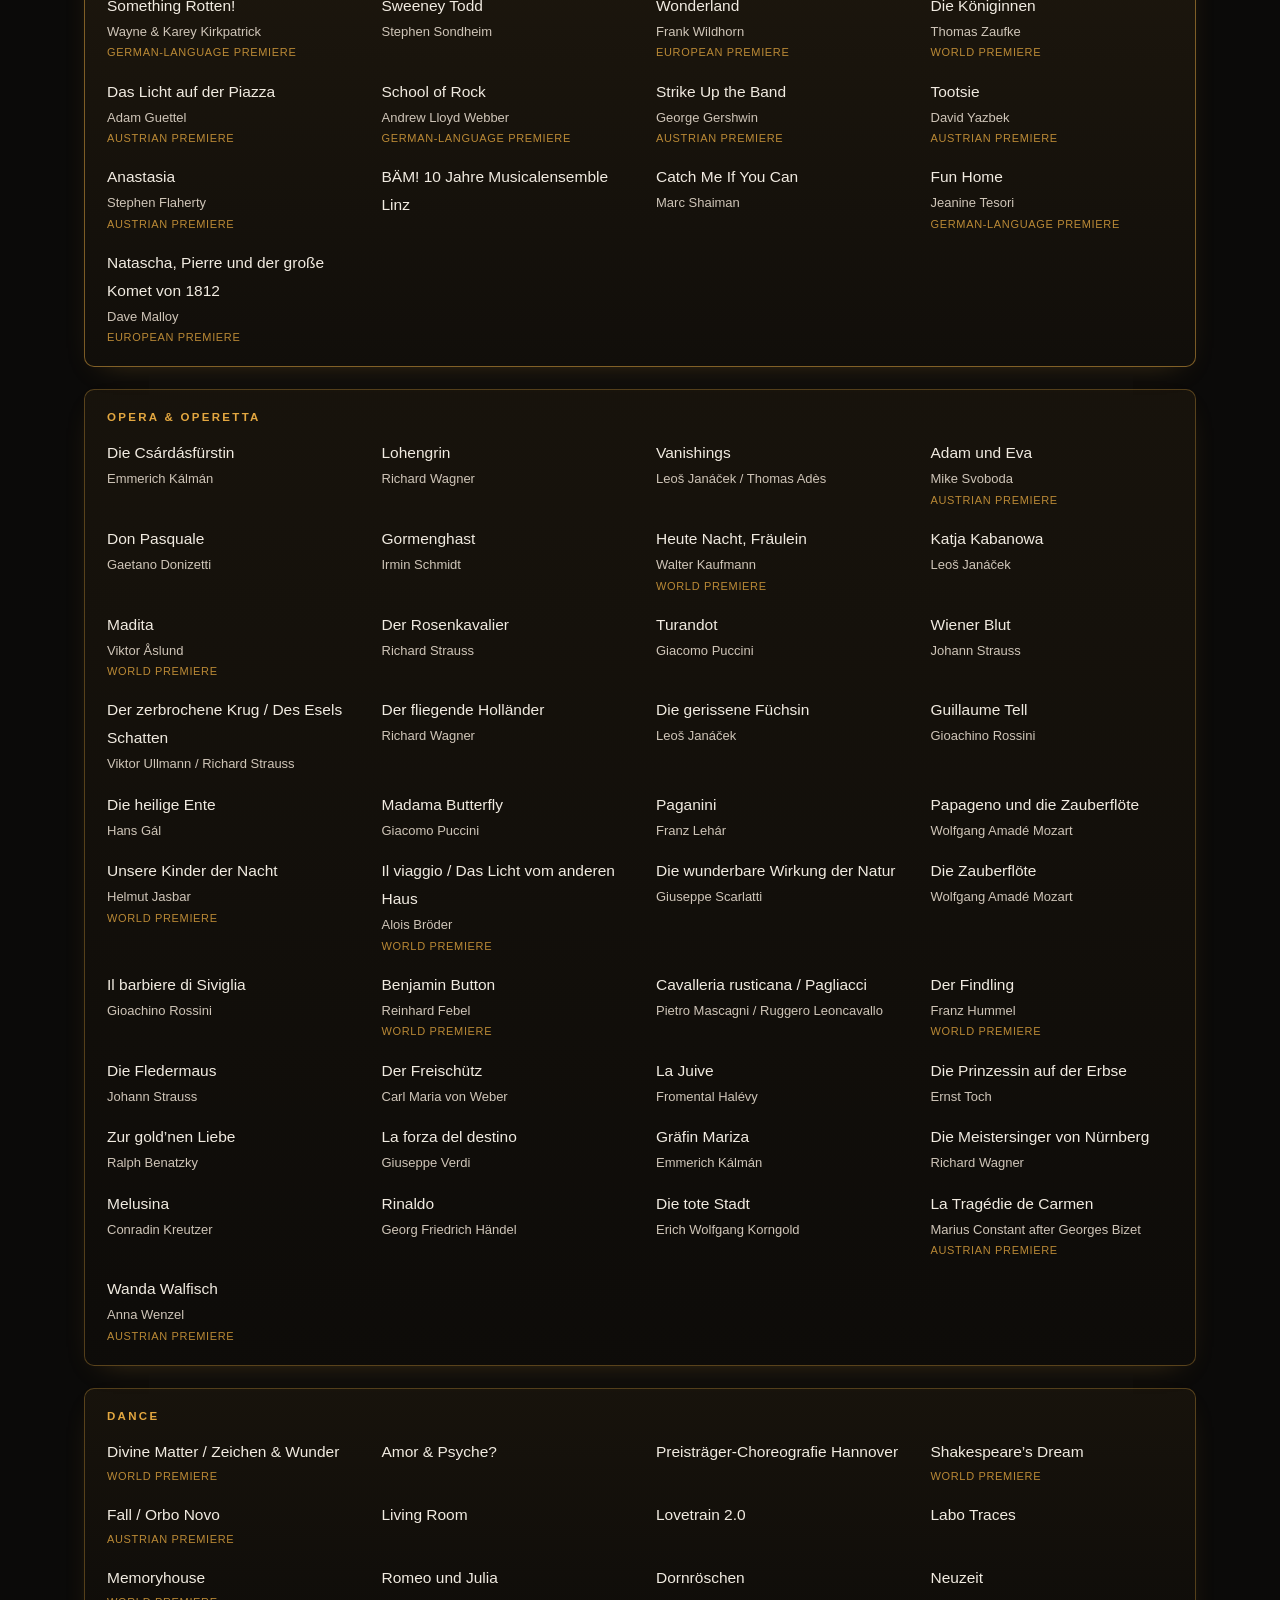
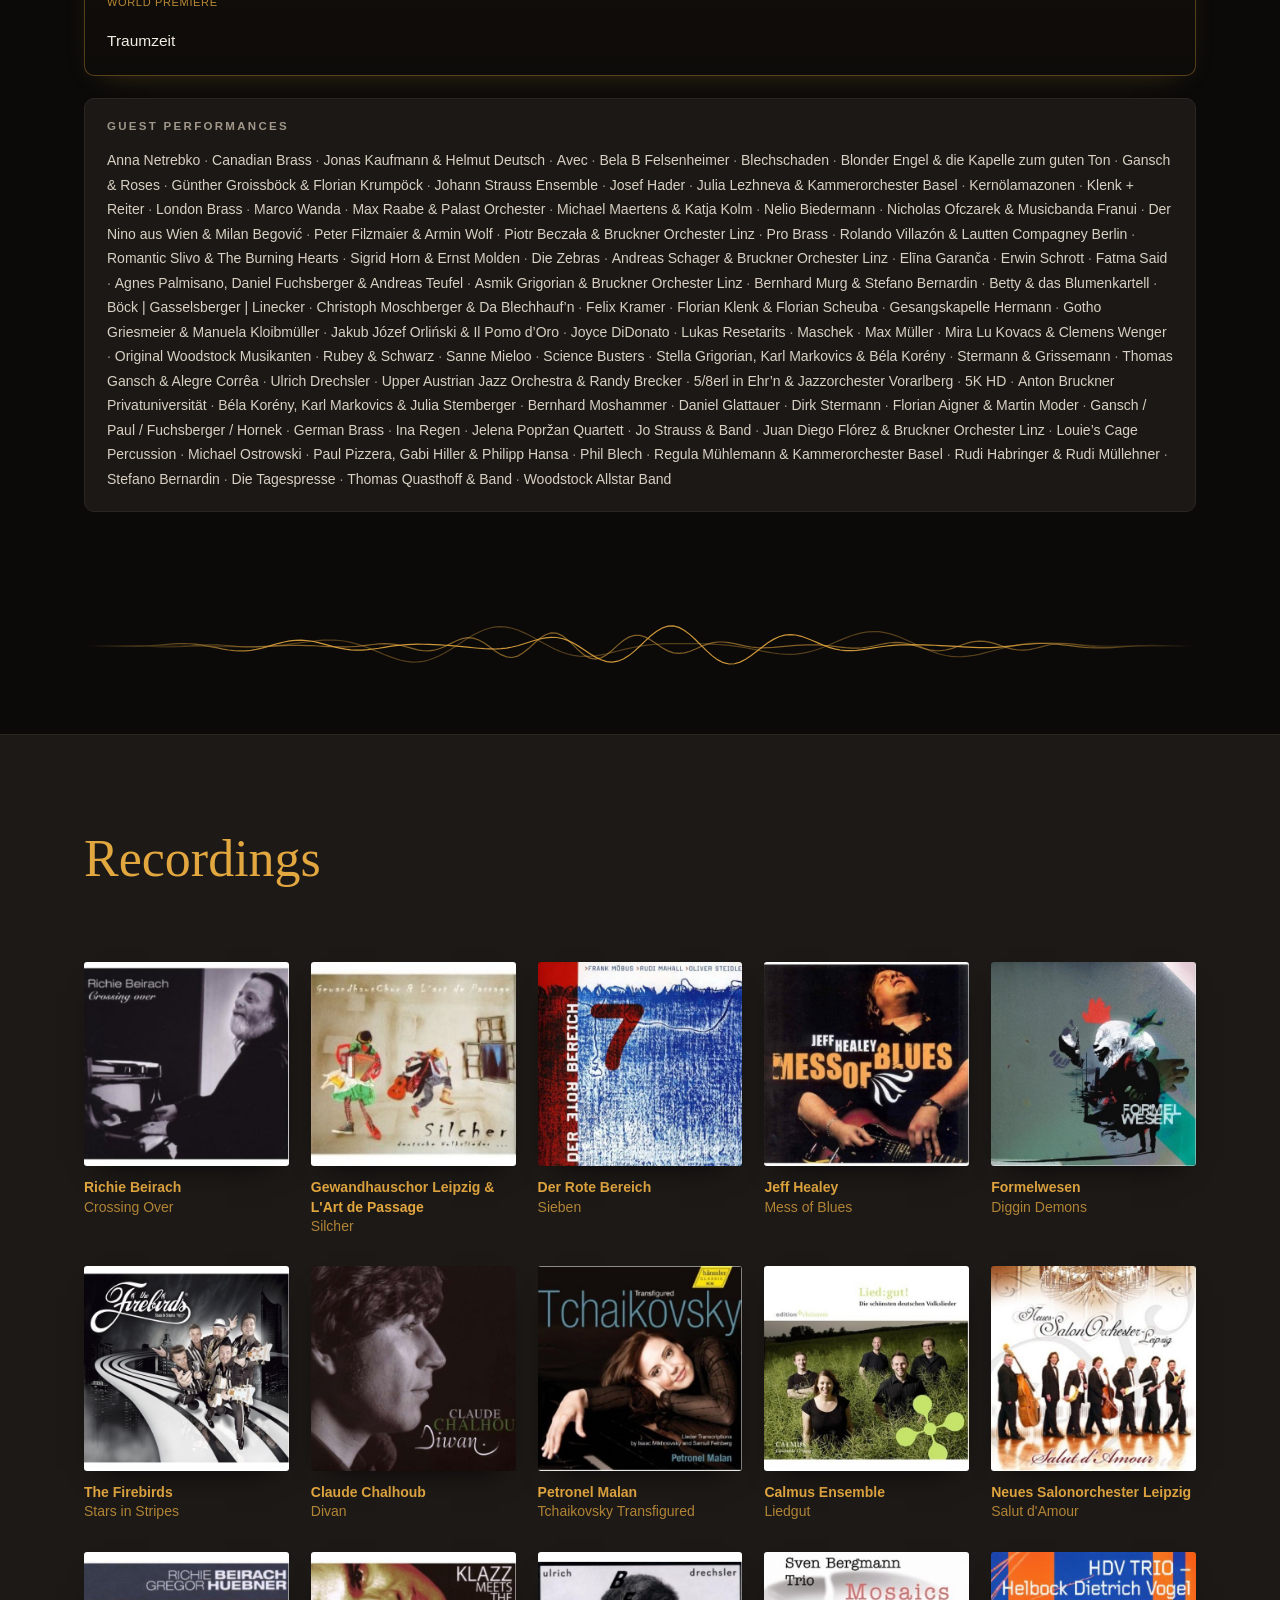
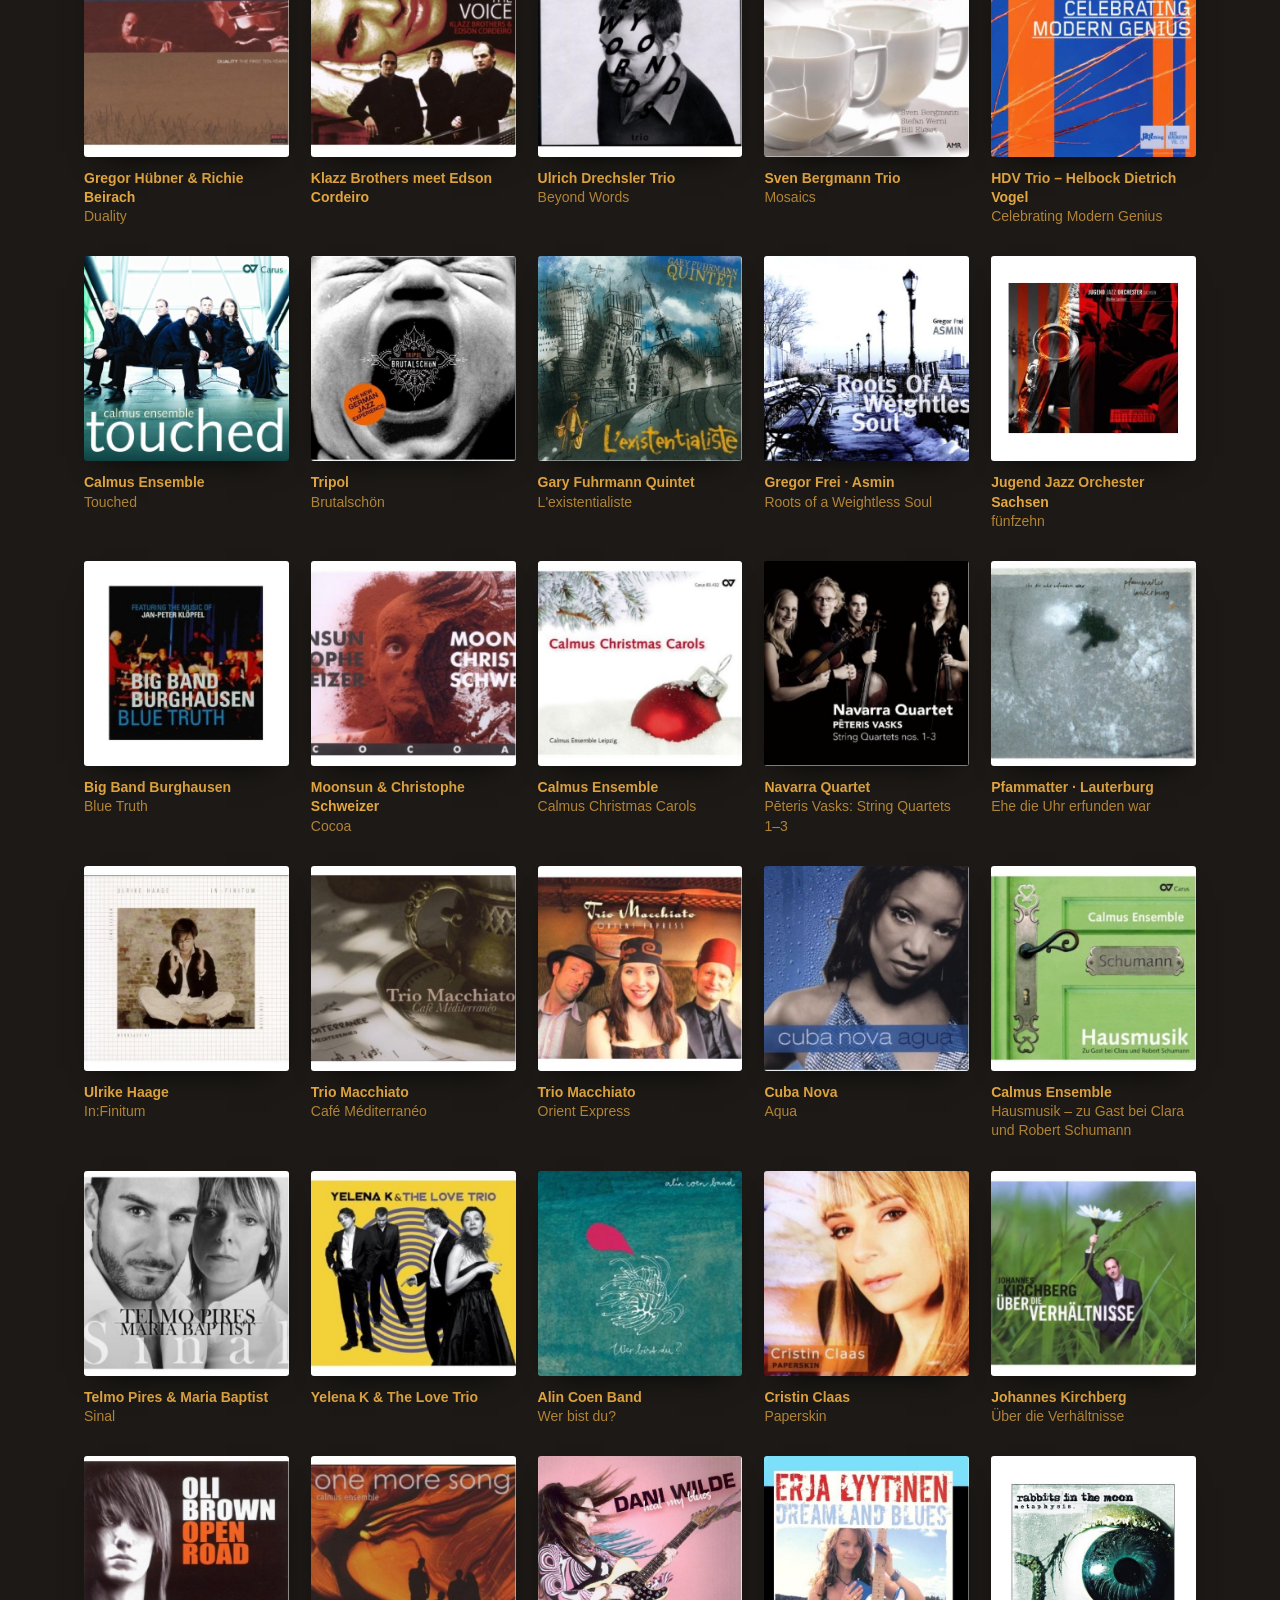
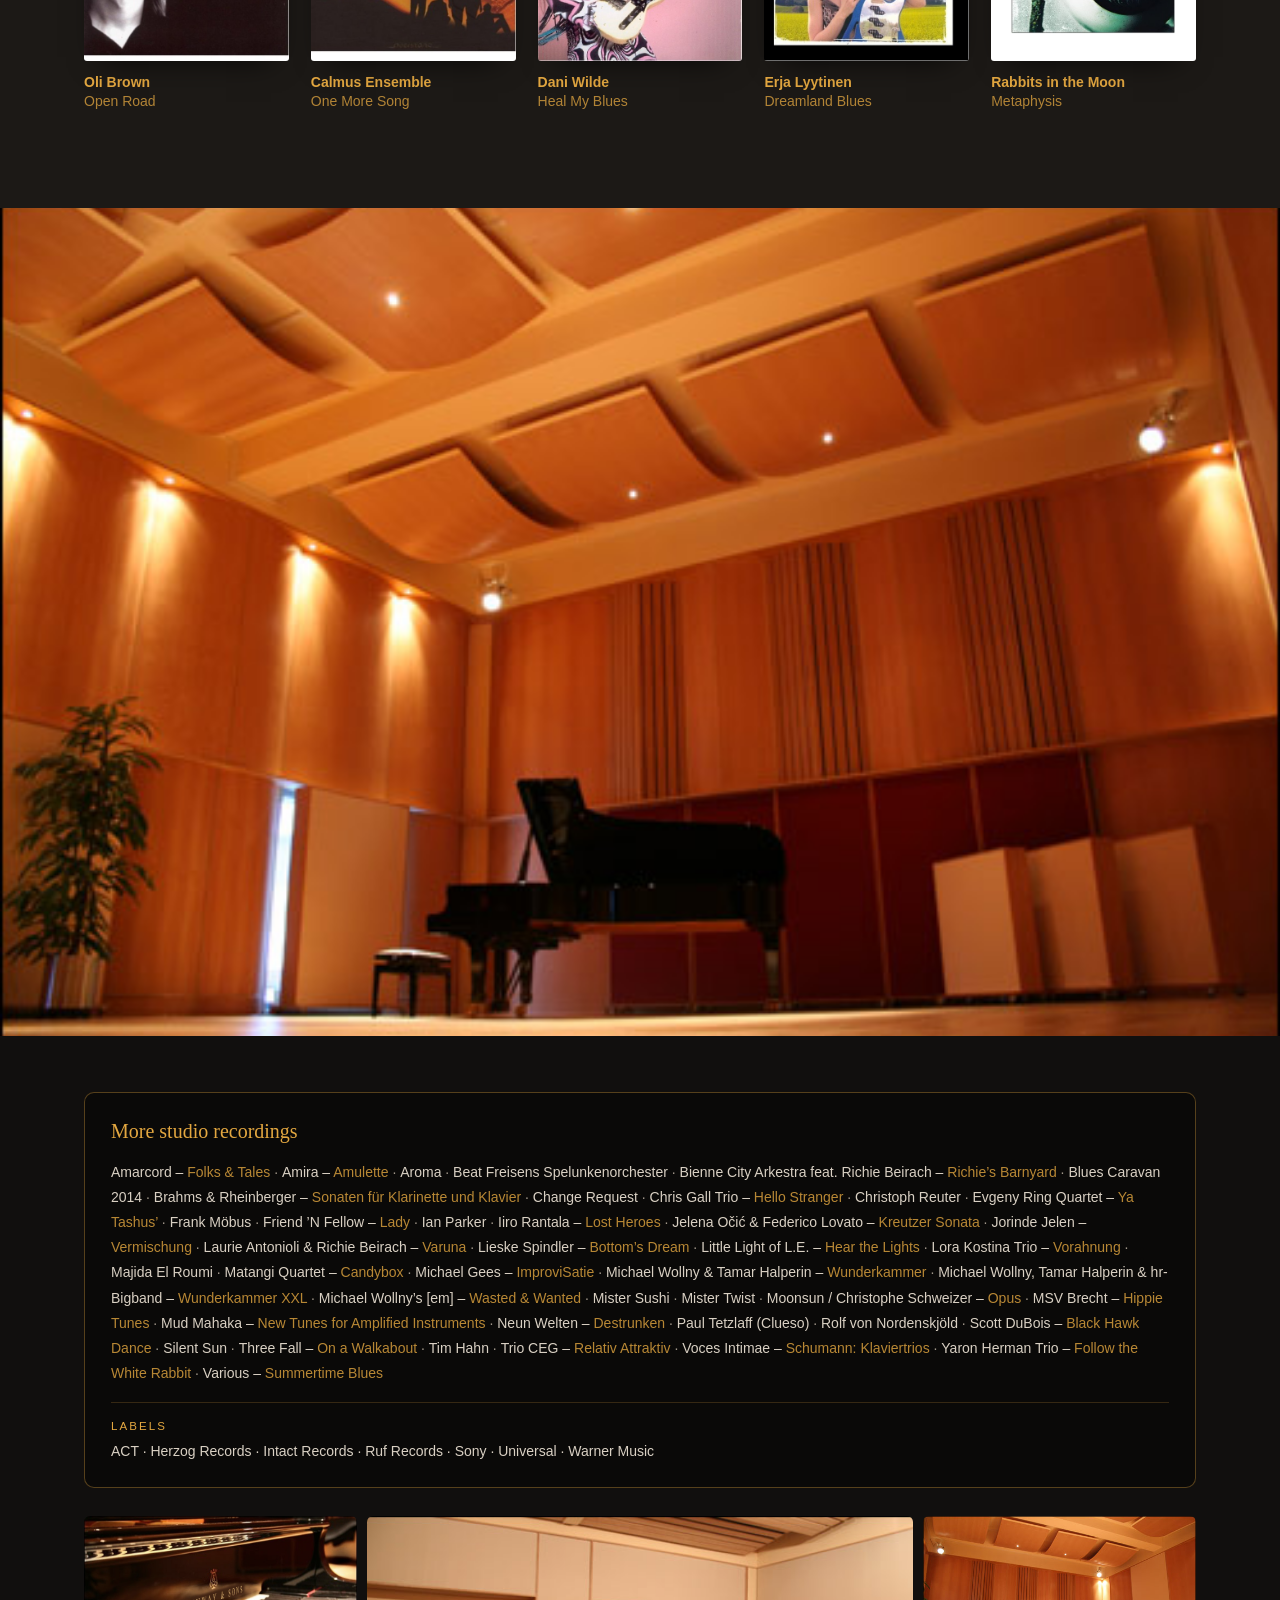
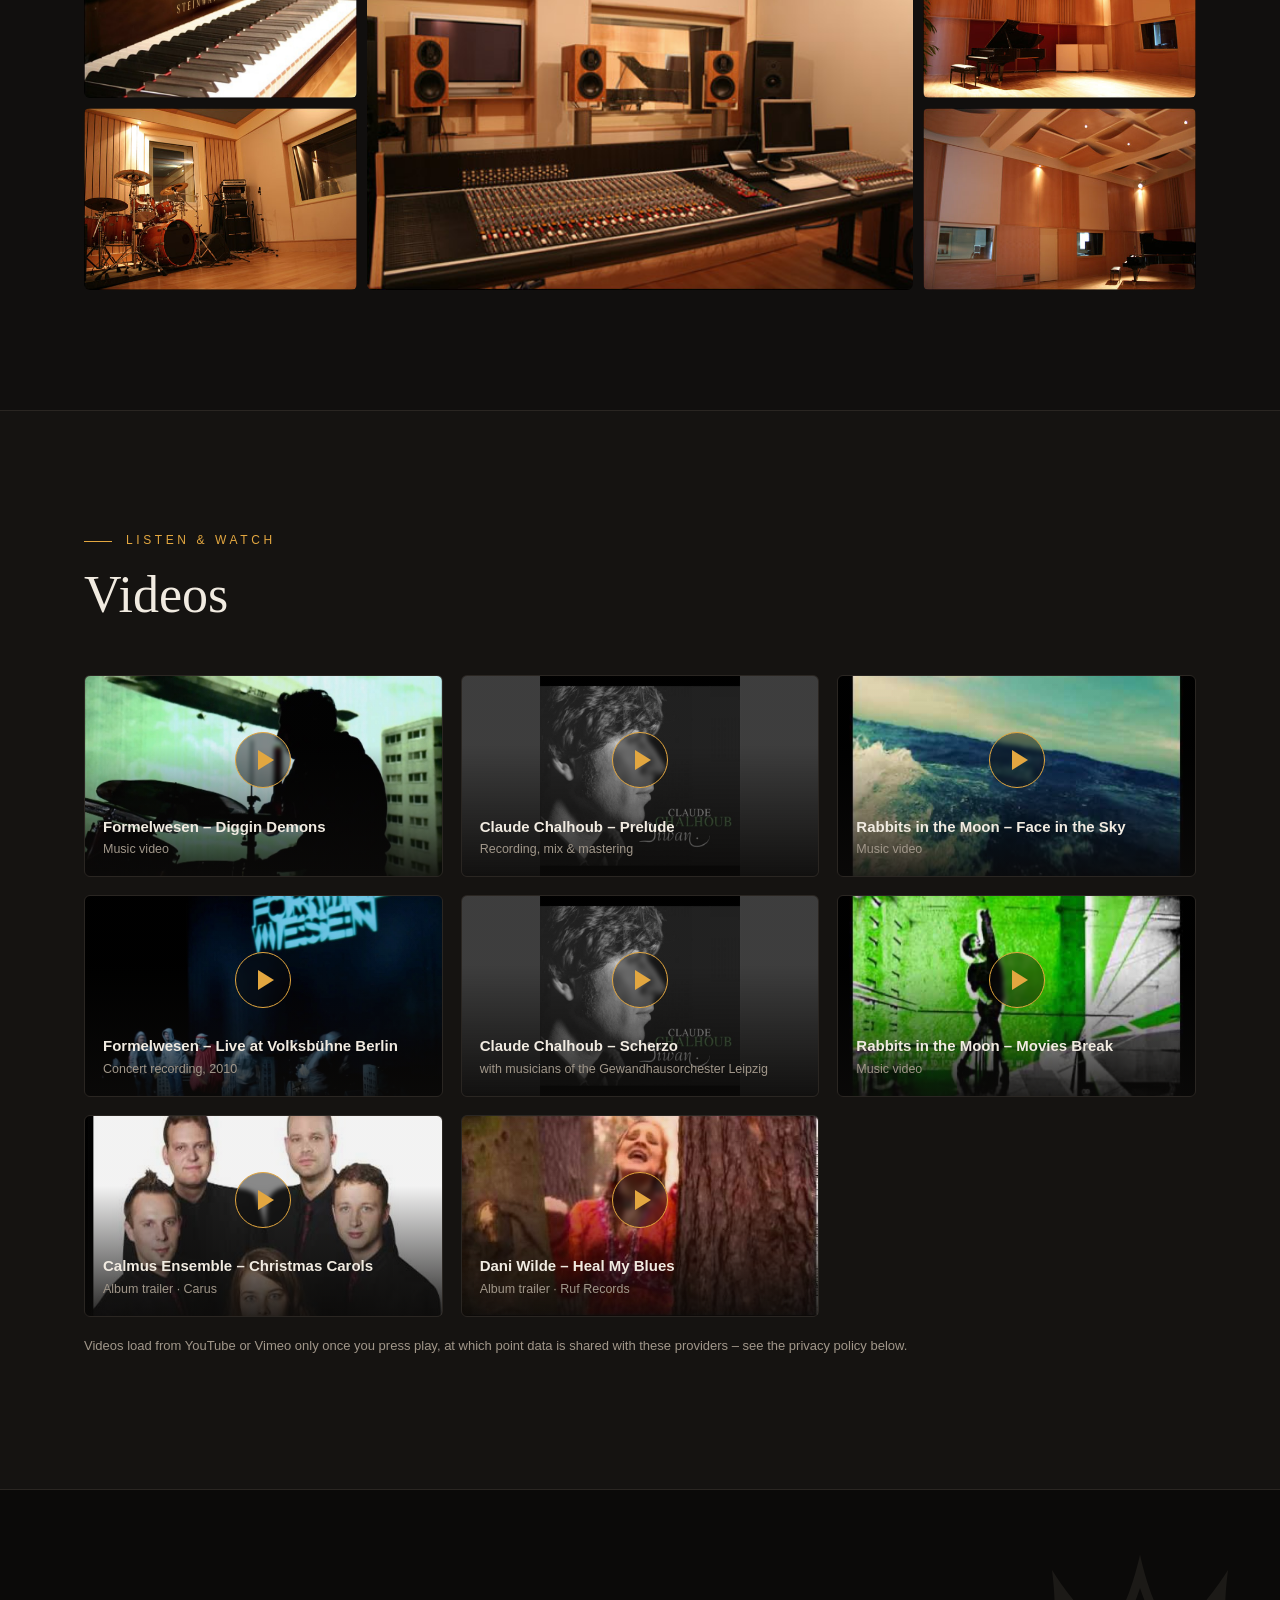
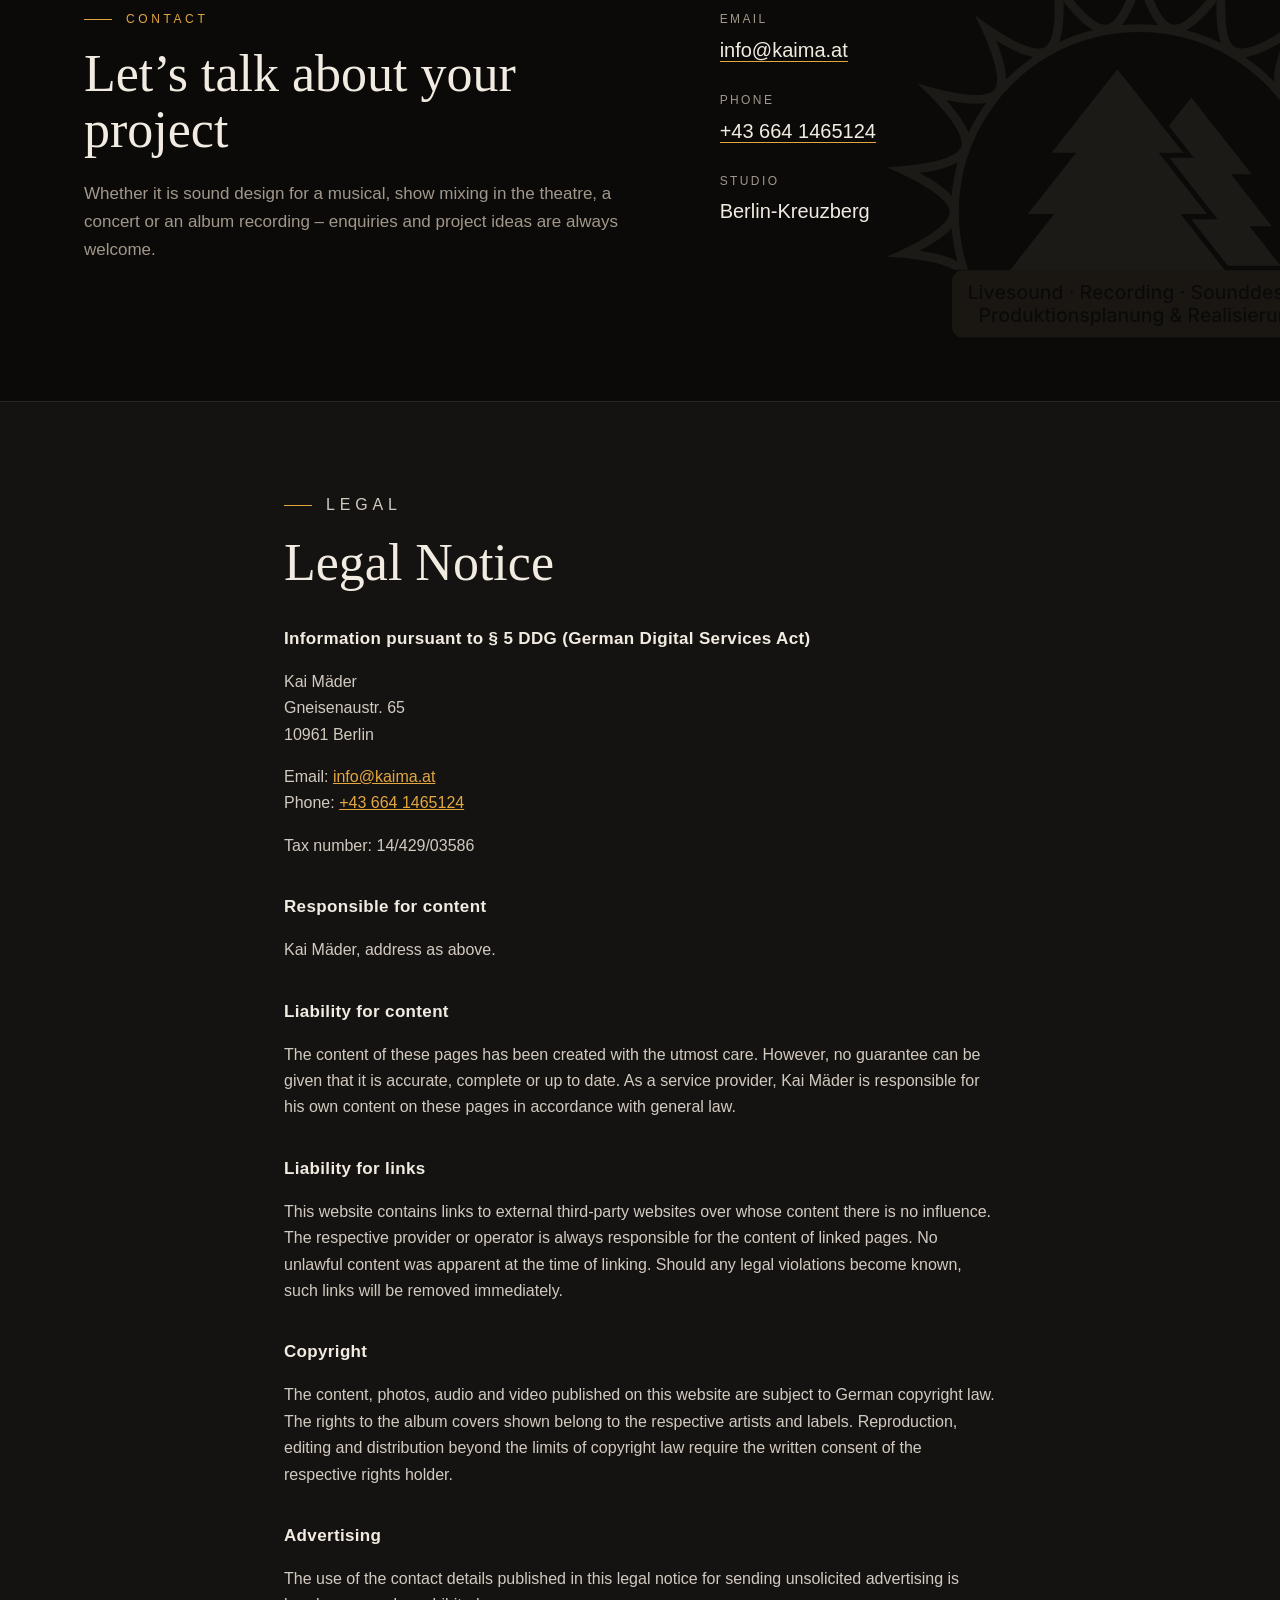
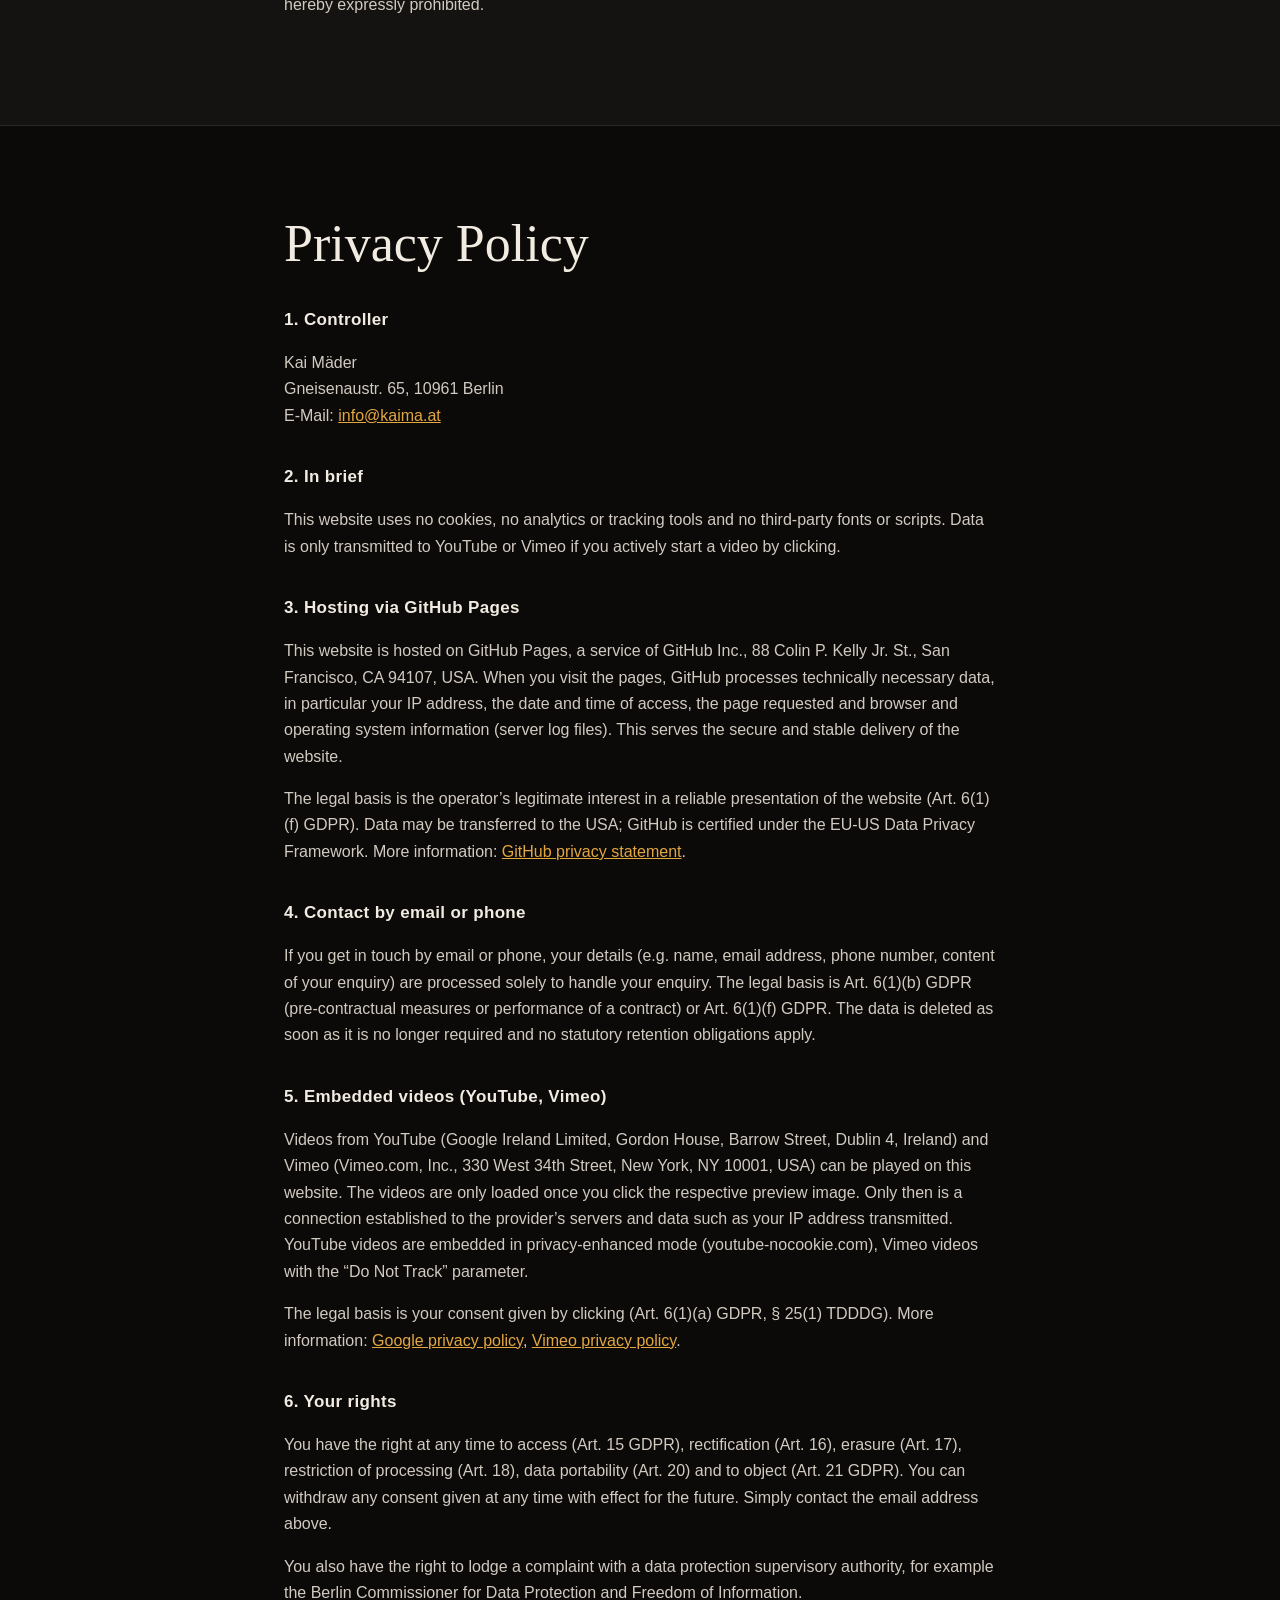
==== commit b7dc5047: "Logo: zweite Zeile "Produktionsplanung & Realisierung" - beide Logo-Varianten und Vorschaubild aktua" ====
--- a/index.html
+++ b/index.html
@@ -10,14 +10,14 @@
   <meta property="og:description" content="Musiktheater, Live-Sound, Recording, Broadcast und Sounddesign.">
   <meta property="og:image" content="https://kaima.at/img/og-kaima.png">
   <meta property="og:type" content="website">
-  <link rel="icon" href="img/logo-schwarz.svg?v=2" type="image/svg+xml">
+  <link rel="icon" href="img/logo-schwarz.svg?v=4" type="image/svg+xml">
   <link rel="stylesheet" href="style.css?v=20261127g">
 </head>
 <body>
 
 <header class="site-header">
   <div class="wrap">
-    <a class="brand" href="#top" aria-label="Nach oben"><img src="img/logo-hell.svg?v=2" alt=""><span><b>Kai Mäder</b></span></a>
+    <a class="brand" href="#top" aria-label="Nach oben"><img src="img/logo-hell.svg?v=4" alt=""><span><b>Kai Mäder</b></span></a>
     <nav class="nav" aria-label="Hauptmenü">
       <a href="#ueber" data-en="Profile">Profil</a>
       <a href="#leistungen" data-en="Services">Leistungen</a>
@@ -34,7 +34,7 @@
 
 <main>
   <section class="hero">
-    <div class="hero-logo"><img src="img/logo-hell.svg?v=2" alt="Kai Mäder – Livesound · Recording · Sounddesign · Veranstaltungstechnik · Video" width="484" height="369"></div>
+    <div class="hero-logo"><img src="img/logo-hell.svg?v=4" alt="Kai Mäder – Livesound · Recording · Sounddesign · Veranstaltungstechnik · Video" width="484" height="369"></div>
     <div class="hero-text">
       <h1>Kai Mäder</h1>
       <p class="role" data-en="Sound Engineer · Berlin &amp;amp; Linz">Tonmeister · Berlin &amp; Linz</p>
@@ -173,7 +173,7 @@
   </section>
 
   <section id="kontakt" class="contact">
-    <img class="logo-bg" src="img/logo-hell.svg?v=2" alt="" aria-hidden="true">
+    <img class="logo-bg" src="img/logo-hell.svg?v=4" alt="" aria-hidden="true">
     <div class="wrap contact-grid">
       <div class="reveal">
         <p class="eyebrow" data-en="Contact">Kontakt</p>
@@ -247,7 +247,7 @@
 
 <footer class="site-footer">
   <div class="wrap">
-    <span class="foot-brand"><img src="img/logo-hell.svg?v=2" alt="">© <span id="year">2026</span> Kai Mäder</span>
+    <span class="foot-brand"><img src="img/logo-hell.svg?v=4" alt="">© <span id="year">2026</span> Kai Mäder</span>
     <nav class="foot-links" aria-label="Rechtliches"><a href="#impressum" data-en="Legal notice">Impressum</a><span aria-hidden="true">·</span><a href="#datenschutz" data-en="Privacy policy">Datenschutz</a></nav>
   </div>
 </footer>
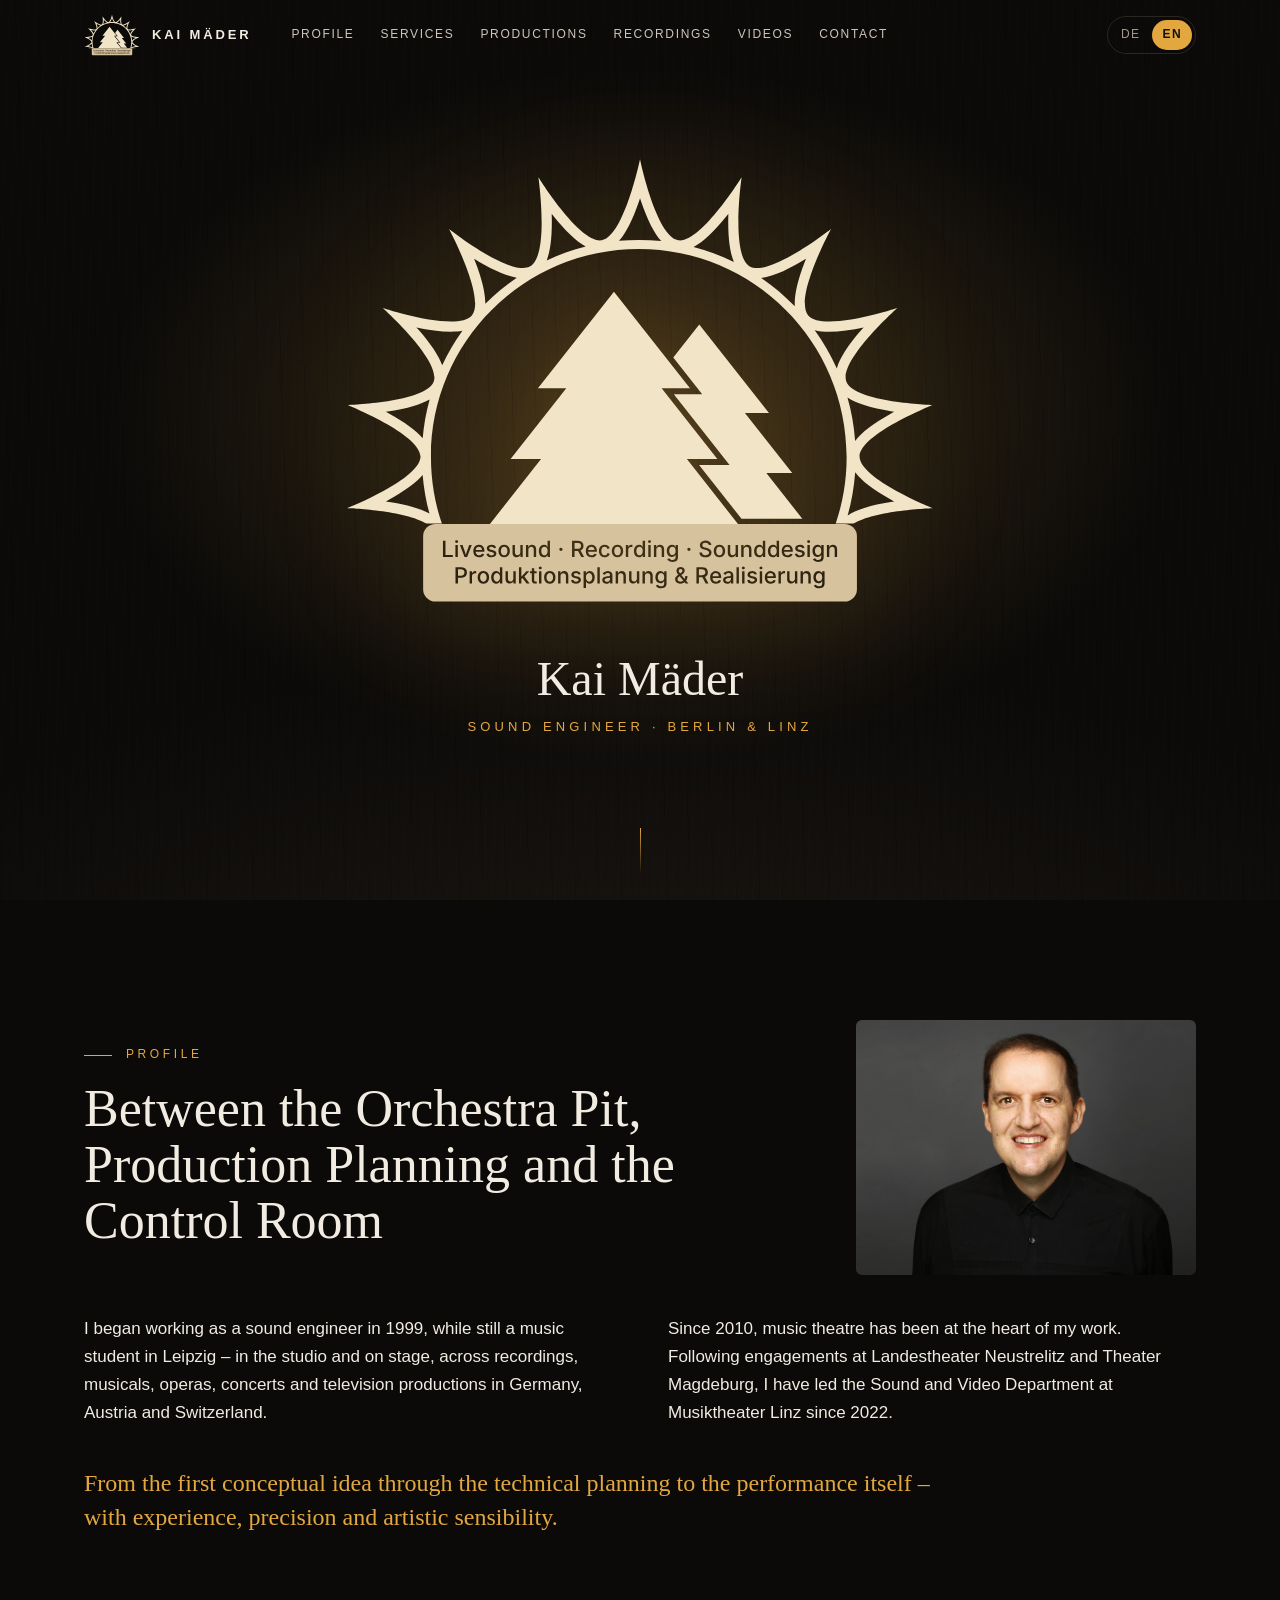
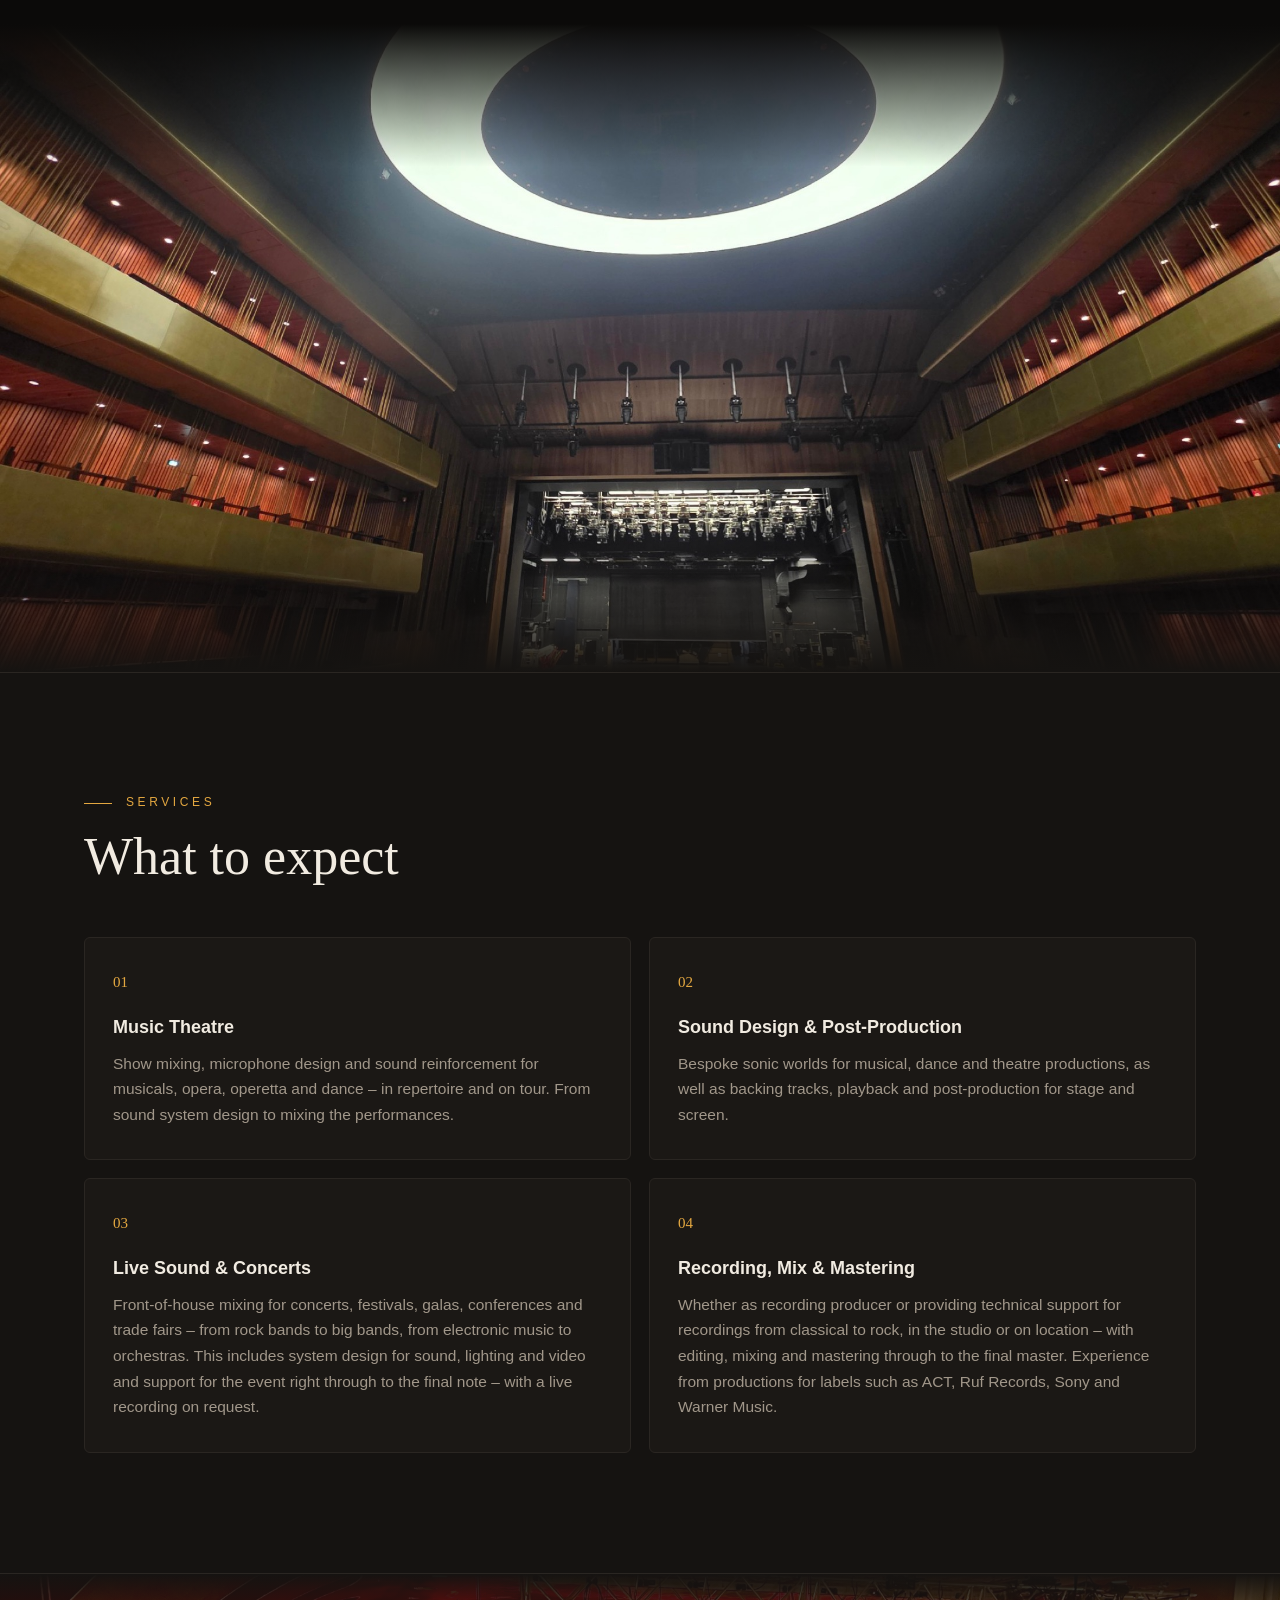
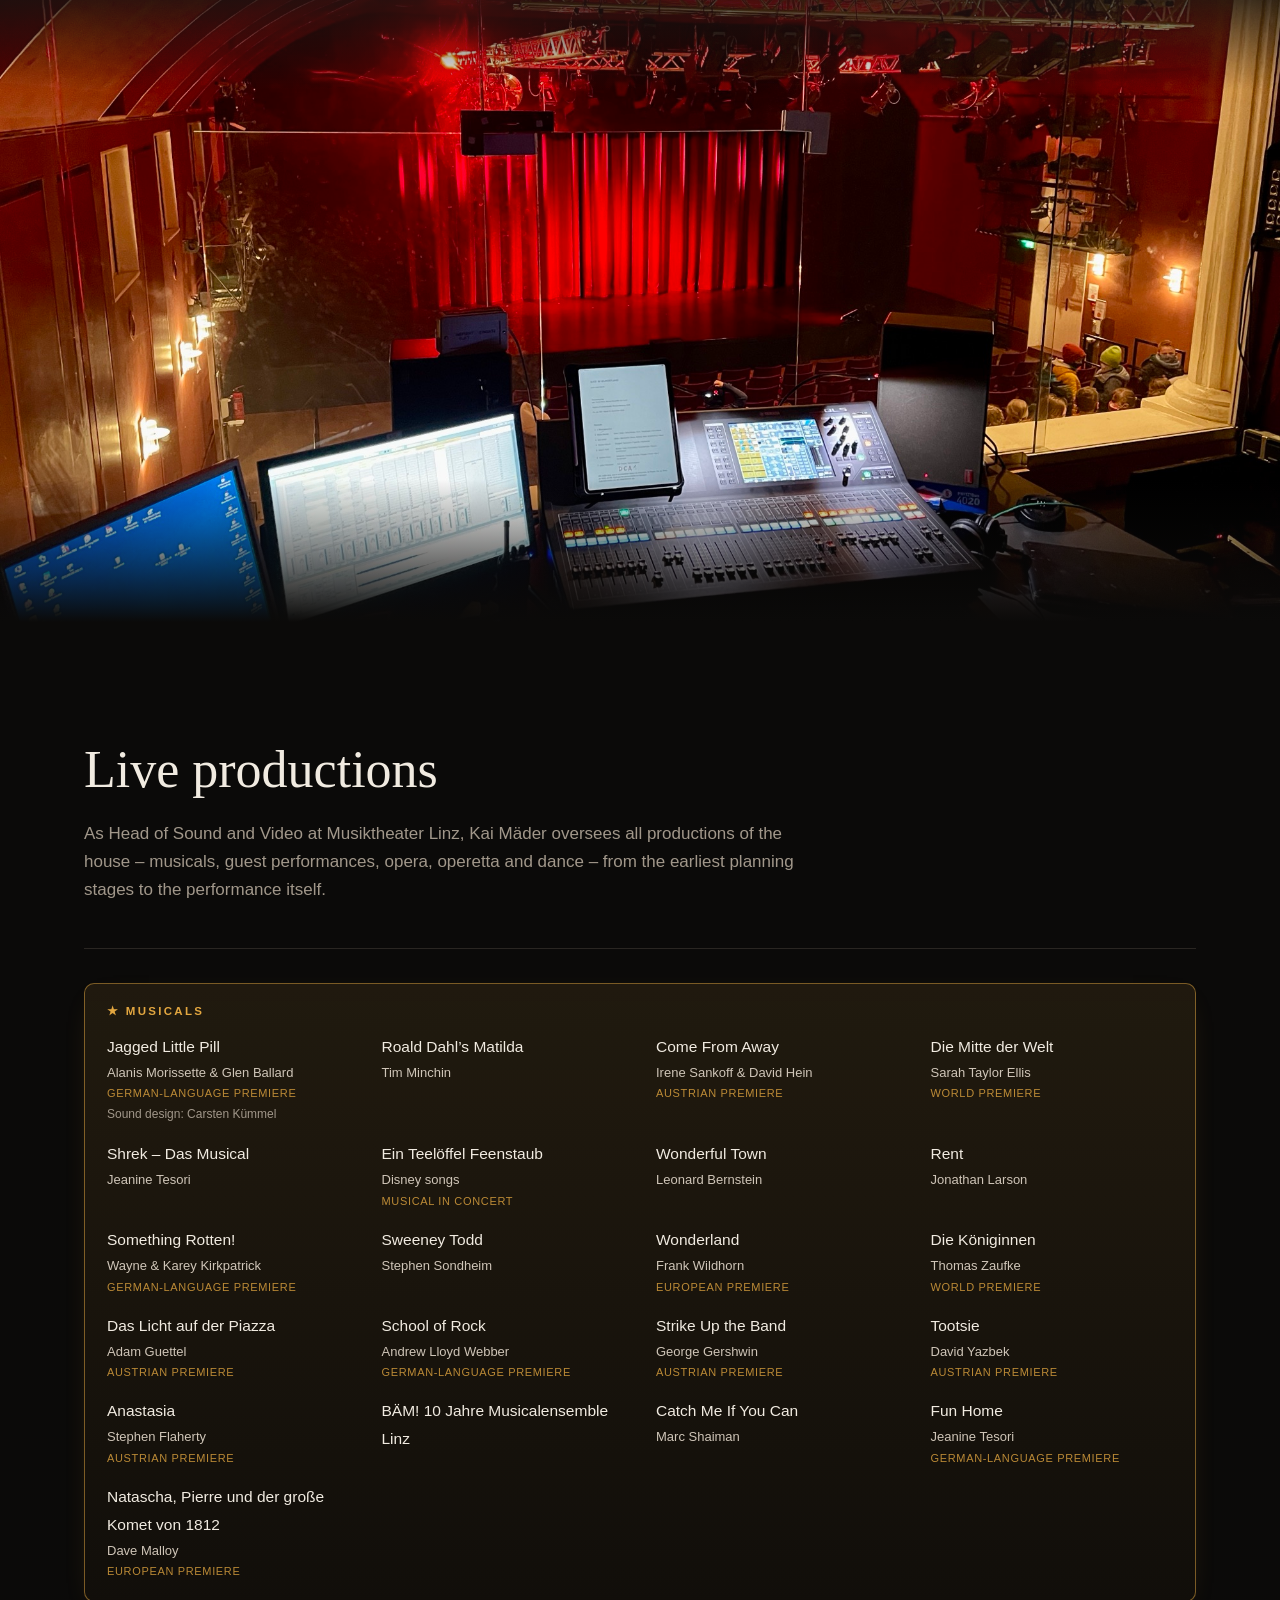
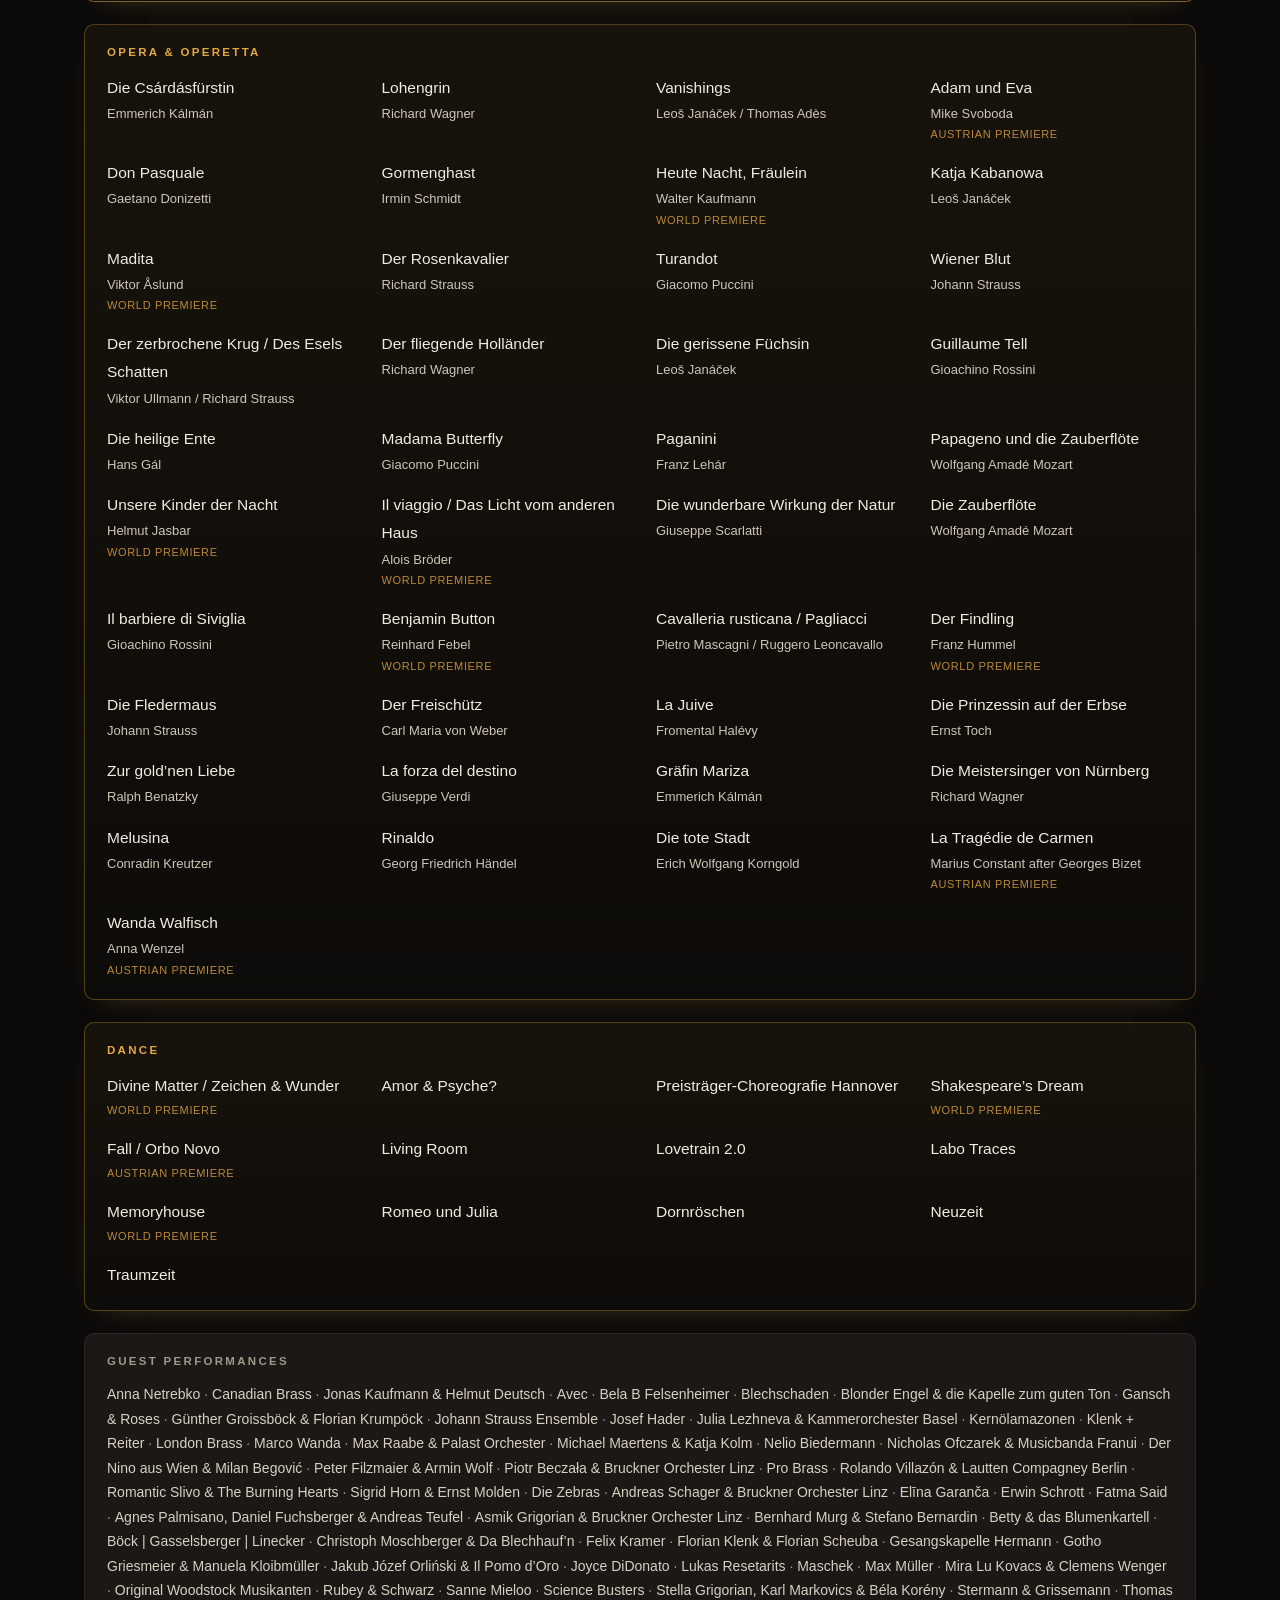
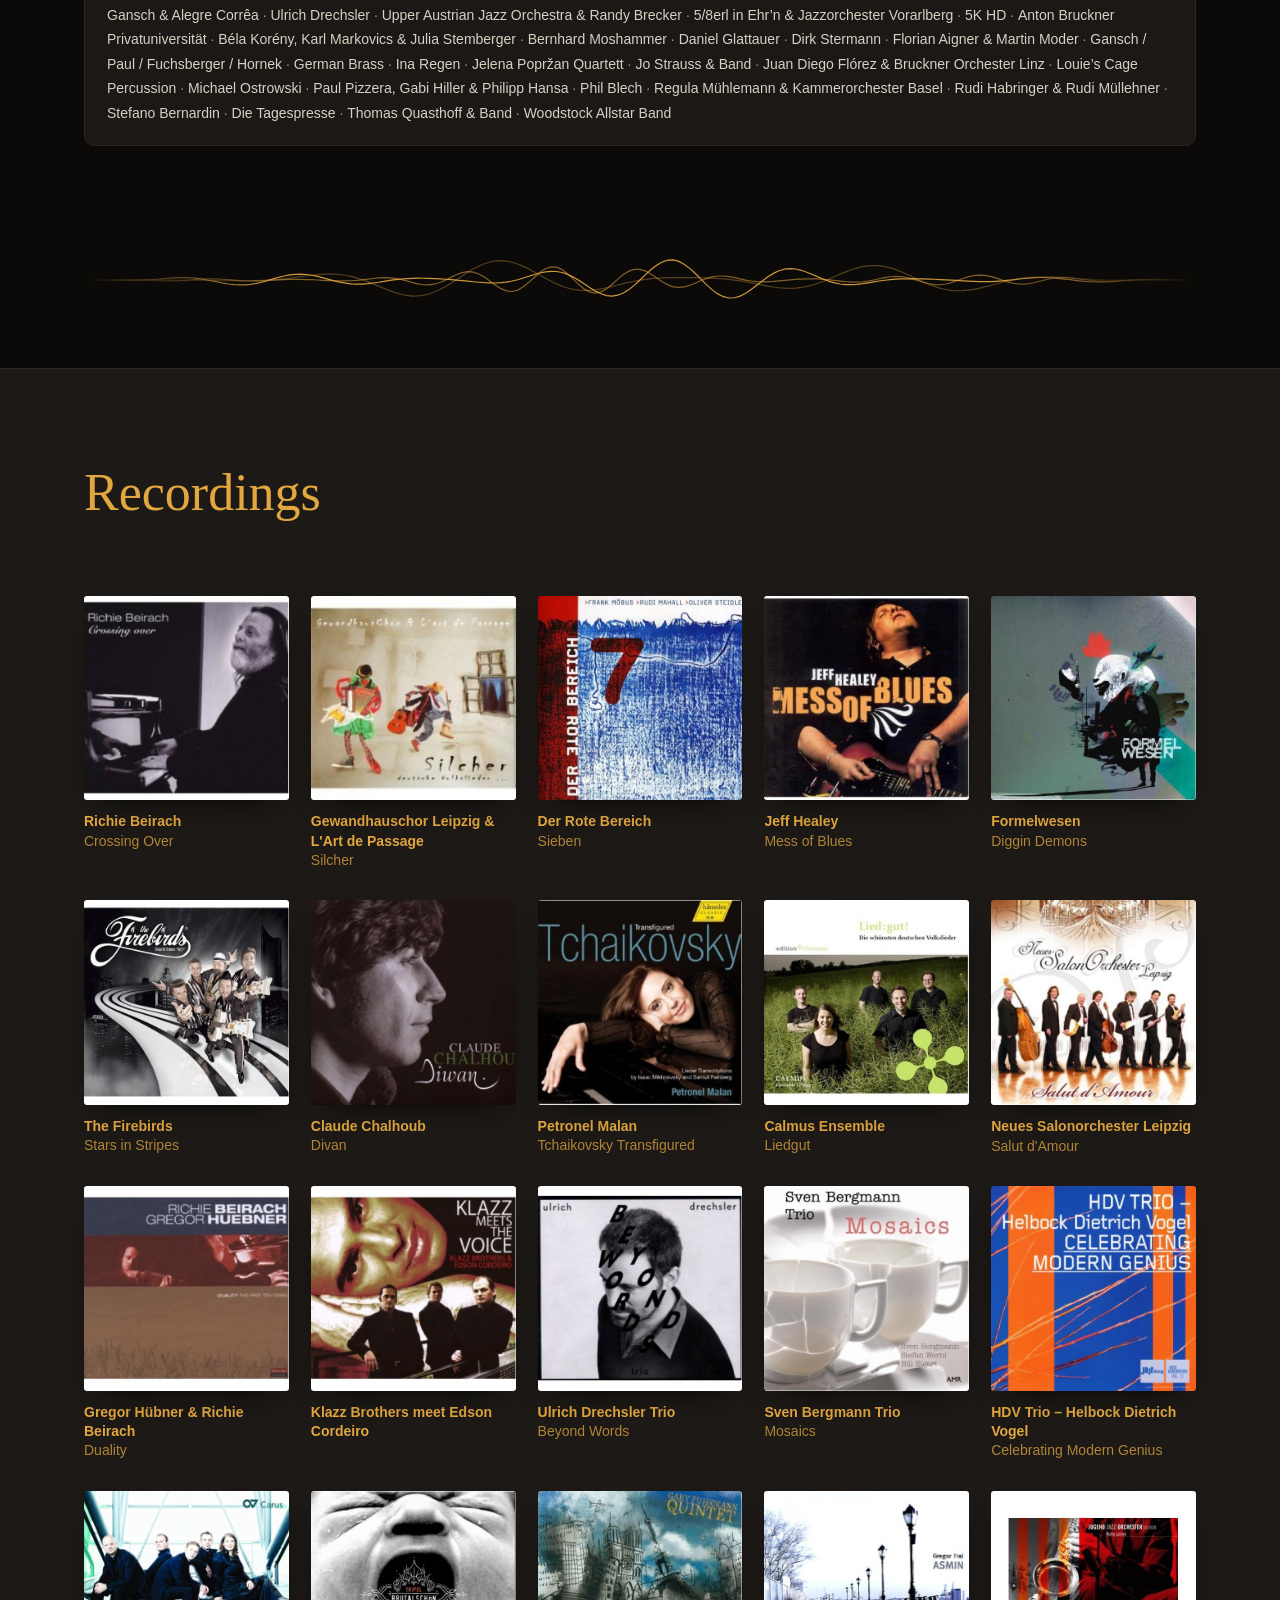
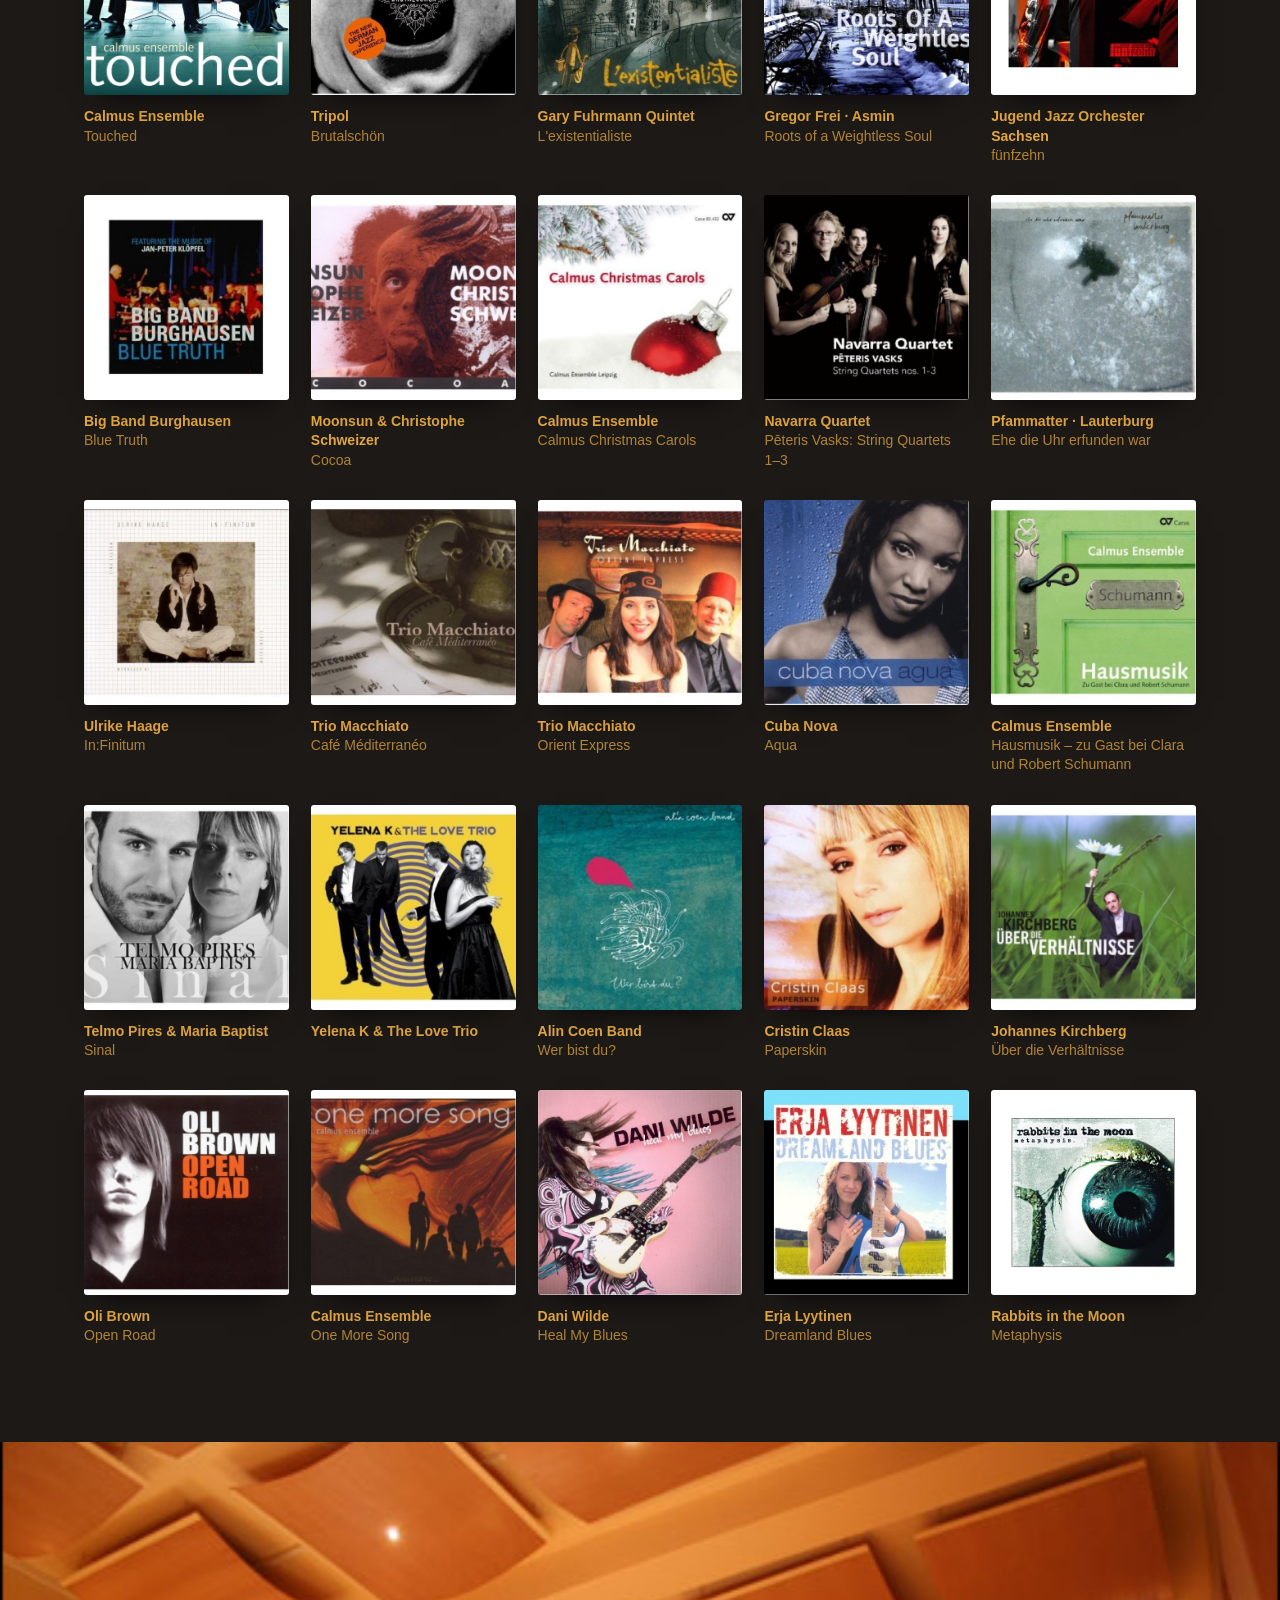
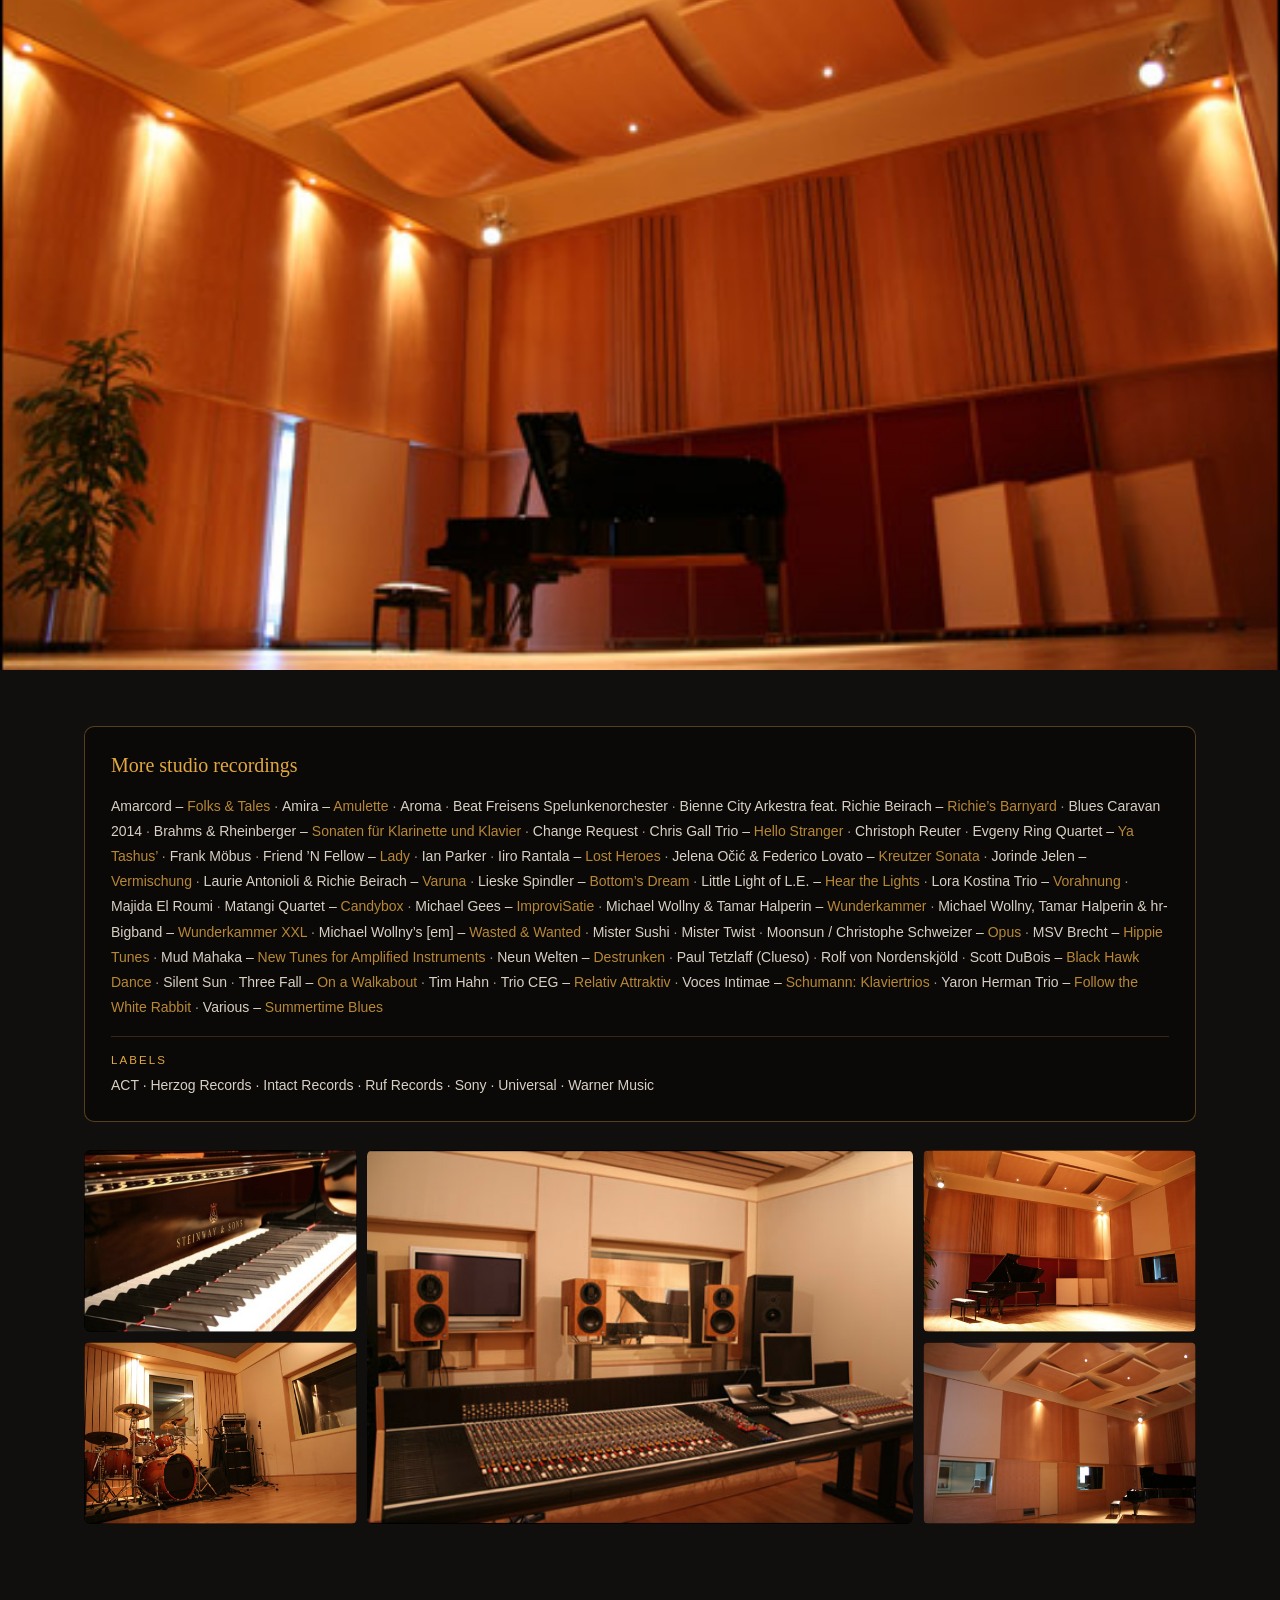
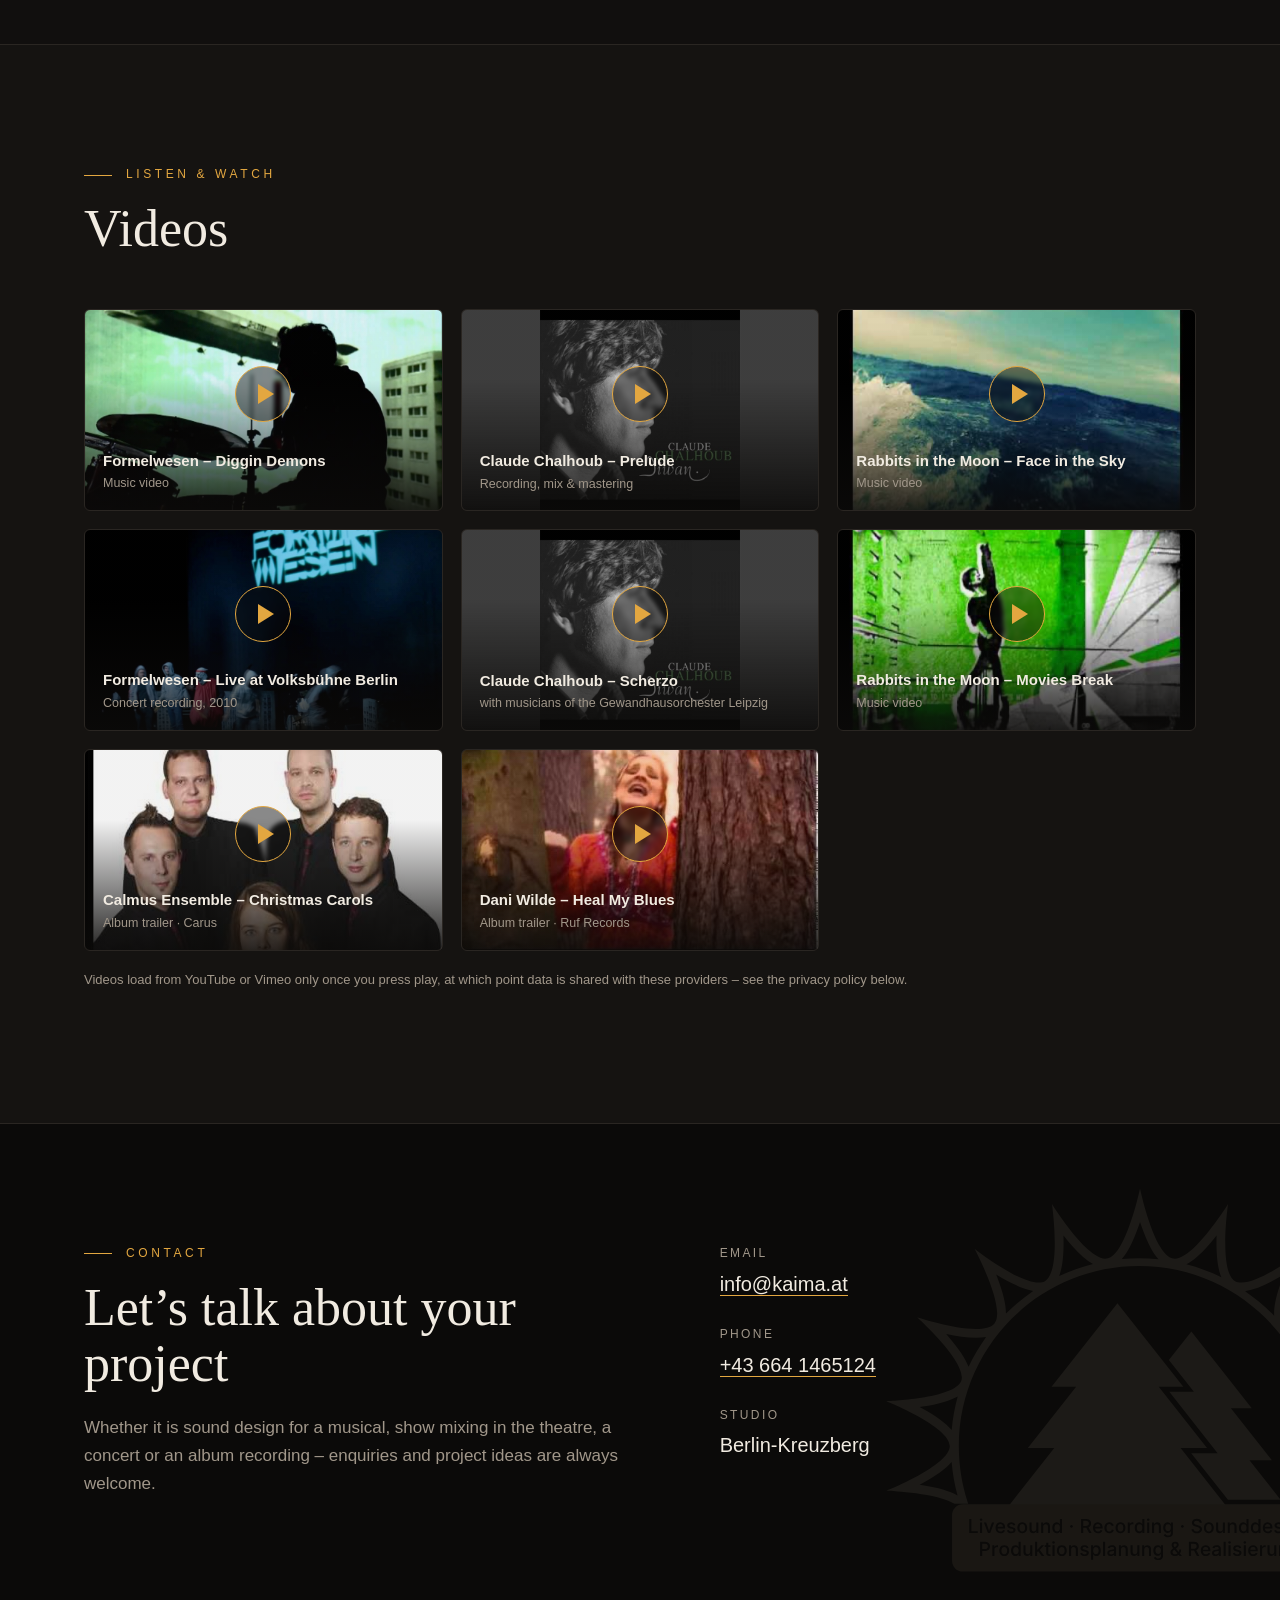
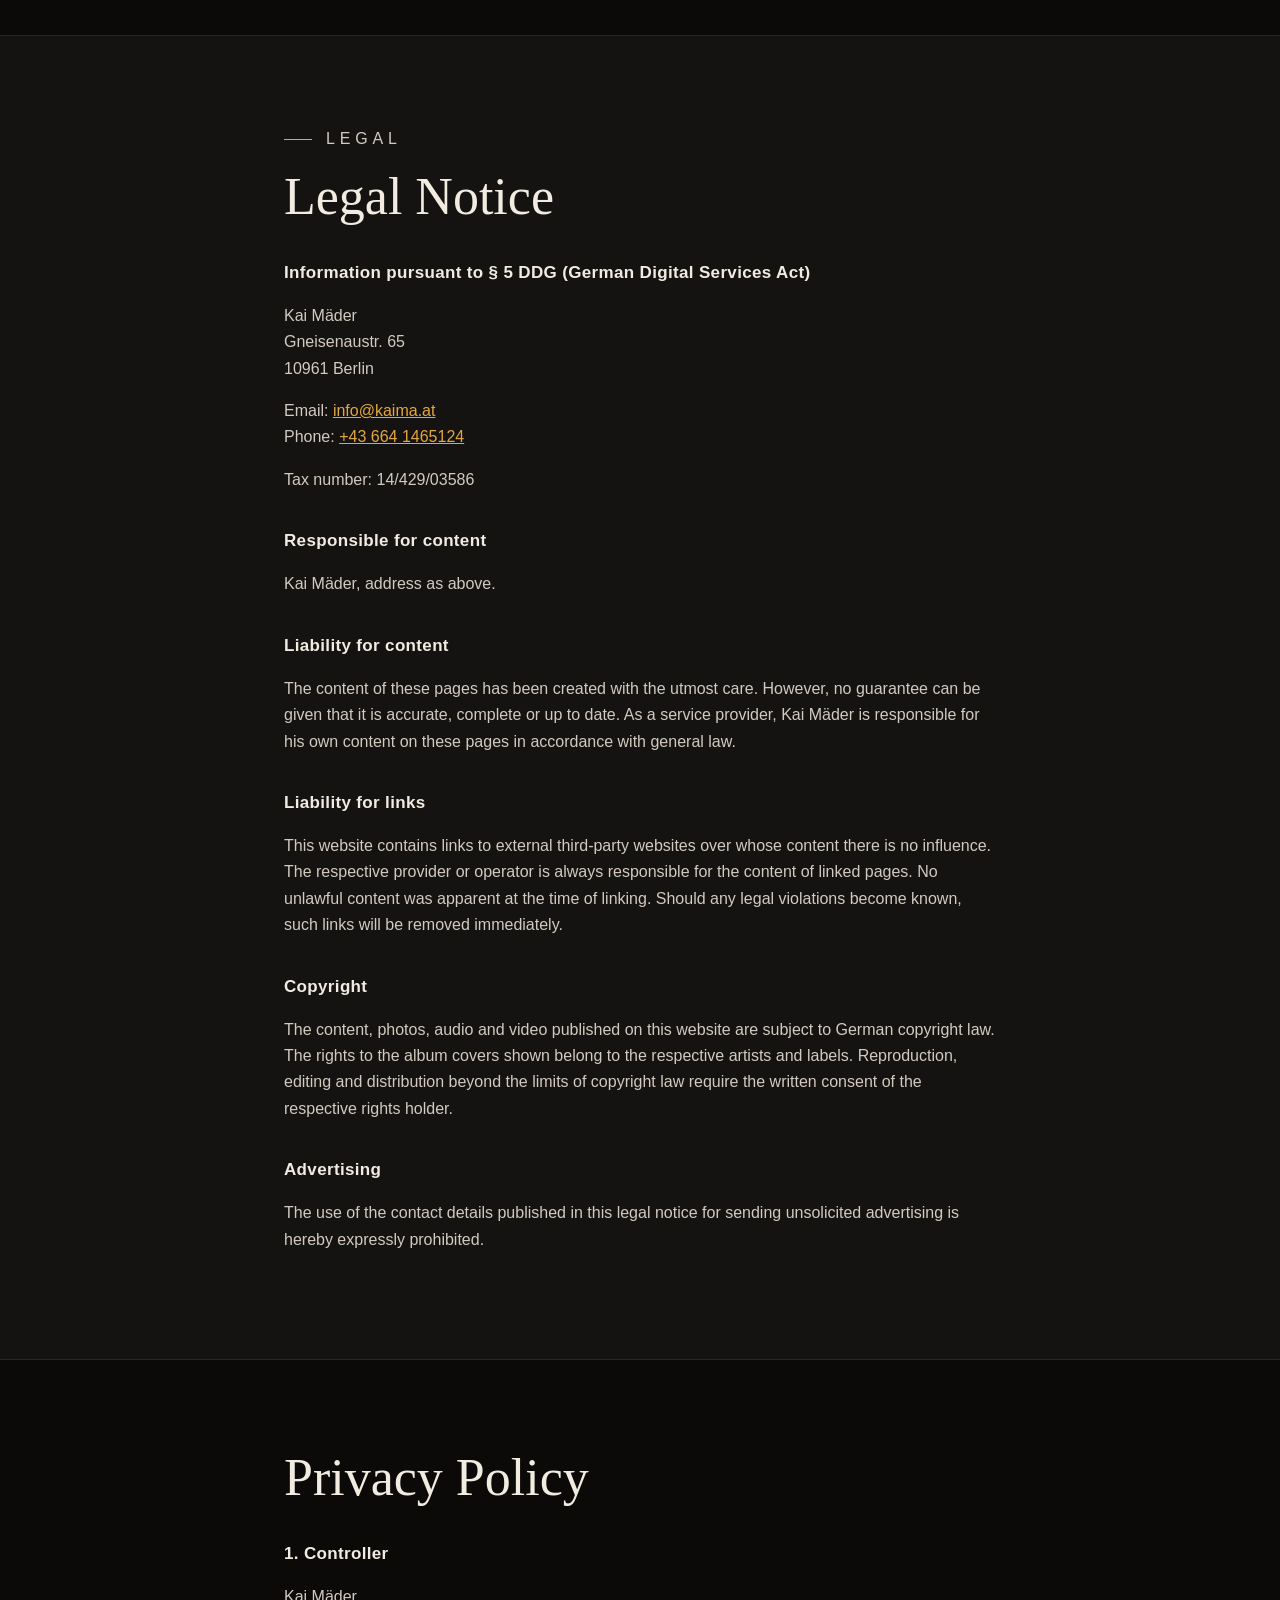
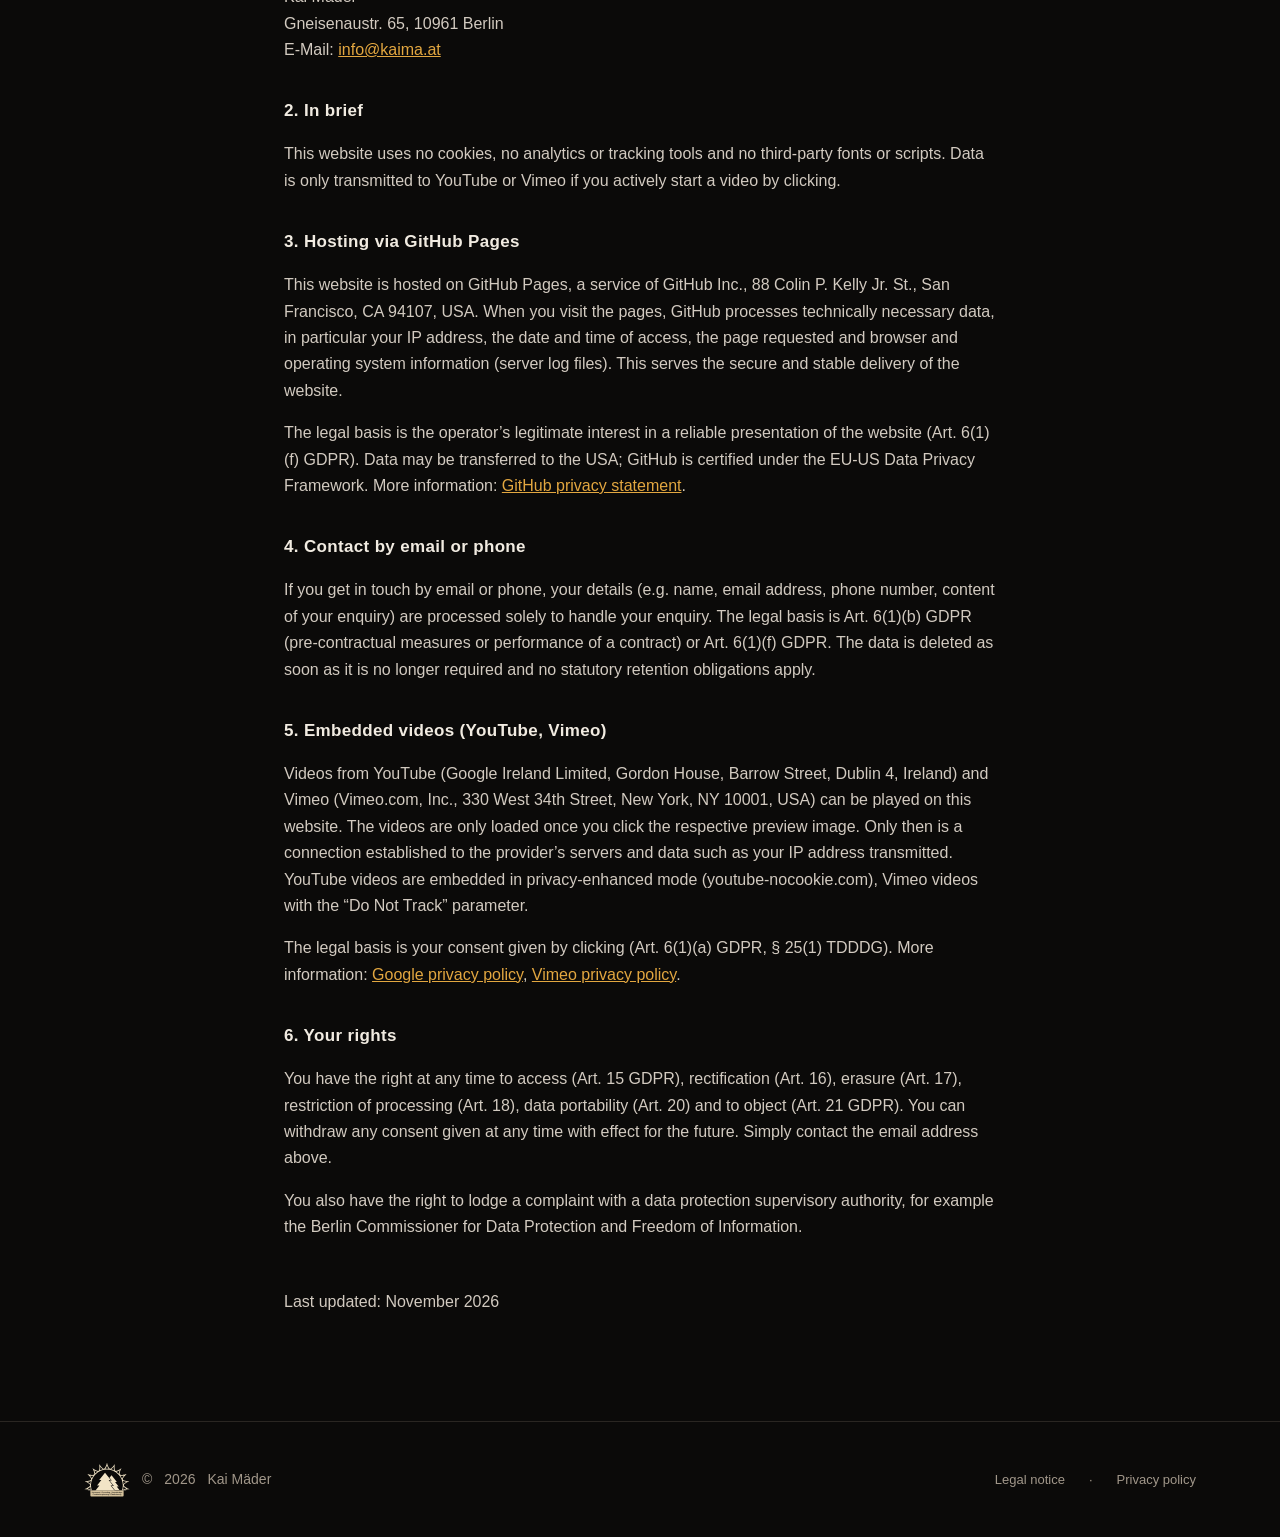
==== commit e7588829: "Profil: Porträt klein neben der Überschrift Co-Authored-By: Claude Opus 5.5 <noreply@anthropic.com>" ====
--- a/index.html
+++ b/index.html
@@ -11,7 +11,7 @@
   <meta property="og:image" content="https://kaima.at/img/og-kaima.png">
   <meta property="og:type" content="website">
   <link rel="icon" href="img/logo-schwarz.svg?v=4" type="image/svg+xml">
-  <link rel="stylesheet" href="style.css?v=20261127g">
+  <link rel="stylesheet" href="style.css?v=20261128a">
 </head>
 <body>
 
@@ -44,10 +44,12 @@
 
   <section id="ueber">
     <div class="wrap about">
-      <figure class="about-portrait reveal"><img src="img/photos/kai-maeder-portrait.jpg" alt="Kai Mäder" width="1280" height="541" loading="lazy"></figure>
-      <div class="about-head reveal">
-        <p class="eyebrow" data-en="Profile">Profil</p>
-        <h2 data-en="Between the Orchestra Pit,&lt;br&gt; Production Planning and the Control Room">Zwischen Orchestergraben,<br> Produktionsplanungen und Regieraum</h2>
+      <div class="about-top">
+        <div class="about-head reveal">
+          <p class="eyebrow" data-en="Profile">Profil</p>
+          <h2 data-en="Between the Orchestra Pit,&lt;br&gt; Production Planning and the Control Room">Zwischen Orchestergraben,<br> Produktionsplanungen und Regieraum</h2>
+        </div>
+        <figure class="about-portrait reveal"><img src="img/photos/kai-maeder-portrait.jpg" alt="Kai Mäder" width="1280" height="541" loading="lazy"></figure>
       </div>
       <div class="about-text reveal">
         <p data-en="I began working as a sound engineer in 1999, while still a music student in Leipzig – in the studio and on stage, across recordings, musicals, operas, concerts and television productions in Germany, Austria and Switzerland.">Schon während meines Musikstudiums in Leipzig arbeitete ich ab 1999 als Tonmeister – im Studio und auf der Bühne, bei Aufnahmen, Musicals, Opern, Konzerten und TV-Produktionen in Deutschland, Österreich und der Schweiz.</p>
--- a/style.css
+++ b/style.css
@@ -390,6 +390,9 @@
 .more-rec-labels { margin: 16px 0 0; padding-top: 14px; border-top: 1px solid rgba(227,167,64,.2); font-size: 14px; color: #d9d0c3; }
 .more-rec-labels span { display: block; margin-bottom: 4px; font-size: 11.5px; letter-spacing: .18em; text-transform: uppercase; color: var(--gold); }
 /* Porträt im Profil */
-.about-portrait { --pw: min(1024px, calc(100vw - 48px)); width: var(--pw); margin: 0 0 40px calc((100% - var(--pw)) / 2); }
-.about-portrait img { display: block; width: 100%; height: auto; object-fit: cover; border-radius: 6px; }
-@media (max-width: 720px) { .about-portrait img { aspect-ratio: 5 / 3; object-fit: cover; object-position: 52% 22%; } .about-portrait { --pw: calc(100vw - 32px); margin-bottom: 28px; } }
+.about-top { display: flex; align-items: center; justify-content: space-between; gap: 48px; }
+.about-top .about-head { flex: 1 1 auto; min-width: 0; }
+.about-portrait { flex: 0 0 auto; width: 340px; margin: 0; }
+.about-portrait img { display: block; width: 100%; aspect-ratio: 4 / 3; height: auto; object-fit: cover; object-position: 51% 30%; border-radius: 6px; }
+@media (max-width: 900px) { .about-portrait { width: 260px; } .about-top { gap: 28px; } }
+@media (max-width: 720px) { .about-top { flex-direction: column-reverse; align-items: stretch; gap: 22px; } .about-portrait { width: 100%; } .about-portrait img { aspect-ratio: 5 / 3; object-position: 52% 22%; } }
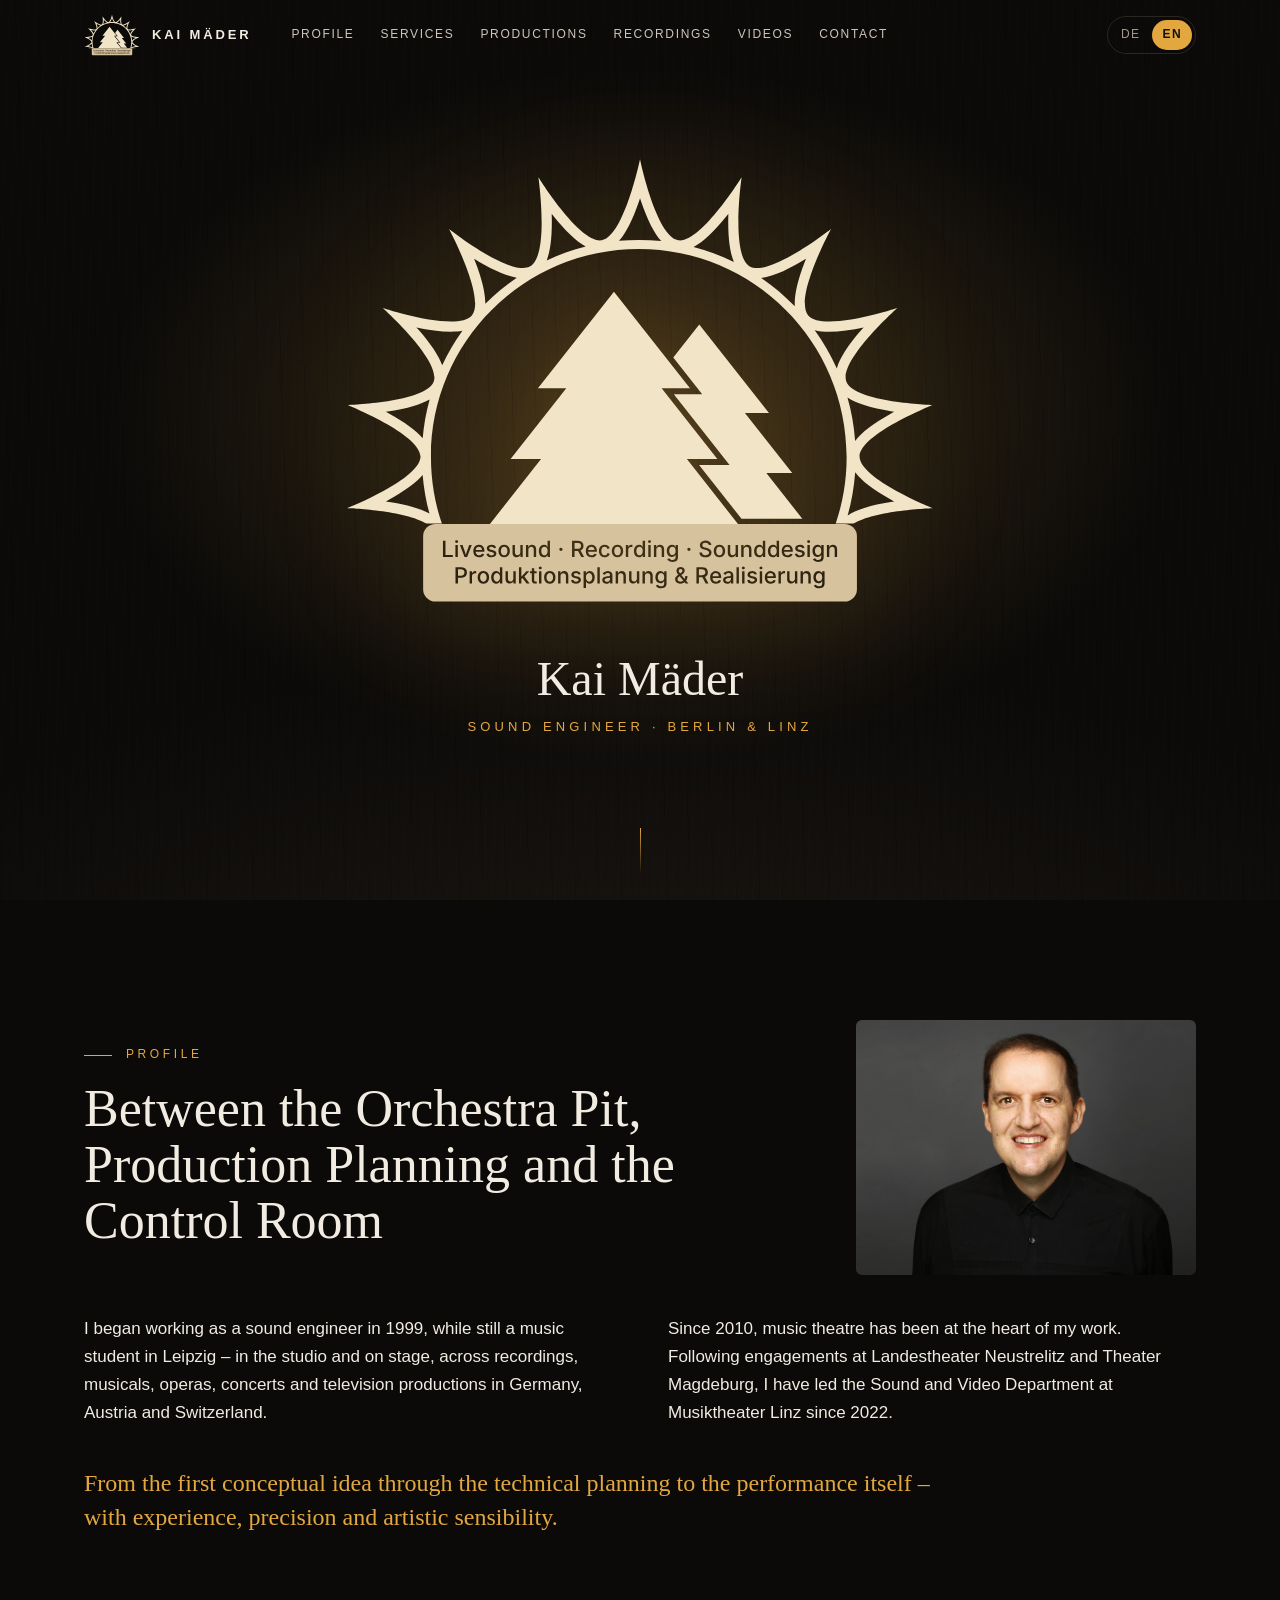
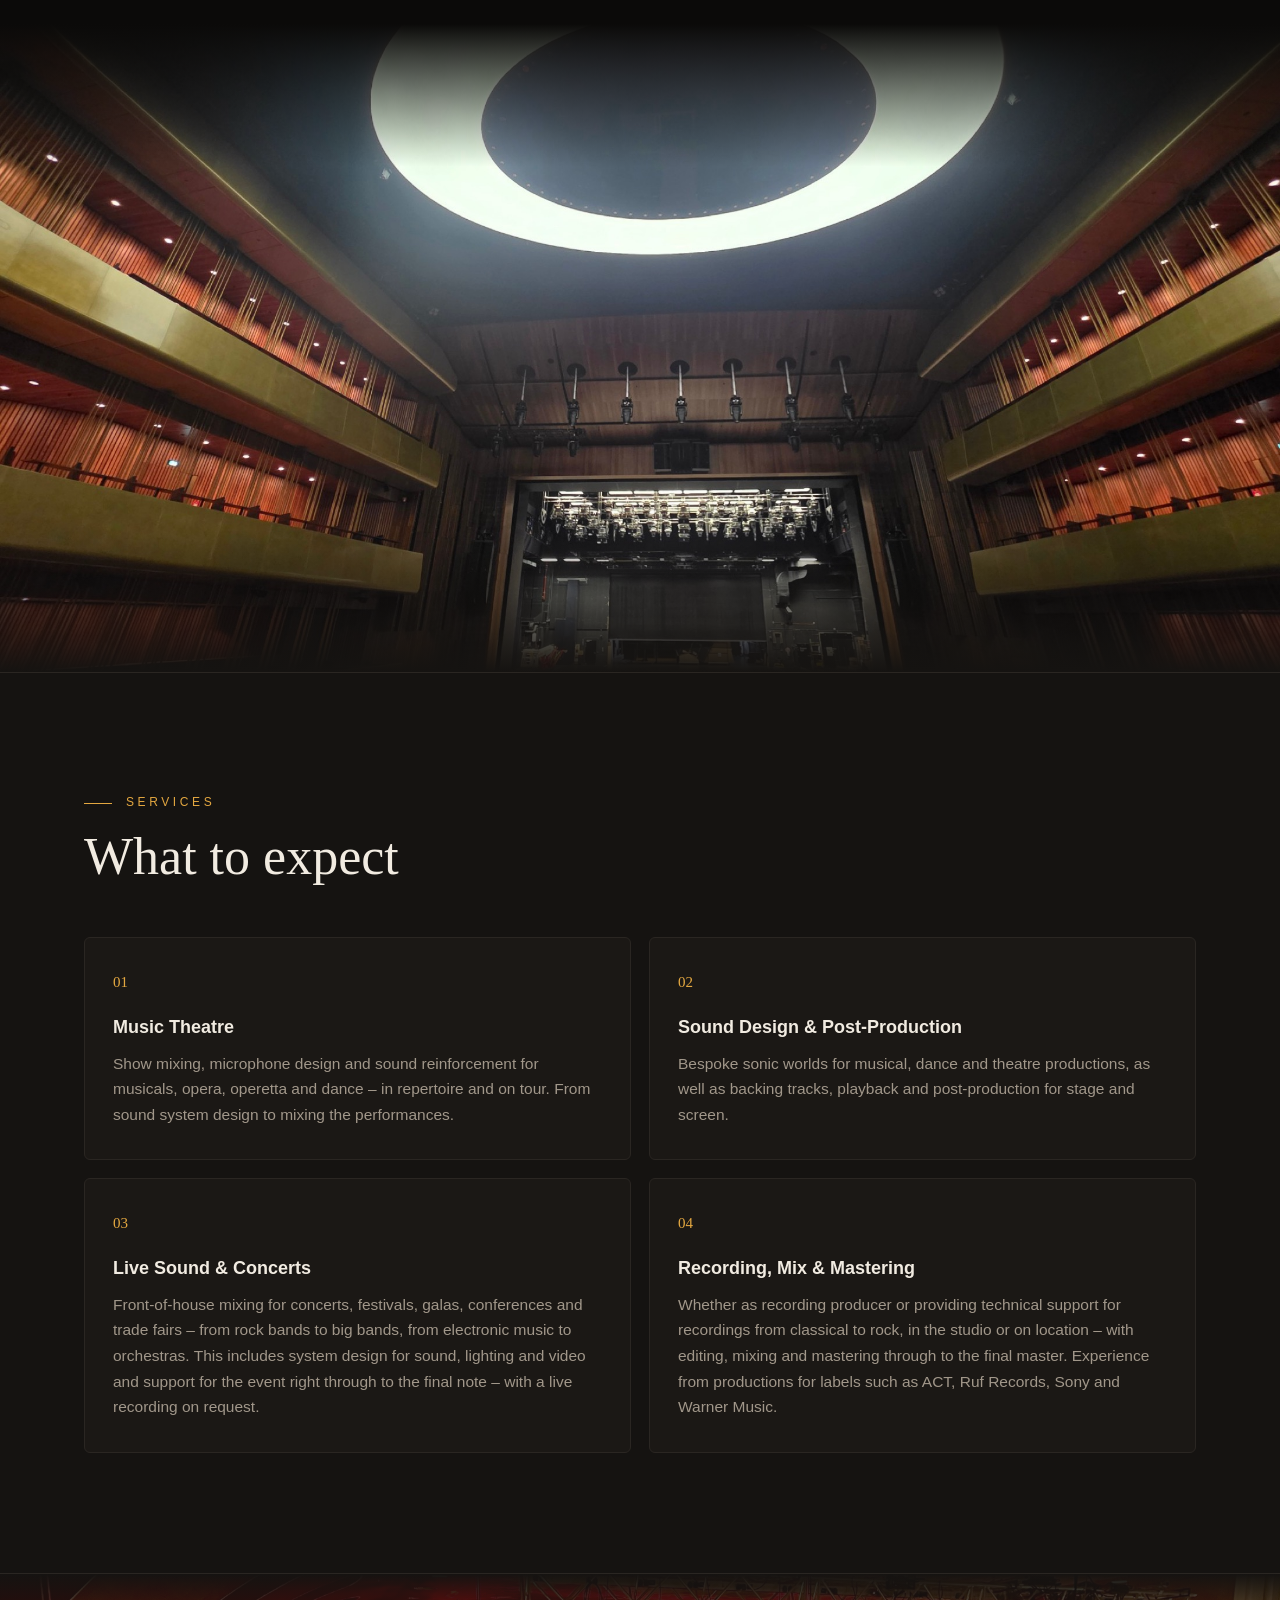
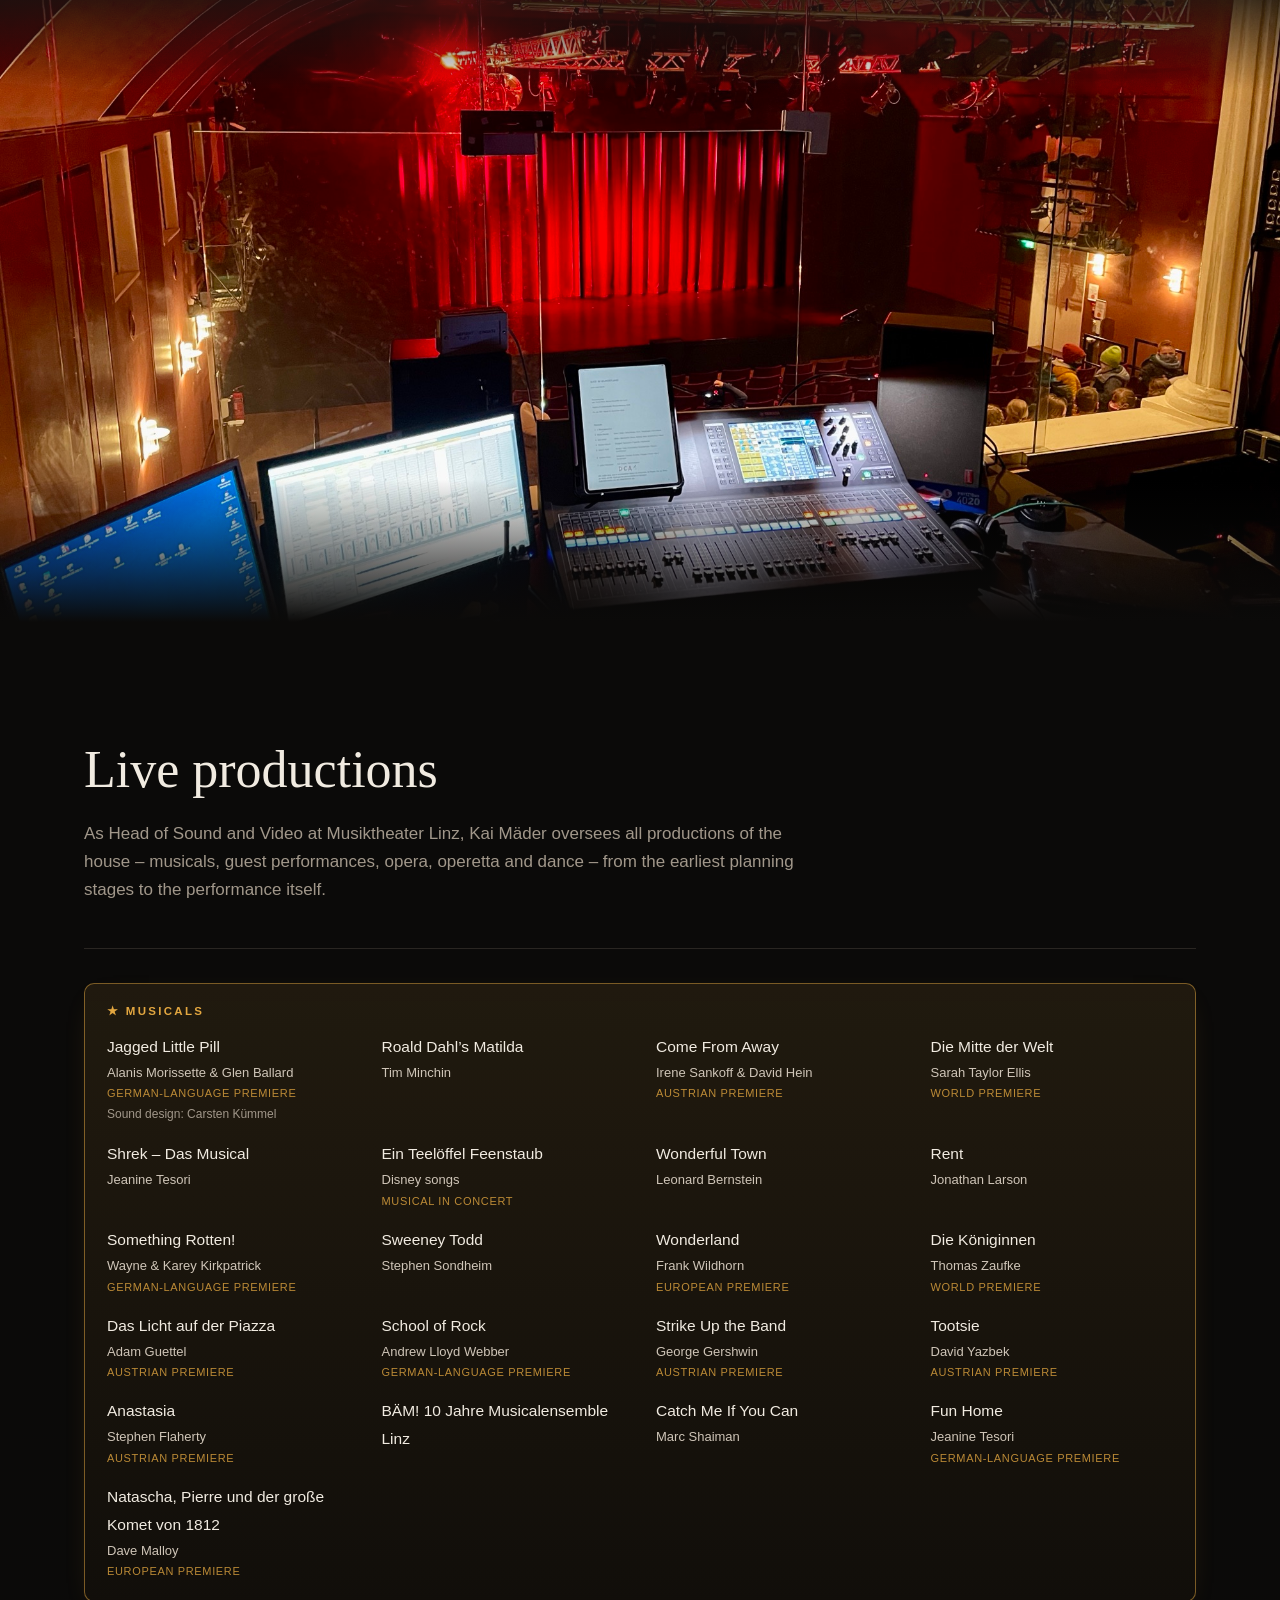
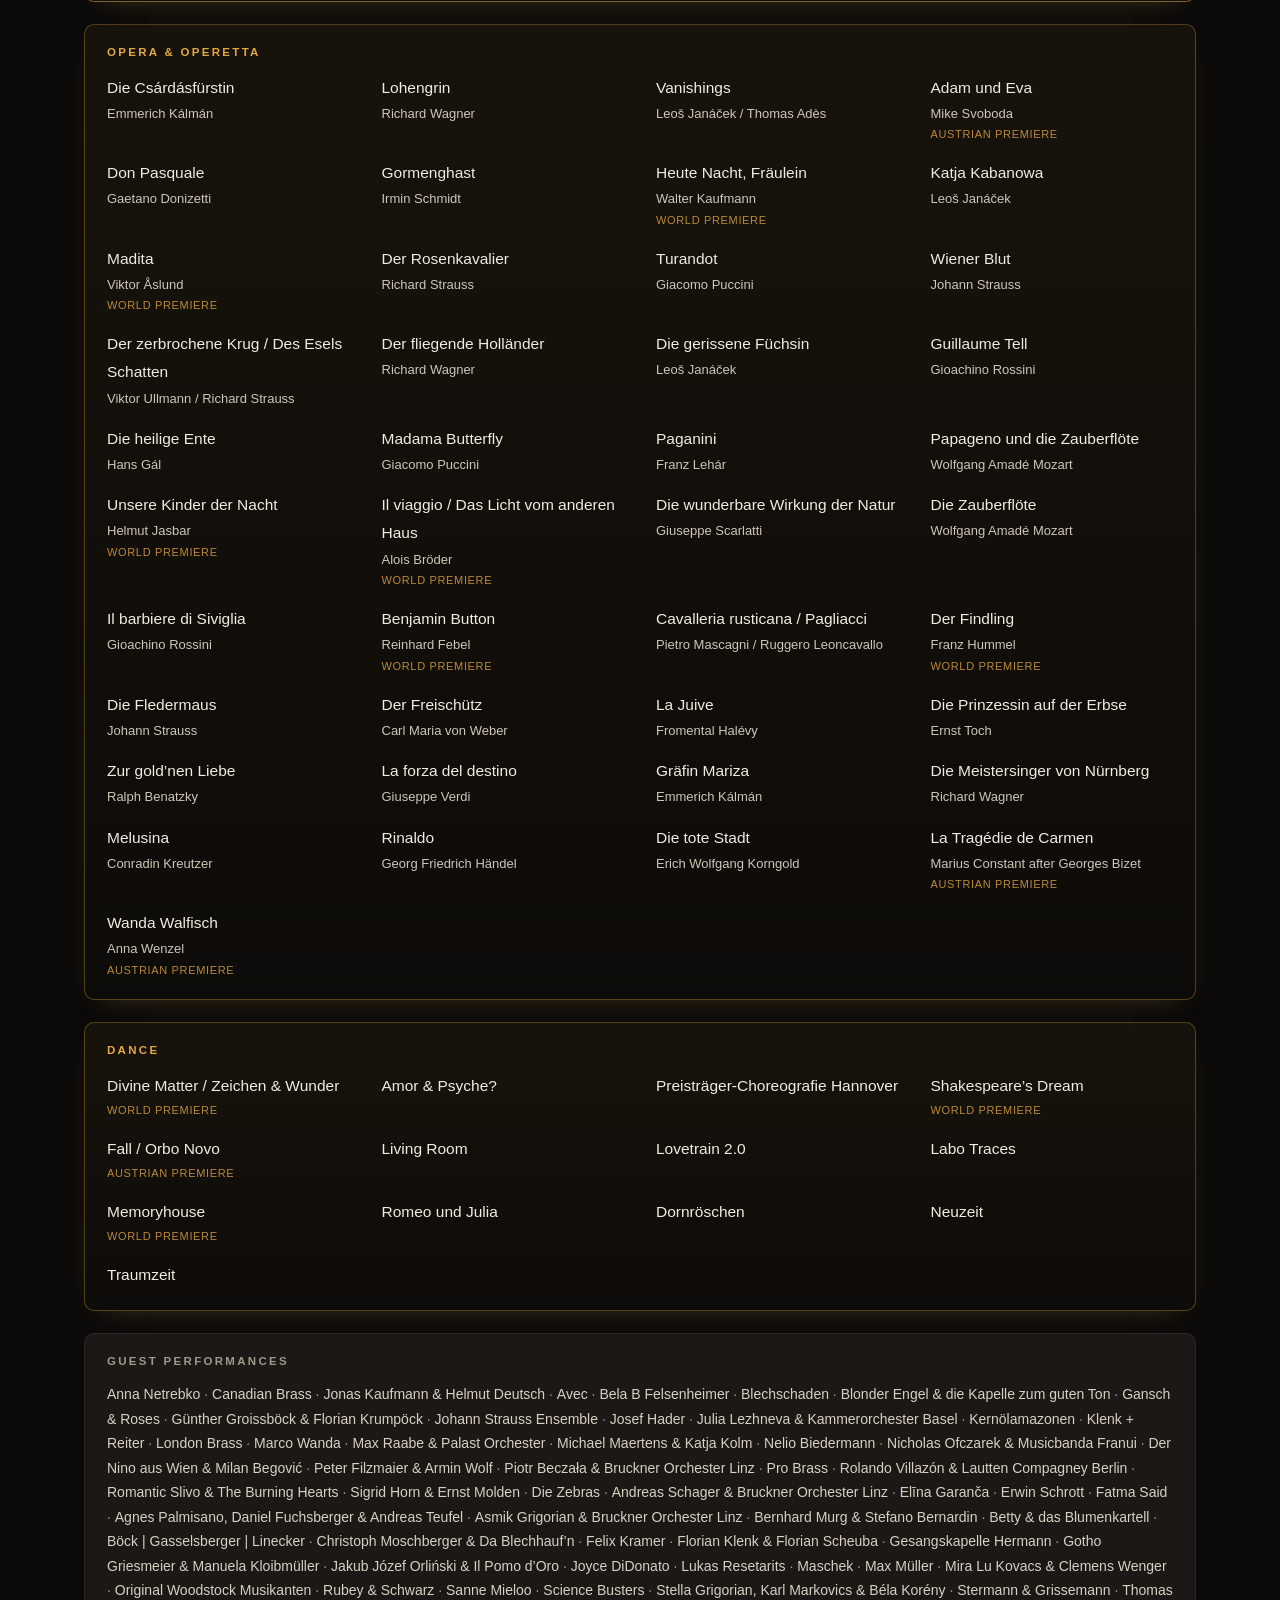
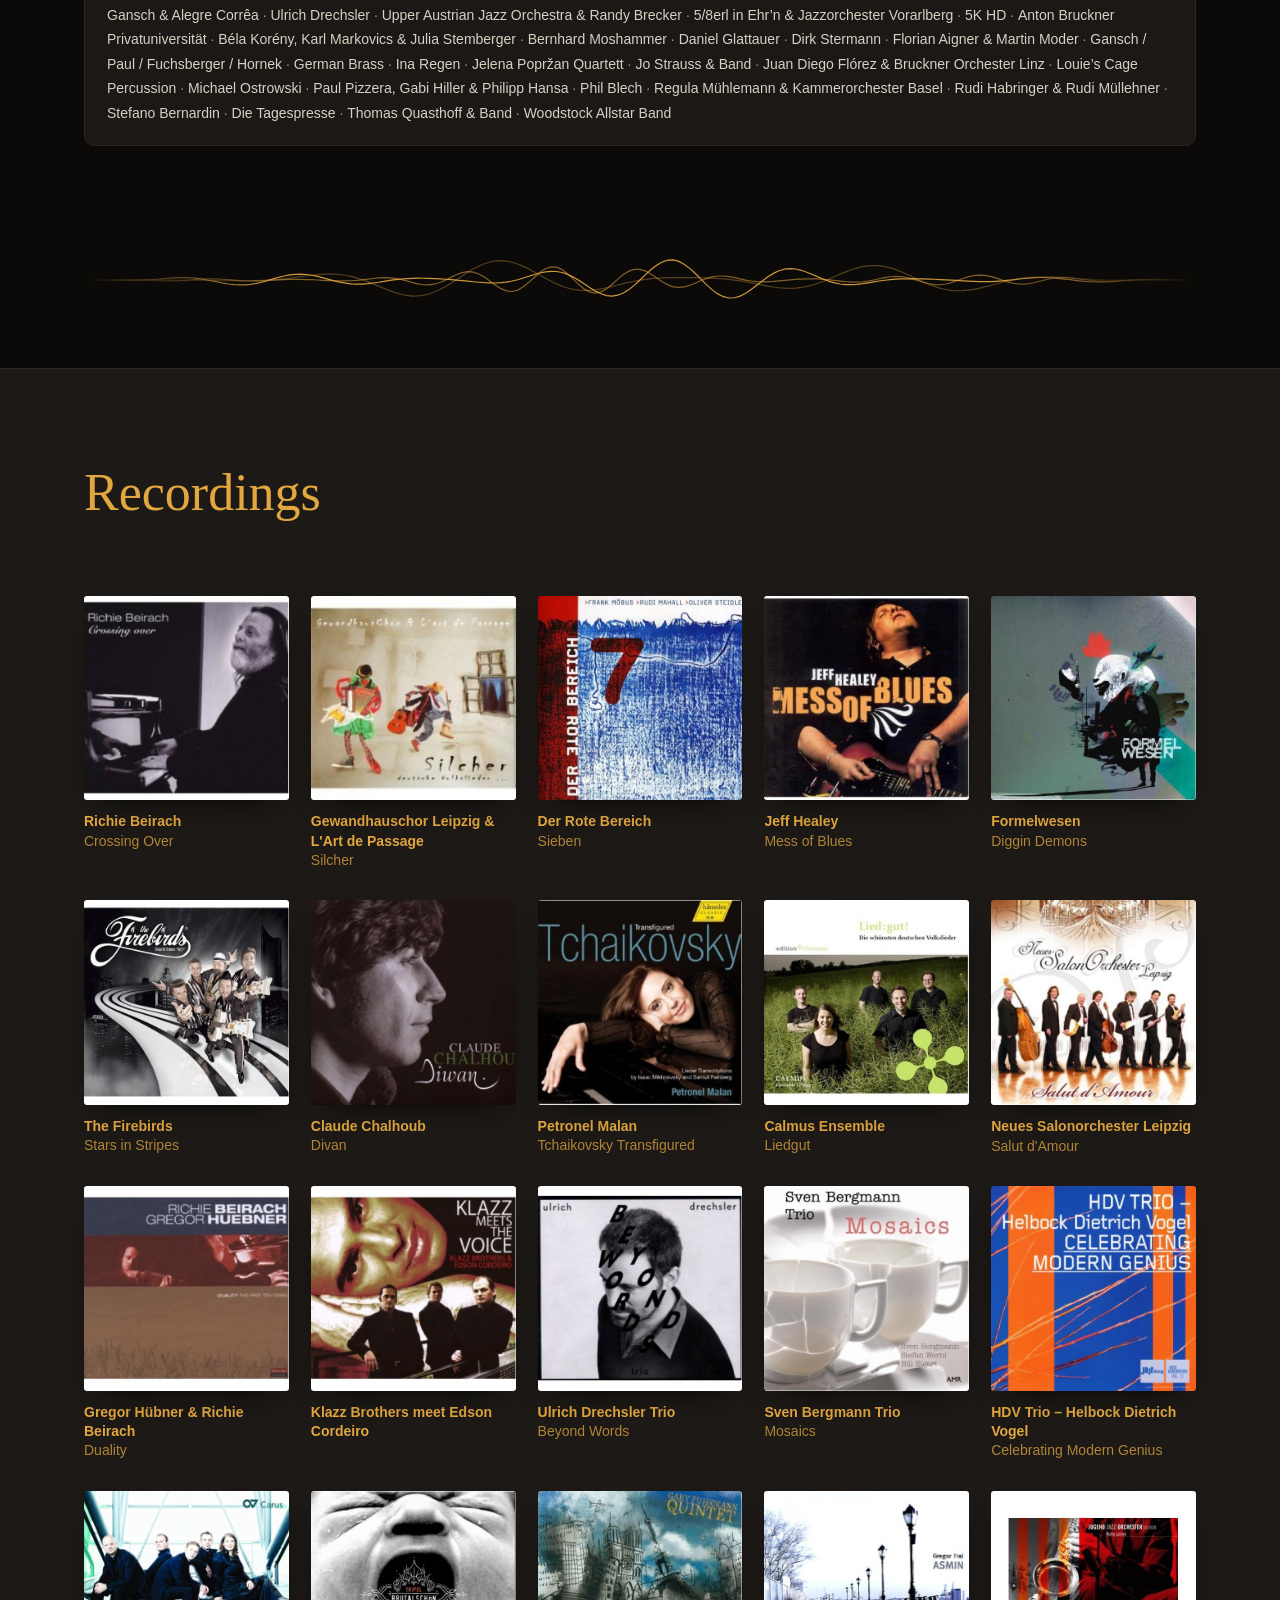
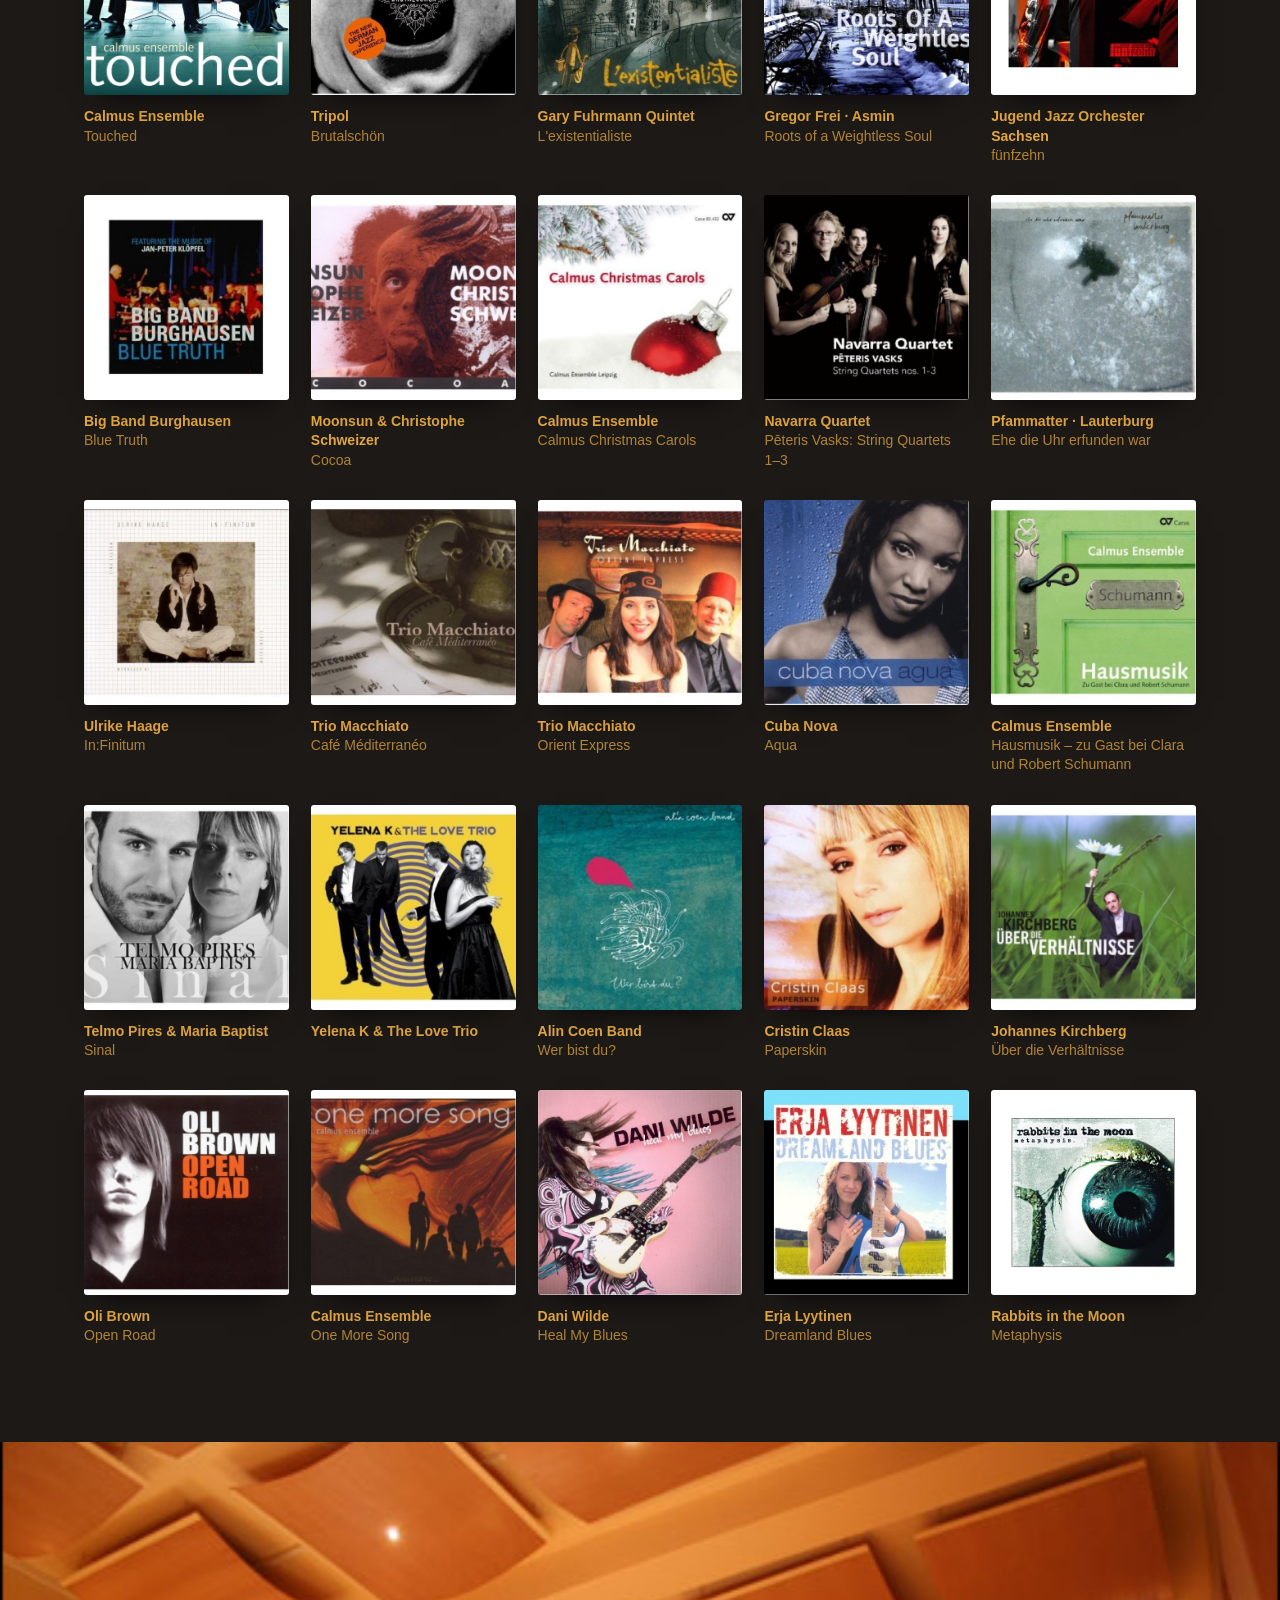
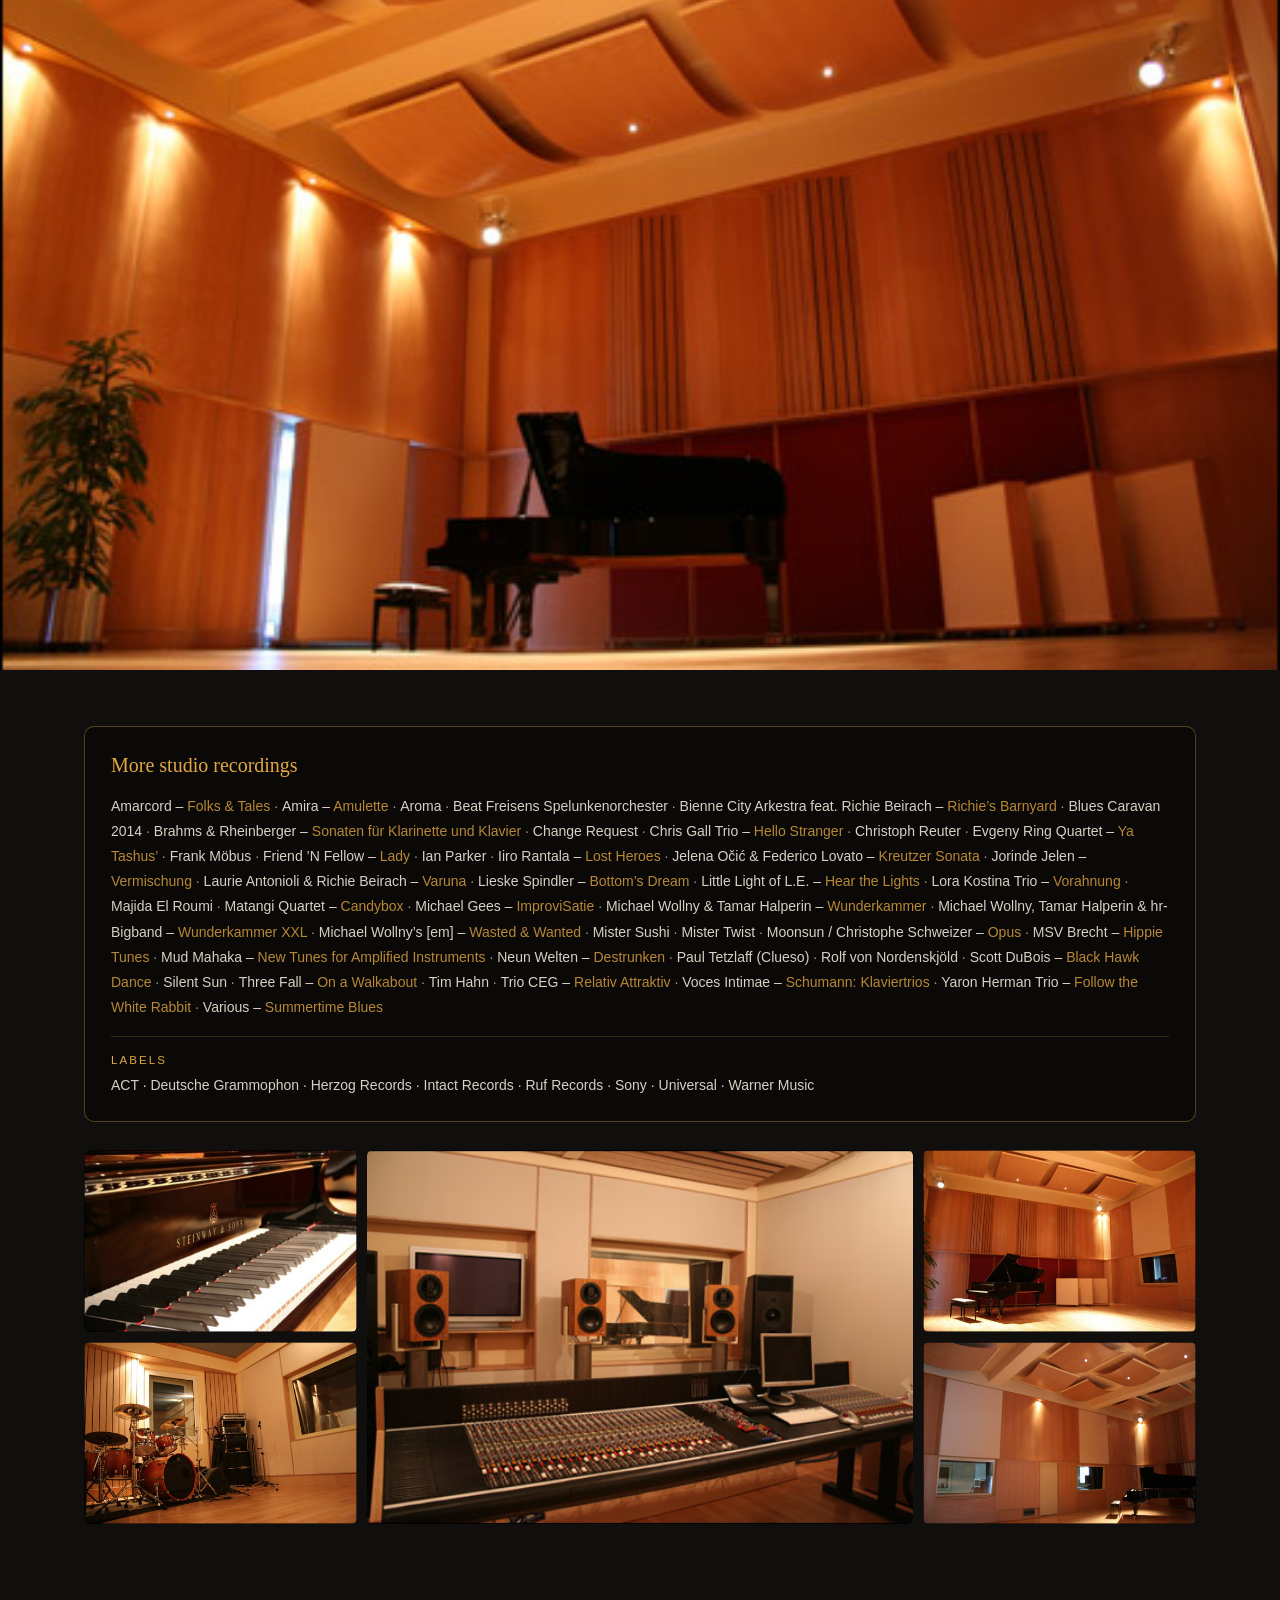
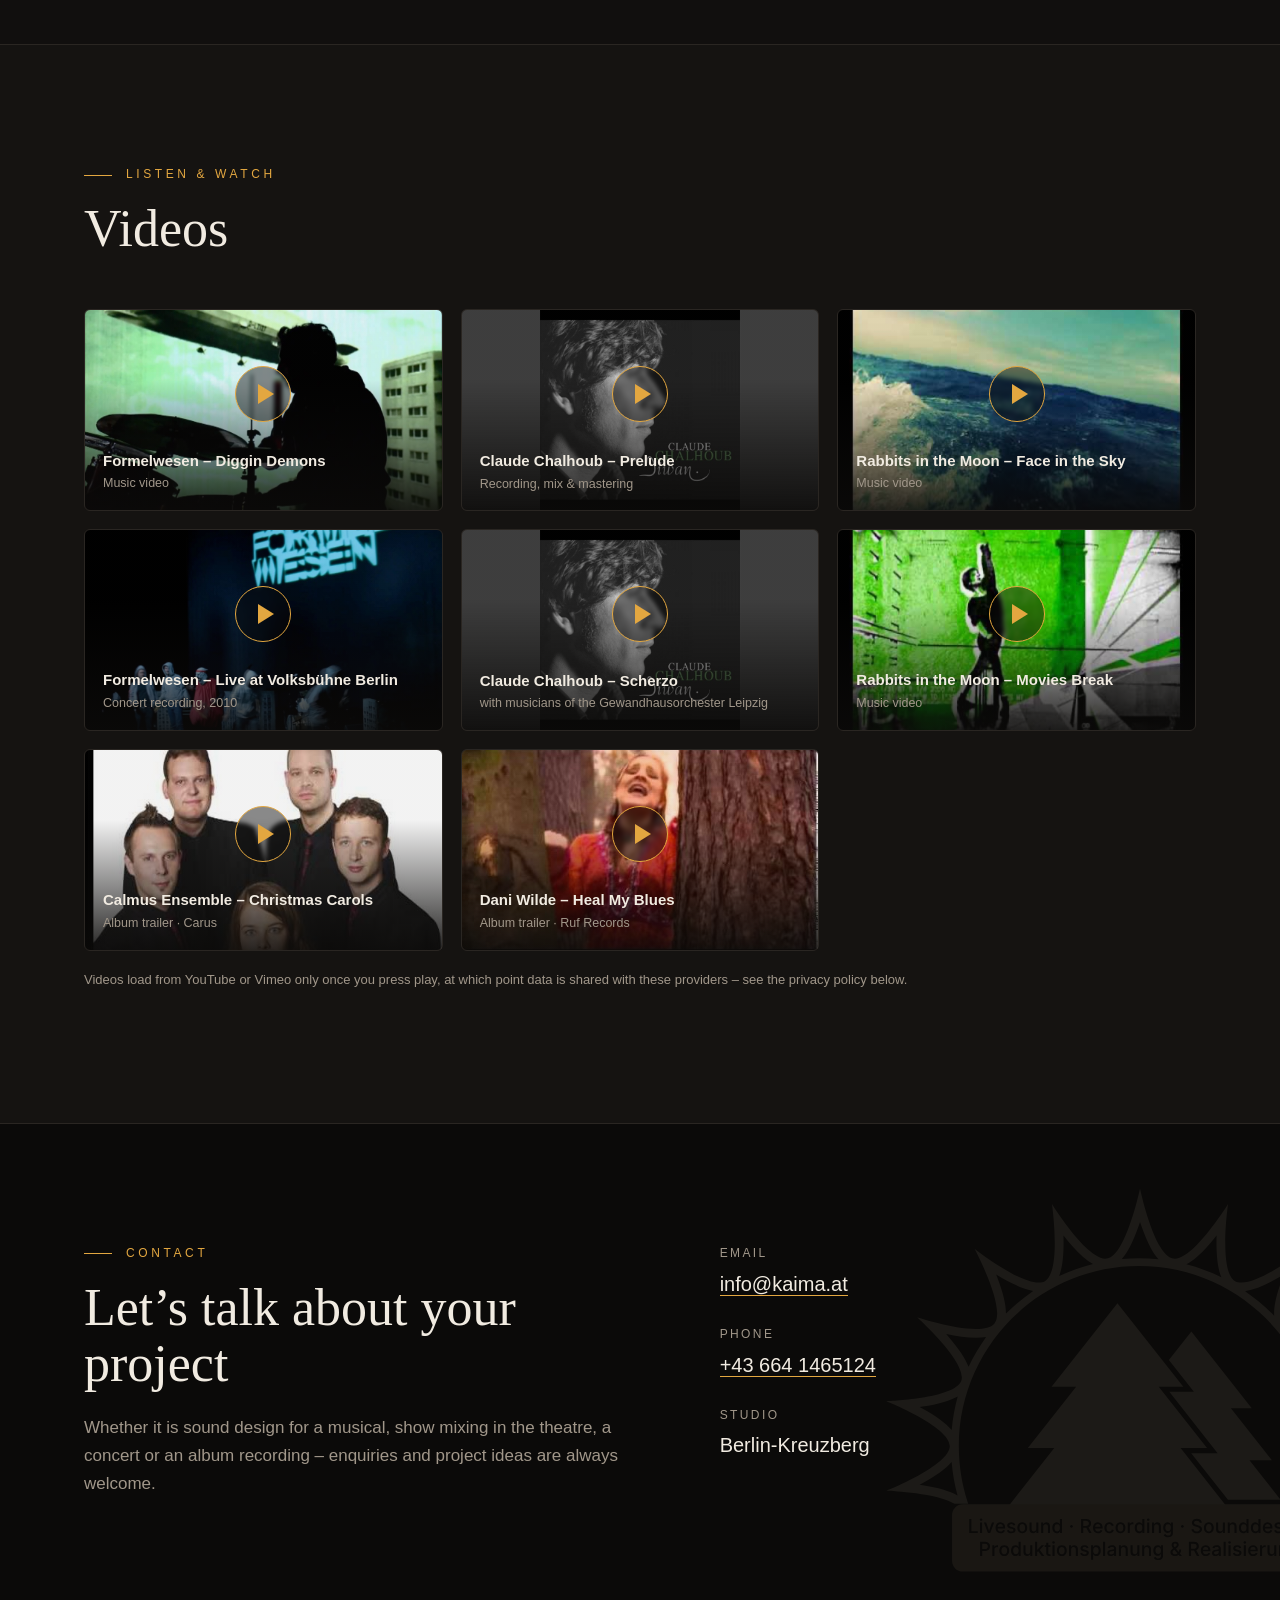
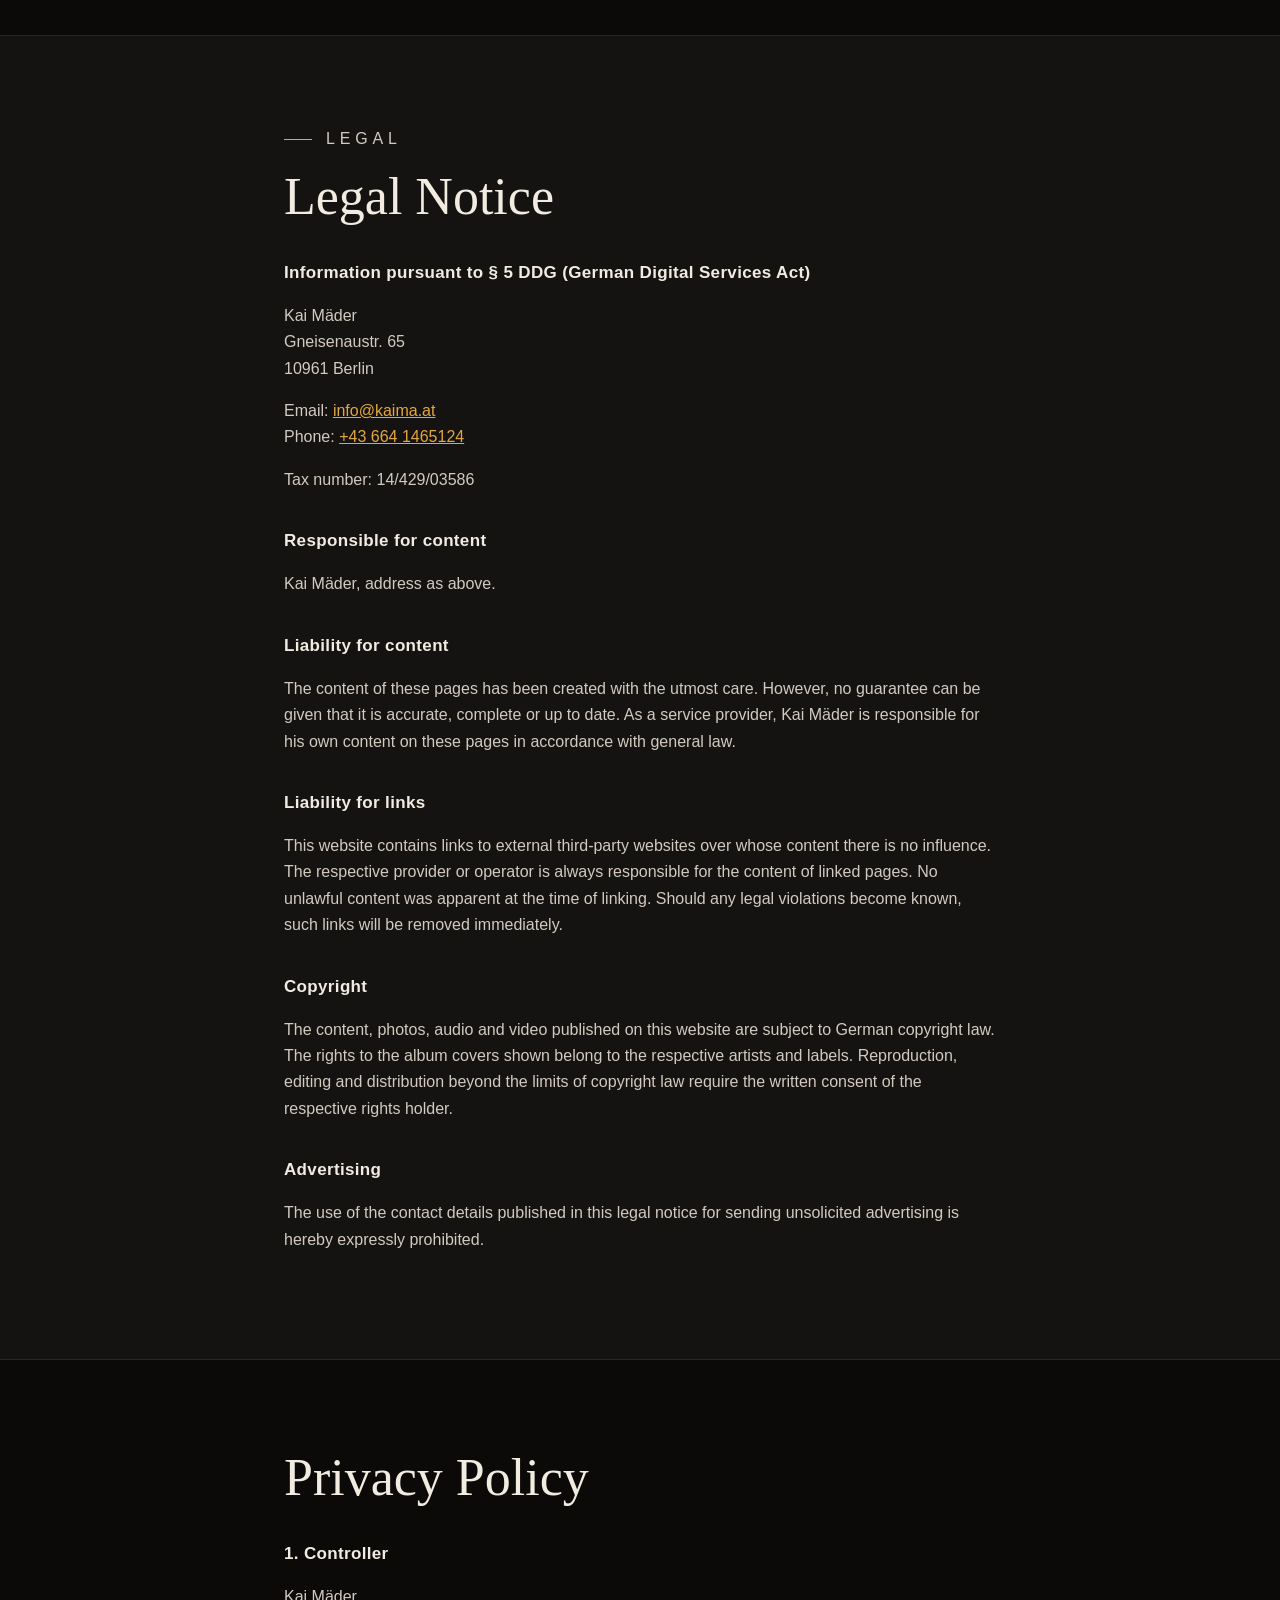
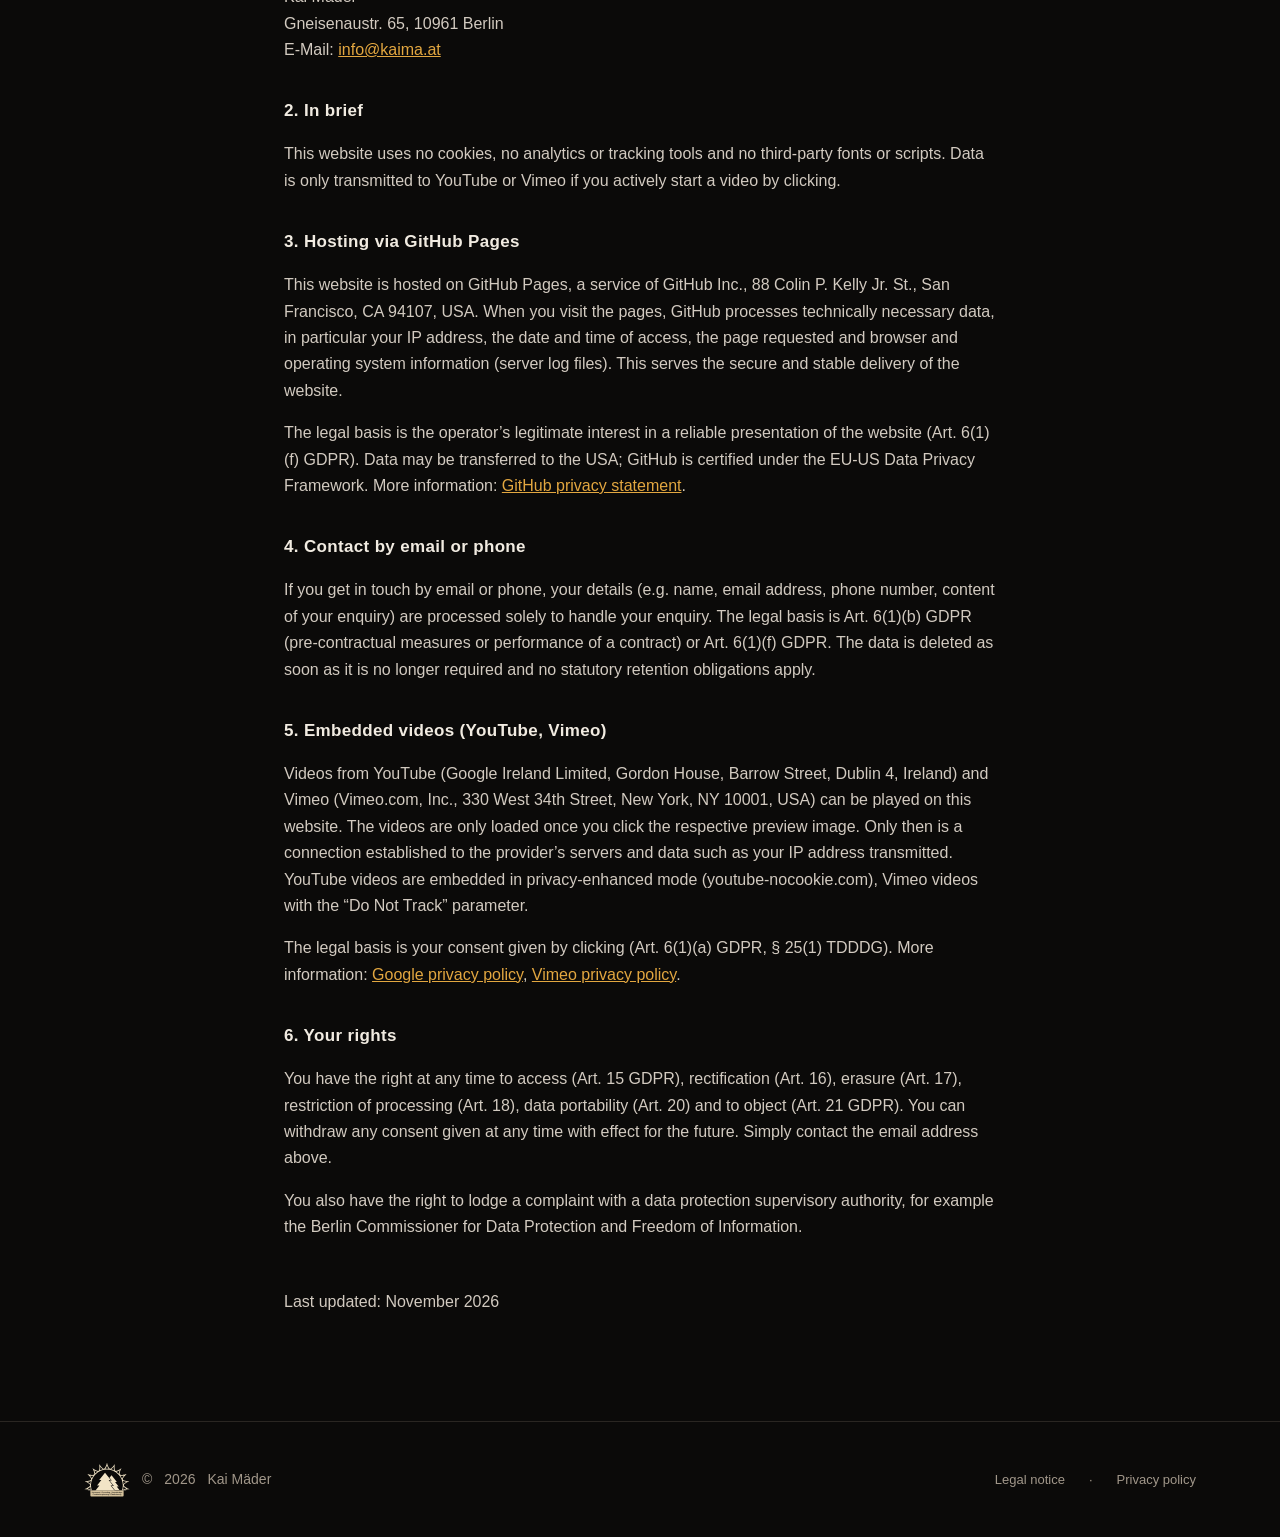
==== commit d8709aae: "Labels: Deutsche Grammophon ergänzt Co-Authored-By: Claude Opus 5.5 <noreply@anthropic.com>" ====
--- a/index.html
+++ b/index.html
@@ -148,7 +148,7 @@
     <div class="fwl-area">
       <div class="fwl-band reveal" role="img" aria-label="Großer Aufnahmeraum im FWL Studio Leipzig"></div>
       <div class="wrap">
-        <div class="more-rec reveal"><h4 data-en="More studio recordings">Weitere Studioaufnahmen</h4><ul><li>Amarcord – <em>Folks &amp; Tales</em></li><li>Amira – <em>Amulette</em></li><li>Aroma</li><li>Beat Freisens Spelunkenorchester</li><li>Bienne City Arkestra feat. Richie Beirach – <em>Richie’s Barnyard</em></li><li>Blues Caravan 2014</li><li>Brahms &amp; Rheinberger – <em>Sonaten für Klarinette und Klavier</em></li><li>Change Request</li><li>Chris Gall Trio – <em>Hello Stranger</em></li><li>Christoph Reuter</li><li>Evgeny Ring Quartet – <em>Ya Tashus’</em></li><li>Frank Möbus</li><li>Friend ’N Fellow – <em>Lady</em></li><li>Ian Parker</li><li>Iiro Rantala – <em>Lost Heroes</em></li><li>Jelena Očić &amp; Federico Lovato – <em>Kreutzer Sonata</em></li><li>Jorinde Jelen – <em>Vermischung</em></li><li>Laurie Antonioli &amp; Richie Beirach – <em>Varuna</em></li><li>Lieske Spindler – <em>Bottom’s Dream</em></li><li>Little Light of L.E. – <em>Hear the Lights</em></li><li>Lora Kostina Trio – <em>Vorahnung</em></li><li>Majida El Roumi</li><li>Matangi Quartet – <em>Candybox</em></li><li>Michael Gees – <em>ImproviSatie</em></li><li>Michael Wollny &amp; Tamar Halperin – <em>Wunderkammer</em></li><li>Michael Wollny, Tamar Halperin &amp; hr-Bigband – <em>Wunderkammer XXL</em></li><li>Michael Wollny’s [em] – <em>Wasted &amp; Wanted</em></li><li>Mister Sushi</li><li>Mister Twist</li><li>Moonsun / Christophe Schweizer – <em>Opus</em></li><li>MSV Brecht – <em>Hippie Tunes</em></li><li>Mud Mahaka – <em>New Tunes for Amplified Instruments</em></li><li>Neun Welten – <em>Destrunken</em></li><li>Paul Tetzlaff (Clueso)</li><li>Rolf von Nordenskjöld</li><li>Scott DuBois – <em>Black Hawk Dance</em></li><li>Silent Sun</li><li>Three Fall – <em>On a Walkabout</em></li><li>Tim Hahn</li><li>Trio CEG – <em>Relativ Attraktiv</em></li><li>Voces Intimae – <em>Schumann: Klaviertrios</em></li><li>Yaron Herman Trio – <em>Follow the White Rabbit</em></li><li>Various – <em>Summertime Blues</em></li></ul><p class="more-rec-labels"><span>Labels</span> ACT · Herzog Records · Intact Records · Ruf Records · Sony · Universal · Warner Music</p></div>
+        <div class="more-rec reveal"><h4 data-en="More studio recordings">Weitere Studioaufnahmen</h4><ul><li>Amarcord – <em>Folks &amp; Tales</em></li><li>Amira – <em>Amulette</em></li><li>Aroma</li><li>Beat Freisens Spelunkenorchester</li><li>Bienne City Arkestra feat. Richie Beirach – <em>Richie’s Barnyard</em></li><li>Blues Caravan 2014</li><li>Brahms &amp; Rheinberger – <em>Sonaten für Klarinette und Klavier</em></li><li>Change Request</li><li>Chris Gall Trio – <em>Hello Stranger</em></li><li>Christoph Reuter</li><li>Evgeny Ring Quartet – <em>Ya Tashus’</em></li><li>Frank Möbus</li><li>Friend ’N Fellow – <em>Lady</em></li><li>Ian Parker</li><li>Iiro Rantala – <em>Lost Heroes</em></li><li>Jelena Očić &amp; Federico Lovato – <em>Kreutzer Sonata</em></li><li>Jorinde Jelen – <em>Vermischung</em></li><li>Laurie Antonioli &amp; Richie Beirach – <em>Varuna</em></li><li>Lieske Spindler – <em>Bottom’s Dream</em></li><li>Little Light of L.E. – <em>Hear the Lights</em></li><li>Lora Kostina Trio – <em>Vorahnung</em></li><li>Majida El Roumi</li><li>Matangi Quartet – <em>Candybox</em></li><li>Michael Gees – <em>ImproviSatie</em></li><li>Michael Wollny &amp; Tamar Halperin – <em>Wunderkammer</em></li><li>Michael Wollny, Tamar Halperin &amp; hr-Bigband – <em>Wunderkammer XXL</em></li><li>Michael Wollny’s [em] – <em>Wasted &amp; Wanted</em></li><li>Mister Sushi</li><li>Mister Twist</li><li>Moonsun / Christophe Schweizer – <em>Opus</em></li><li>MSV Brecht – <em>Hippie Tunes</em></li><li>Mud Mahaka – <em>New Tunes for Amplified Instruments</em></li><li>Neun Welten – <em>Destrunken</em></li><li>Paul Tetzlaff (Clueso)</li><li>Rolf von Nordenskjöld</li><li>Scott DuBois – <em>Black Hawk Dance</em></li><li>Silent Sun</li><li>Three Fall – <em>On a Walkabout</em></li><li>Tim Hahn</li><li>Trio CEG – <em>Relativ Attraktiv</em></li><li>Voces Intimae – <em>Schumann: Klaviertrios</em></li><li>Yaron Herman Trio – <em>Follow the White Rabbit</em></li><li>Various – <em>Summertime Blues</em></li></ul><p class="more-rec-labels"><span>Labels</span> ACT · Deutsche Grammophon · Herzog Records · Intact Records · Ruf Records · Sony · Universal · Warner Music</p></div>
         <div class="fwl-collage reveal"><figure><img src="img/photos/fwl-steinway.jpg" alt="Steinway-Flügel" loading="lazy" width="500" height="333"></figure><figure><img src="img/photos/fwl-regieraum-1.jpg" alt="Regieraum mit Mischpult" loading="lazy" width="500" height="333"></figure><figure><img src="img/photos/fwl-schlagzeug.jpg" alt="Kleiner Aufnahmeraum mit Schlagzeug" loading="lazy" width="500" height="333"></figure><figure><img src="img/photos/fwl-fluegel-raum.jpg" alt="Großer Aufnahmeraum mit Flügel" loading="lazy" width="500" height="333"></figure><figure><img src="img/photos/fwl-regiefenster.jpg" alt="Großer Aufnahmeraum mit Blick in die Regie" loading="lazy" width="500" height="333"></figure></div>
       </div>
     </div>
